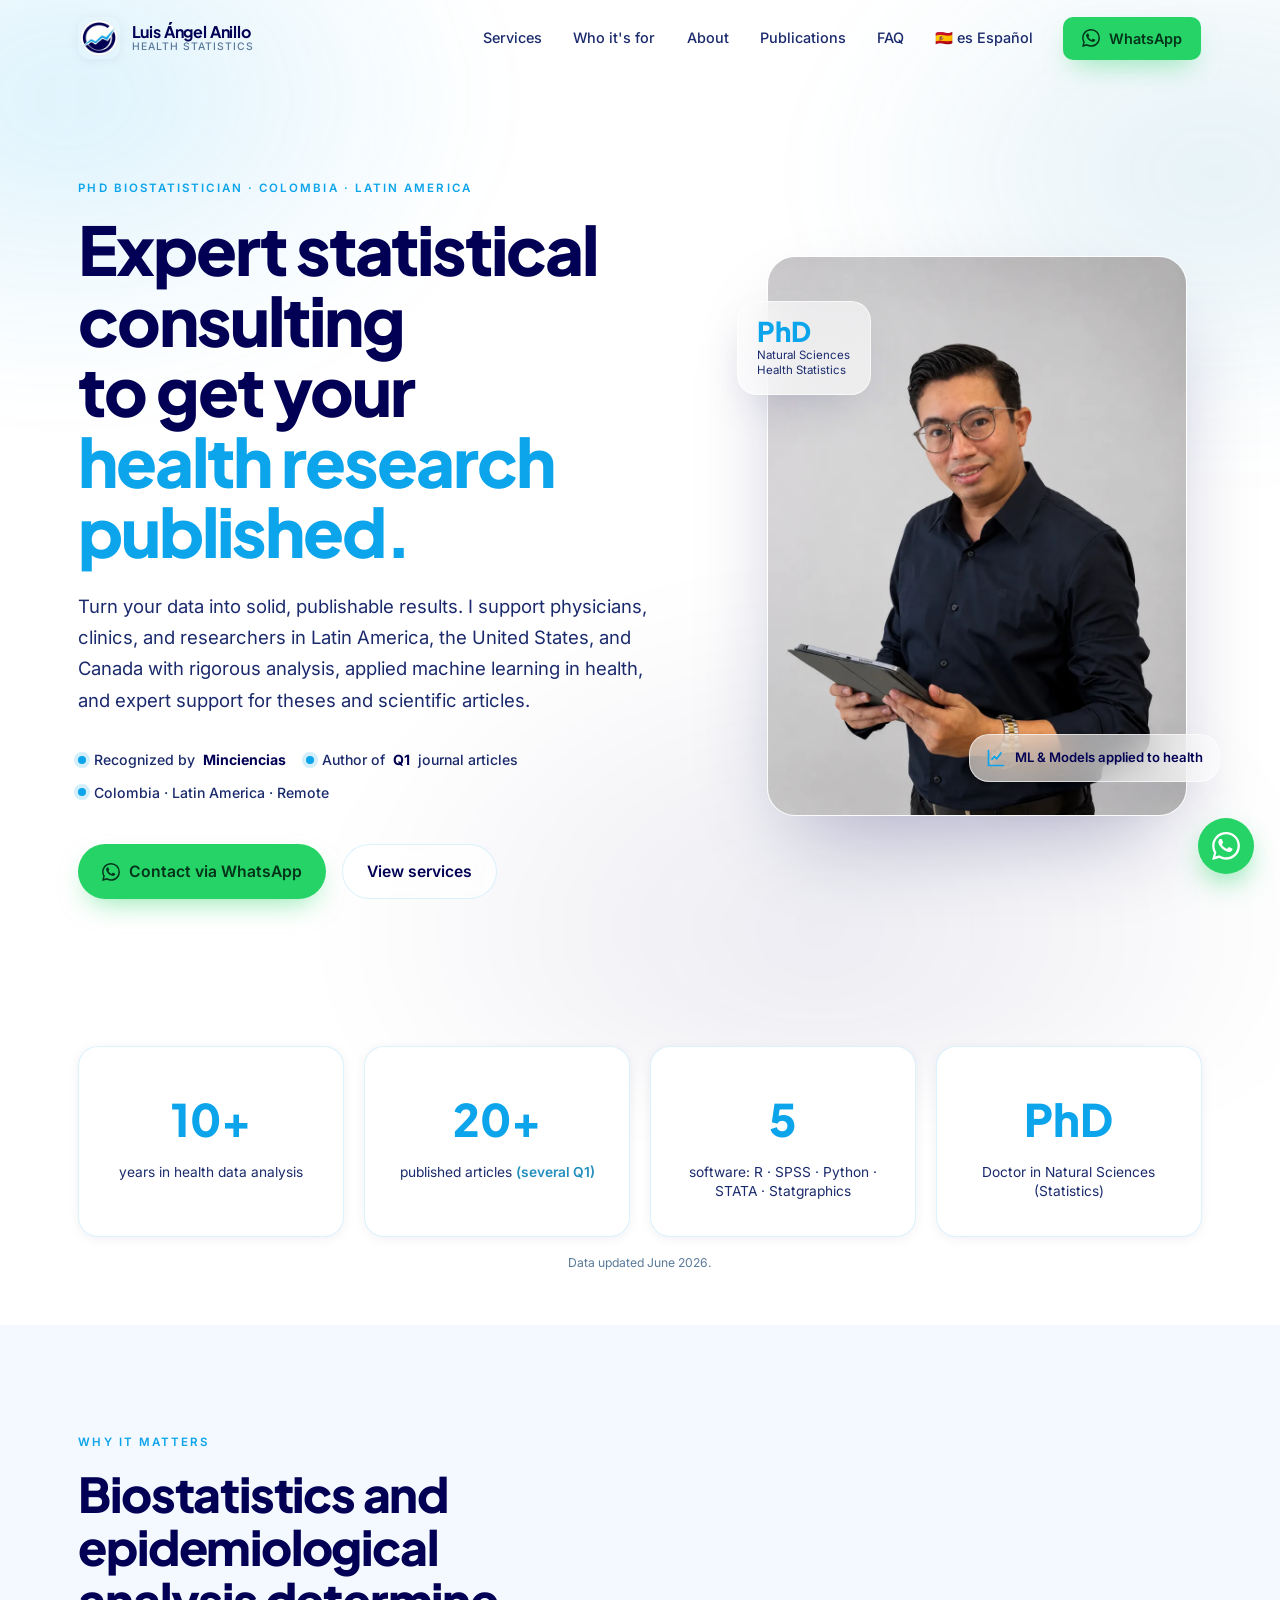
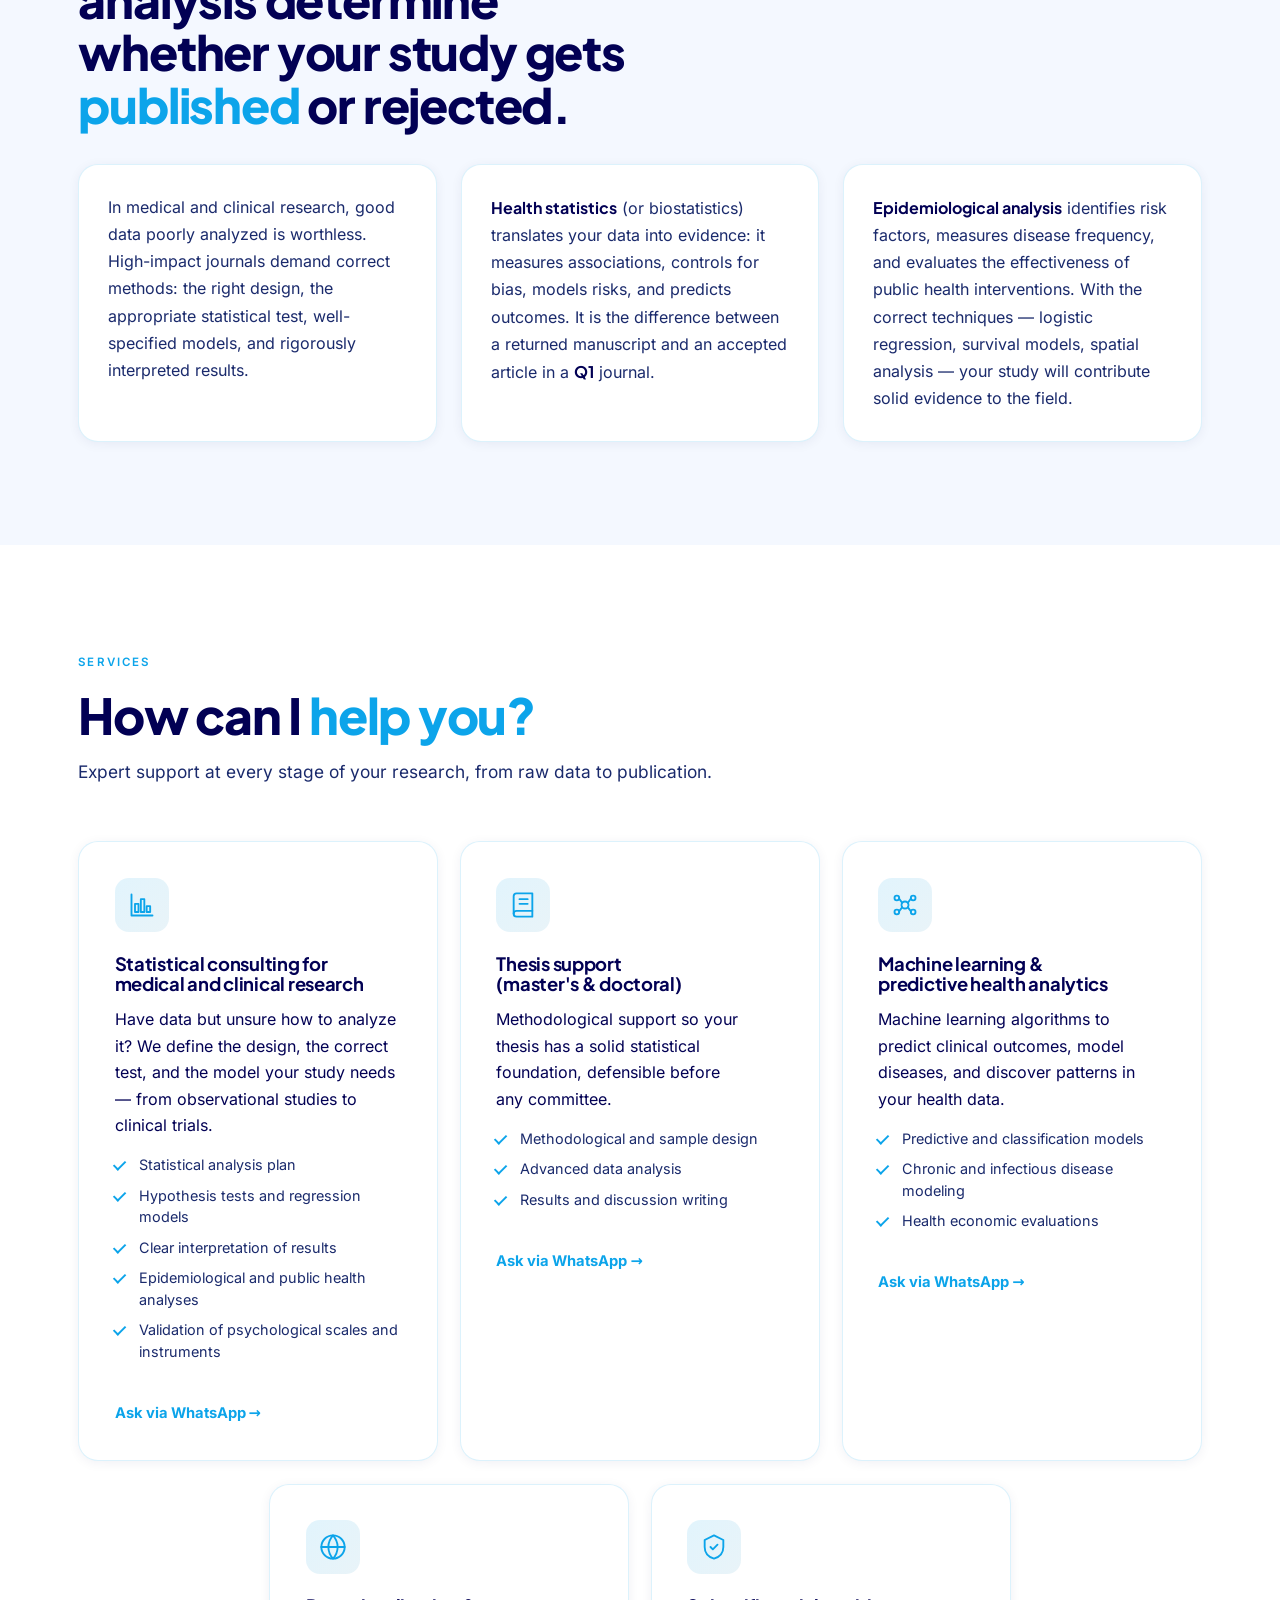
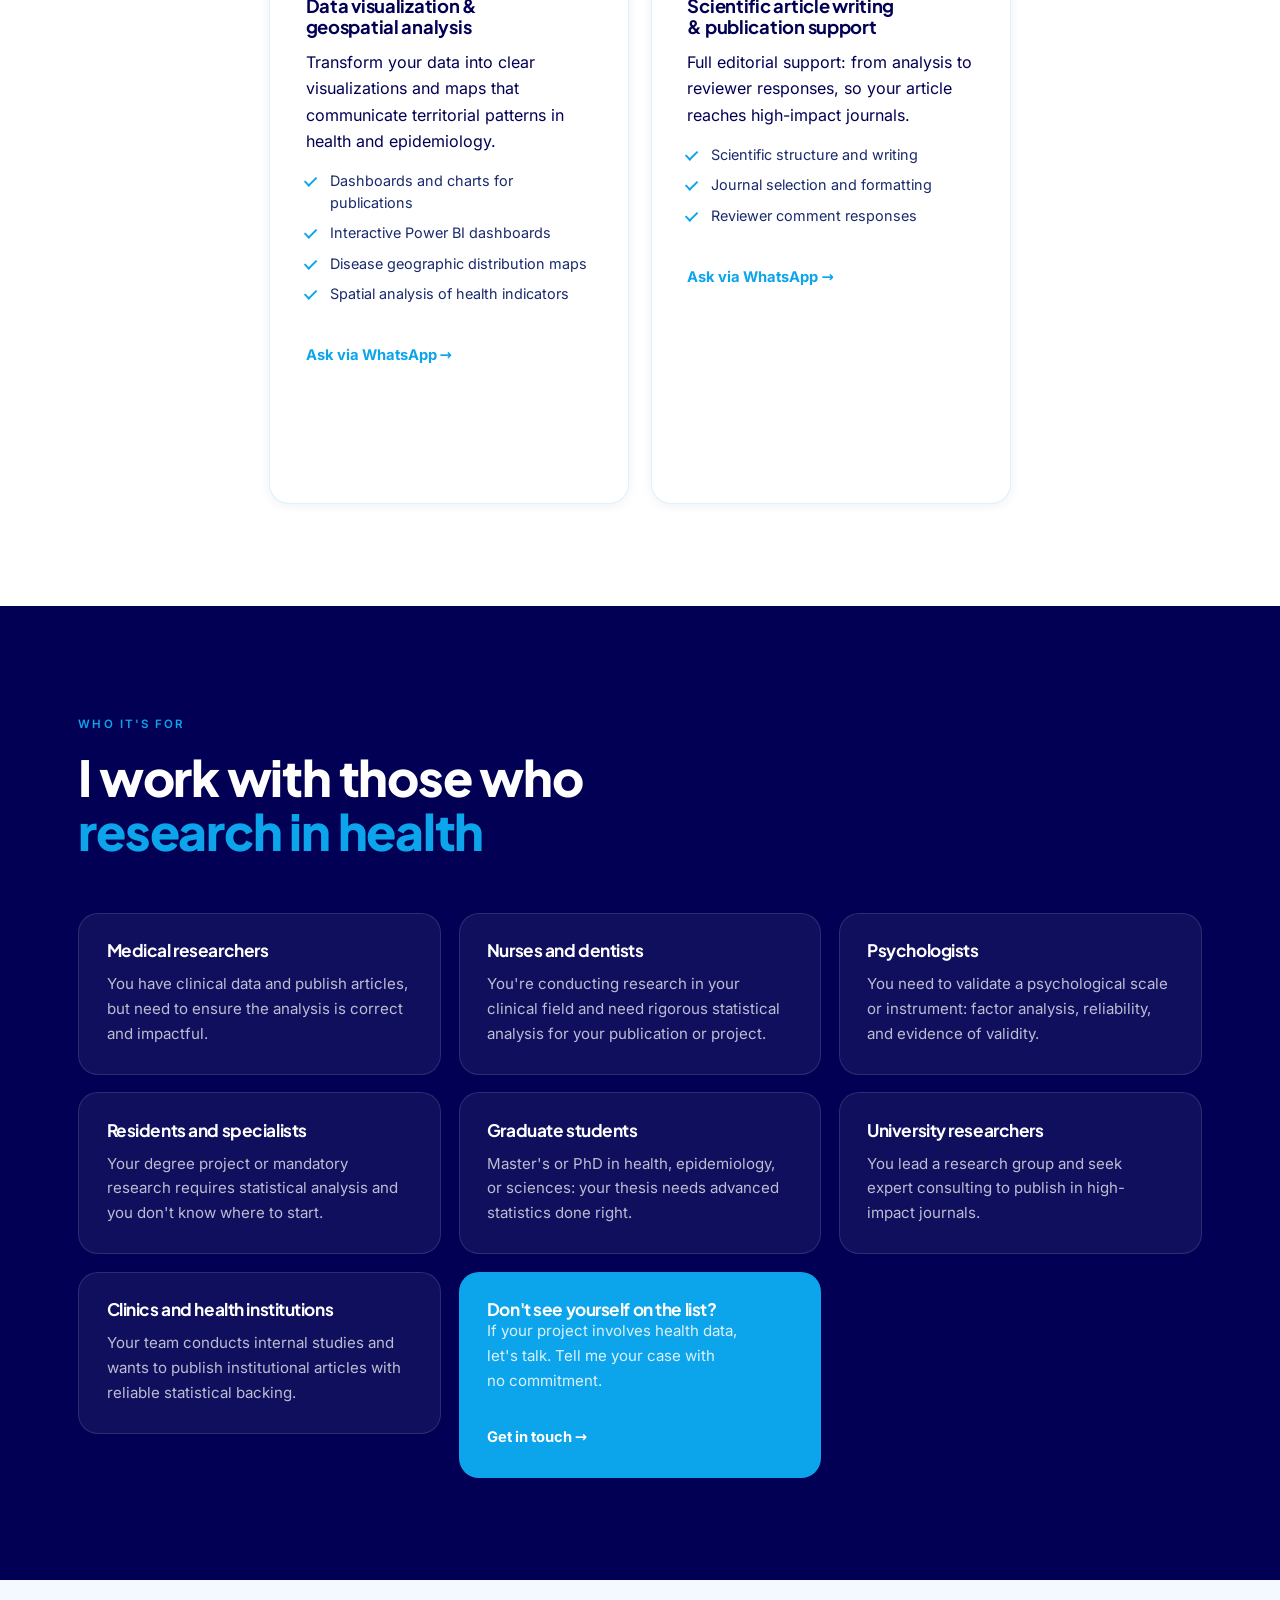
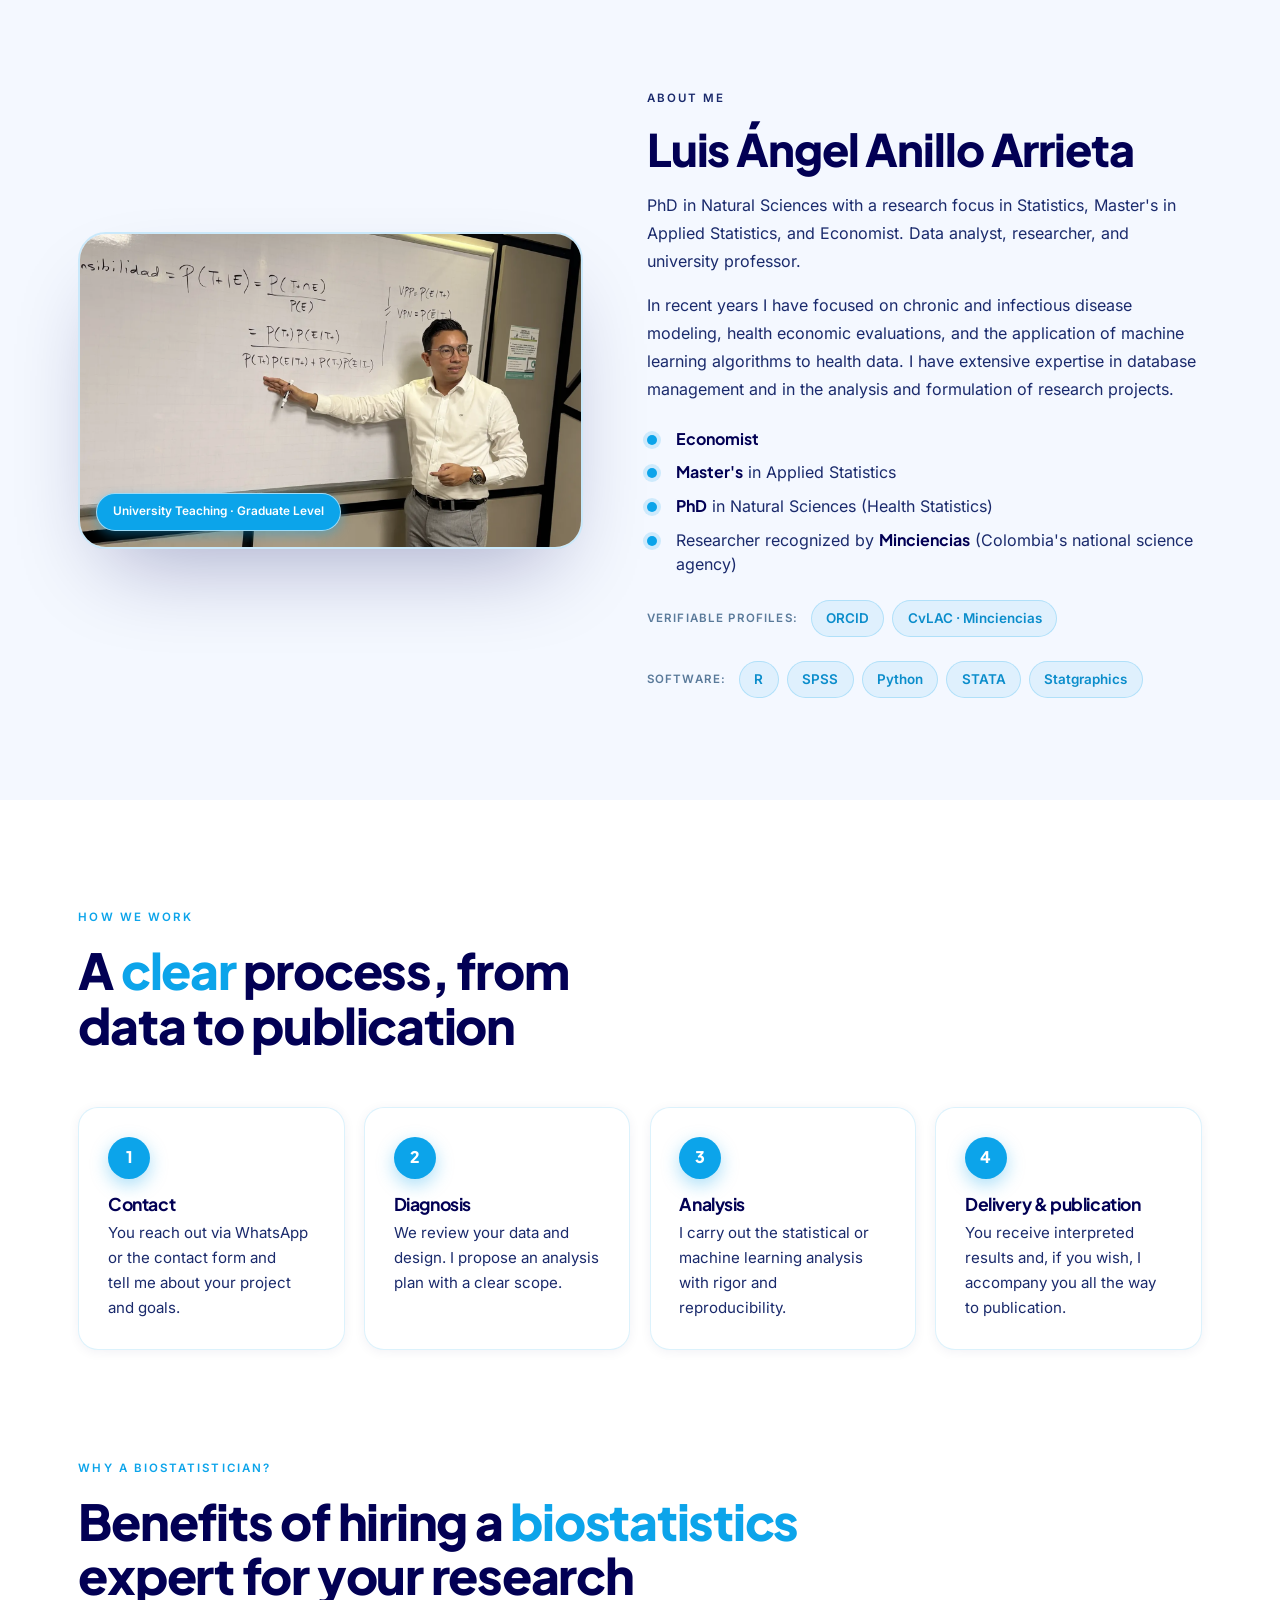
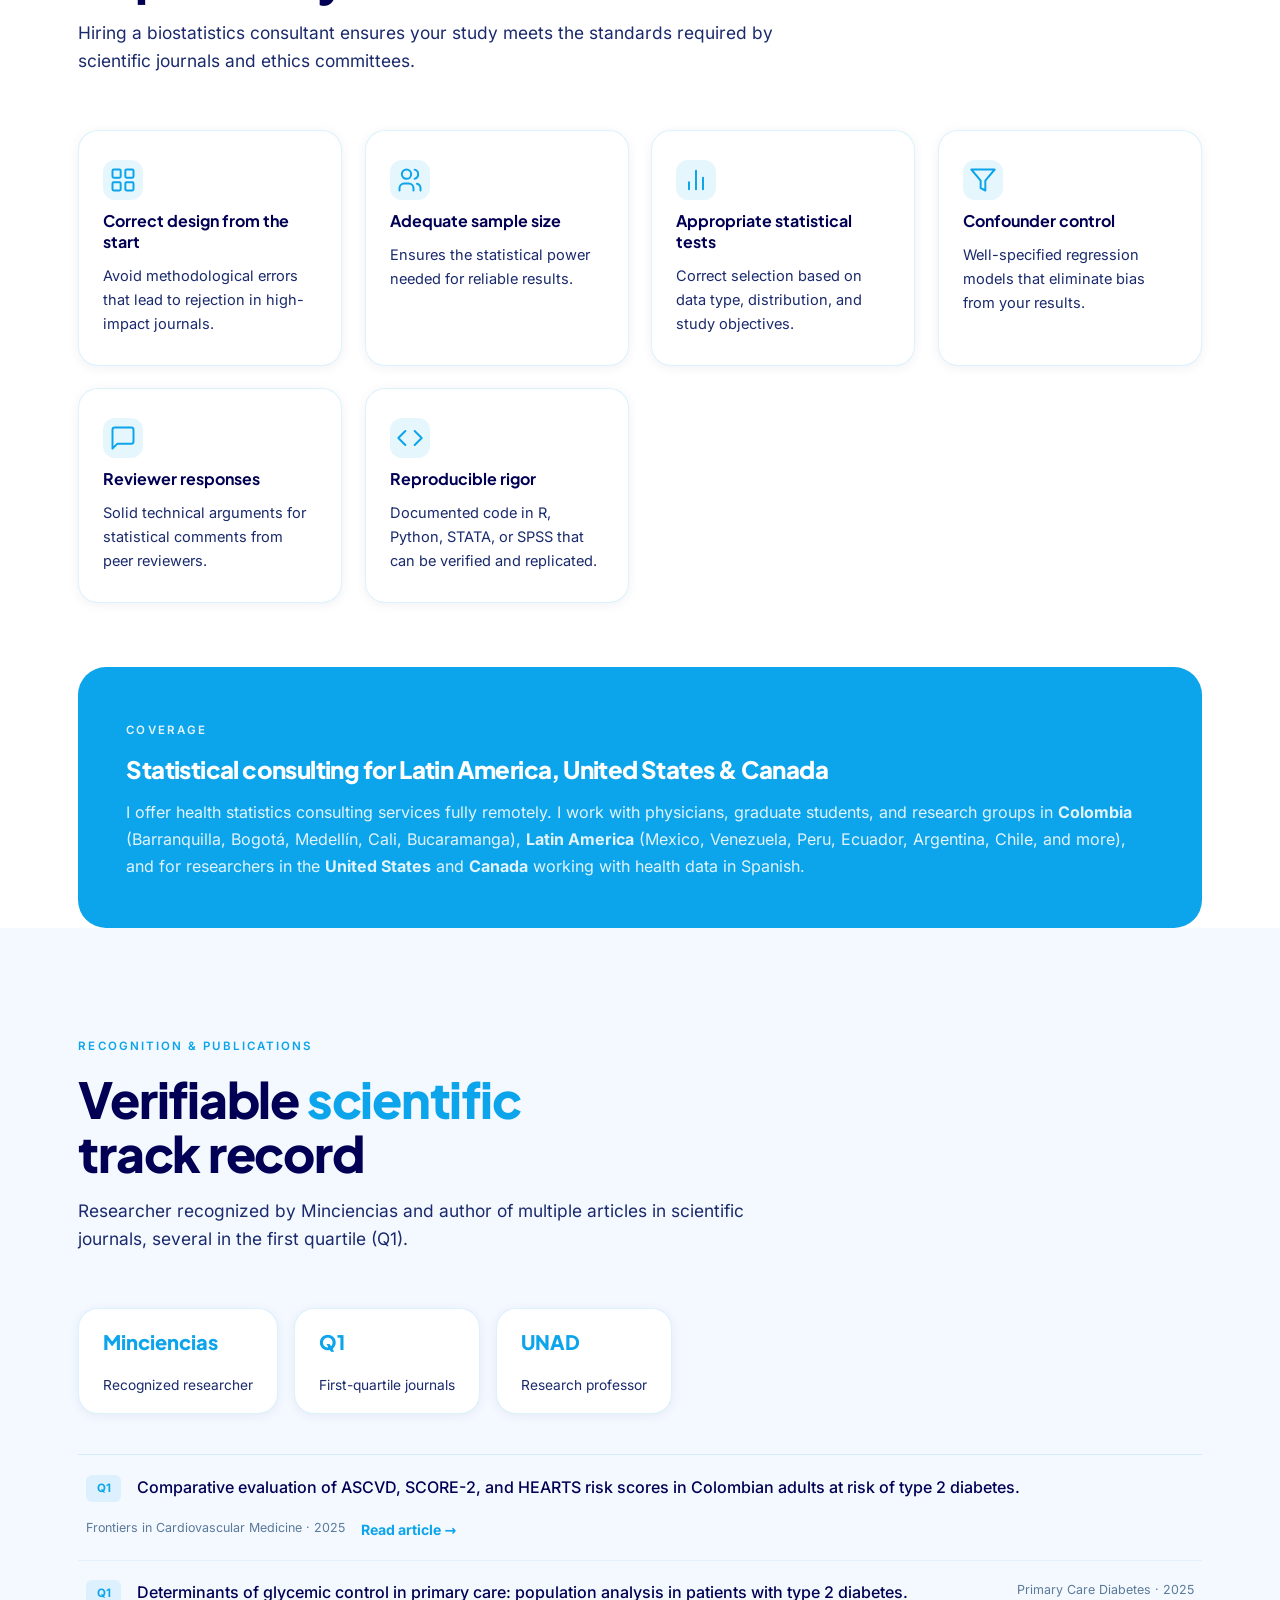
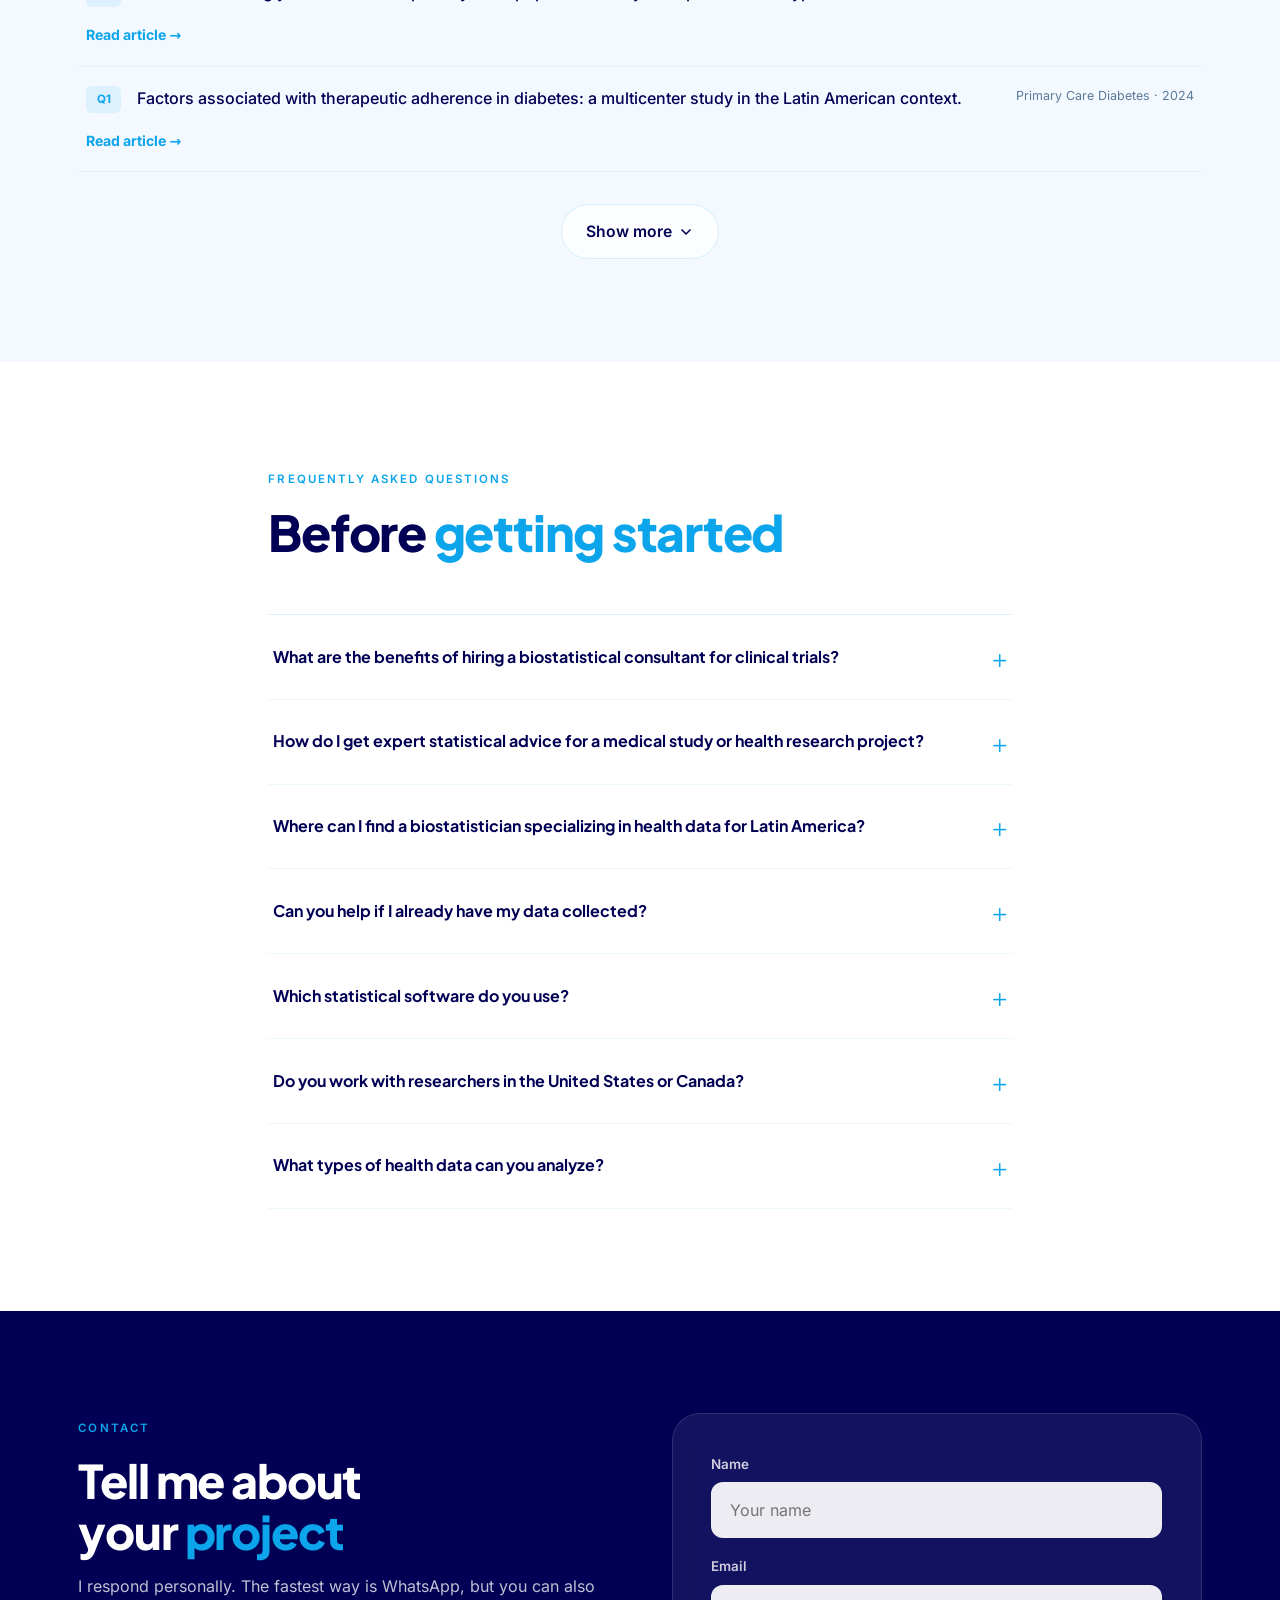
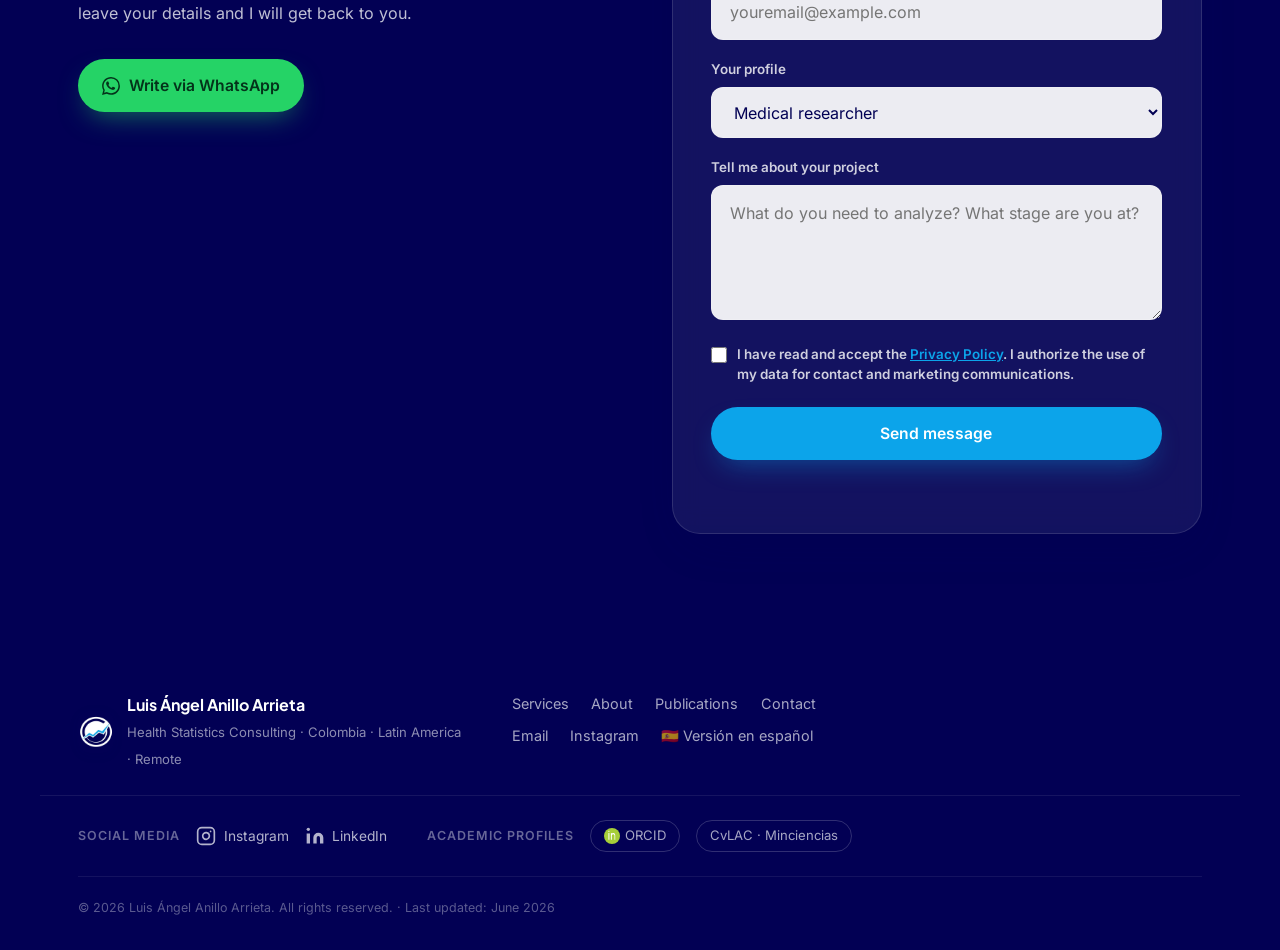
==== en/index.html @ 94d16b38 "perf: self-host fonts and inline critical CSS to cut render-blocking round trips - Self-host Inter +" ====
<!DOCTYPE html>
<html lang="en">
<head>
  <meta charset="utf-8" />
  <meta name="viewport" content="width=device-width, initial-scale=1" />

  <!-- Google tag (gtag.js) — loaded after window 'load' to keep it off the critical path -->
  <script>
    window.dataLayer = window.dataLayer || [];
    function gtag(){dataLayer.push(arguments);}
    gtag('js', new Date());
    gtag('config', 'G-XK62KZH00H');
    window.addEventListener('load', function () {
      var s = document.createElement('script');
      s.async = true;
      s.src = 'https://www.googletagmanager.com/gtag/js?id=G-XK62KZH00H';
      document.head.appendChild(s);
    });
  </script>

  <title>Health Statistics Consulting | Biostatistics · Dr. Luis Ángel Anillo</title>
  <meta name="description" content="Expert biostatistics and health data analysis for researchers in Latin America, USA & Canada. Dr. Luis Ángel Anillo, PhD. Clinical trials, epidemiological studies, machine learning in health, and Q1 journal publication support." />
  <meta name="robots" content="index, follow" />
  <meta name="author" content="Luis Ángel Anillo Arrieta" />
  <link rel="canonical" href="https://www.dranillostats.com/en/" />
  <link rel="alternate" hreflang="es-CO" href="https://www.dranillostats.com/" />
  <link rel="alternate" hreflang="en" href="https://www.dranillostats.com/en/" />
  <link rel="alternate" hreflang="x-default" href="https://www.dranillostats.com/" />

  <!-- Open Graph -->
  <meta property="og:type" content="website" />
  <meta property="og:locale" content="en_US" />
  <meta property="og:url" content="https://www.dranillostats.com/en/" />
  <meta property="og:title" content="Health Statistics Consulting · Biostatistics | Dr. Luis Ángel Anillo" />
  <meta property="og:description" content="Expert biostatistics consulting for medical researchers, clinical trials, and public health projects. Remote services for Latin America, USA & Canada." />
  <meta property="og:image" content="https://www.dranillostats.com/assets/img/foto-hero.jpg" />
  <meta property="og:image:width" content="900" />
  <meta property="og:image:height" content="1200" />
  <meta property="og:image:type" content="image/jpeg" />
  <meta name="twitter:card" content="summary_large_image" />
  <meta name="twitter:title" content="Health Statistics Consulting · Biostatistics | Dr. Luis Ángel Anillo" />
  <meta name="twitter:description" content="Expert biostatistics and health data analysis for researchers in Latin America, USA & Canada." />
  <meta name="twitter:image" content="https://www.dranillostats.com/assets/img/foto-hero.jpg" />

  <meta name="theme-color" content="#0CA4EA" />
  <link rel="icon" href="../assets/img/logo-anillo.png" type="image/png" />

  <!-- Fonts: self-hosted (see styles.css), no external round-trip -->
  <link rel="preload" as="font" type="font/woff2" href="../assets/fonts/inter-var.woff2" crossorigin />
  <link rel="preload" as="font" type="font/woff2" href="../assets/fonts/plus-jakarta-sans-var.woff2" crossorigin />

  <link rel="preload" as="image" href="../assets/img/foto-hero.webp" type="image/webp" fetchpriority="high" />

  <link rel="preload" as="style" href="../styles.css?v=20260820" />
  <style>
@font-face {
  font-family: 'Inter';
  font-style: normal;
  font-weight: 300 800;
  font-display: swap;
  src: url('../assets/fonts/inter-var.woff2') format('woff2');
  unicode-range: U+0000-00FF, U+0131, U+0152-0153, U+02BB-02BC, U+02C6, U+02DA, U+02DC, U+0304, U+0308, U+0329, U+2000-206F, U+20AC, U+2122, U+2191, U+2193, U+2212, U+2215, U+FEFF, U+FFFD;
}
@font-face {
  font-family: 'Plus Jakarta Sans';
  font-style: normal;
  font-weight: 300 800;
  font-display: swap;
  src: url('../assets/fonts/plus-jakarta-sans-var.woff2') format('woff2');
  unicode-range: U+0000-00FF, U+0131, U+0152-0153, U+02BB-02BC, U+02C6, U+02DA, U+02DC, U+0304, U+0308, U+0329, U+2000-206F, U+20AC, U+2122, U+2191, U+2193, U+2212, U+2215, U+FEFF, U+FFFD;
}

:root {
  /* Paleta corporativa */
  --accent:    #0CA4EA;
  --accent-d:  #0B8DCB;
  --accent-2:  #248FBD;
  --bg-dark:   #020054;
  --bg-dark-2: #06007a;

  /* Fondos & superficies */
  --bg:        #F4F8FF;
  --bg-2:      #EAF2FB;
  --paper:     #ffffff;

  /* Tipografía */
  --ink:       #020054;
  --ink-soft:  #1A2A6C;
  --ink-mute:  #5A7A9A;

  /* Colores de apoyo */
  --gold:      #F59E0B;
  --wa:        #25d366;
  --wa-d:      #1ebe57;

  /* Glass / líneas */
  --glass:        rgba(255, 255, 255, 0.60);
  --glass-2:      rgba(255, 255, 255, 0.35);
  --glass-dark:   rgba(2, 0, 84, 0.55);
  --line:         rgba(12, 164, 234, 0.14);
  --line-2:       rgba(12, 164, 234, 0.08);
  --line-dark:    rgba(255, 255, 255, 0.12);

  /* Sombras */
  --shadow-sm: 0 2px 12px rgba(2, 0, 84, 0.06);
  --shadow:    0 18px 50px -18px rgba(2, 0, 84, 0.22);
  --shadow-lg: 0 40px 90px -30px rgba(2, 0, 84, 0.32);
  --shadow-accent: 0 12px 28px -10px rgba(12, 164, 234, 0.45);

  /* Tipografía */
  --sans:   "Plus Jakarta Sans", "Inter", system-ui, -apple-system, sans-serif;
  --body:   "Inter", system-ui, -apple-system, "Segoe UI", Roboto, sans-serif;
  /* --serif y --mono conservados por compatibilidad con JS */
  --serif:  "Plus Jakarta Sans", system-ui, sans-serif;
  --mono:   "Inter", ui-monospace, monospace;

  /* Layout */
  --container: 1200px;
  --gutter:    clamp(1.1rem, 4vw, 2.4rem);
  --radius:    20px;
  --radius-lg: 28px;
  --section-py: clamp(4rem, 8vw, 7rem);

  /* Easing */
  --ease-out:    cubic-bezier(0.16, 1, 0.3, 1);
  --ease-soft:   cubic-bezier(0.25, 0.46, 0.45, 0.94);
  --ease-bounce: cubic-bezier(0.34, 1.56, 0.64, 1);
}

*, *::before, *::after { box-sizing: border-box; margin: 0; }
[hidden] { display: none !important; }
html { -webkit-text-size-adjust: 100%; tab-size: 2; scroll-behavior: smooth; }
body {
  font-family: var(--body);
  font-size: 16px;
  line-height: 1.65;
  color: var(--ink);
  background: var(--paper);
  -webkit-font-smoothing: antialiased;
  text-rendering: optimizeLegibility;
  overflow-x: clip;
  overscroll-behavior-y: none;
}
img, svg, video { display: block; max-width: 100%; }
img { height: auto; }
button { font: inherit; color: inherit; cursor: pointer; border: 0; background: none; }
a { color: inherit; text-decoration: none; }
p  { text-wrap: pretty; }
h1, h2, h3, h4 { font-family: var(--sans); text-wrap: balance; line-height: 1.1; letter-spacing: -0.025em; font-weight: 700; }
ul { list-style: none; padding: 0; }
::selection { background: var(--accent); color: #fff; }

:focus-visible {
  outline: 2px solid var(--accent);
  outline-offset: 3px;
  border-radius: 6px;
}

.container {
  width: 100%;
  max-width: var(--container);
  margin-inline: auto;
  padding-inline: var(--gutter);
}
.skip-link {
  position: fixed; top: -100px; left: 1rem;
  padding: .6rem 1rem; background: var(--ink); color: #fff;
  z-index: 9999; border-radius: 8px; font-weight: 600;
  transition: top .2s var(--ease-out);
}
.skip-link:focus { top: 1rem; }

.kicker {
  font-family: var(--body);
  font-size: .72rem;
  font-weight: 600;
  letter-spacing: .18em;
  text-transform: uppercase;
  color: var(--accent);
  margin-bottom: 1rem;
  display: inline-block;
}

em { font-style: normal; }

h2 em, h1 em { color: var(--accent); font-style: normal; font-weight: 800; }

section { position: relative; }

.bg-mesh {
  position: fixed; inset: -20%;
  z-index: -2;
  background:
    radial-gradient(40% 40% at 18% 22%, rgba(12,164,234,0.14) 0%, transparent 60%),
    radial-gradient(38% 38% at 82% 28%, rgba(36,143,189,0.12) 0%, transparent 60%),
    radial-gradient(46% 46% at 60% 88%, rgba(2,0,84,0.08) 0%, transparent 60%);
  filter: blur(40px);
  animation: meshDrift 28s ease-in-out infinite;
  pointer-events: none;
}
@keyframes meshDrift {
  0%, 100% { transform: scale(1) translate3d(0,0,0) rotate(0deg); }
  50%      { transform: scale(1.18) translate3d(2%, -2%, 0) rotate(8deg); }
}

.btn {
  display: inline-flex; align-items: center; gap: .55rem;
  padding: .85rem 1.5rem;
  border-radius: 999px;
  font-weight: 600;
  font-size: .98rem;
  transition: transform .35s var(--ease-out), box-shadow .35s var(--ease-out), background-color .25s var(--ease-out), color .25s var(--ease-out);
  will-change: transform;
}
.btn-primary {
  background: var(--accent);
  color: #fff;
  box-shadow: var(--shadow-accent);
}
.btn-primary:hover { background: var(--bg-dark); transform: translateY(-2px); box-shadow: 0 18px 36px -10px rgba(12,164,234,.7); }
.btn-ghost {
  background: rgba(255,255,255,0.7);
  color: var(--ink);
  border: 1.5px solid var(--line);
  -webkit-backdrop-filter: blur(8px); backdrop-filter: blur(8px);
}
.btn-ghost:hover { transform: translateY(-2px); border-color: var(--accent); color: var(--accent); background: rgba(12,164,234,0.06); }
.btn-wa { background: var(--wa); color: #04331a; box-shadow: 0 12px 28px -10px rgba(37,211,102,.55); }
.btn-wa:hover { background: var(--wa-d); transform: translateY(-2px); }
.ico-wa { flex: none; }

.nav {
  position: sticky; top: 0; z-index: 100;
  transition: background-color .3s var(--ease-out), box-shadow .3s var(--ease-out), border-color .3s var(--ease-out);
  border-bottom: 1px solid transparent;
}
.nav.scrolled {
  background: rgba(255,255,255,0.88);
  -webkit-backdrop-filter: blur(20px) saturate(160%); backdrop-filter: blur(20px) saturate(160%);
  border-bottom-color: var(--line);
  box-shadow: 0 4px 24px rgba(2,0,84,0.08);
}
.nav-inner {
  display: flex; align-items: center; gap: 1rem;
  min-height: 76px;
}
.brand { display: inline-flex; align-items: center; gap: .7rem; margin-right: auto; }
.brand-mark {
  width: 42px; height: 42px; border-radius: 12px;
  box-shadow: var(--shadow-sm);
  display: block;
  object-fit: contain;
}
.brand-text { display: flex; flex-direction: column; line-height: 1.15; }
.brand-text strong { font-family: var(--sans); font-size: 1rem; font-weight: 700; letter-spacing: -.01em; color: var(--ink); }
.brand-text em { font-family: var(--body); font-style: normal; font-size: .65rem; font-weight: 500; letter-spacing: .1em; text-transform: uppercase; color: var(--ink-mute); }

.nav-links { display: none; gap: .15rem; }
.nav-links a {
  position: relative; padding: .5rem .9rem; border-radius: 8px;
  color: var(--ink-soft); font-size: .9rem; font-weight: 500;
  transition: color .2s var(--ease-out), background .2s var(--ease-out);
}
.nav-links a:hover { color: var(--accent); background: rgba(12,164,234,0.07); }
.nav-cta { display: none; padding: .6rem 1.2rem; font-size: .9rem; border-radius: 10px; font-weight: 600; }

.nav-toggle {
  display: inline-flex; flex-direction: column; gap: 5px; padding: 10px; margin-left: auto;
}
.nav-toggle span { width: 22px; height: 2px; background: var(--ink); border-radius: 2px; transition: transform .3s var(--ease-out), opacity .2s; }
.nav-toggle[aria-expanded="true"] span:nth-child(1) { transform: translateY(7px) rotate(45deg); }
.nav-toggle[aria-expanded="true"] span:nth-child(2) { opacity: 0; }
.nav-toggle[aria-expanded="true"] span:nth-child(3) { transform: translateY(-7px) rotate(-45deg); }

/* mobile menu panel */
.nav-mobile {
  position: fixed; inset: 76px 0 auto 0; z-index: 99;
  background: rgba(255,255,255,0.97);
  -webkit-backdrop-filter: blur(20px); backdrop-filter: blur(20px);
  border-bottom: 1px solid var(--line);
  display: grid; gap: .1rem; padding: 1rem var(--gutter) 1.8rem;
  transform: translateY(-12px); opacity: 0; pointer-events: none;
  transition: transform .3s var(--ease-out), opacity .3s var(--ease-out);
  box-shadow: 0 8px 32px rgba(2,0,84,0.10);
}
.nav-mobile.open { transform: translateY(0); opacity: 1; pointer-events: auto; }
.nav-mobile a { padding: .85rem .5rem; font-size: 1rem; font-weight: 600; color: var(--ink); border-bottom: 1px solid var(--line-2); transition: color .2s; }
.nav-mobile a:hover { color: var(--accent); }
.nav-mobile .btn { margin-top: 1rem; justify-content: center; border-radius: 10px; }

.glass {
  background: rgba(255,255,255,0.72);
  border: 1px solid rgba(255,255,255,0.6);
  border-radius: var(--radius);
  box-shadow: var(--shadow);
}
@supports ((backdrop-filter: blur(20px)) or (-webkit-backdrop-filter: blur(20px))) {
  .glass {
    background: var(--glass);
    -webkit-backdrop-filter: blur(22px) saturate(170%);
    backdrop-filter: blur(22px) saturate(170%);
  }
}

.hero {
  padding: clamp(3rem, 8vw, 6rem) 0 clamp(3.5rem, 8vw, 6rem);
  min-height: 92svh;
  display: flex; align-items: center;
}
.hero-grid { display: grid; gap: clamp(2.5rem, 5vw, 4rem); align-items: center; }
.hero-title {
  font-family: var(--sans);
  font-size: clamp(2.4rem, 6.5vw, 4.2rem);
  font-weight: 800;
  letter-spacing: -.03em;
  line-height: 1.05;
}
.hero-sub { margin-top: 1.5rem; color: var(--ink-soft); font-size: clamp(1rem, 2vw, 1.15rem); max-width: 52ch; line-height: 1.7; font-family: var(--body); }
.hero-badges { display: flex; flex-wrap: wrap; gap: .6rem 1.2rem; margin-top: 2rem; }
.hero-badges li {
  display: inline-flex; align-items: center; gap: .5rem;
  font-size: .88rem; color: var(--ink-soft); font-family: var(--body); font-weight: 500;
}
.hero-badges .dot {
  width: 8px; height: 8px; border-radius: 50%;
  background: var(--accent); box-shadow: 0 0 0 4px rgba(12,164,234,0.18);
}
.hero-badges strong { color: var(--ink); }
.hero-cta { display: flex; flex-wrap: wrap; gap: 1rem; margin-top: 2.5rem; }

.hero-media { position: relative; justify-self: center; width: min(420px, 100%); }
.hero-photo-wrap {
  position: relative; border-radius: var(--radius-lg); overflow: hidden;
  box-shadow: var(--shadow-lg); border: 1px solid rgba(255,255,255,.7);
}
.hero-photo { width: 100%; aspect-ratio: 3/4; object-fit: cover; object-position: center 20%; }
.hero-photo-glow {
  position: absolute; inset: auto -20% -30% -20%; height: 60%;
  background: radial-gradient(60% 80% at 50% 100%, rgba(12,164,234,.45), transparent 70%);
  filter: blur(30px); z-index: -1;
}
.hero-float-card {
  position: absolute; top: 6%; left: 3%;
  display: grid; gap: .15rem; padding: 1rem 1.2rem;
  text-align: left;
}
.hfc-num { font-family: var(--sans); font-size: 1.7rem; font-weight: 800; color: var(--accent); line-height: 1; }
.hfc-label { font-size: .72rem; color: var(--ink-soft); line-height: 1.3; font-family: var(--body); }
.hero-float-chip {
  position: absolute; bottom: 5%; right: 3%; max-width: 70%;
  display: inline-flex; align-items: center; gap: .55rem;
  padding: .75rem 1rem; font-size: .82rem; font-weight: 600; color: var(--ink); font-family: var(--body);
}
.hero-float-chip svg { color: var(--accent); flex: none; }

/* float bob animation */
.hero-float-card, .hero-float-chip { animation: bob 6s ease-in-out infinite; }
.hero-float-chip { animation-delay: -3s; }
@keyframes bob { 0%,100% { transform: translateY(0); } 50% { transform: translateY(-10px); } }

@media (min-width: 960px) {
  .nav-links { display: flex; }
  .nav-cta { display: inline-flex; }
  .nav-toggle { display: none; }
  .hero-grid { grid-template-columns: 1.15fr .85fr; }
  .hero-copy { max-width: 36rem; }
  .hero-float-card { left: -7%; top: 8%; }
  .hero-float-chip { right: -8%; bottom: 6%; }
}

@media (prefers-reduced-motion: reduce) {
  .bg-mesh { animation: none; }
  .hero-float-card, .hero-float-chip { animation: none; }
}
  </style>
  <link rel="stylesheet" href="../styles.css?v=20260820" media="print" onload="this.media='all'" />
  <noscript><link rel="stylesheet" href="../styles.css?v=20260820" /></noscript>

  <!-- Structured data -->
  <script type="application/ld+json">
  {
    "@context": "https://schema.org",
    "@graph": [
      {
        "@type": "ProfessionalService",
        "@id": "https://www.dranillostats.com/#service",
        "name": "Dr. Luis Ángel Anillo Arrieta — Health Statistics Consulting",
        "description": "Expert biostatistics and health data analysis for medical research, clinical trials, epidemiological studies, and public health projects. Remote services for Latin America, USA & Canada.",
        "url": "https://www.dranillostats.com/en/",
        "telephone": "+573004360580",
        "email": "anilloluis1@gmail.com",
        "image": "https://www.dranillostats.com/assets/img/foto-hero.jpg",
        "serviceType": "Biostatistics and Statistical Health Consulting",
        "areaServed": [
          { "@type": "Country", "name": "Colombia" },
          { "@type": "Country", "name": "United States" },
          { "@type": "Country", "name": "Canada" },
          { "@type": "Place", "name": "Latin America" }
        ],
        "sameAs": [
          "https://www.instagram.com/dranillo_stats/",
          "https://www.linkedin.com/in/luis-angel-anillo-arrieta-11b5172a1/"
        ],
        "provider": { "@id": "https://www.dranillostats.com/#person" }
      },
      {
        "@type": "Person",
        "@id": "https://www.dranillostats.com/#person",
        "name": "Luis Ángel Anillo Arrieta",
        "url": "https://www.dranillostats.com/",
        "jobTitle": "PhD in Natural Sciences (Health Statistics) · Research Professor",
        "image": "https://www.dranillostats.com/assets/img/foto-hero.jpg",
        "email": "anilloluis1@gmail.com",
        "telephone": "+573004360580",
        "identifier": {
          "@type": "PropertyValue",
          "propertyID": "ORCID",
          "value": "https://orcid.org/0000-0002-3136-7636"
        },
        "sameAs": [
          "https://www.instagram.com/dranillo_stats/",
          "https://orcid.org/0000-0002-3136-7636",
          "https://scienti.minciencias.gov.co/cvlac/visualizador/generarCurriculoCv.do?cod_rh=0001648158",
          "https://www.linkedin.com/in/luis-angel-anillo-arrieta-11b5172a1/"
        ],
        "knowsAbout": ["Biostatistics", "Health Statistics", "Epidemiological Analysis", "Machine Learning in Health", "Health Economic Evaluation", "Chronic Disease Modeling", "Data Analysis", "Data Visualization", "Geospatial Analysis", "R", "Python", "SPSS", "STATA", "Statgraphics"],
        "knowsLanguage": [
          { "@type": "Language", "name": "Spanish" },
          { "@type": "Language", "name": "English" }
        ],
        "honorificPrefix": "Dr.",
        "description": "Colombian biostatistician with a PhD in Natural Sciences (Health Statistics), Minciencias-recognized researcher, and Research Professor at UNAD. Over 10 years of experience in health data analysis and 20+ publications in Q1 journals including Frontiers in Cardiovascular Medicine, Primary Care Diabetes, and PLOS ONE.",
        "nationality": { "@type": "Country", "name": "Colombia" },
        "memberOf": [
          { "@type": "Organization", "name": "Minciencias", "sameAs": "https://minciencias.gov.co/" },
          { "@type": "CollegeOrUniversity", "name": "UNAD", "sameAs": "https://www.unad.edu.co/" }
        ],
        "hasCredential": [
          { "@type": "EducationalOccupationalCredential", "credentialCategory": "degree", "name": "PhD in Natural Sciences (Health Statistics)" },
          { "@type": "EducationalOccupationalCredential", "credentialCategory": "degree", "name": "Master's in Applied Statistics" },
          { "@type": "EducationalOccupationalCredential", "credentialCategory": "degree", "name": "Economist" }
        ]
      },
      {
        "@type": "WebPage",
        "@id": "https://www.dranillostats.com/en/",
        "url": "https://www.dranillostats.com/en/",
        "name": "Health Statistics Consulting | Dr. Luis Ángel Anillo",
        "inLanguage": "en",
        "isPartOf": { "@type": "WebSite", "url": "https://www.dranillostats.com/" }
      },
      {
        "@type": "FAQPage",
        "@id": "https://www.dranillostats.com/en/#faq",
        "mainEntity": [
          {
            "@type": "Question",
            "name": "What are the benefits of hiring a biostatistical consultant for clinical trials?",
            "acceptedAnswer": { "@type": "Answer", "text": "A biostatistical consultant ensures your clinical trial is correctly designed from the start — preventing methodological errors that lead to journal rejection. Key benefits include: appropriate sample size calculation for statistical power, correct hypothesis tests for your data type, well-specified regression models that control confounders, reproducible analysis in R/Python/STATA, and expert responses to statistical reviewers' comments." }
          },
          {
            "@type": "Question",
            "name": "How do I get expert statistical advice for a medical study or health research project?",
            "acceptedAnswer": { "@type": "Answer", "text": "Contact Dr. Luis Ángel Anillo Arrieta via WhatsApp or email to describe your project. After an initial free diagnostic review, you will receive a clear analysis plan and scope. Services cover study design, statistical analysis, data visualization, epidemiological modeling, and scientific publication support from data to Q1 journal submission." }
          },
          {
            "@type": "Question",
            "name": "Where can I find a biostatistician specializing in health data for Latin America?",
            "acceptedAnswer": { "@type": "Answer", "text": "Dr. Luis Ángel Anillo Arrieta (ORCID: 0000-0002-3136-7636, Minciencias-recognized researcher) offers remote biostatistics consulting to researchers across Colombia, Mexico, Peru, Venezuela, Argentina, Chile, and to Spanish-speaking health researchers in the United States and Canada. Proficient in R, Python, SPSS, STATA, and Statgraphics." }
          },
          {
            "@type": "Question",
            "name": "Can you help if I already have my data collected?",
            "acceptedAnswer": { "@type": "Answer", "text": "Yes. I work both from study design and with already-collected datasets. I review data quality and propose the appropriate analysis plan." }
          },
          {
            "@type": "Question",
            "name": "Which statistical software do you use?",
            "acceptedAnswer": { "@type": "Answer", "text": "Depending on your needs: R, SPSS, Python, STATA, or Statgraphics. I deliver reproducible results and, if you wish, documented code." }
          },
          {
            "@type": "Question",
            "name": "Do you work with researchers outside Latin America?",
            "acceptedAnswer": { "@type": "Answer", "text": "Yes. I work fully remotely with researchers across Latin America — Mexico, Venezuela, Peru, Ecuador, Argentina, Chile, and more — as well as with Spanish-speaking researchers in the United States and Canada. Communication is via WhatsApp or video call and all deliverables are digital." }
          }
        ]
      }
    ]
  }
  </script>
</head>
<body>
  <a class="skip-link" href="#main">Skip to content</a>
  <div class="bg-mesh" aria-hidden="true"></div>

  <!-- NAV -->
  <header class="nav" id="top">
    <div class="container nav-inner">
      <a class="brand" href="#top" aria-label="Home">
        <picture>
          <source srcset="../assets/img/logo-anillo.webp" type="image/webp" />
          <img class="brand-mark" src="../assets/img/logo-anillo.png" alt="Luis Ángel Anillo" width="42" height="42" />
        </picture>
        <span class="brand-text">
          <strong>Luis Ángel Anillo</strong>
          <em>Health Statistics</em>
        </span>
      </a>

      <nav class="nav-links" aria-label="Main navigation">
        <a href="#services">Services</a>
        <a href="#audience">Who it's for</a>
        <a href="#about">About</a>
        <a href="#publications">Publications</a>
        <a href="#faq">FAQ</a>
        <a href="../">🇪🇸 es Español</a>
      </nav>

      <a class="btn btn-wa nav-cta" data-wa href="https://wa.me/573004360580?text=Hello%20Luis%20%C3%81ngel%2C%20I%20saw%20your%20website%20and%20I%20need%20statistical%20consulting." target="_blank" rel="noopener noreferrer">
        <svg class="ico-wa" viewBox="0 0 24 24" aria-hidden="true" width="18" height="18"><path fill="currentColor" d="M.06 24l1.7-6.18A11.86 11.86 0 0 1 .12 11.9C.12 5.34 5.46 0 12.03 0a11.82 11.82 0 0 1 8.41 3.49 11.82 11.82 0 0 1 3.49 8.41c0 6.56-5.34 11.9-11.9 11.9a11.9 11.9 0 0 1-5.68-1.45L.06 24zM6.6 20.13c1.66.99 3.25 1.58 5.42 1.58 5.46 0 9.9-4.44 9.91-9.9a9.82 9.82 0 0 0-2.9-7 9.82 9.82 0 0 0-7-2.9c-5.46 0-9.9 4.44-9.9 9.9 0 2.28.6 3.86 1.65 5.5l-1 3.65 3.82-1zM17.5 14.3c-.07-.12-.27-.2-.57-.35-.3-.15-1.76-.87-2.03-.97-.27-.1-.47-.15-.67.15-.2.3-.77.96-.94 1.16-.17.2-.35.22-.64.07-.3-.15-1.25-.46-2.38-1.47-.88-.78-1.47-1.76-1.65-2.06-.17-.3-.02-.46.13-.6.13-.14.3-.35.45-.52.15-.17.2-.3.3-.5.1-.2.05-.37-.02-.52-.08-.15-.67-1.62-.92-2.22-.24-.58-.49-.5-.67-.51l-.57-.01c-.2 0-.52.07-.8.37-.27.3-1.04 1.02-1.04 2.48 0 1.46 1.07 2.88 1.22 3.08.15.2 2.1 3.2 5.07 4.49.71.3 1.26.49 1.69.63.71.22 1.36.19 1.87.12.57-.09 1.76-.72 2-1.4.25-.7.25-1.29.18-1.41z"/></svg>
        WhatsApp
      </a>

      <button class="nav-toggle" aria-label="Open menu" aria-expanded="false" data-nav-toggle>
        <span></span><span></span><span></span>
      </button>
    </div>
  </header>

  <main id="main">

    <!-- HERO -->
    <section class="hero" id="inicio">
      <div class="container hero-grid">
        <div class="hero-copy">
          <p class="kicker">PhD Biostatistician · Colombia · Latin America</p>
          <h1 class="hero-title">
            Expert statistical consulting to get your <em>health research published.</em>
          </h1>
          <p class="hero-sub">
            Turn your data into solid, publishable results. I support physicians,
            clinics, and researchers in Latin America, the United States, and Canada
            with rigorous analysis, applied machine learning in health, and expert
            support for theses and scientific articles.
          </p>

          <ul class="hero-badges" aria-label="Credentials">
            <li><span class="dot" aria-hidden="true"></span> Recognized by <strong>Minciencias</strong></li>
            <li><span class="dot" aria-hidden="true"></span> Author of <strong>Q1</strong> journal articles</li>
            <li><span class="dot" aria-hidden="true"></span> Colombia · Latin America · Remote</li>
          </ul>

          <div class="hero-cta">
            <a class="btn btn-primary btn-wa" data-magnetic data-wa href="https://wa.me/573004360580?text=Hello%20Luis%20%C3%81ngel%2C%20I%20saw%20your%20website%20and%20I%20need%20statistical%20consulting." target="_blank" rel="noopener noreferrer">
              <svg class="ico-wa" viewBox="0 0 24 24" aria-hidden="true" width="18" height="18"><path fill="currentColor" d="M.06 24l1.7-6.18A11.86 11.86 0 0 1 .12 11.9C.12 5.34 5.46 0 12.03 0a11.82 11.82 0 0 1 8.41 3.49 11.82 11.82 0 0 1 3.49 8.41c0 6.56-5.34 11.9-11.9 11.9a11.9 11.9 0 0 1-5.68-1.45L.06 24zM6.6 20.13c1.66.99 3.25 1.58 5.42 1.58 5.46 0 9.9-4.44 9.91-9.9a9.82 9.82 0 0 0-2.9-7 9.82 9.82 0 0 0-7-2.9c-5.46 0-9.9 4.44-9.9 9.9 0 2.28.6 3.86 1.65 5.5l-1 3.65 3.82-1zM17.5 14.3c-.07-.12-.27-.2-.57-.35-.3-.15-1.76-.87-2.03-.97-.27-.1-.47-.15-.67.15-.2.3-.77.96-.94 1.16-.17.2-.35.22-.64.07-.3-.15-1.25-.46-2.38-1.47-.88-.78-1.47-1.76-1.65-2.06-.17-.3-.02-.46.13-.6.13-.14.3-.35.45-.52.15-.17.2-.3.3-.5.1-.2.05-.37-.02-.52-.08-.15-.67-1.62-.92-2.22-.24-.58-.49-.5-.67-.51l-.57-.01c-.2 0-.52.07-.8.37-.27.3-1.04 1.02-1.04 2.48 0 1.46 1.07 2.88 1.22 3.08.15.2 2.1 3.2 5.07 4.49.71.3 1.26.49 1.69.63.71.22 1.36.19 1.87.12.57-.09 1.76-.72 2-1.4.25-.7.25-1.29.18-1.41z"/></svg>
              Contact via WhatsApp
            </a>
            <a class="btn btn-ghost" href="#services">View services</a>
          </div>
        </div>

        <div class="hero-media">
          <div class="hero-photo-wrap">
            <picture>
              <source srcset="../assets/img/foto-hero.webp" type="image/webp" />
              <img class="hero-photo" src="../assets/img/foto-hero.jpg" alt="Luis Ángel Anillo Arrieta, health statistics consultant" fetchpriority="high" loading="eager" decoding="sync" width="600" height="800" />
            </picture>
            <div class="hero-photo-glow" aria-hidden="true"></div>
          </div>
          <div class="hero-float-card glass" aria-hidden="true">
            <span class="hfc-num">PhD</span>
            <span class="hfc-label">Natural Sciences<br>Health Statistics</span>
          </div>
          <div class="hero-float-chip glass">
            <svg viewBox="0 0 24 24" width="20" height="20" aria-hidden="true"><path fill="none" stroke="currentColor" stroke-width="2" stroke-linecap="round" stroke-linejoin="round" d="M3 3v18h18M7 14l3-4 3 3 5-7"/></svg>
            <span>ML &amp; Models applied to health</span>
          </div>
        </div>
      </div>
    </section>

    <!-- STATS -->
    <section class="stats" aria-label="Key figures">
      <div class="container stats-grid">
        <div class="stat reveal">
          <span class="stat-num"><span data-count-to="10" data-count-suffix="+">10+</span></span>
          <span class="stat-label">years in health data analysis</span>
        </div>
        <div class="stat reveal">
          <span class="stat-num"><span data-count-to="20" data-count-suffix="+">20+</span></span>
          <span class="stat-label">published articles <em>(several Q1)</em></span>
        </div>
        <div class="stat reveal">
          <span class="stat-num"><span data-count-to="5">5</span></span>
          <span class="stat-label">software: R · SPSS · Python · STATA · Statgraphics</span>
        </div>
        <div class="stat reveal">
          <span class="stat-num">PhD</span>
          <span class="stat-label">Doctor in Natural Sciences (Statistics)</span>
        </div>
      </div>
      <p class="stats-note container">Data updated June 2026.</p>
    </section>

    <!-- WHY IT MATTERS -->
    <section class="edu" id="why">
      <div class="container edu-inner">
        <p class="kicker reveal">Why it matters</p>
        <h2 class="reveal">Biostatistics and epidemiological analysis determine whether your study gets <em>published</em> or rejected.</h2>
        <div class="edu-cols">
          <div class="edu-col reveal">
            <p>
              In medical and clinical research, good data poorly analyzed is worthless. High-impact journals
              demand correct methods: the right design, the appropriate statistical test,
              well-specified models, and rigorously interpreted results.
            </p>
          </div>
          <div class="edu-col reveal">
            <p>
              <strong>Health statistics</strong> (or biostatistics) translates your data into evidence:
              it measures associations, controls for bias, models risks, and predicts outcomes. It is the
              difference between a returned manuscript and an accepted article in a <strong>Q1</strong> journal.
            </p>
          </div>
          <div class="edu-col reveal">
            <p>
              <strong>Epidemiological analysis</strong> identifies risk factors, measures disease frequency,
              and evaluates the effectiveness of public health interventions. With the correct
              techniques — logistic regression, survival models, spatial analysis — your study will
              contribute solid evidence to the field.
            </p>
          </div>
        </div>
      </div>
    </section>

    <!-- SERVICES -->
    <section class="services" id="services">
      <div class="container">
        <header class="section-head reveal">
          <p class="kicker">Services</p>
          <h2>How can I <em>help you?</em></h2>
          <p class="section-lead">Expert support at every stage of your research, from raw data to publication.</p>
        </header>

        <div class="cards-grid">
          <article class="card glass reveal" data-tilt>
            <span class="card-icon" aria-hidden="true">
              <svg viewBox="0 0 24 24" fill="none" stroke="currentColor" stroke-width="1.6" stroke-linecap="round" stroke-linejoin="round"><path d="M3 3v18h18"/><rect x="6" y="11" width="3" height="7"/><rect x="11" y="7" width="3" height="11"/><rect x="16" y="13" width="3" height="5"/></svg>
            </span>
            <button class="card-toggle" aria-expanded="false">
              <h3>Statistical consulting for medical and clinical research</h3>
              <span class="card-toggle-icon" aria-hidden="true">+</span>
            </button>
            <div class="card-body">
              <p>Have data but unsure how to analyze it? We define the design, the correct test, and the model your study needs — from observational studies to clinical trials.</p>
              <ul class="card-list">
                <li>Statistical analysis plan</li>
                <li>Hypothesis tests and regression models</li>
                <li>Clear interpretation of results</li>
                <li>Epidemiological and public health analyses</li>
                <li>Validation of psychological scales and instruments</li>
              </ul>
              <a class="card-cta" data-wa href="https://wa.me/573004360580?text=Hello%20Luis%20%C3%81ngel%2C%20I%20need%20statistical%20consulting%20for%20medical%20research." target="_blank" rel="noopener noreferrer">Ask via WhatsApp →</a>
            </div>
          </article>

          <article class="card glass reveal" data-tilt>
            <span class="card-icon" aria-hidden="true">
              <svg viewBox="0 0 24 24" fill="none" stroke="currentColor" stroke-width="1.6" stroke-linecap="round" stroke-linejoin="round"><path d="M4 19.5A2.5 2.5 0 0 1 6.5 17H20"/><path d="M6.5 2H20v20H6.5A2.5 2.5 0 0 1 4 19.5v-15A2.5 2.5 0 0 1 6.5 2z"/><path d="M9 7h7M9 11h7"/></svg>
            </span>
            <button class="card-toggle" aria-expanded="false">
              <h3>Thesis support (master's & doctoral)</h3>
              <span class="card-toggle-icon" aria-hidden="true">+</span>
            </button>
            <div class="card-body">
              <p>Methodological support so your thesis has a solid statistical foundation, defensible before any committee.</p>
              <ul class="card-list">
                <li>Methodological and sample design</li>
                <li>Advanced data analysis</li>
                <li>Results and discussion writing</li>
              </ul>
              <a class="card-cta" data-wa href="https://wa.me/573004360580?text=Hello%20Luis%20%C3%81ngel%2C%20I%20need%20statistical%20support%20for%20my%20thesis." target="_blank" rel="noopener noreferrer">Ask via WhatsApp →</a>
            </div>
          </article>

          <article class="card glass reveal" data-tilt>
            <span class="card-icon" aria-hidden="true">
              <svg viewBox="0 0 24 24" fill="none" stroke="currentColor" stroke-width="1.6" stroke-linecap="round" stroke-linejoin="round"><circle cx="12" cy="12" r="3"/><circle cx="5" cy="6" r="2"/><circle cx="19" cy="6" r="2"/><circle cx="5" cy="18" r="2"/><circle cx="19" cy="18" r="2"/><path d="M7 6.6 9.5 10M16.9 6.6 14.5 10M7 17.4 9.5 14M17 17.4 14.5 14"/></svg>
            </span>
            <button class="card-toggle" aria-expanded="false">
              <h3>Machine learning & predictive health analytics</h3>
              <span class="card-toggle-icon" aria-hidden="true">+</span>
            </button>
            <div class="card-body">
              <p>Machine learning algorithms to predict clinical outcomes, model diseases, and discover patterns in your health data.</p>
              <ul class="card-list">
                <li>Predictive and classification models</li>
                <li>Chronic and infectious disease modeling</li>
                <li>Health economic evaluations</li>
              </ul>
              <a class="card-cta" data-wa href="https://wa.me/573004360580?text=Hello%20Luis%20%C3%81ngel%2C%20I%20am%20interested%20in%20machine%20learning%20applied%20to%20health." target="_blank" rel="noopener noreferrer">Ask via WhatsApp →</a>
            </div>
          </article>

          <article class="card glass reveal" data-tilt>
            <span class="card-icon" aria-hidden="true">
              <svg viewBox="0 0 24 24" fill="none" stroke="currentColor" stroke-width="1.6" stroke-linecap="round" stroke-linejoin="round"><circle cx="12" cy="12" r="10"/><path d="M2 12h20M12 2a15.3 15.3 0 0 1 4 10 15.3 15.3 0 0 1-4 10 15.3 15.3 0 0 1-4-10 15.3 15.3 0 0 1 4-10z"/></svg>
            </span>
            <button class="card-toggle" aria-expanded="false">
              <h3>Data visualization & geospatial analysis</h3>
              <span class="card-toggle-icon" aria-hidden="true">+</span>
            </button>
            <div class="card-body">
              <p>Transform your data into clear visualizations and maps that communicate territorial patterns in health and epidemiology.</p>
              <ul class="card-list">
                <li>Dashboards and charts for publications</li>
                <li>Interactive Power BI dashboards</li>
                <li>Disease geographic distribution maps</li>
                <li>Spatial analysis of health indicators</li>
              </ul>
              <a class="card-cta" data-wa href="https://wa.me/573004360580?text=Hello%20Luis%20%C3%81ngel%2C%20I%20am%20interested%20in%20data%20visualization%20or%20geospatial%20analysis." target="_blank" rel="noopener noreferrer">Ask via WhatsApp →</a>
            </div>
          </article>

          <article class="card glass reveal" data-tilt>
            <span class="card-icon" aria-hidden="true">
              <svg viewBox="0 0 24 24" fill="none" stroke="currentColor" stroke-width="1.6" stroke-linecap="round" stroke-linejoin="round"><path d="M12 2 4 6v6c0 5 3.4 8.6 8 10 4.6-1.4 8-5 8-10V6l-8-4z"/><path d="m9 12 2 2 4-4"/></svg>
            </span>
            <button class="card-toggle" aria-expanded="false">
              <h3>Scientific article writing & publication support</h3>
              <span class="card-toggle-icon" aria-hidden="true">+</span>
            </button>
            <div class="card-body">
              <p>Full editorial support: from analysis to reviewer responses, so your article reaches high-impact journals.</p>
              <ul class="card-list">
                <li>Scientific structure and writing</li>
                <li>Journal selection and formatting</li>
                <li>Reviewer comment responses</li>
              </ul>
              <a class="card-cta" data-wa href="https://wa.me/573004360580?text=Hello%20Luis%20%C3%81ngel%2C%20I%20need%20support%20to%20publish%20a%20scientific%20article." target="_blank" rel="noopener noreferrer">Ask via WhatsApp →</a>
            </div>
          </article>
        </div>

        <div class="card-nav" id="card-nav" aria-label="Services navigation" role="group">
          <button class="card-nav-btn" id="card-prev" aria-label="Previous service">← Previous</button>
          <span class="card-nav-counter" id="card-counter" aria-live="polite">1 / 5</span>
          <button class="card-nav-btn" id="card-next" aria-label="Next service">Next →</button>
        </div>
      </div>
    </section>

    <!-- WHO IT'S FOR -->
    <section class="audience" id="audience">
      <div class="container">
        <header class="section-head reveal">
          <p class="kicker">Who it's for</p>
          <h2>I work with those who <em>research in health</em></h2>
        </header>

        <div class="aud-grid">
          <article class="aud-card reveal">
            <button class="aud-toggle" aria-expanded="false">
              <h3>Medical researchers</h3>
              <span class="aud-icon" aria-hidden="true">+</span>
            </button>
            <div class="aud-body">
              <p>You have clinical data and publish articles, but need to ensure the analysis is correct and impactful.</p>
            </div>
          </article>
          <article class="aud-card reveal">
            <button class="aud-toggle" aria-expanded="false">
              <h3>Nurses and dentists</h3>
              <span class="aud-icon" aria-hidden="true">+</span>
            </button>
            <div class="aud-body">
              <p>You're conducting research in your clinical field and need rigorous statistical analysis for your publication or project.</p>
            </div>
          </article>
          <article class="aud-card reveal">
            <button class="aud-toggle" aria-expanded="false">
              <h3>Psychologists</h3>
              <span class="aud-icon" aria-hidden="true">+</span>
            </button>
            <div class="aud-body">
              <p>You need to validate a psychological scale or instrument: factor analysis, reliability, and evidence of validity.</p>
            </div>
          </article>
          <article class="aud-card reveal">
            <button class="aud-toggle" aria-expanded="false">
              <h3>Residents and specialists</h3>
              <span class="aud-icon" aria-hidden="true">+</span>
            </button>
            <div class="aud-body">
              <p>Your degree project or mandatory research requires statistical analysis and you don't know where to start.</p>
            </div>
          </article>
          <article class="aud-card reveal">
            <button class="aud-toggle" aria-expanded="false">
              <h3>Graduate students</h3>
              <span class="aud-icon" aria-hidden="true">+</span>
            </button>
            <div class="aud-body">
              <p>Master's or PhD in health, epidemiology, or sciences: your thesis needs advanced statistics done right.</p>
            </div>
          </article>
          <article class="aud-card reveal">
            <button class="aud-toggle" aria-expanded="false">
              <h3>University researchers</h3>
              <span class="aud-icon" aria-hidden="true">+</span>
            </button>
            <div class="aud-body">
              <p>You lead a research group and seek expert consulting to publish in high-impact journals.</p>
            </div>
          </article>
          <article class="aud-card reveal">
            <button class="aud-toggle" aria-expanded="false">
              <h3>Clinics and health institutions</h3>
              <span class="aud-icon" aria-hidden="true">+</span>
            </button>
            <div class="aud-body">
              <p>Your team conducts internal studies and wants to publish institutional articles with reliable statistical backing.</p>
            </div>
          </article>
          <article class="aud-card aud-cta reveal">
            <h3>Don't see yourself on the list?</h3>
            <p>If your project involves health data, let's talk. Tell me your case with no commitment.</p>
            <a class="card-cta" data-wa href="https://wa.me/573004360580?text=Hello%20Luis%20%C3%81ngel%2C%20I%20want%20to%20tell%20you%20about%20my%20project." target="_blank" rel="noopener noreferrer">Get in touch →</a>
          </article>
        </div>
      </div>
    </section>

    <!-- ABOUT -->
    <section class="about" id="about">
      <div class="container about-grid">
        <div class="about-media reveal">
          <picture>
            <source srcset="../assets/img/sobre-mi.webp" type="image/webp" />
            <img src="../assets/img/sobre-mi.jpg" alt="Luis Ángel Anillo presenting research at UNAD, alongside the Minciencias logo" loading="lazy" decoding="async" width="1000" height="563" />
          </picture>
          <div class="about-media-tag glass">University Teaching · Graduate Level</div>
        </div>
        <div class="about-copy">
          <p class="kicker reveal">About me</p>
          <h2 class="reveal">Luis Ángel Anillo Arrieta</h2>
          <p class="reveal">
            PhD in Natural Sciences with a research focus in Statistics, Master's in Applied Statistics, and Economist.
            Data analyst, researcher, and university professor.
          </p>
          <p class="reveal">
            In recent years I have focused on chronic and infectious disease modeling, health economic evaluations,
            and the application of machine learning algorithms to health data. I have extensive expertise in
            database management and in the analysis and formulation of research projects.
          </p>

          <ul class="creds reveal">
            <li><strong>Economist</strong></li>
            <li><strong>Master's</strong> in Applied Statistics</li>
            <li><strong>PhD</strong> in Natural Sciences (Health Statistics)</li>
            <li>Researcher recognized by <strong>Minciencias</strong> (Colombia's national science agency)</li>
          </ul>

          <div class="academic-profiles reveal" aria-label="Verifiable academic profiles">
            <span class="soft-label">Verifiable profiles:</span>
            <a class="chip chip-link" href="https://orcid.org/0000-0002-3136-7636" target="_blank" rel="noopener noreferrer me" aria-label="ORCID profile of Luis Ángel Anillo">ORCID</a>
            <a class="chip chip-link" href="https://scienti.minciencias.gov.co/cvlac/visualizador/generarCurriculoCv.do?cod_rh=0001648158" target="_blank" rel="noopener noreferrer" aria-label="CvLAC Minciencias profile of Luis Ángel Anillo">CvLAC · Minciencias</a>
          </div>

          <div class="software reveal" aria-label="Statistical software">
            <span class="soft-label">Software:</span>
            <span class="chip">R</span>
            <span class="chip">SPSS</span>
            <span class="chip">Python</span>
            <span class="chip">STATA</span>
            <span class="chip">Statgraphics</span>
          </div>
        </div>
      </div>
    </section>

    <!-- PROCESS -->
    <section class="process" id="process">
      <div class="container">
        <header class="section-head reveal">
          <p class="kicker">How we work</p>
          <h2>A <em>clear</em> process, from data to publication</h2>
        </header>
        <ol class="steps">
          <li class="step reveal">
            <div class="step-num" aria-hidden="true">1</div>
            <h3>Contact</h3>
            <p>You reach out via WhatsApp or the contact form and tell me about your project and goals.</p>
          </li>
          <li class="step reveal">
            <div class="step-num" aria-hidden="true">2</div>
            <h3>Diagnosis</h3>
            <p>We review your data and design. I propose an analysis plan with a clear scope.</p>
          </li>
          <li class="step reveal">
            <div class="step-num" aria-hidden="true">3</div>
            <h3>Analysis</h3>
            <p>I carry out the statistical or machine learning analysis with rigor and reproducibility.</p>
          </li>
          <li class="step reveal">
            <div class="step-num" aria-hidden="true">4</div>
            <h3>Delivery &amp; publication</h3>
            <p>You receive interpreted results and, if you wish, I accompany you all the way to publication.</p>
          </li>
        </ol>
      </div>
    </section>

    <!-- BENEFITS -->
    <section class="benefits" id="benefits">
      <div class="container">
        <header class="section-head reveal">
          <p class="kicker">Why a biostatistician?</p>
          <h2>Benefits of hiring a <em>biostatistics</em> expert for your research</h2>
          <p class="section-lead">Hiring a biostatistics consultant ensures your study meets the standards required by scientific journals and ethics committees.</p>
        </header>
        <div class="benefits-grid reveal">
          <div class="benefit-card">
            <svg class="benefit-icon" width="26" height="26" xmlns="http://www.w3.org/2000/svg" viewBox="0 0 24 24" fill="none" stroke="currentColor" stroke-width="1.7" stroke-linecap="round" stroke-linejoin="round"><rect x="3" y="3" width="7" height="7" rx="1"/><rect x="14" y="3" width="7" height="7" rx="1"/><rect x="3" y="14" width="7" height="7" rx="1"/><rect x="14" y="14" width="7" height="7" rx="1"/></svg>
            <strong class="benefit-title">Correct design from the start</strong>
            <p>Avoid methodological errors that lead to rejection in high-impact journals.</p>
          </div>
          <div class="benefit-card">
            <svg class="benefit-icon" width="26" height="26" xmlns="http://www.w3.org/2000/svg" viewBox="0 0 24 24" fill="none" stroke="currentColor" stroke-width="1.7" stroke-linecap="round" stroke-linejoin="round"><circle cx="9" cy="7" r="4"/><path d="M3 21v-2a4 4 0 0 1 4-4h4a4 4 0 0 1 4 4v2"/><path d="M16 3.13a4 4 0 0 1 0 7.75"/><path d="M21 21v-2a4 4 0 0 0-3-3.85"/></svg>
            <strong class="benefit-title">Adequate sample size</strong>
            <p>Ensures the statistical power needed for reliable results.</p>
          </div>
          <div class="benefit-card">
            <svg class="benefit-icon" width="26" height="26" xmlns="http://www.w3.org/2000/svg" viewBox="0 0 24 24" fill="none" stroke="currentColor" stroke-width="1.7" stroke-linecap="round" stroke-linejoin="round"><line x1="18" y1="20" x2="18" y2="10"/><line x1="12" y1="20" x2="12" y2="4"/><line x1="6" y1="20" x2="6" y2="14"/></svg>
            <strong class="benefit-title">Appropriate statistical tests</strong>
            <p>Correct selection based on data type, distribution, and study objectives.</p>
          </div>
          <div class="benefit-card">
            <svg class="benefit-icon" width="26" height="26" xmlns="http://www.w3.org/2000/svg" viewBox="0 0 24 24" fill="none" stroke="currentColor" stroke-width="1.7" stroke-linecap="round" stroke-linejoin="round"><polygon points="22 3 2 3 10 12.46 10 19 14 21 14 12.46 22 3"/></svg>
            <strong class="benefit-title">Confounder control</strong>
            <p>Well-specified regression models that eliminate bias from your results.</p>
          </div>
          <div class="benefit-card">
            <svg class="benefit-icon" width="26" height="26" xmlns="http://www.w3.org/2000/svg" viewBox="0 0 24 24" fill="none" stroke="currentColor" stroke-width="1.7" stroke-linecap="round" stroke-linejoin="round"><path d="M21 15a2 2 0 0 1-2 2H7l-4 4V5a2 2 0 0 1 2-2h14a2 2 0 0 1 2 2z"/></svg>
            <strong class="benefit-title">Reviewer responses</strong>
            <p>Solid technical arguments for statistical comments from peer reviewers.</p>
          </div>
          <div class="benefit-card">
            <svg class="benefit-icon" width="26" height="26" xmlns="http://www.w3.org/2000/svg" viewBox="0 0 24 24" fill="none" stroke="currentColor" stroke-width="1.7" stroke-linecap="round" stroke-linejoin="round"><polyline points="16 18 22 12 16 6"/><polyline points="8 6 2 12 8 18"/></svg>
            <strong class="benefit-title">Reproducible rigor</strong>
            <p>Documented code in R, Python, STATA, or SPSS that can be verified and replicated.</p>
          </div>
        </div>

        <div class="geo-coverage reveal">
          <p class="kicker">Coverage</p>
          <h2>Statistical consulting for <em>Latin America, United States &amp; Canada</em></h2>
          <p>
            I offer health statistics consulting services fully remotely.
            I work with physicians, graduate students, and research groups in
            <strong>Colombia</strong> (Barranquilla, Bogotá, Medellín, Cali, Bucaramanga),
            <strong>Latin America</strong> (Mexico, Venezuela, Peru, Ecuador, Argentina, Chile, and more),
            and for researchers in the <strong>United States</strong> and <strong>Canada</strong>
            working with health data in Spanish.
          </p>
        </div>
      </div>
    </section>

    <!-- PUBLICATIONS -->
    <section class="pubs" id="publications">
      <div class="container">
        <header class="section-head reveal">
          <p class="kicker">Recognition &amp; publications</p>
          <h2>Verifiable <em>scientific</em> track record</h2>
          <p class="section-lead">Researcher recognized by Minciencias and author of multiple articles in scientific journals, several in the first quartile (Q1).</p>
        </header>

        <div class="pubs-badges reveal">
          <span class="pub-badge"><strong>Minciencias</strong><br>Recognized researcher</span>
          <span class="pub-badge"><strong>Q1</strong><br>First-quartile journals</span>
          <span class="pub-badge"><strong>UNAD</strong><br>Research professor</span>
        </div>

        <ul class="pubs-list reveal">
          <li><span class="pub-tag">Q1</span> <em>Comparative evaluation of ASCVD, SCORE-2, and HEARTS risk scores in Colombian adults at risk of type 2 diabetes.</em> <span class="pub-journal">Frontiers in Cardiovascular Medicine · 2025</span> <a href="https://www.frontiersin.org/journals/cardiovascular-medicine/articles/10.3389/fcvm.2025.1734611/full" target="_blank" rel="noopener noreferrer">Read article →</a></li>
          <li><span class="pub-tag">Q1</span> <em>Determinants of glycemic control in primary care: population analysis in patients with type 2 diabetes.</em> <span class="pub-journal">Primary Care Diabetes · 2025</span> <a href="https://www.primary-care-diabetes.com/article/S1751-9918(25)00083-X/fulltext" target="_blank" rel="noopener noreferrer">Read article →</a></li>
          <li><span class="pub-tag">Q1</span> <em>Factors associated with therapeutic adherence in diabetes: a multicenter study in the Latin American context.</em> <span class="pub-journal">Primary Care Diabetes · 2024</span> <a href="https://www.primary-care-diabetes.com/article/S1751-9918(24)00114-1/fulltext" target="_blank" rel="noopener noreferrer">Read article →</a></li>
        </ul>

        <ul class="pubs-list pubs-list-extra" id="pubs-extra-list">
          <li><span class="pub-tag">Q1</span> <em>Longitudinal health survey of women from Venezuela in Colombia (ELSA-VENCOL): First report.</em> <span class="pub-journal">PLOS ONE · March 2023</span> <a href="https://doi.org/10.1371/journal.pone.0274157" target="_blank" rel="noopener noreferrer">Read article →</a></li>
          <li><span class="pub-tag">Q1</span> <em>Glycemic status and health-related quality of life (HRQOL) in populations at risk of diabetes in two Latin American cities.</em> <span class="pub-journal">Quality of Life Research · 2023</span> <a href="https://doi.org/10.1007/s11136-023-03398-x" target="_blank" rel="noopener noreferrer">Read article →</a></li>
          <li><span class="pub-tag">Q1</span> <em>Health-related quality of life (HRQoL) in a population at risk of type 2 diabetes: a cross-sectional study in two Latin American cities.</em> <span class="pub-journal">Health and Quality of Life Outcomes · 2021</span> <a href="https://doi.org/10.1186/s12955-021-01894-7" target="_blank" rel="noopener noreferrer">Read article →</a></li>
        </ul>

        <div class="pubs-more-wrap">
          <button class="btn btn-ghost btn-ver-mas" id="btn-ver-mas-pubs" type="button">
            Show more
            <svg class="btn-ver-mas-icon" viewBox="0 0 24 24" width="16" height="16" aria-hidden="true" fill="none" stroke="currentColor" stroke-width="2.5" stroke-linecap="round" stroke-linejoin="round"><polyline points="6 9 12 15 18 9"/></svg>
          </button>
        </div>
      </div>
    </section>

    <!-- FAQ -->
    <section class="faq" id="faq">
      <div class="container faq-inner">
        <header class="section-head reveal">
          <p class="kicker">Frequently asked questions</p>
          <h2>Before <em>getting started</em></h2>
        </header>

        <div class="faq-list">
          <details class="faq-item reveal">
            <summary>What are the benefits of hiring a biostatistical consultant for clinical trials?</summary>
            <div class="faq-body"><p>A biostatistical consultant ensures your clinical trial is correctly designed from the start — preventing methodological errors that lead to journal rejection. Key benefits include: appropriate sample size calculation for statistical power, correct hypothesis tests for your data type, well-specified regression models that control confounders, reproducible analysis in R/Python/STATA, and expert responses to statistical reviewers' comments.</p></div>
          </details>
          <details class="faq-item reveal">
            <summary>How do I get expert statistical advice for a medical study or health research project?</summary>
            <div class="faq-body"><p>Contact Dr. Anillo via WhatsApp or email to describe your project. After an initial free diagnostic review, you'll receive a clear analysis plan and scope. Services cover study design, statistical analysis, data visualization, epidemiological modeling, and scientific publication support from data to Q1 journal submission.</p></div>
          </details>
          <details class="faq-item reveal">
            <summary>Where can I find a biostatistician specializing in health data for Latin America?</summary>
            <div class="faq-body"><p>Dr. Luis Ángel Anillo Arrieta (ORCID: 0000-0002-3136-7636, Minciencias-recognized researcher) offers remote biostatistics consulting to researchers across Colombia, Mexico, Peru, Venezuela, Argentina, Chile, and to Spanish-speaking health researchers in the United States and Canada. Proficient in R, Python, SPSS, STATA, and Statgraphics.</p></div>
          </details>
          <details class="faq-item reveal">
            <summary>Can you help if I already have my data collected?</summary>
            <div class="faq-body"><p>Yes. I work both from study design and with already-collected datasets. I review data quality and propose the most appropriate analysis.</p></div>
          </details>
          <details class="faq-item reveal">
            <summary>Which statistical software do you use?</summary>
            <div class="faq-body"><p>Depending on your needs: R, SPSS, Python, STATA, or Statgraphics. I deliver reproducible results and, if you wish, fully documented code.</p></div>
          </details>
          <details class="faq-item reveal">
            <summary>Do you work with researchers in the United States or Canada?</summary>
            <div class="faq-body"><p>Yes. I work fully remotely with Spanish-speaking health researchers in the United States and Canada. Communication is via WhatsApp or video call and all deliverables are digital.</p></div>
          </details>
          <details class="faq-item reveal">
            <summary>What types of health data can you analyze?</summary>
            <div class="faq-body"><p>I work with data from clinical trials, population health surveys, electronic patient records, administrative databases, public health data, and geospatial disease data. Tell me your specific case and we will define the best statistical approach together.</p></div>
          </details>
        </div>
      </div>
    </section>

    <!-- CONTACT -->
    <section class="contact" id="contact">
      <div class="container contact-grid">
        <div class="contact-copy">
          <p class="kicker reveal">Contact</p>
          <h2 class="reveal">Tell me about your <em>project</em></h2>
          <p class="reveal">I respond personally. The fastest way is WhatsApp, but you can also leave your details and I will get back to you.</p>

          <div class="contact-direct reveal">
            <a class="btn btn-primary btn-wa" data-magnetic data-wa href="https://wa.me/573004360580?text=Hello%20Luis%20%C3%81ngel%2C%20I%20saw%20your%20website%20and%20I%20need%20statistical%20consulting." target="_blank" rel="noopener noreferrer">
              <svg class="ico-wa" viewBox="0 0 24 24" aria-hidden="true" width="18" height="18"><path fill="currentColor" d="M.06 24l1.7-6.18A11.86 11.86 0 0 1 .12 11.9C.12 5.34 5.46 0 12.03 0a11.82 11.82 0 0 1 8.41 3.49 11.82 11.82 0 0 1 3.49 8.41c0 6.56-5.34 11.9-11.9 11.9a11.9 11.9 0 0 1-5.68-1.45L.06 24zM6.6 20.13c1.66.99 3.25 1.58 5.42 1.58 5.46 0 9.9-4.44 9.91-9.9a9.82 9.82 0 0 0-2.9-7 9.82 9.82 0 0 0-7-2.9c-5.46 0-9.9 4.44-9.9 9.9 0 2.28.6 3.86 1.65 5.5l-1 3.65 3.82-1zM17.5 14.3c-.07-.12-.27-.2-.57-.35-.3-.15-1.76-.87-2.03-.97-.27-.1-.47-.15-.67.15-.2.3-.77.96-.94 1.16-.17.2-.35.22-.64.07-.3-.15-1.25-.46-2.38-1.47-.88-.78-1.47-1.76-1.65-2.06-.17-.3-.02-.46.13-.6.13-.14.3-.35.45-.52.15-.17.2-.3.3-.5.1-.2.05-.37-.02-.52-.08-.15-.67-1.62-.92-2.22-.24-.58-.49-.5-.67-.51l-.57-.01c-.2 0-.52.07-.8.37-.27.3-1.04 1.02-1.04 2.48 0 1.46 1.07 2.88 1.22 3.08.15.2 2.1 3.2 5.07 4.49.71.3 1.26.49 1.69.63.71.22 1.36.19 1.87.12.57-.09 1.76-.72 2-1.4.25-.7.25-1.29.18-1.41z"/></svg>
              Write via WhatsApp
            </a>
          </div>
        </div>

        <form class="contact-form glass reveal" data-contact-form>
          <div class="field">
            <label for="cf-name">Name</label>
            <input id="cf-name" name="name" type="text" autocomplete="name" required placeholder="Your name" />
          </div>
          <div class="field">
            <label for="cf-email">Email</label>
            <input id="cf-email" name="email" type="email" autocomplete="email" required placeholder="youremail@example.com" />
          </div>
          <div class="field">
            <label for="cf-role">Your profile</label>
            <select id="cf-role" name="role">
              <option value="Medical researcher">Medical researcher</option>
              <option value="Resident / specialist">Resident / specialist</option>
              <option value="Graduate student">Graduate student</option>
              <option value="University researcher">University researcher</option>
              <option value="Clinic / institution">Clinic / institution</option>
              <option value="Other">Other</option>
            </select>
          </div>
          <div class="field">
            <label for="cf-msg">Tell me about your project</label>
            <textarea id="cf-msg" name="message" rows="4" required placeholder="What do you need to analyze? What stage are you at?"></textarea>
          </div>
          <div class="field" aria-hidden="true" style="display:none">
            <label for="cf-hp">Do not fill</label>
            <input id="cf-hp" name="_hp" type="text" tabindex="-1" autocomplete="off" />
          </div>
          <div class="field field-consent">
            <label class="consent-label">
              <input type="checkbox" id="cf-consent" name="consent" required />
              <span>I have read and accept the <a href="../politica-privacidad/" target="_blank" rel="noopener">Privacy Policy</a>. I authorize the use of my data for contact and marketing communications.</span>
            </label>
          </div>
          <button class="btn btn-primary" type="submit">Send message</button>
          <p class="form-status" data-form-status role="status" aria-live="polite"></p>
        </form>
      </div>
    </section>

  </main>

  <!-- FOOTER -->
  <footer class="footer">
    <div class="container footer-inner">
      <div class="footer-brand">
        <picture>
          <source srcset="../assets/img/logo-anillo.webp" type="image/webp" />
          <img class="brand-mark" src="../assets/img/logo-anillo.png" alt="Logo Luis Ángel Anillo" width="42" height="42" />
        </picture>
        <div>
          <strong>Luis Ángel Anillo Arrieta</strong>
          <span>Health Statistics Consulting · Colombia · Latin America · Remote</span>
        </div>
      </div>
      <nav class="footer-links" aria-label="Footer navigation">
        <a href="#services">Services</a>
        <a href="#about">About</a>
        <a href="#publications">Publications</a>
        <a href="#contact">Contact</a>
        <a data-email href="mailto:anilloluis1@gmail.com">Email</a>
        <a data-instagram href="https://instagram.com/dranillo_stats" target="_blank" rel="noopener noreferrer">Instagram</a>
        <a href="../">🇪🇸 Versión en español</a>
      </nav>
    </div>
    <div class="container footer-social-row">
      <div class="footer-social">
        <span class="footer-social-label">Social media</span>
        <a class="footer-social-link" href="https://www.instagram.com/dranillo_stats/" target="_blank" rel="noopener noreferrer" aria-label="Instagram @dranillo_stats">
          <svg viewBox="0 0 24 24" width="20" height="20" aria-hidden="true" fill="none" stroke="currentColor" stroke-width="2" stroke-linecap="round" stroke-linejoin="round"><rect x="2" y="2" width="20" height="20" rx="5" ry="5"/><path d="M16 11.37A4 4 0 1 1 12.63 8 4 4 0 0 1 16 11.37z"/><line x1="17.5" y1="6.5" x2="17.51" y2="6.5"/></svg>
          Instagram
        </a>
        <a class="footer-social-link" href="https://www.linkedin.com/in/luis-angel-anillo-arrieta-11b5172a1/" target="_blank" rel="noopener noreferrer" aria-label="LinkedIn Luis Ángel Anillo">
          <svg viewBox="0 0 24 24" width="20" height="20" aria-hidden="true" fill="currentColor"><path d="M16 8a6 6 0 0 1 6 6v7h-4v-7a2 2 0 0 0-2-2 2 2 0 0 0-2 2v7h-4v-7a6 6 0 0 1 6-6z"/><rect x="2" y="9" width="4" height="12"/><circle cx="4" cy="4" r="2"/></svg>
          LinkedIn
        </a>
      </div>
      <div class="footer-academic">
        <span class="footer-social-label">Academic profiles</span>
        <a class="footer-academic-link" href="https://orcid.org/0000-0002-3136-7636" target="_blank" rel="noopener noreferrer me" aria-label="ORCID profile of Luis Ángel Anillo">
          <svg viewBox="0 0 256 256" width="16" height="16" aria-hidden="true"><circle cx="128" cy="128" r="128" fill="#A6CE39"/><path fill="#fff" d="M86.3 186.2H70.9V79.1h15.4v107.1zm-7.7-123.4c-5.3 0-9.4-4.1-9.4-9.4 0-5.3 4.1-9.4 9.4-9.4s9.4 4.1 9.4 9.4c.1 5.3-4.1 9.4-9.4 9.4zM183.4 186.2h-15.4v-52.2c0-14.2-.1-32.3-19.7-32.3-19.7 0-22.7 15.4-22.7 31.3v53.2H110V79.1h14.8v14.7h.2c2.1-3.9 5.3-7.2 9.3-9.5 4.3-2.5 9.2-3.8 14.1-3.7 15.1 0 31 9.1 31 35.7v69.9z"/></svg>
          ORCID
        </a>
        <a class="footer-academic-link" href="https://scienti.minciencias.gov.co/cvlac/visualizador/generarCurriculoCv.do?cod_rh=0001648158" target="_blank" rel="noopener noreferrer" aria-label="CvLAC Minciencias profile of Luis Ángel Anillo">
          CvLAC · Minciencias
        </a>
      </div>
    </div>
    <div class="container footer-bottom">
      <p>© <span data-year>2026</span> Luis Ángel Anillo Arrieta. All rights reserved. · <time datetime="2026-06-24">Last updated: June 2026</time></p>
    </div>
  </footer>

  <a class="wa-fab" data-wa href="https://wa.me/573004360580?text=Hello%20Luis%20%C3%81ngel%2C%20I%20saw%20your%20website%20and%20I%20need%20statistical%20consulting." target="_blank" rel="noopener noreferrer" aria-label="Write via WhatsApp">
    <svg viewBox="0 0 24 24" aria-hidden="true" width="28" height="28"><path fill="currentColor" d="M.06 24l1.7-6.18A11.86 11.86 0 0 1 .12 11.9C.12 5.34 5.46 0 12.03 0a11.82 11.82 0 0 1 8.41 3.49 11.82 11.82 0 0 1 3.49 8.41c0 6.56-5.34 11.9-11.9 11.9a11.9 11.9 0 0 1-5.68-1.45L.06 24zM6.6 20.13c1.66.99 3.25 1.58 5.42 1.58 5.46 0 9.9-4.44 9.91-9.9a9.82 9.82 0 0 0-2.9-7 9.82 9.82 0 0 0-7-2.9c-5.46 0-9.9 4.44-9.9 9.9 0 2.28.6 3.86 1.65 5.5l-1 3.65 3.82-1zM17.5 14.3c-.07-.12-.27-.2-.57-.35-.3-.15-1.76-.87-2.03-.97-.27-.1-.47-.15-.67.15-.2.3-.77.96-.94 1.16-.17.2-.35.22-.64.07-.3-.15-1.25-.46-2.38-1.47-.88-.78-1.47-1.76-1.65-2.06-.17-.3-.02-.46.13-.6.13-.14.3-.35.45-.52.15-.17.2-.3.3-.5.1-.2.05-.37-.02-.52-.08-.15-.67-1.62-.92-2.22-.24-.58-.49-.5-.67-.51l-.57-.01c-.2 0-.52.07-.8.37-.27.3-1.04 1.02-1.04 2.48 0 1.46 1.07 2.88 1.22 3.08.15.2 2.1 3.2 5.07 4.49.71.3 1.26.49 1.69.63.71.22 1.36.19 1.87.12.57-.09 1.76-.72 2-1.4.25-.7.25-1.29.18-1.41z"/></svg>
  </a>

  <script>
  (function(){
    var btn = document.getElementById('btn-ver-mas-pubs');
    var extra = document.getElementById('pubs-extra-list');
    if (btn && extra) {
      btn.addEventListener('click', function(){
        var open = extra.classList.toggle('is-open');
        btn.querySelector('.btn-ver-mas-icon').style.transform = open ? 'rotate(180deg)' : '';
        btn.childNodes[0].textContent = open ? 'Show less' : 'Show more';
      });
    }

    var TRS_CARD = 'max-height .4s cubic-bezier(0.16,1,0.3,1), opacity .3s ease, padding-top .4s cubic-bezier(0.16,1,0.3,1)';
    document.querySelectorAll('.card-toggle').forEach(function(btn) {
      var card = btn.closest('.card');
      var body = card.querySelector('.card-body');
      btn.addEventListener('click', function() {
        if (window.innerWidth >= 720) return;
        var isOpen = card.classList.contains('is-open');
        if (isOpen) {
          card.classList.remove('is-open');
          btn.setAttribute('aria-expanded', 'false');
          body.style.transition = TRS_CARD;
          body.style.maxHeight  = '0';
          body.style.opacity    = '0';
          body.style.paddingTop = '0';
        } else {
          card.classList.add('is-open');
          btn.setAttribute('aria-expanded', 'true');
          body.style.transition = 'none';
          body.style.maxHeight  = '0';
          body.style.opacity    = '0';
          body.style.paddingTop = '0';
          void body.offsetHeight;
          body.style.transition = TRS_CARD;
          body.style.maxHeight  = (body.scrollHeight + 32) + 'px';
          body.style.opacity    = '1';
          body.style.paddingTop = '.75rem';
        }
      });
    });

    (function() {
      var cards = Array.prototype.slice.call(document.querySelectorAll('.cards-grid .card'));
      var prevBtn = document.getElementById('card-prev');
      var nextBtn = document.getElementById('card-next');
      var counter = document.getElementById('card-counter');
      if (!prevBtn || !cards.length) return;
      var current = 0;

      function show(i) {
        cards.forEach(function(c) { c.classList.remove('mobile-active'); });
        current = i;
        cards[i].classList.add('mobile-active');
        if (counter) counter.textContent = (i + 1) + ' / ' + cards.length;
        prevBtn.disabled = (i === 0);
        nextBtn.disabled = (i === cards.length - 1);
      }

      function init() {
        if (window.innerWidth < 720) {
          show(current);
        } else {
          cards.forEach(function(c) { c.classList.remove('mobile-active'); });
        }
      }

      prevBtn.addEventListener('click', function() { if (current > 0) show(current - 1); });
      nextBtn.addEventListener('click', function() { if (current < cards.length - 1) show(current + 1); });

      init();
      var resizeTimer;
      window.addEventListener('resize', function() {
        clearTimeout(resizeTimer);
        resizeTimer = setTimeout(init, 150);
      });
    })();

    var TRS = 'max-height .45s cubic-bezier(0.16,1,0.3,1), opacity .3s ease, padding-bottom .45s cubic-bezier(0.16,1,0.3,1)';

    function faqOpen(item, body) {
      item.classList.add('is-open');
      body.style.transition = 'none';
      body.style.maxHeight   = '0';
      body.style.opacity     = '0';
      body.style.paddingBottom = '0';
      void body.offsetHeight;
      body.style.transition    = TRS;
      body.style.maxHeight     = (body.scrollHeight + 32) + 'px';
      body.style.opacity       = '1';
      body.style.paddingBottom = '2rem';
    }

    function faqClose(item, body) {
      item.classList.remove('is-open');
      body.style.transition    = TRS;
      body.style.maxHeight     = '0';
      body.style.opacity       = '0';
      body.style.paddingBottom = '0';
      setTimeout(function() { item.removeAttribute('open'); }, 450);
    }

    document.querySelectorAll('.faq-item').forEach(function(item) {
      var body = item.querySelector('.faq-body');
      if (item.open) {
        item.classList.add('is-open');
        body.style.maxHeight     = body.scrollHeight + 'px';
        body.style.opacity       = '1';
        body.style.paddingBottom = '1.25rem';
      }
      item.querySelector('summary').addEventListener('click', function(e) {
        if (item.open) {
          e.preventDefault();
          faqClose(item, body);
        }
      });
      item.addEventListener('toggle', function() {
        if (item.open) faqOpen(item, body);
      });
    });
  })();
  </script>

  <script defer src="../lib/gsap.min.js"></script>
  <script defer src="../lib/ScrollTrigger.min.js"></script>
  <script defer src="../lib/manifest.js?v=20260624"></script>
  <script defer src="../main.js?v=20260624"></script>
</body>
</html>
---- styles.css ----
/* =============================================================
   Luis Ángel Anillo · Estadística en Salud
   Rediseño 2026 — Plus Jakarta Sans · Paleta corporativa
   ============================================================= */

/* =============================================================
   0. Fuentes (self-hosted, variable, solo subset latin)
   ============================================================= */
@font-face {
  font-family: 'Inter';
  font-style: normal;
  font-weight: 300 800;
  font-display: swap;
  src: url('assets/fonts/inter-var.woff2') format('woff2');
  unicode-range: U+0000-00FF, U+0131, U+0152-0153, U+02BB-02BC, U+02C6, U+02DA, U+02DC, U+0304, U+0308, U+0329, U+2000-206F, U+20AC, U+2122, U+2191, U+2193, U+2212, U+2215, U+FEFF, U+FFFD;
}
@font-face {
  font-family: 'Plus Jakarta Sans';
  font-style: normal;
  font-weight: 300 800;
  font-display: swap;
  src: url('assets/fonts/plus-jakarta-sans-var.woff2') format('woff2');
  unicode-range: U+0000-00FF, U+0131, U+0152-0153, U+02BB-02BC, U+02C6, U+02DA, U+02DC, U+0304, U+0308, U+0329, U+2000-206F, U+20AC, U+2122, U+2191, U+2193, U+2212, U+2215, U+FEFF, U+FFFD;
}

/* =============================================================
   1. Tokens
   ============================================================= */
:root {
  /* Paleta corporativa */
  --accent:    #0CA4EA;
  --accent-d:  #0B8DCB;
  --accent-2:  #248FBD;
  --bg-dark:   #020054;
  --bg-dark-2: #06007a;

  /* Fondos & superficies */
  --bg:        #F4F8FF;
  --bg-2:      #EAF2FB;
  --paper:     #ffffff;

  /* Tipografía */
  --ink:       #020054;
  --ink-soft:  #1A2A6C;
  --ink-mute:  #5A7A9A;

  /* Colores de apoyo */
  --gold:      #F59E0B;
  --wa:        #25d366;
  --wa-d:      #1ebe57;

  /* Glass / líneas */
  --glass:        rgba(255, 255, 255, 0.60);
  --glass-2:      rgba(255, 255, 255, 0.35);
  --glass-dark:   rgba(2, 0, 84, 0.55);
  --line:         rgba(12, 164, 234, 0.14);
  --line-2:       rgba(12, 164, 234, 0.08);
  --line-dark:    rgba(255, 255, 255, 0.12);

  /* Sombras */
  --shadow-sm: 0 2px 12px rgba(2, 0, 84, 0.06);
  --shadow:    0 18px 50px -18px rgba(2, 0, 84, 0.22);
  --shadow-lg: 0 40px 90px -30px rgba(2, 0, 84, 0.32);
  --shadow-accent: 0 12px 28px -10px rgba(12, 164, 234, 0.45);

  /* Tipografía */
  --sans:   "Plus Jakarta Sans", "Inter", system-ui, -apple-system, sans-serif;
  --body:   "Inter", system-ui, -apple-system, "Segoe UI", Roboto, sans-serif;
  /* --serif y --mono conservados por compatibilidad con JS */
  --serif:  "Plus Jakarta Sans", system-ui, sans-serif;
  --mono:   "Inter", ui-monospace, monospace;

  /* Layout */
  --container: 1200px;
  --gutter:    clamp(1.1rem, 4vw, 2.4rem);
  --radius:    20px;
  --radius-lg: 28px;
  --section-py: clamp(4rem, 8vw, 7rem);

  /* Easing */
  --ease-out:    cubic-bezier(0.16, 1, 0.3, 1);
  --ease-soft:   cubic-bezier(0.25, 0.46, 0.45, 0.94);
  --ease-bounce: cubic-bezier(0.34, 1.56, 0.64, 1);
}

/* =============================================================
   2. Reset & base
   ============================================================= */
*, *::before, *::after { box-sizing: border-box; margin: 0; }
[hidden] { display: none !important; }
html { -webkit-text-size-adjust: 100%; tab-size: 2; scroll-behavior: smooth; }
body {
  font-family: var(--body);
  font-size: 16px;
  line-height: 1.65;
  color: var(--ink);
  background: var(--paper);
  -webkit-font-smoothing: antialiased;
  text-rendering: optimizeLegibility;
  overflow-x: clip;
  overscroll-behavior-y: none;
}
img, svg, video { display: block; max-width: 100%; }
img { height: auto; }
button { font: inherit; color: inherit; cursor: pointer; border: 0; background: none; }
a { color: inherit; text-decoration: none; }
p  { text-wrap: pretty; }
h1, h2, h3, h4 { font-family: var(--sans); text-wrap: balance; line-height: 1.1; letter-spacing: -0.025em; font-weight: 700; }
ul { list-style: none; padding: 0; }
::selection { background: var(--accent); color: #fff; }

:focus-visible {
  outline: 2px solid var(--accent);
  outline-offset: 3px;
  border-radius: 6px;
}

/* =============================================================
   3. Utilities
   ============================================================= */
.container {
  width: 100%;
  max-width: var(--container);
  margin-inline: auto;
  padding-inline: var(--gutter);
}
.skip-link {
  position: fixed; top: -100px; left: 1rem;
  padding: .6rem 1rem; background: var(--ink); color: #fff;
  z-index: 9999; border-radius: 8px; font-weight: 600;
  transition: top .2s var(--ease-out);
}
.skip-link:focus { top: 1rem; }

.kicker {
  font-family: var(--body);
  font-size: .72rem;
  font-weight: 600;
  letter-spacing: .18em;
  text-transform: uppercase;
  color: var(--accent);
  margin-bottom: 1rem;
  display: inline-block;
}

/* section heading block */
.section-head { max-width: 720px; margin-bottom: clamp(2.2rem, 5vw, 3.4rem); }
.section-head h2 { font-family: var(--sans); font-size: clamp(2rem, 5vw, 3.1rem); font-weight: 800; }
.section-lead { color: var(--ink-soft); margin-top: 1rem; font-size: 1.08rem; }
em { font-style: normal; }

/* benefits grid */
.benefits-grid {
  display: grid;
  grid-template-columns: repeat(auto-fit, minmax(240px, 1fr));
  gap: 1.4rem;
}
.benefit-card {
  background: var(--paper);
  border: 1px solid var(--line);
  border-radius: var(--radius);
  padding: 1.8rem 1.5rem;
  display: flex;
  flex-direction: column;
  gap: .7rem;
  box-shadow: var(--shadow-sm);
  transition: transform .3s var(--ease-out), box-shadow .3s, border-color .3s;
}
.benefit-card:hover { transform: translateY(-4px); box-shadow: var(--shadow); border-color: rgba(12,164,234,.3); }
.benefit-icon {
  width: 28px; height: 28px;
  padding: 6px;
  box-sizing: content-box;
  border-radius: 12px;
  background: rgba(12,164,234,.10);
  color: var(--accent);
  flex-shrink: 0;
}
.benefit-title {
  font-family: var(--sans);
  font-size: 1rem;
  font-weight: 700;
  color: var(--ink);
  line-height: 1.3;
}
.benefit-card p {
  margin: 0;
  font-family: var(--body);
  font-size: .91rem;
  color: var(--ink-soft);
  line-height: 1.65;
}
h2 em, h1 em { color: var(--accent); font-style: normal; font-weight: 800; }

.geo-coverage {
  margin-top: clamp(2.5rem, 5vw, 4rem);
  background: var(--accent);
  border-radius: var(--radius-lg);
  padding: clamp(2rem, 4vw, 3rem);
  color: #fff;
}
.geo-coverage h2 { color: #fff; margin-bottom: 1rem; font-family: var(--sans); font-weight: 800; }
.geo-coverage p { color: rgba(255,255,255,.88); font-family: var(--body); line-height: 1.7; }
.geo-coverage em { color: #fff; font-weight: 800; }

section { position: relative; }

/* =============================================================
   4. Animated mesh background
   ============================================================= */
.bg-mesh {
  position: fixed; inset: -20%;
  z-index: -2;
  background:
    radial-gradient(40% 40% at 18% 22%, rgba(12,164,234,0.14) 0%, transparent 60%),
    radial-gradient(38% 38% at 82% 28%, rgba(36,143,189,0.12) 0%, transparent 60%),
    radial-gradient(46% 46% at 60% 88%, rgba(2,0,84,0.08) 0%, transparent 60%);
  filter: blur(40px);
  animation: meshDrift 28s ease-in-out infinite;
  pointer-events: none;
}
@keyframes meshDrift {
  0%, 100% { transform: scale(1) translate3d(0,0,0) rotate(0deg); }
  50%      { transform: scale(1.18) translate3d(2%, -2%, 0) rotate(8deg); }
}

/* =============================================================
   5. Buttons
   ============================================================= */
.btn {
  display: inline-flex; align-items: center; gap: .55rem;
  padding: .85rem 1.5rem;
  border-radius: 999px;
  font-weight: 600;
  font-size: .98rem;
  transition: transform .35s var(--ease-out), box-shadow .35s var(--ease-out), background-color .25s var(--ease-out), color .25s var(--ease-out);
  will-change: transform;
}
.btn-primary {
  background: var(--accent);
  color: #fff;
  box-shadow: var(--shadow-accent);
}
.btn-primary:hover { background: var(--bg-dark); transform: translateY(-2px); box-shadow: 0 18px 36px -10px rgba(12,164,234,.7); }
.btn-ghost {
  background: rgba(255,255,255,0.7);
  color: var(--ink);
  border: 1.5px solid var(--line);
  -webkit-backdrop-filter: blur(8px); backdrop-filter: blur(8px);
}
.btn-ghost:hover { transform: translateY(-2px); border-color: var(--accent); color: var(--accent); background: rgba(12,164,234,0.06); }
.btn-wa { background: var(--wa); color: #04331a; box-shadow: 0 12px 28px -10px rgba(37,211,102,.55); }
.btn-wa:hover { background: var(--wa-d); transform: translateY(-2px); }
.ico-wa { flex: none; }

/* =============================================================
   6. Nav
   ============================================================= */
.nav {
  position: sticky; top: 0; z-index: 100;
  transition: background-color .3s var(--ease-out), box-shadow .3s var(--ease-out), border-color .3s var(--ease-out);
  border-bottom: 1px solid transparent;
}
.nav.scrolled {
  background: rgba(255,255,255,0.88);
  -webkit-backdrop-filter: blur(20px) saturate(160%); backdrop-filter: blur(20px) saturate(160%);
  border-bottom-color: var(--line);
  box-shadow: 0 4px 24px rgba(2,0,84,0.08);
}
.nav-inner {
  display: flex; align-items: center; gap: 1rem;
  min-height: 76px;
}
.brand { display: inline-flex; align-items: center; gap: .7rem; margin-right: auto; }
.brand-mark {
  width: 42px; height: 42px; border-radius: 12px;
  box-shadow: var(--shadow-sm);
  display: block;
  object-fit: contain;
}
.brand-text { display: flex; flex-direction: column; line-height: 1.15; }
.brand-text strong { font-family: var(--sans); font-size: 1rem; font-weight: 700; letter-spacing: -.01em; color: var(--ink); }
.brand-text em { font-family: var(--body); font-style: normal; font-size: .65rem; font-weight: 500; letter-spacing: .1em; text-transform: uppercase; color: var(--ink-mute); }

.nav-links { display: none; gap: .15rem; }
.nav-links a {
  position: relative; padding: .5rem .9rem; border-radius: 8px;
  color: var(--ink-soft); font-size: .9rem; font-weight: 500;
  transition: color .2s var(--ease-out), background .2s var(--ease-out);
}
.nav-links a:hover { color: var(--accent); background: rgba(12,164,234,0.07); }
.nav-cta { display: none; padding: .6rem 1.2rem; font-size: .9rem; border-radius: 10px; font-weight: 600; }

.nav-toggle {
  display: inline-flex; flex-direction: column; gap: 5px; padding: 10px; margin-left: auto;
}
.nav-toggle span { width: 22px; height: 2px; background: var(--ink); border-radius: 2px; transition: transform .3s var(--ease-out), opacity .2s; }
.nav-toggle[aria-expanded="true"] span:nth-child(1) { transform: translateY(7px) rotate(45deg); }
.nav-toggle[aria-expanded="true"] span:nth-child(2) { opacity: 0; }
.nav-toggle[aria-expanded="true"] span:nth-child(3) { transform: translateY(-7px) rotate(-45deg); }

/* mobile menu panel */
.nav-mobile {
  position: fixed; inset: 76px 0 auto 0; z-index: 99;
  background: rgba(255,255,255,0.97);
  -webkit-backdrop-filter: blur(20px); backdrop-filter: blur(20px);
  border-bottom: 1px solid var(--line);
  display: grid; gap: .1rem; padding: 1rem var(--gutter) 1.8rem;
  transform: translateY(-12px); opacity: 0; pointer-events: none;
  transition: transform .3s var(--ease-out), opacity .3s var(--ease-out);
  box-shadow: 0 8px 32px rgba(2,0,84,0.10);
}
.nav-mobile.open { transform: translateY(0); opacity: 1; pointer-events: auto; }
.nav-mobile a { padding: .85rem .5rem; font-size: 1rem; font-weight: 600; color: var(--ink); border-bottom: 1px solid var(--line-2); transition: color .2s; }
.nav-mobile a:hover { color: var(--accent); }
.nav-mobile .btn { margin-top: 1rem; justify-content: center; border-radius: 10px; }

/* =============================================================
   7. Glass card base
   ============================================================= */
.glass {
  background: rgba(255,255,255,0.72);
  border: 1px solid rgba(255,255,255,0.6);
  border-radius: var(--radius);
  box-shadow: var(--shadow);
}
@supports ((backdrop-filter: blur(20px)) or (-webkit-backdrop-filter: blur(20px))) {
  .glass {
    background: var(--glass);
    -webkit-backdrop-filter: blur(22px) saturate(170%);
    backdrop-filter: blur(22px) saturate(170%);
  }
}

/* =============================================================
   8. Hero
   ============================================================= */
.hero {
  padding: clamp(3rem, 8vw, 6rem) 0 clamp(3.5rem, 8vw, 6rem);
  min-height: 92svh;
  display: flex; align-items: center;
}
.hero-grid { display: grid; gap: clamp(2.5rem, 5vw, 4rem); align-items: center; }
.hero-title {
  font-family: var(--sans);
  font-size: clamp(2.4rem, 6.5vw, 4.2rem);
  font-weight: 800;
  letter-spacing: -.03em;
  line-height: 1.05;
}
.hero-sub { margin-top: 1.5rem; color: var(--ink-soft); font-size: clamp(1rem, 2vw, 1.15rem); max-width: 52ch; line-height: 1.7; font-family: var(--body); }
.hero-badges { display: flex; flex-wrap: wrap; gap: .6rem 1.2rem; margin-top: 2rem; }
.hero-badges li {
  display: inline-flex; align-items: center; gap: .5rem;
  font-size: .88rem; color: var(--ink-soft); font-family: var(--body); font-weight: 500;
}
.hero-badges .dot {
  width: 8px; height: 8px; border-radius: 50%;
  background: var(--accent); box-shadow: 0 0 0 4px rgba(12,164,234,0.18);
}
.hero-badges strong { color: var(--ink); }
.hero-cta { display: flex; flex-wrap: wrap; gap: 1rem; margin-top: 2.5rem; }

.hero-media { position: relative; justify-self: center; width: min(420px, 100%); }
.hero-photo-wrap {
  position: relative; border-radius: var(--radius-lg); overflow: hidden;
  box-shadow: var(--shadow-lg); border: 1px solid rgba(255,255,255,.7);
}
.hero-photo { width: 100%; aspect-ratio: 3/4; object-fit: cover; object-position: center 20%; }
.hero-photo-glow {
  position: absolute; inset: auto -20% -30% -20%; height: 60%;
  background: radial-gradient(60% 80% at 50% 100%, rgba(12,164,234,.45), transparent 70%);
  filter: blur(30px); z-index: -1;
}
.hero-float-card {
  position: absolute; top: 6%; left: 3%;
  display: grid; gap: .15rem; padding: 1rem 1.2rem;
  text-align: left;
}
.hfc-num { font-family: var(--sans); font-size: 1.7rem; font-weight: 800; color: var(--accent); line-height: 1; }
.hfc-label { font-size: .72rem; color: var(--ink-soft); line-height: 1.3; font-family: var(--body); }
.hero-float-chip {
  position: absolute; bottom: 5%; right: 3%; max-width: 70%;
  display: inline-flex; align-items: center; gap: .55rem;
  padding: .75rem 1rem; font-size: .82rem; font-weight: 600; color: var(--ink); font-family: var(--body);
}
.hero-float-chip svg { color: var(--accent); flex: none; }

/* float bob animation */
.hero-float-card, .hero-float-chip { animation: bob 6s ease-in-out infinite; }
.hero-float-chip { animation-delay: -3s; }
@keyframes bob { 0%,100% { transform: translateY(0); } 50% { transform: translateY(-10px); } }

/* =============================================================
   9. Stats
   ============================================================= */
.stats { padding: clamp(2rem, 4vw, 3.5rem) 0; }
.stats-grid {
  display: grid; grid-template-columns: repeat(2, 1fr);
  gap: 1.25rem;
}
.stat {
  background: var(--paper); padding: clamp(1.5rem, 3vw, 2.2rem) 1.4rem; text-align: center;
  border-radius: var(--radius); border: 1px solid var(--line);
  box-shadow: var(--shadow-sm);
  transition: transform .3s var(--ease-out), box-shadow .3s var(--ease-out);
}
.stat:hover { transform: translateY(-3px); box-shadow: var(--shadow); }
.stat-num { display: block; font-family: var(--sans); font-size: clamp(1.9rem, 4vw, 2.8rem); font-weight: 800; color: var(--accent); }
.stat-label { display: block; margin-top: .4rem; font-size: .86rem; color: var(--ink-soft); line-height: 1.4; font-family: var(--body); }
.stat-label em { color: var(--accent-2); font-style: normal; font-weight: 600; }
.stats-note { font-size: .76rem; color: var(--ink-mute); margin-top: 1rem; text-align: center; font-family: var(--body); }

/* =============================================================
   10. Educación
   ============================================================= */
.edu { padding: var(--section-py) 0; background: var(--bg); }
.edu-inner h2 { font-family: var(--sans); font-size: clamp(1.9rem, 4.6vw, 3rem); font-weight: 800; max-width: 18ch; }
.edu-cols { display: grid; gap: 1.5rem; margin-top: 2rem; }
.edu-col {
  background: var(--paper); padding: 1.8rem;
  border-radius: var(--radius); border: 1px solid var(--line); box-shadow: var(--shadow-sm);
}
.edu-cols p { color: var(--ink-soft); font-size: 1rem; font-family: var(--body); line-height: 1.7; }
.edu-cols strong { color: var(--ink); font-family: var(--sans); font-weight: 700; }

/* =============================================================
   11. Servicios
   ============================================================= */
.services { padding: var(--section-py) 0; }
.cards-grid { display: grid; gap: 1.4rem; align-items: stretch; }
.card {
  padding: clamp(1.6rem, 3vw, 2.2rem);
  display: flex; flex-direction: column;
  background: var(--paper); border: 1px solid var(--line); border-radius: var(--radius);
  box-shadow: var(--shadow-sm);
  transition: transform .4s var(--ease-out), box-shadow .4s var(--ease-out), border-color .3s;
}
.card:hover { transform: translateY(-5px); box-shadow: var(--shadow); border-color: rgba(12,164,234,.3); }
.card-icon {
  display: grid; place-items: center; width: 54px; height: 54px;
  border-radius: 14px; margin-bottom: 1.4rem;
  background: linear-gradient(135deg, rgba(12,164,234,.12), rgba(36,143,189,.10));
  color: var(--accent);
}
.card-icon svg { width: 28px; height: 28px; }
.card h3 { font-family: var(--sans); font-size: 1.15rem; font-weight: 700; margin-bottom: .6rem; letter-spacing: -.015em; color: var(--ink); }
.card > p { color: var(--ink-soft); font-size: .96rem; font-family: var(--body); line-height: 1.65; }
.card-list { margin: 1rem 0 1.4rem; display: grid; gap: .55rem; }
.card-list li { position: relative; padding-left: 1.5rem; font-size: .9rem; color: var(--ink-soft); font-family: var(--body); line-height: 1.5; }
.card-list li::before {
  content: ""; position: absolute; left: 0; top: .55em;
  width: 12px; height: 7px; border-left: 2px solid var(--accent); border-bottom: 2px solid var(--accent);
  transform: rotate(-45deg) translateY(-2px);
}
.card-cta { margin-top: auto; padding-top: 1rem; color: var(--accent); font-weight: 700; font-size: .92rem; align-self: flex-start; transition: color .2s, gap .2s; display: inline-flex; align-items: center; gap: .35rem; }
.card-cta:hover { color: var(--bg-dark); }
.card-toggle {
  background: none; border: none; padding: 0; margin: 0;
  font-family: inherit; font-size: inherit; font-weight: inherit;
  color: inherit; text-align: left; cursor: pointer;
  display: flex; justify-content: space-between; align-items: flex-start;
  width: 100%; gap: .5rem;
}
.card-toggle h3 { margin-bottom: 0; }
.card-toggle-icon {
  font-size: 1.4rem; font-weight: 300; color: var(--accent);
  transition: transform .35s var(--ease-out); flex-shrink: 0; line-height: 1.2;
}
.card.is-open .card-toggle-icon { transform: rotate(45deg); }
.card-body { padding-top: .75rem; }

/* Mobile prev/next card nav */
.card-nav {
  display: none;
  justify-content: space-between;
  align-items: center;
  margin-top: 1.1rem;
  gap: .75rem;
}
.card-nav-btn {
  background: var(--paper);
  border: 1.5px solid var(--line);
  border-radius: 10px;
  padding: .55rem 1.1rem;
  font-family: var(--body);
  font-size: .92rem;
  font-weight: 600;
  color: var(--accent);
  cursor: pointer;
  transition: background .2s, color .2s, border-color .2s;
  white-space: nowrap;
}
.card-nav-btn:hover:not(:disabled) { background: var(--accent); color: #fff; border-color: var(--accent); }
.card-nav-btn:disabled { opacity: .32; cursor: default; }
.card-nav-counter { font-size: .88rem; color: var(--ink-soft); font-weight: 500; font-family: var(--body); }

/* =============================================================
   12. Para quién
   ============================================================= */
.audience {
  padding: var(--section-py) 0;
  background: var(--bg-dark);
}
.audience .section-head h2 { color: #fff; }
.audience .section-head .kicker { color: var(--accent); }
.aud-grid { display: grid; gap: 1.1rem; align-items: start; }
.aud-card {
  padding: 1.7rem; border-radius: var(--radius);
  background: rgba(255,255,255,0.06); border: 1px solid rgba(255,255,255,0.12);
  transition: transform .35s var(--ease-out), background .3s, border-color .3s;
  -webkit-backdrop-filter: blur(10px); backdrop-filter: blur(10px);
}
.aud-card:hover { transform: translateY(-4px); background: rgba(255,255,255,0.10); border-color: rgba(12,164,234,.45); }
.aud-card h3 { font-family: var(--sans); font-size: 1.08rem; font-weight: 700; margin-bottom: 0; color: #fff; }
.aud-card p { color: rgba(255,255,255,0.72); font-size: .94rem; font-family: var(--body); }
.aud-toggle {
  background: none; border: none; padding: 0; margin: 0;
  font-family: inherit; font-size: inherit; font-weight: inherit;
  color: inherit; text-align: left; cursor: pointer;
  display: flex; justify-content: space-between; align-items: center;
  width: 100%; gap: .75rem;
}
.aud-icon {
  font-size: 1.5rem; font-weight: 300; color: var(--accent);
  transition: transform .35s var(--ease-out); flex-shrink: 0; line-height: 1;
}
.aud-card.is-open .aud-icon { transform: rotate(45deg); }
.aud-body {
  max-height: 0; overflow: hidden; opacity: 0; padding-top: 0;
  transition: max-height .35s var(--ease-out), opacity .25s ease, padding-top .25s ease;
}
.aud-card.is-open .aud-body { max-height: 12rem; opacity: 1; padding-top: .75rem; }
.aud-cta {
  background: var(--accent); border-color: transparent; color: #fff;
}
.aud-cta:hover { background: var(--accent-d); }
.aud-cta h3 { color: #fff; }
.aud-cta p { color: rgba(255,255,255,.85); }
.aud-cta .card-cta { color: #fff; margin-top: 1rem; display: inline-block; }

/* =============================================================
   13. Sobre mí
   ============================================================= */
.about { padding: var(--section-py) 0; background: var(--bg); }
.about-grid { display: grid; gap: clamp(2.5rem, 5vw, 4rem); align-items: center; }
.about-media { position: relative; border-radius: var(--radius-lg); overflow: hidden; box-shadow: var(--shadow-lg); border: 2px solid rgba(12,164,234,.18); }
.about-media img { width: 100%; aspect-ratio: 16/10; object-fit: cover; }
.about-media-tag {
  position: absolute; left: 1rem; bottom: 1rem;
  padding: .5rem 1rem; font-size: .74rem; font-weight: 600; color: #fff;
  border-radius: 999px; background: var(--accent);
  box-shadow: 0 4px 12px rgba(12,164,234,.4);
}
.about-copy h2 { font-family: var(--sans); font-size: clamp(1.9rem, 4.6vw, 2.8rem); font-weight: 800; margin-bottom: 1.1rem; color: var(--ink); }
.about-copy p { color: var(--ink-soft); margin-bottom: 1rem; font-family: var(--body); line-height: 1.75; }
.creds { display: grid; gap: .6rem; margin: 1.5rem 0; }
.creds li { position: relative; padding-left: 1.8rem; color: var(--ink-soft); font-family: var(--body); line-height: 1.5; }
.creds li::before {
  content: ""; position: absolute; left: 0; top: .5em;
  width: 10px; height: 10px; border-radius: 50%;
  background: var(--accent); box-shadow: 0 0 0 4px rgba(12,164,234,.16);
}
.creds strong { color: var(--ink); font-family: var(--sans); font-weight: 700; }
.software { display: flex; flex-wrap: wrap; align-items: center; gap: .5rem; margin-top: 1.5rem; }
.soft-label { font-family: var(--body); font-size: .72rem; font-weight: 600; letter-spacing: .1em; text-transform: uppercase; color: var(--ink-mute); margin-right: .3rem; }
.chip {
  padding: .4rem .9rem; border-radius: 999px;
  background: rgba(12,164,234,.09); border: 1px solid rgba(12,164,234,.22);
  font-family: var(--body); font-size: .84rem; font-weight: 600; color: var(--accent-d);
  transition: background .2s, border-color .2s;
}
.chip:hover { background: rgba(12,164,234,.18); border-color: rgba(12,164,234,.5); }
.academic-profiles { display: flex; flex-wrap: wrap; align-items: center; gap: .5rem; margin-top: 1rem; }
.chip-link { text-decoration: none; }
.chip-link:hover { background: rgba(12,164,234,.18); border-color: rgba(12,164,234,.5); }

/* =============================================================
   14. Proceso
   ============================================================= */
.process { padding: var(--section-py) 0; }
.steps { display: grid; gap: 1.2rem; counter-reset: step; list-style: none; padding: 0; }
.step {
  position: relative; padding: 1.8rem;
  border-radius: var(--radius); background: var(--paper);
  border: 1px solid var(--line); box-shadow: var(--shadow-sm);
  transition: transform .35s var(--ease-out), box-shadow .35s var(--ease-out), border-color .3s;
  counter-increment: step;
}
.step-num {
  display: inline-flex; align-items: center; justify-content: center;
  width: 42px; height: 42px; border-radius: 50%;
  background: var(--accent); color: #fff;
  font-family: var(--sans); font-size: 1rem; font-weight: 800;
  margin-bottom: 1rem;
  box-shadow: 0 6px 18px rgba(12,164,234,.35);
}
.step:hover { transform: translateY(-4px); box-shadow: var(--shadow); border-color: rgba(12,164,234,.3); }
.step h3 { font-family: var(--sans); font-size: 1.1rem; font-weight: 700; margin-bottom: .45rem; color: var(--ink); }
.step p { color: var(--ink-soft); font-size: .94rem; font-family: var(--body); line-height: 1.65; }

/* =============================================================
   15. Publicaciones
   ============================================================= */
.pubs { padding: var(--section-py) 0; background: var(--bg); }
.pubs-badges { display: flex; flex-wrap: wrap; gap: 1rem; margin-bottom: 2.5rem; }
.pub-badge {
  padding: 1.1rem 1.5rem; border-radius: var(--radius);
  background: var(--paper); border: 1px solid var(--line); box-shadow: var(--shadow-sm);
  font-size: .86rem; color: var(--ink-soft); line-height: 1.45; font-family: var(--body);
  transition: transform .3s var(--ease-out), box-shadow .3s;
}
.pub-badge:hover { transform: translateY(-2px); box-shadow: var(--shadow); }
.pub-badge strong { font-family: var(--sans); font-size: 1.25rem; font-weight: 800; color: var(--accent); display: block; }
.pubs-list { display: grid; gap: 0; border-top: 1px solid var(--line); }
.pubs-list li {
  display: flex; align-items: flex-start; gap: 1rem; flex-wrap: wrap;
  padding: 1.2rem .5rem; border-bottom: 1px solid var(--line-2);
  color: var(--ink-soft); transition: background .2s;
}
.pubs-list li:hover { background: rgba(12,164,234,.04); }
.pub-tag {
  font-family: var(--body); font-size: .72rem; font-weight: 700;
  padding: .25rem .65rem; border-radius: 6px; flex: none;
  background: rgba(12,164,234,.10); color: var(--accent); white-space: nowrap;
}
.pubs-list li em { flex: 1 1 auto; min-width: 200px; color: var(--ink); font-style: normal; font-family: var(--body); font-weight: 500; line-height: 1.5; }
.pub-journal { font-size: .78rem; color: var(--ink-mute); white-space: nowrap; flex: none; font-family: var(--body); }
.pubs-list a { color: var(--accent); font-weight: 700; font-size: .88rem; white-space: nowrap; transition: color .2s; }
.pubs-list a:hover { color: var(--bg-dark); }
.pubs-list-extra {
  border-top: none;
  max-height: 0;
  overflow: hidden;
  opacity: 0;
  transition: max-height .55s var(--ease-out), opacity .35s ease;
}
.pubs-list-extra.is-open { max-height: 600px; opacity: 1; }
.pubs-list-extra li { opacity: 0; transform: translateY(10px); transition: opacity .3s ease, transform .3s ease; }
.pubs-list-extra.is-open li                  { opacity: 1; transform: translateY(0); }
.pubs-list-extra.is-open li:nth-child(2)     { transition-delay: .09s; }
.pubs-list-extra.is-open li:nth-child(3)     { transition-delay: .18s; }
.pubs-more-wrap { text-align: center; margin-top: 2rem; }
.btn-ver-mas { display: inline-flex; align-items: center; gap: .4rem; }
.btn-ver-mas-icon { transition: transform .3s ease; flex: none; }

/* =============================================================
   16. FAQ
   ============================================================= */
.faq { padding: var(--section-py) 0; }
.faq-inner { max-width: 820px; }
.faq-list { display: grid; gap: 0; border-top: 1px solid var(--line); }
.faq-item {
  border: none; border-bottom: 1px solid var(--line-2);
  background: transparent; overflow: hidden;
  transition: background .2s;
}
.faq-item.is-open { background: rgba(12,164,234,.03); }
.faq-item summary {
  list-style: none; cursor: pointer;
  padding: 1.3rem .3rem; font-family: var(--sans); font-weight: 700; font-size: 1rem;
  display: flex; align-items: center; gap: 1rem; color: var(--ink);
  transition: color .2s;
}
.faq-item summary::-webkit-details-marker { display: none; }
.faq-item summary::after {
  content: "+"; margin-left: auto; font-size: 1.6rem; font-weight: 300; color: var(--accent);
  transition: transform .35s var(--ease-out); flex-shrink: 0;
}
.faq-item.is-open summary { color: var(--accent); }
.faq-item.is-open summary::after { transform: rotate(45deg); }
.faq-body {
  padding: 0 .3rem;
  padding-bottom: 0;
  max-height: 0;
  overflow: hidden;
  opacity: 0;
}
.faq-body p { color: var(--ink-soft); font-family: var(--body); line-height: 1.75; padding-bottom: 1.2rem; }

/* =============================================================
   17. Contacto
   ============================================================= */
.contact { padding: var(--section-py) 0; background: var(--bg-dark); }
.contact-grid { display: grid; gap: clamp(2.5rem, 5vw, 4rem); align-items: start; }
.contact-copy h2 { font-family: var(--sans); font-size: clamp(1.9rem, 4.6vw, 2.9rem); font-weight: 800; margin-bottom: 1rem; color: #fff; }
.contact-copy > p { color: rgba(255,255,255,.75); font-family: var(--body); line-height: 1.7; }
.contact-copy .kicker { color: var(--accent); }
.contact-direct { display: grid; gap: 1rem; margin-top: 2rem; justify-items: start; }
.contact-link { display: inline-flex; align-items: center; gap: .45rem; font-weight: 600; color: rgba(255,255,255,.85); border-bottom: 1px solid rgba(255,255,255,.2); padding-bottom: 2px; transition: color .2s, border-color .2s; font-family: var(--body); }
.contact-link:hover { color: var(--accent); border-color: var(--accent); }

.contact-form {
  padding: clamp(1.8rem, 3vw, 2.5rem);
  display: grid; gap: 1.1rem;
  background: rgba(255,255,255,0.07);
  border: 1px solid rgba(255,255,255,0.12);
  border-radius: var(--radius-lg);
  -webkit-backdrop-filter: blur(12px); backdrop-filter: blur(12px);
}
.field { display: grid; gap: .45rem; }
.field label { font-family: var(--body); font-size: .84rem; font-weight: 600; color: rgba(255,255,255,.80); }
.field input, .field select, .field textarea {
  font: inherit; font-family: var(--body); color: var(--ink);
  padding: .85rem 1.1rem; border-radius: 12px;
  border: 1px solid rgba(255,255,255,.15); background: rgba(255,255,255,.92);
  transition: border-color .2s var(--ease-out), box-shadow .2s var(--ease-out);
}
.field textarea { resize: vertical; min-height: 115px; }
.field input:focus, .field select:focus, .field textarea:focus {
  outline: none; border-color: var(--accent); box-shadow: 0 0 0 4px rgba(12,164,234,.20);
}
.contact-form .btn { justify-content: center; margin-top: .3rem; }
.form-status { font-size: .88rem; min-height: 1.2em; font-family: var(--body); }
.form-status.ok { color: var(--wa); }
.form-status.err { color: #ff6b6b; }

/* Sección internacional */
.international { padding: var(--section-py) 0; }
.international .faq-list { border-top: 1px solid var(--line); }
.international .faq-body p { font-family: var(--body); }

/* =============================================================
   18. Footer
   ============================================================= */
.footer { background: var(--bg-dark); }
.footer-inner { display: grid; gap: 2rem; padding-top: clamp(2.5rem, 5vw, 3.5rem); padding-bottom: 1.5rem; }
.footer-brand { display: flex; align-items: center; gap: .8rem; }
.footer-brand strong { display: block; font-family: var(--sans); font-size: 1rem; font-weight: 700; color: #fff; }
.footer-brand span { font-family: var(--body); font-size: .82rem; color: rgba(255,255,255,.55); }
.footer-links { display: flex; flex-wrap: wrap; gap: .5rem 1.4rem; }
.footer-links a { font-family: var(--body); color: rgba(255,255,255,.65); font-size: .9rem; transition: color .2s; }
.footer-links a:hover { color: var(--accent); }
.footer-social-row { display: flex; flex-wrap: wrap; gap: 1.2rem 2.5rem; padding-block: 1.5rem; border-top: 1px solid rgba(255,255,255,.08); }
.footer-social, .footer-academic { display: flex; align-items: center; flex-wrap: wrap; gap: .5rem 1rem; }
.footer-social-label { font-family: var(--body); font-size: .78rem; color: rgba(255,255,255,.4); white-space: nowrap; font-weight: 600; letter-spacing: .08em; text-transform: uppercase; }
.footer-social-link { display: inline-flex; align-items: center; gap: .45rem; color: rgba(255,255,255,.70); font-family: var(--body); font-size: .86rem; text-decoration: none; transition: color .2s; }
.footer-social-link:hover { color: var(--accent); }
.footer-academic-link { display: inline-flex; align-items: center; gap: .35rem; color: rgba(255,255,255,.65); font-family: var(--body); font-size: .82rem; text-decoration: none; border: 1px solid rgba(255,255,255,.18); border-radius: 20px; padding: .25rem .8rem; transition: color .2s, border-color .2s; }
.footer-academic-link:hover { color: var(--accent); border-color: var(--accent); }
.footer-bottom { padding-bottom: 2rem; }
.footer-bottom p { font-family: var(--body); font-size: .78rem; color: rgba(255,255,255,.35); border-top: 1px solid rgba(255,255,255,.07); padding-top: 1.3rem; }

/* =============================================================
   Consent checkbox (formulario de contacto)
   ============================================================= */
.field-consent { margin-top: .4rem; }
.consent-label { display: flex; align-items: flex-start; gap: .6rem; font-family: var(--body); font-size: .86rem; color: rgba(255,255,255,.70); cursor: pointer; line-height: 1.5; }
.consent-label input[type="checkbox"] { margin-top: .2rem; flex-shrink: 0; accent-color: var(--accent); width: 1rem; height: 1rem; cursor: pointer; }
.consent-label a { color: var(--accent); text-decoration: underline; }
.consent-label a:hover { opacity: .8; }

/* =============================================================
   19. Floating WhatsApp
   ============================================================= */
.wa-fab {
  position: fixed; right: clamp(1rem, 3vw, 1.6rem); bottom: clamp(1rem, 3vw, 1.6rem);
  z-index: 90; width: 56px; height: 56px; border-radius: 50%;
  display: grid; place-items: center; color: #fff; background: var(--wa);
  box-shadow: 0 12px 30px -8px rgba(37,211,102,.7);
  transition: transform .3s var(--ease-bounce);
}
.wa-fab:hover { transform: scale(1.08); }
.wa-fab::before {
  content: ""; position: absolute; inset: 0; border-radius: 50%;
  box-shadow: 0 0 0 0 rgba(37,211,102,.5); animation: pulse 2.6s ease-out infinite;
}
@keyframes pulse { 0% { box-shadow: 0 0 0 0 rgba(37,211,102,.5); } 70%,100% { box-shadow: 0 0 0 16px rgba(37,211,102,0); } }

/* =============================================================
   20. Reveal animation (progressive — visible without JS)
   ============================================================= */
.reveal { opacity: 0; transform: translateY(22px); transition: opacity .7s var(--ease-out), transform .7s var(--ease-out); }
.reveal.in { opacity: 1; transform: none; }
.no-js .reveal, html:not(.is-ready) .reveal { opacity: 1; transform: none; }

/* =============================================================
   21. Responsive
   ============================================================= */
@media (min-width: 540px) {
  .stats-grid { grid-template-columns: repeat(2, 1fr); }
}
@media (max-width: 719px) {
  .cards-grid { display: block; }
  .cards-grid .card { display: none; width: 100%; }
  .cards-grid .card.mobile-active { display: flex; flex-direction: column; }
  .card-toggle-icon { display: none; }
  .card-toggle { cursor: default; pointer-events: none; }
  .card-body { max-height: none !important; overflow: visible !important; opacity: 1 !important; padding-top: .75rem !important; }
  .card-nav { display: flex; }
  .geo-coverage { border-radius: var(--radius); }
}
@media (min-width: 720px) {
  .cards-grid { grid-template-columns: repeat(2, 1fr); }
  .card { min-height: 620px; }
  .card-toggle { cursor: default; pointer-events: none; }
  .card-toggle-icon { display: none; }
  .aud-grid { grid-template-columns: repeat(2, 1fr); }
  .aud-body { max-height: none !important; overflow: visible !important; opacity: 1 !important; padding-top: .75rem !important; }
  .aud-icon { display: none; }
  .aud-toggle { cursor: default; pointer-events: none; }
  .steps { grid-template-columns: repeat(2, 1fr); }
  .edu-cols { grid-template-columns: repeat(3, 1fr); gap: 1.5rem; }
  .footer-inner { grid-template-columns: 1fr auto; align-items: start; }
}
@media (min-width: 960px) {
  .nav-links { display: flex; }
  .nav-cta { display: inline-flex; }
  .nav-toggle { display: none; }
  .hero-grid { grid-template-columns: 1.15fr .85fr; }
  .hero-copy { max-width: 36rem; }
  .hero-float-card { left: -7%; top: 8%; }
  .hero-float-chip { right: -8%; bottom: 6%; }
  .stats-grid { grid-template-columns: repeat(4, 1fr); }
  .cards-grid { grid-template-columns: repeat(6, 1fr); }
  .cards-grid .card { grid-column: span 2; }
  .cards-grid .card:nth-child(4) { grid-column: 2 / span 2; }
  .cards-grid .card:nth-child(5) { grid-column: 4 / span 2; }
  .aud-grid { grid-template-columns: repeat(3, 1fr); }
  .steps { grid-template-columns: repeat(4, 1fr); }
  .about-grid { grid-template-columns: 1fr 1.1fr; }
  .about-grid.flip .about-media { order: 2; }
  .contact-grid { grid-template-columns: 1fr 1fr; }
  .footer-inner { grid-template-columns: 1.2fr 1fr 1fr; gap: 3rem; align-items: start; }
}
@media (min-width: 1280px) {
  .cards-grid { grid-template-columns: repeat(6, 1fr); }
  .cards-grid .card { grid-column: span 2; }
  .cards-grid .card:nth-child(4) { grid-column: 2 / span 2; }
  .cards-grid .card:nth-child(5) { grid-column: 4 / span 2; }
}

/* =============================================================
   22. Reduced motion (only intrusive effects)
   ============================================================= */
@media (prefers-reduced-motion: reduce) {
  html { scroll-behavior: auto; }
  .bg-mesh { animation: none; }
  .hero-float-card, .hero-float-chip { animation: none; }
  .wa-fab::before { animation: none; }
  .reveal { transition: opacity .3s ease; transform: none; }
}
---- styles.css ----
/* =============================================================
   Luis Ángel Anillo · Estadística en Salud
   Rediseño 2026 — Plus Jakarta Sans · Paleta corporativa
   ============================================================= */

/* =============================================================
   0. Fuentes (self-hosted, variable, solo subset latin)
   ============================================================= */
@font-face {
  font-family: 'Inter';
  font-style: normal;
  font-weight: 300 800;
  font-display: swap;
  src: url('assets/fonts/inter-var.woff2') format('woff2');
  unicode-range: U+0000-00FF, U+0131, U+0152-0153, U+02BB-02BC, U+02C6, U+02DA, U+02DC, U+0304, U+0308, U+0329, U+2000-206F, U+20AC, U+2122, U+2191, U+2193, U+2212, U+2215, U+FEFF, U+FFFD;
}
@font-face {
  font-family: 'Plus Jakarta Sans';
  font-style: normal;
  font-weight: 300 800;
  font-display: swap;
  src: url('assets/fonts/plus-jakarta-sans-var.woff2') format('woff2');
  unicode-range: U+0000-00FF, U+0131, U+0152-0153, U+02BB-02BC, U+02C6, U+02DA, U+02DC, U+0304, U+0308, U+0329, U+2000-206F, U+20AC, U+2122, U+2191, U+2193, U+2212, U+2215, U+FEFF, U+FFFD;
}

/* =============================================================
   1. Tokens
   ============================================================= */
:root {
  /* Paleta corporativa */
  --accent:    #0CA4EA;
  --accent-d:  #0B8DCB;
  --accent-2:  #248FBD;
  --bg-dark:   #020054;
  --bg-dark-2: #06007a;

  /* Fondos & superficies */
  --bg:        #F4F8FF;
  --bg-2:      #EAF2FB;
  --paper:     #ffffff;

  /* Tipografía */
  --ink:       #020054;
  --ink-soft:  #1A2A6C;
  --ink-mute:  #5A7A9A;

  /* Colores de apoyo */
  --gold:      #F59E0B;
  --wa:        #25d366;
  --wa-d:      #1ebe57;

  /* Glass / líneas */
  --glass:        rgba(255, 255, 255, 0.60);
  --glass-2:      rgba(255, 255, 255, 0.35);
  --glass-dark:   rgba(2, 0, 84, 0.55);
  --line:         rgba(12, 164, 234, 0.14);
  --line-2:       rgba(12, 164, 234, 0.08);
  --line-dark:    rgba(255, 255, 255, 0.12);

  /* Sombras */
  --shadow-sm: 0 2px 12px rgba(2, 0, 84, 0.06);
  --shadow:    0 18px 50px -18px rgba(2, 0, 84, 0.22);
  --shadow-lg: 0 40px 90px -30px rgba(2, 0, 84, 0.32);
  --shadow-accent: 0 12px 28px -10px rgba(12, 164, 234, 0.45);

  /* Tipografía */
  --sans:   "Plus Jakarta Sans", "Inter", system-ui, -apple-system, sans-serif;
  --body:   "Inter", system-ui, -apple-system, "Segoe UI", Roboto, sans-serif;
  /* --serif y --mono conservados por compatibilidad con JS */
  --serif:  "Plus Jakarta Sans", system-ui, sans-serif;
  --mono:   "Inter", ui-monospace, monospace;

  /* Layout */
  --container: 1200px;
  --gutter:    clamp(1.1rem, 4vw, 2.4rem);
  --radius:    20px;
  --radius-lg: 28px;
  --section-py: clamp(4rem, 8vw, 7rem);

  /* Easing */
  --ease-out:    cubic-bezier(0.16, 1, 0.3, 1);
  --ease-soft:   cubic-bezier(0.25, 0.46, 0.45, 0.94);
  --ease-bounce: cubic-bezier(0.34, 1.56, 0.64, 1);
}

/* =============================================================
   2. Reset & base
   ============================================================= */
*, *::before, *::after { box-sizing: border-box; margin: 0; }
[hidden] { display: none !important; }
html { -webkit-text-size-adjust: 100%; tab-size: 2; scroll-behavior: smooth; }
body {
  font-family: var(--body);
  font-size: 16px;
  line-height: 1.65;
  color: var(--ink);
  background: var(--paper);
  -webkit-font-smoothing: antialiased;
  text-rendering: optimizeLegibility;
  overflow-x: clip;
  overscroll-behavior-y: none;
}
img, svg, video { display: block; max-width: 100%; }
img { height: auto; }
button { font: inherit; color: inherit; cursor: pointer; border: 0; background: none; }
a { color: inherit; text-decoration: none; }
p  { text-wrap: pretty; }
h1, h2, h3, h4 { font-family: var(--sans); text-wrap: balance; line-height: 1.1; letter-spacing: -0.025em; font-weight: 700; }
ul { list-style: none; padding: 0; }
::selection { background: var(--accent); color: #fff; }

:focus-visible {
  outline: 2px solid var(--accent);
  outline-offset: 3px;
  border-radius: 6px;
}

/* =============================================================
   3. Utilities
   ============================================================= */
.container {
  width: 100%;
  max-width: var(--container);
  margin-inline: auto;
  padding-inline: var(--gutter);
}
.skip-link {
  position: fixed; top: -100px; left: 1rem;
  padding: .6rem 1rem; background: var(--ink); color: #fff;
  z-index: 9999; border-radius: 8px; font-weight: 600;
  transition: top .2s var(--ease-out);
}
.skip-link:focus { top: 1rem; }

.kicker {
  font-family: var(--body);
  font-size: .72rem;
  font-weight: 600;
  letter-spacing: .18em;
  text-transform: uppercase;
  color: var(--accent);
  margin-bottom: 1rem;
  display: inline-block;
}

/* section heading block */
.section-head { max-width: 720px; margin-bottom: clamp(2.2rem, 5vw, 3.4rem); }
.section-head h2 { font-family: var(--sans); font-size: clamp(2rem, 5vw, 3.1rem); font-weight: 800; }
.section-lead { color: var(--ink-soft); margin-top: 1rem; font-size: 1.08rem; }
em { font-style: normal; }

/* benefits grid */
.benefits-grid {
  display: grid;
  grid-template-columns: repeat(auto-fit, minmax(240px, 1fr));
  gap: 1.4rem;
}
.benefit-card {
  background: var(--paper);
  border: 1px solid var(--line);
  border-radius: var(--radius);
  padding: 1.8rem 1.5rem;
  display: flex;
  flex-direction: column;
  gap: .7rem;
  box-shadow: var(--shadow-sm);
  transition: transform .3s var(--ease-out), box-shadow .3s, border-color .3s;
}
.benefit-card:hover { transform: translateY(-4px); box-shadow: var(--shadow); border-color: rgba(12,164,234,.3); }
.benefit-icon {
  width: 28px; height: 28px;
  padding: 6px;
  box-sizing: content-box;
  border-radius: 12px;
  background: rgba(12,164,234,.10);
  color: var(--accent);
  flex-shrink: 0;
}
.benefit-title {
  font-family: var(--sans);
  font-size: 1rem;
  font-weight: 700;
  color: var(--ink);
  line-height: 1.3;
}
.benefit-card p {
  margin: 0;
  font-family: var(--body);
  font-size: .91rem;
  color: var(--ink-soft);
  line-height: 1.65;
}
h2 em, h1 em { color: var(--accent); font-style: normal; font-weight: 800; }

.geo-coverage {
  margin-top: clamp(2.5rem, 5vw, 4rem);
  background: var(--accent);
  border-radius: var(--radius-lg);
  padding: clamp(2rem, 4vw, 3rem);
  color: #fff;
}
.geo-coverage h2 { color: #fff; margin-bottom: 1rem; font-family: var(--sans); font-weight: 800; }
.geo-coverage p { color: rgba(255,255,255,.88); font-family: var(--body); line-height: 1.7; }
.geo-coverage em { color: #fff; font-weight: 800; }

section { position: relative; }

/* =============================================================
   4. Animated mesh background
   ============================================================= */
.bg-mesh {
  position: fixed; inset: -20%;
  z-index: -2;
  background:
    radial-gradient(40% 40% at 18% 22%, rgba(12,164,234,0.14) 0%, transparent 60%),
    radial-gradient(38% 38% at 82% 28%, rgba(36,143,189,0.12) 0%, transparent 60%),
    radial-gradient(46% 46% at 60% 88%, rgba(2,0,84,0.08) 0%, transparent 60%);
  filter: blur(40px);
  animation: meshDrift 28s ease-in-out infinite;
  pointer-events: none;
}
@keyframes meshDrift {
  0%, 100% { transform: scale(1) translate3d(0,0,0) rotate(0deg); }
  50%      { transform: scale(1.18) translate3d(2%, -2%, 0) rotate(8deg); }
}

/* =============================================================
   5. Buttons
   ============================================================= */
.btn {
  display: inline-flex; align-items: center; gap: .55rem;
  padding: .85rem 1.5rem;
  border-radius: 999px;
  font-weight: 600;
  font-size: .98rem;
  transition: transform .35s var(--ease-out), box-shadow .35s var(--ease-out), background-color .25s var(--ease-out), color .25s var(--ease-out);
  will-change: transform;
}
.btn-primary {
  background: var(--accent);
  color: #fff;
  box-shadow: var(--shadow-accent);
}
.btn-primary:hover { background: var(--bg-dark); transform: translateY(-2px); box-shadow: 0 18px 36px -10px rgba(12,164,234,.7); }
.btn-ghost {
  background: rgba(255,255,255,0.7);
  color: var(--ink);
  border: 1.5px solid var(--line);
  -webkit-backdrop-filter: blur(8px); backdrop-filter: blur(8px);
}
.btn-ghost:hover { transform: translateY(-2px); border-color: var(--accent); color: var(--accent); background: rgba(12,164,234,0.06); }
.btn-wa { background: var(--wa); color: #04331a; box-shadow: 0 12px 28px -10px rgba(37,211,102,.55); }
.btn-wa:hover { background: var(--wa-d); transform: translateY(-2px); }
.ico-wa { flex: none; }

/* =============================================================
   6. Nav
   ============================================================= */
.nav {
  position: sticky; top: 0; z-index: 100;
  transition: background-color .3s var(--ease-out), box-shadow .3s var(--ease-out), border-color .3s var(--ease-out);
  border-bottom: 1px solid transparent;
}
.nav.scrolled {
  background: rgba(255,255,255,0.88);
  -webkit-backdrop-filter: blur(20px) saturate(160%); backdrop-filter: blur(20px) saturate(160%);
  border-bottom-color: var(--line);
  box-shadow: 0 4px 24px rgba(2,0,84,0.08);
}
.nav-inner {
  display: flex; align-items: center; gap: 1rem;
  min-height: 76px;
}
.brand { display: inline-flex; align-items: center; gap: .7rem; margin-right: auto; }
.brand-mark {
  width: 42px; height: 42px; border-radius: 12px;
  box-shadow: var(--shadow-sm);
  display: block;
  object-fit: contain;
}
.brand-text { display: flex; flex-direction: column; line-height: 1.15; }
.brand-text strong { font-family: var(--sans); font-size: 1rem; font-weight: 700; letter-spacing: -.01em; color: var(--ink); }
.brand-text em { font-family: var(--body); font-style: normal; font-size: .65rem; font-weight: 500; letter-spacing: .1em; text-transform: uppercase; color: var(--ink-mute); }

.nav-links { display: none; gap: .15rem; }
.nav-links a {
  position: relative; padding: .5rem .9rem; border-radius: 8px;
  color: var(--ink-soft); font-size: .9rem; font-weight: 500;
  transition: color .2s var(--ease-out), background .2s var(--ease-out);
}
.nav-links a:hover { color: var(--accent); background: rgba(12,164,234,0.07); }
.nav-cta { display: none; padding: .6rem 1.2rem; font-size: .9rem; border-radius: 10px; font-weight: 600; }

.nav-toggle {
  display: inline-flex; flex-direction: column; gap: 5px; padding: 10px; margin-left: auto;
}
.nav-toggle span { width: 22px; height: 2px; background: var(--ink); border-radius: 2px; transition: transform .3s var(--ease-out), opacity .2s; }
.nav-toggle[aria-expanded="true"] span:nth-child(1) { transform: translateY(7px) rotate(45deg); }
.nav-toggle[aria-expanded="true"] span:nth-child(2) { opacity: 0; }
.nav-toggle[aria-expanded="true"] span:nth-child(3) { transform: translateY(-7px) rotate(-45deg); }

/* mobile menu panel */
.nav-mobile {
  position: fixed; inset: 76px 0 auto 0; z-index: 99;
  background: rgba(255,255,255,0.97);
  -webkit-backdrop-filter: blur(20px); backdrop-filter: blur(20px);
  border-bottom: 1px solid var(--line);
  display: grid; gap: .1rem; padding: 1rem var(--gutter) 1.8rem;
  transform: translateY(-12px); opacity: 0; pointer-events: none;
  transition: transform .3s var(--ease-out), opacity .3s var(--ease-out);
  box-shadow: 0 8px 32px rgba(2,0,84,0.10);
}
.nav-mobile.open { transform: translateY(0); opacity: 1; pointer-events: auto; }
.nav-mobile a { padding: .85rem .5rem; font-size: 1rem; font-weight: 600; color: var(--ink); border-bottom: 1px solid var(--line-2); transition: color .2s; }
.nav-mobile a:hover { color: var(--accent); }
.nav-mobile .btn { margin-top: 1rem; justify-content: center; border-radius: 10px; }

/* =============================================================
   7. Glass card base
   ============================================================= */
.glass {
  background: rgba(255,255,255,0.72);
  border: 1px solid rgba(255,255,255,0.6);
  border-radius: var(--radius);
  box-shadow: var(--shadow);
}
@supports ((backdrop-filter: blur(20px)) or (-webkit-backdrop-filter: blur(20px))) {
  .glass {
    background: var(--glass);
    -webkit-backdrop-filter: blur(22px) saturate(170%);
    backdrop-filter: blur(22px) saturate(170%);
  }
}

/* =============================================================
   8. Hero
   ============================================================= */
.hero {
  padding: clamp(3rem, 8vw, 6rem) 0 clamp(3.5rem, 8vw, 6rem);
  min-height: 92svh;
  display: flex; align-items: center;
}
.hero-grid { display: grid; gap: clamp(2.5rem, 5vw, 4rem); align-items: center; }
.hero-title {
  font-family: var(--sans);
  font-size: clamp(2.4rem, 6.5vw, 4.2rem);
  font-weight: 800;
  letter-spacing: -.03em;
  line-height: 1.05;
}
.hero-sub { margin-top: 1.5rem; color: var(--ink-soft); font-size: clamp(1rem, 2vw, 1.15rem); max-width: 52ch; line-height: 1.7; font-family: var(--body); }
.hero-badges { display: flex; flex-wrap: wrap; gap: .6rem 1.2rem; margin-top: 2rem; }
.hero-badges li {
  display: inline-flex; align-items: center; gap: .5rem;
  font-size: .88rem; color: var(--ink-soft); font-family: var(--body); font-weight: 500;
}
.hero-badges .dot {
  width: 8px; height: 8px; border-radius: 50%;
  background: var(--accent); box-shadow: 0 0 0 4px rgba(12,164,234,0.18);
}
.hero-badges strong { color: var(--ink); }
.hero-cta { display: flex; flex-wrap: wrap; gap: 1rem; margin-top: 2.5rem; }

.hero-media { position: relative; justify-self: center; width: min(420px, 100%); }
.hero-photo-wrap {
  position: relative; border-radius: var(--radius-lg); overflow: hidden;
  box-shadow: var(--shadow-lg); border: 1px solid rgba(255,255,255,.7);
}
.hero-photo { width: 100%; aspect-ratio: 3/4; object-fit: cover; object-position: center 20%; }
.hero-photo-glow {
  position: absolute; inset: auto -20% -30% -20%; height: 60%;
  background: radial-gradient(60% 80% at 50% 100%, rgba(12,164,234,.45), transparent 70%);
  filter: blur(30px); z-index: -1;
}
.hero-float-card {
  position: absolute; top: 6%; left: 3%;
  display: grid; gap: .15rem; padding: 1rem 1.2rem;
  text-align: left;
}
.hfc-num { font-family: var(--sans); font-size: 1.7rem; font-weight: 800; color: var(--accent); line-height: 1; }
.hfc-label { font-size: .72rem; color: var(--ink-soft); line-height: 1.3; font-family: var(--body); }
.hero-float-chip {
  position: absolute; bottom: 5%; right: 3%; max-width: 70%;
  display: inline-flex; align-items: center; gap: .55rem;
  padding: .75rem 1rem; font-size: .82rem; font-weight: 600; color: var(--ink); font-family: var(--body);
}
.hero-float-chip svg { color: var(--accent); flex: none; }

/* float bob animation */
.hero-float-card, .hero-float-chip { animation: bob 6s ease-in-out infinite; }
.hero-float-chip { animation-delay: -3s; }
@keyframes bob { 0%,100% { transform: translateY(0); } 50% { transform: translateY(-10px); } }

/* =============================================================
   9. Stats
   ============================================================= */
.stats { padding: clamp(2rem, 4vw, 3.5rem) 0; }
.stats-grid {
  display: grid; grid-template-columns: repeat(2, 1fr);
  gap: 1.25rem;
}
.stat {
  background: var(--paper); padding: clamp(1.5rem, 3vw, 2.2rem) 1.4rem; text-align: center;
  border-radius: var(--radius); border: 1px solid var(--line);
  box-shadow: var(--shadow-sm);
  transition: transform .3s var(--ease-out), box-shadow .3s var(--ease-out);
}
.stat:hover { transform: translateY(-3px); box-shadow: var(--shadow); }
.stat-num { display: block; font-family: var(--sans); font-size: clamp(1.9rem, 4vw, 2.8rem); font-weight: 800; color: var(--accent); }
.stat-label { display: block; margin-top: .4rem; font-size: .86rem; color: var(--ink-soft); line-height: 1.4; font-family: var(--body); }
.stat-label em { color: var(--accent-2); font-style: normal; font-weight: 600; }
.stats-note { font-size: .76rem; color: var(--ink-mute); margin-top: 1rem; text-align: center; font-family: var(--body); }

/* =============================================================
   10. Educación
   ============================================================= */
.edu { padding: var(--section-py) 0; background: var(--bg); }
.edu-inner h2 { font-family: var(--sans); font-size: clamp(1.9rem, 4.6vw, 3rem); font-weight: 800; max-width: 18ch; }
.edu-cols { display: grid; gap: 1.5rem; margin-top: 2rem; }
.edu-col {
  background: var(--paper); padding: 1.8rem;
  border-radius: var(--radius); border: 1px solid var(--line); box-shadow: var(--shadow-sm);
}
.edu-cols p { color: var(--ink-soft); font-size: 1rem; font-family: var(--body); line-height: 1.7; }
.edu-cols strong { color: var(--ink); font-family: var(--sans); font-weight: 700; }

/* =============================================================
   11. Servicios
   ============================================================= */
.services { padding: var(--section-py) 0; }
.cards-grid { display: grid; gap: 1.4rem; align-items: stretch; }
.card {
  padding: clamp(1.6rem, 3vw, 2.2rem);
  display: flex; flex-direction: column;
  background: var(--paper); border: 1px solid var(--line); border-radius: var(--radius);
  box-shadow: var(--shadow-sm);
  transition: transform .4s var(--ease-out), box-shadow .4s var(--ease-out), border-color .3s;
}
.card:hover { transform: translateY(-5px); box-shadow: var(--shadow); border-color: rgba(12,164,234,.3); }
.card-icon {
  display: grid; place-items: center; width: 54px; height: 54px;
  border-radius: 14px; margin-bottom: 1.4rem;
  background: linear-gradient(135deg, rgba(12,164,234,.12), rgba(36,143,189,.10));
  color: var(--accent);
}
.card-icon svg { width: 28px; height: 28px; }
.card h3 { font-family: var(--sans); font-size: 1.15rem; font-weight: 700; margin-bottom: .6rem; letter-spacing: -.015em; color: var(--ink); }
.card > p { color: var(--ink-soft); font-size: .96rem; font-family: var(--body); line-height: 1.65; }
.card-list { margin: 1rem 0 1.4rem; display: grid; gap: .55rem; }
.card-list li { position: relative; padding-left: 1.5rem; font-size: .9rem; color: var(--ink-soft); font-family: var(--body); line-height: 1.5; }
.card-list li::before {
  content: ""; position: absolute; left: 0; top: .55em;
  width: 12px; height: 7px; border-left: 2px solid var(--accent); border-bottom: 2px solid var(--accent);
  transform: rotate(-45deg) translateY(-2px);
}
.card-cta { margin-top: auto; padding-top: 1rem; color: var(--accent); font-weight: 700; font-size: .92rem; align-self: flex-start; transition: color .2s, gap .2s; display: inline-flex; align-items: center; gap: .35rem; }
.card-cta:hover { color: var(--bg-dark); }
.card-toggle {
  background: none; border: none; padding: 0; margin: 0;
  font-family: inherit; font-size: inherit; font-weight: inherit;
  color: inherit; text-align: left; cursor: pointer;
  display: flex; justify-content: space-between; align-items: flex-start;
  width: 100%; gap: .5rem;
}
.card-toggle h3 { margin-bottom: 0; }
.card-toggle-icon {
  font-size: 1.4rem; font-weight: 300; color: var(--accent);
  transition: transform .35s var(--ease-out); flex-shrink: 0; line-height: 1.2;
}
.card.is-open .card-toggle-icon { transform: rotate(45deg); }
.card-body { padding-top: .75rem; }

/* Mobile prev/next card nav */
.card-nav {
  display: none;
  justify-content: space-between;
  align-items: center;
  margin-top: 1.1rem;
  gap: .75rem;
}
.card-nav-btn {
  background: var(--paper);
  border: 1.5px solid var(--line);
  border-radius: 10px;
  padding: .55rem 1.1rem;
  font-family: var(--body);
  font-size: .92rem;
  font-weight: 600;
  color: var(--accent);
  cursor: pointer;
  transition: background .2s, color .2s, border-color .2s;
  white-space: nowrap;
}
.card-nav-btn:hover:not(:disabled) { background: var(--accent); color: #fff; border-color: var(--accent); }
.card-nav-btn:disabled { opacity: .32; cursor: default; }
.card-nav-counter { font-size: .88rem; color: var(--ink-soft); font-weight: 500; font-family: var(--body); }

/* =============================================================
   12. Para quién
   ============================================================= */
.audience {
  padding: var(--section-py) 0;
  background: var(--bg-dark);
}
.audience .section-head h2 { color: #fff; }
.audience .section-head .kicker { color: var(--accent); }
.aud-grid { display: grid; gap: 1.1rem; align-items: start; }
.aud-card {
  padding: 1.7rem; border-radius: var(--radius);
  background: rgba(255,255,255,0.06); border: 1px solid rgba(255,255,255,0.12);
  transition: transform .35s var(--ease-out), background .3s, border-color .3s;
  -webkit-backdrop-filter: blur(10px); backdrop-filter: blur(10px);
}
.aud-card:hover { transform: translateY(-4px); background: rgba(255,255,255,0.10); border-color: rgba(12,164,234,.45); }
.aud-card h3 { font-family: var(--sans); font-size: 1.08rem; font-weight: 700; margin-bottom: 0; color: #fff; }
.aud-card p { color: rgba(255,255,255,0.72); font-size: .94rem; font-family: var(--body); }
.aud-toggle {
  background: none; border: none; padding: 0; margin: 0;
  font-family: inherit; font-size: inherit; font-weight: inherit;
  color: inherit; text-align: left; cursor: pointer;
  display: flex; justify-content: space-between; align-items: center;
  width: 100%; gap: .75rem;
}
.aud-icon {
  font-size: 1.5rem; font-weight: 300; color: var(--accent);
  transition: transform .35s var(--ease-out); flex-shrink: 0; line-height: 1;
}
.aud-card.is-open .aud-icon { transform: rotate(45deg); }
.aud-body {
  max-height: 0; overflow: hidden; opacity: 0; padding-top: 0;
  transition: max-height .35s var(--ease-out), opacity .25s ease, padding-top .25s ease;
}
.aud-card.is-open .aud-body { max-height: 12rem; opacity: 1; padding-top: .75rem; }
.aud-cta {
  background: var(--accent); border-color: transparent; color: #fff;
}
.aud-cta:hover { background: var(--accent-d); }
.aud-cta h3 { color: #fff; }
.aud-cta p { color: rgba(255,255,255,.85); }
.aud-cta .card-cta { color: #fff; margin-top: 1rem; display: inline-block; }

/* =============================================================
   13. Sobre mí
   ============================================================= */
.about { padding: var(--section-py) 0; background: var(--bg); }
.about-grid { display: grid; gap: clamp(2.5rem, 5vw, 4rem); align-items: center; }
.about-media { position: relative; border-radius: var(--radius-lg); overflow: hidden; box-shadow: var(--shadow-lg); border: 2px solid rgba(12,164,234,.18); }
.about-media img { width: 100%; aspect-ratio: 16/10; object-fit: cover; }
.about-media-tag {
  position: absolute; left: 1rem; bottom: 1rem;
  padding: .5rem 1rem; font-size: .74rem; font-weight: 600; color: #fff;
  border-radius: 999px; background: var(--accent);
  box-shadow: 0 4px 12px rgba(12,164,234,.4);
}
.about-copy h2 { font-family: var(--sans); font-size: clamp(1.9rem, 4.6vw, 2.8rem); font-weight: 800; margin-bottom: 1.1rem; color: var(--ink); }
.about-copy p { color: var(--ink-soft); margin-bottom: 1rem; font-family: var(--body); line-height: 1.75; }
.creds { display: grid; gap: .6rem; margin: 1.5rem 0; }
.creds li { position: relative; padding-left: 1.8rem; color: var(--ink-soft); font-family: var(--body); line-height: 1.5; }
.creds li::before {
  content: ""; position: absolute; left: 0; top: .5em;
  width: 10px; height: 10px; border-radius: 50%;
  background: var(--accent); box-shadow: 0 0 0 4px rgba(12,164,234,.16);
}
.creds strong { color: var(--ink); font-family: var(--sans); font-weight: 700; }
.software { display: flex; flex-wrap: wrap; align-items: center; gap: .5rem; margin-top: 1.5rem; }
.soft-label { font-family: var(--body); font-size: .72rem; font-weight: 600; letter-spacing: .1em; text-transform: uppercase; color: var(--ink-mute); margin-right: .3rem; }
.chip {
  padding: .4rem .9rem; border-radius: 999px;
  background: rgba(12,164,234,.09); border: 1px solid rgba(12,164,234,.22);
  font-family: var(--body); font-size: .84rem; font-weight: 600; color: var(--accent-d);
  transition: background .2s, border-color .2s;
}
.chip:hover { background: rgba(12,164,234,.18); border-color: rgba(12,164,234,.5); }
.academic-profiles { display: flex; flex-wrap: wrap; align-items: center; gap: .5rem; margin-top: 1rem; }
.chip-link { text-decoration: none; }
.chip-link:hover { background: rgba(12,164,234,.18); border-color: rgba(12,164,234,.5); }

/* =============================================================
   14. Proceso
   ============================================================= */
.process { padding: var(--section-py) 0; }
.steps { display: grid; gap: 1.2rem; counter-reset: step; list-style: none; padding: 0; }
.step {
  position: relative; padding: 1.8rem;
  border-radius: var(--radius); background: var(--paper);
  border: 1px solid var(--line); box-shadow: var(--shadow-sm);
  transition: transform .35s var(--ease-out), box-shadow .35s var(--ease-out), border-color .3s;
  counter-increment: step;
}
.step-num {
  display: inline-flex; align-items: center; justify-content: center;
  width: 42px; height: 42px; border-radius: 50%;
  background: var(--accent); color: #fff;
  font-family: var(--sans); font-size: 1rem; font-weight: 800;
  margin-bottom: 1rem;
  box-shadow: 0 6px 18px rgba(12,164,234,.35);
}
.step:hover { transform: translateY(-4px); box-shadow: var(--shadow); border-color: rgba(12,164,234,.3); }
.step h3 { font-family: var(--sans); font-size: 1.1rem; font-weight: 700; margin-bottom: .45rem; color: var(--ink); }
.step p { color: var(--ink-soft); font-size: .94rem; font-family: var(--body); line-height: 1.65; }

/* =============================================================
   15. Publicaciones
   ============================================================= */
.pubs { padding: var(--section-py) 0; background: var(--bg); }
.pubs-badges { display: flex; flex-wrap: wrap; gap: 1rem; margin-bottom: 2.5rem; }
.pub-badge {
  padding: 1.1rem 1.5rem; border-radius: var(--radius);
  background: var(--paper); border: 1px solid var(--line); box-shadow: var(--shadow-sm);
  font-size: .86rem; color: var(--ink-soft); line-height: 1.45; font-family: var(--body);
  transition: transform .3s var(--ease-out), box-shadow .3s;
}
.pub-badge:hover { transform: translateY(-2px); box-shadow: var(--shadow); }
.pub-badge strong { font-family: var(--sans); font-size: 1.25rem; font-weight: 800; color: var(--accent); display: block; }
.pubs-list { display: grid; gap: 0; border-top: 1px solid var(--line); }
.pubs-list li {
  display: flex; align-items: flex-start; gap: 1rem; flex-wrap: wrap;
  padding: 1.2rem .5rem; border-bottom: 1px solid var(--line-2);
  color: var(--ink-soft); transition: background .2s;
}
.pubs-list li:hover { background: rgba(12,164,234,.04); }
.pub-tag {
  font-family: var(--body); font-size: .72rem; font-weight: 700;
  padding: .25rem .65rem; border-radius: 6px; flex: none;
  background: rgba(12,164,234,.10); color: var(--accent); white-space: nowrap;
}
.pubs-list li em { flex: 1 1 auto; min-width: 200px; color: var(--ink); font-style: normal; font-family: var(--body); font-weight: 500; line-height: 1.5; }
.pub-journal { font-size: .78rem; color: var(--ink-mute); white-space: nowrap; flex: none; font-family: var(--body); }
.pubs-list a { color: var(--accent); font-weight: 700; font-size: .88rem; white-space: nowrap; transition: color .2s; }
.pubs-list a:hover { color: var(--bg-dark); }
.pubs-list-extra {
  border-top: none;
  max-height: 0;
  overflow: hidden;
  opacity: 0;
  transition: max-height .55s var(--ease-out), opacity .35s ease;
}
.pubs-list-extra.is-open { max-height: 600px; opacity: 1; }
.pubs-list-extra li { opacity: 0; transform: translateY(10px); transition: opacity .3s ease, transform .3s ease; }
.pubs-list-extra.is-open li                  { opacity: 1; transform: translateY(0); }
.pubs-list-extra.is-open li:nth-child(2)     { transition-delay: .09s; }
.pubs-list-extra.is-open li:nth-child(3)     { transition-delay: .18s; }
.pubs-more-wrap { text-align: center; margin-top: 2rem; }
.btn-ver-mas { display: inline-flex; align-items: center; gap: .4rem; }
.btn-ver-mas-icon { transition: transform .3s ease; flex: none; }

/* =============================================================
   16. FAQ
   ============================================================= */
.faq { padding: var(--section-py) 0; }
.faq-inner { max-width: 820px; }
.faq-list { display: grid; gap: 0; border-top: 1px solid var(--line); }
.faq-item {
  border: none; border-bottom: 1px solid var(--line-2);
  background: transparent; overflow: hidden;
  transition: background .2s;
}
.faq-item.is-open { background: rgba(12,164,234,.03); }
.faq-item summary {
  list-style: none; cursor: pointer;
  padding: 1.3rem .3rem; font-family: var(--sans); font-weight: 700; font-size: 1rem;
  display: flex; align-items: center; gap: 1rem; color: var(--ink);
  transition: color .2s;
}
.faq-item summary::-webkit-details-marker { display: none; }
.faq-item summary::after {
  content: "+"; margin-left: auto; font-size: 1.6rem; font-weight: 300; color: var(--accent);
  transition: transform .35s var(--ease-out); flex-shrink: 0;
}
.faq-item.is-open summary { color: var(--accent); }
.faq-item.is-open summary::after { transform: rotate(45deg); }
.faq-body {
  padding: 0 .3rem;
  padding-bottom: 0;
  max-height: 0;
  overflow: hidden;
  opacity: 0;
}
.faq-body p { color: var(--ink-soft); font-family: var(--body); line-height: 1.75; padding-bottom: 1.2rem; }

/* =============================================================
   17. Contacto
   ============================================================= */
.contact { padding: var(--section-py) 0; background: var(--bg-dark); }
.contact-grid { display: grid; gap: clamp(2.5rem, 5vw, 4rem); align-items: start; }
.contact-copy h2 { font-family: var(--sans); font-size: clamp(1.9rem, 4.6vw, 2.9rem); font-weight: 800; margin-bottom: 1rem; color: #fff; }
.contact-copy > p { color: rgba(255,255,255,.75); font-family: var(--body); line-height: 1.7; }
.contact-copy .kicker { color: var(--accent); }
.contact-direct { display: grid; gap: 1rem; margin-top: 2rem; justify-items: start; }
.contact-link { display: inline-flex; align-items: center; gap: .45rem; font-weight: 600; color: rgba(255,255,255,.85); border-bottom: 1px solid rgba(255,255,255,.2); padding-bottom: 2px; transition: color .2s, border-color .2s; font-family: var(--body); }
.contact-link:hover { color: var(--accent); border-color: var(--accent); }

.contact-form {
  padding: clamp(1.8rem, 3vw, 2.5rem);
  display: grid; gap: 1.1rem;
  background: rgba(255,255,255,0.07);
  border: 1px solid rgba(255,255,255,0.12);
  border-radius: var(--radius-lg);
  -webkit-backdrop-filter: blur(12px); backdrop-filter: blur(12px);
}
.field { display: grid; gap: .45rem; }
.field label { font-family: var(--body); font-size: .84rem; font-weight: 600; color: rgba(255,255,255,.80); }
.field input, .field select, .field textarea {
  font: inherit; font-family: var(--body); color: var(--ink);
  padding: .85rem 1.1rem; border-radius: 12px;
  border: 1px solid rgba(255,255,255,.15); background: rgba(255,255,255,.92);
  transition: border-color .2s var(--ease-out), box-shadow .2s var(--ease-out);
}
.field textarea { resize: vertical; min-height: 115px; }
.field input:focus, .field select:focus, .field textarea:focus {
  outline: none; border-color: var(--accent); box-shadow: 0 0 0 4px rgba(12,164,234,.20);
}
.contact-form .btn { justify-content: center; margin-top: .3rem; }
.form-status { font-size: .88rem; min-height: 1.2em; font-family: var(--body); }
.form-status.ok { color: var(--wa); }
.form-status.err { color: #ff6b6b; }

/* Sección internacional */
.international { padding: var(--section-py) 0; }
.international .faq-list { border-top: 1px solid var(--line); }
.international .faq-body p { font-family: var(--body); }

/* =============================================================
   18. Footer
   ============================================================= */
.footer { background: var(--bg-dark); }
.footer-inner { display: grid; gap: 2rem; padding-top: clamp(2.5rem, 5vw, 3.5rem); padding-bottom: 1.5rem; }
.footer-brand { display: flex; align-items: center; gap: .8rem; }
.footer-brand strong { display: block; font-family: var(--sans); font-size: 1rem; font-weight: 700; color: #fff; }
.footer-brand span { font-family: var(--body); font-size: .82rem; color: rgba(255,255,255,.55); }
.footer-links { display: flex; flex-wrap: wrap; gap: .5rem 1.4rem; }
.footer-links a { font-family: var(--body); color: rgba(255,255,255,.65); font-size: .9rem; transition: color .2s; }
.footer-links a:hover { color: var(--accent); }
.footer-social-row { display: flex; flex-wrap: wrap; gap: 1.2rem 2.5rem; padding-block: 1.5rem; border-top: 1px solid rgba(255,255,255,.08); }
.footer-social, .footer-academic { display: flex; align-items: center; flex-wrap: wrap; gap: .5rem 1rem; }
.footer-social-label { font-family: var(--body); font-size: .78rem; color: rgba(255,255,255,.4); white-space: nowrap; font-weight: 600; letter-spacing: .08em; text-transform: uppercase; }
.footer-social-link { display: inline-flex; align-items: center; gap: .45rem; color: rgba(255,255,255,.70); font-family: var(--body); font-size: .86rem; text-decoration: none; transition: color .2s; }
.footer-social-link:hover { color: var(--accent); }
.footer-academic-link { display: inline-flex; align-items: center; gap: .35rem; color: rgba(255,255,255,.65); font-family: var(--body); font-size: .82rem; text-decoration: none; border: 1px solid rgba(255,255,255,.18); border-radius: 20px; padding: .25rem .8rem; transition: color .2s, border-color .2s; }
.footer-academic-link:hover { color: var(--accent); border-color: var(--accent); }
.footer-bottom { padding-bottom: 2rem; }
.footer-bottom p { font-family: var(--body); font-size: .78rem; color: rgba(255,255,255,.35); border-top: 1px solid rgba(255,255,255,.07); padding-top: 1.3rem; }

/* =============================================================
   Consent checkbox (formulario de contacto)
   ============================================================= */
.field-consent { margin-top: .4rem; }
.consent-label { display: flex; align-items: flex-start; gap: .6rem; font-family: var(--body); font-size: .86rem; color: rgba(255,255,255,.70); cursor: pointer; line-height: 1.5; }
.consent-label input[type="checkbox"] { margin-top: .2rem; flex-shrink: 0; accent-color: var(--accent); width: 1rem; height: 1rem; cursor: pointer; }
.consent-label a { color: var(--accent); text-decoration: underline; }
.consent-label a:hover { opacity: .8; }

/* =============================================================
   19. Floating WhatsApp
   ============================================================= */
.wa-fab {
  position: fixed; right: clamp(1rem, 3vw, 1.6rem); bottom: clamp(1rem, 3vw, 1.6rem);
  z-index: 90; width: 56px; height: 56px; border-radius: 50%;
  display: grid; place-items: center; color: #fff; background: var(--wa);
  box-shadow: 0 12px 30px -8px rgba(37,211,102,.7);
  transition: transform .3s var(--ease-bounce);
}
.wa-fab:hover { transform: scale(1.08); }
.wa-fab::before {
  content: ""; position: absolute; inset: 0; border-radius: 50%;
  box-shadow: 0 0 0 0 rgba(37,211,102,.5); animation: pulse 2.6s ease-out infinite;
}
@keyframes pulse { 0% { box-shadow: 0 0 0 0 rgba(37,211,102,.5); } 70%,100% { box-shadow: 0 0 0 16px rgba(37,211,102,0); } }

/* =============================================================
   20. Reveal animation (progressive — visible without JS)
   ============================================================= */
.reveal { opacity: 0; transform: translateY(22px); transition: opacity .7s var(--ease-out), transform .7s var(--ease-out); }
.reveal.in { opacity: 1; transform: none; }
.no-js .reveal, html:not(.is-ready) .reveal { opacity: 1; transform: none; }

/* =============================================================
   21. Responsive
   ============================================================= */
@media (min-width: 540px) {
  .stats-grid { grid-template-columns: repeat(2, 1fr); }
}
@media (max-width: 719px) {
  .cards-grid { display: block; }
  .cards-grid .card { display: none; width: 100%; }
  .cards-grid .card.mobile-active { display: flex; flex-direction: column; }
  .card-toggle-icon { display: none; }
  .card-toggle { cursor: default; pointer-events: none; }
  .card-body { max-height: none !important; overflow: visible !important; opacity: 1 !important; padding-top: .75rem !important; }
  .card-nav { display: flex; }
  .geo-coverage { border-radius: var(--radius); }
}
@media (min-width: 720px) {
  .cards-grid { grid-template-columns: repeat(2, 1fr); }
  .card { min-height: 620px; }
  .card-toggle { cursor: default; pointer-events: none; }
  .card-toggle-icon { display: none; }
  .aud-grid { grid-template-columns: repeat(2, 1fr); }
  .aud-body { max-height: none !important; overflow: visible !important; opacity: 1 !important; padding-top: .75rem !important; }
  .aud-icon { display: none; }
  .aud-toggle { cursor: default; pointer-events: none; }
  .steps { grid-template-columns: repeat(2, 1fr); }
  .edu-cols { grid-template-columns: repeat(3, 1fr); gap: 1.5rem; }
  .footer-inner { grid-template-columns: 1fr auto; align-items: start; }
}
@media (min-width: 960px) {
  .nav-links { display: flex; }
  .nav-cta { display: inline-flex; }
  .nav-toggle { display: none; }
  .hero-grid { grid-template-columns: 1.15fr .85fr; }
  .hero-copy { max-width: 36rem; }
  .hero-float-card { left: -7%; top: 8%; }
  .hero-float-chip { right: -8%; bottom: 6%; }
  .stats-grid { grid-template-columns: repeat(4, 1fr); }
  .cards-grid { grid-template-columns: repeat(6, 1fr); }
  .cards-grid .card { grid-column: span 2; }
  .cards-grid .card:nth-child(4) { grid-column: 2 / span 2; }
  .cards-grid .card:nth-child(5) { grid-column: 4 / span 2; }
  .aud-grid { grid-template-columns: repeat(3, 1fr); }
  .steps { grid-template-columns: repeat(4, 1fr); }
  .about-grid { grid-template-columns: 1fr 1.1fr; }
  .about-grid.flip .about-media { order: 2; }
  .contact-grid { grid-template-columns: 1fr 1fr; }
  .footer-inner { grid-template-columns: 1.2fr 1fr 1fr; gap: 3rem; align-items: start; }
}
@media (min-width: 1280px) {
  .cards-grid { grid-template-columns: repeat(6, 1fr); }
  .cards-grid .card { grid-column: span 2; }
  .cards-grid .card:nth-child(4) { grid-column: 2 / span 2; }
  .cards-grid .card:nth-child(5) { grid-column: 4 / span 2; }
}

/* =============================================================
   22. Reduced motion (only intrusive effects)
   ============================================================= */
@media (prefers-reduced-motion: reduce) {
  html { scroll-behavior: auto; }
  .bg-mesh { animation: none; }
  .hero-float-card, .hero-float-chip { animation: none; }
  .wa-fab::before { animation: none; }
  .reveal { transition: opacity .3s ease; transform: none; }
}
---- styles.css ----
/* =============================================================
   Luis Ángel Anillo · Estadística en Salud
   Rediseño 2026 — Plus Jakarta Sans · Paleta corporativa
   ============================================================= */

/* =============================================================
   0. Fuentes (self-hosted, variable, solo subset latin)
   ============================================================= */
@font-face {
  font-family: 'Inter';
  font-style: normal;
  font-weight: 300 800;
  font-display: swap;
  src: url('assets/fonts/inter-var.woff2') format('woff2');
  unicode-range: U+0000-00FF, U+0131, U+0152-0153, U+02BB-02BC, U+02C6, U+02DA, U+02DC, U+0304, U+0308, U+0329, U+2000-206F, U+20AC, U+2122, U+2191, U+2193, U+2212, U+2215, U+FEFF, U+FFFD;
}
@font-face {
  font-family: 'Plus Jakarta Sans';
  font-style: normal;
  font-weight: 300 800;
  font-display: swap;
  src: url('assets/fonts/plus-jakarta-sans-var.woff2') format('woff2');
  unicode-range: U+0000-00FF, U+0131, U+0152-0153, U+02BB-02BC, U+02C6, U+02DA, U+02DC, U+0304, U+0308, U+0329, U+2000-206F, U+20AC, U+2122, U+2191, U+2193, U+2212, U+2215, U+FEFF, U+FFFD;
}

/* =============================================================
   1. Tokens
   ============================================================= */
:root {
  /* Paleta corporativa */
  --accent:    #0CA4EA;
  --accent-d:  #0B8DCB;
  --accent-2:  #248FBD;
  --bg-dark:   #020054;
  --bg-dark-2: #06007a;

  /* Fondos & superficies */
  --bg:        #F4F8FF;
  --bg-2:      #EAF2FB;
  --paper:     #ffffff;

  /* Tipografía */
  --ink:       #020054;
  --ink-soft:  #1A2A6C;
  --ink-mute:  #5A7A9A;

  /* Colores de apoyo */
  --gold:      #F59E0B;
  --wa:        #25d366;
  --wa-d:      #1ebe57;

  /* Glass / líneas */
  --glass:        rgba(255, 255, 255, 0.60);
  --glass-2:      rgba(255, 255, 255, 0.35);
  --glass-dark:   rgba(2, 0, 84, 0.55);
  --line:         rgba(12, 164, 234, 0.14);
  --line-2:       rgba(12, 164, 234, 0.08);
  --line-dark:    rgba(255, 255, 255, 0.12);

  /* Sombras */
  --shadow-sm: 0 2px 12px rgba(2, 0, 84, 0.06);
  --shadow:    0 18px 50px -18px rgba(2, 0, 84, 0.22);
  --shadow-lg: 0 40px 90px -30px rgba(2, 0, 84, 0.32);
  --shadow-accent: 0 12px 28px -10px rgba(12, 164, 234, 0.45);

  /* Tipografía */
  --sans:   "Plus Jakarta Sans", "Inter", system-ui, -apple-system, sans-serif;
  --body:   "Inter", system-ui, -apple-system, "Segoe UI", Roboto, sans-serif;
  /* --serif y --mono conservados por compatibilidad con JS */
  --serif:  "Plus Jakarta Sans", system-ui, sans-serif;
  --mono:   "Inter", ui-monospace, monospace;

  /* Layout */
  --container: 1200px;
  --gutter:    clamp(1.1rem, 4vw, 2.4rem);
  --radius:    20px;
  --radius-lg: 28px;
  --section-py: clamp(4rem, 8vw, 7rem);

  /* Easing */
  --ease-out:    cubic-bezier(0.16, 1, 0.3, 1);
  --ease-soft:   cubic-bezier(0.25, 0.46, 0.45, 0.94);
  --ease-bounce: cubic-bezier(0.34, 1.56, 0.64, 1);
}

/* =============================================================
   2. Reset & base
   ============================================================= */
*, *::before, *::after { box-sizing: border-box; margin: 0; }
[hidden] { display: none !important; }
html { -webkit-text-size-adjust: 100%; tab-size: 2; scroll-behavior: smooth; }
body {
  font-family: var(--body);
  font-size: 16px;
  line-height: 1.65;
  color: var(--ink);
  background: var(--paper);
  -webkit-font-smoothing: antialiased;
  text-rendering: optimizeLegibility;
  overflow-x: clip;
  overscroll-behavior-y: none;
}
img, svg, video { display: block; max-width: 100%; }
img { height: auto; }
button { font: inherit; color: inherit; cursor: pointer; border: 0; background: none; }
a { color: inherit; text-decoration: none; }
p  { text-wrap: pretty; }
h1, h2, h3, h4 { font-family: var(--sans); text-wrap: balance; line-height: 1.1; letter-spacing: -0.025em; font-weight: 700; }
ul { list-style: none; padding: 0; }
::selection { background: var(--accent); color: #fff; }

:focus-visible {
  outline: 2px solid var(--accent);
  outline-offset: 3px;
  border-radius: 6px;
}

/* =============================================================
   3. Utilities
   ============================================================= */
.container {
  width: 100%;
  max-width: var(--container);
  margin-inline: auto;
  padding-inline: var(--gutter);
}
.skip-link {
  position: fixed; top: -100px; left: 1rem;
  padding: .6rem 1rem; background: var(--ink); color: #fff;
  z-index: 9999; border-radius: 8px; font-weight: 600;
  transition: top .2s var(--ease-out);
}
.skip-link:focus { top: 1rem; }

.kicker {
  font-family: var(--body);
  font-size: .72rem;
  font-weight: 600;
  letter-spacing: .18em;
  text-transform: uppercase;
  color: var(--accent);
  margin-bottom: 1rem;
  display: inline-block;
}

/* section heading block */
.section-head { max-width: 720px; margin-bottom: clamp(2.2rem, 5vw, 3.4rem); }
.section-head h2 { font-family: var(--sans); font-size: clamp(2rem, 5vw, 3.1rem); font-weight: 800; }
.section-lead { color: var(--ink-soft); margin-top: 1rem; font-size: 1.08rem; }
em { font-style: normal; }

/* benefits grid */
.benefits-grid {
  display: grid;
  grid-template-columns: repeat(auto-fit, minmax(240px, 1fr));
  gap: 1.4rem;
}
.benefit-card {
  background: var(--paper);
  border: 1px solid var(--line);
  border-radius: var(--radius);
  padding: 1.8rem 1.5rem;
  display: flex;
  flex-direction: column;
  gap: .7rem;
  box-shadow: var(--shadow-sm);
  transition: transform .3s var(--ease-out), box-shadow .3s, border-color .3s;
}
.benefit-card:hover { transform: translateY(-4px); box-shadow: var(--shadow); border-color: rgba(12,164,234,.3); }
.benefit-icon {
  width: 28px; height: 28px;
  padding: 6px;
  box-sizing: content-box;
  border-radius: 12px;
  background: rgba(12,164,234,.10);
  color: var(--accent);
  flex-shrink: 0;
}
.benefit-title {
  font-family: var(--sans);
  font-size: 1rem;
  font-weight: 700;
  color: var(--ink);
  line-height: 1.3;
}
.benefit-card p {
  margin: 0;
  font-family: var(--body);
  font-size: .91rem;
  color: var(--ink-soft);
  line-height: 1.65;
}
h2 em, h1 em { color: var(--accent); font-style: normal; font-weight: 800; }

.geo-coverage {
  margin-top: clamp(2.5rem, 5vw, 4rem);
  background: var(--accent);
  border-radius: var(--radius-lg);
  padding: clamp(2rem, 4vw, 3rem);
  color: #fff;
}
.geo-coverage h2 { color: #fff; margin-bottom: 1rem; font-family: var(--sans); font-weight: 800; }
.geo-coverage p { color: rgba(255,255,255,.88); font-family: var(--body); line-height: 1.7; }
.geo-coverage em { color: #fff; font-weight: 800; }

section { position: relative; }

/* =============================================================
   4. Animated mesh background
   ============================================================= */
.bg-mesh {
  position: fixed; inset: -20%;
  z-index: -2;
  background:
    radial-gradient(40% 40% at 18% 22%, rgba(12,164,234,0.14) 0%, transparent 60%),
    radial-gradient(38% 38% at 82% 28%, rgba(36,143,189,0.12) 0%, transparent 60%),
    radial-gradient(46% 46% at 60% 88%, rgba(2,0,84,0.08) 0%, transparent 60%);
  filter: blur(40px);
  animation: meshDrift 28s ease-in-out infinite;
  pointer-events: none;
}
@keyframes meshDrift {
  0%, 100% { transform: scale(1) translate3d(0,0,0) rotate(0deg); }
  50%      { transform: scale(1.18) translate3d(2%, -2%, 0) rotate(8deg); }
}

/* =============================================================
   5. Buttons
   ============================================================= */
.btn {
  display: inline-flex; align-items: center; gap: .55rem;
  padding: .85rem 1.5rem;
  border-radius: 999px;
  font-weight: 600;
  font-size: .98rem;
  transition: transform .35s var(--ease-out), box-shadow .35s var(--ease-out), background-color .25s var(--ease-out), color .25s var(--ease-out);
  will-change: transform;
}
.btn-primary {
  background: var(--accent);
  color: #fff;
  box-shadow: var(--shadow-accent);
}
.btn-primary:hover { background: var(--bg-dark); transform: translateY(-2px); box-shadow: 0 18px 36px -10px rgba(12,164,234,.7); }
.btn-ghost {
  background: rgba(255,255,255,0.7);
  color: var(--ink);
  border: 1.5px solid var(--line);
  -webkit-backdrop-filter: blur(8px); backdrop-filter: blur(8px);
}
.btn-ghost:hover { transform: translateY(-2px); border-color: var(--accent); color: var(--accent); background: rgba(12,164,234,0.06); }
.btn-wa { background: var(--wa); color: #04331a; box-shadow: 0 12px 28px -10px rgba(37,211,102,.55); }
.btn-wa:hover { background: var(--wa-d); transform: translateY(-2px); }
.ico-wa { flex: none; }

/* =============================================================
   6. Nav
   ============================================================= */
.nav {
  position: sticky; top: 0; z-index: 100;
  transition: background-color .3s var(--ease-out), box-shadow .3s var(--ease-out), border-color .3s var(--ease-out);
  border-bottom: 1px solid transparent;
}
.nav.scrolled {
  background: rgba(255,255,255,0.88);
  -webkit-backdrop-filter: blur(20px) saturate(160%); backdrop-filter: blur(20px) saturate(160%);
  border-bottom-color: var(--line);
  box-shadow: 0 4px 24px rgba(2,0,84,0.08);
}
.nav-inner {
  display: flex; align-items: center; gap: 1rem;
  min-height: 76px;
}
.brand { display: inline-flex; align-items: center; gap: .7rem; margin-right: auto; }
.brand-mark {
  width: 42px; height: 42px; border-radius: 12px;
  box-shadow: var(--shadow-sm);
  display: block;
  object-fit: contain;
}
.brand-text { display: flex; flex-direction: column; line-height: 1.15; }
.brand-text strong { font-family: var(--sans); font-size: 1rem; font-weight: 700; letter-spacing: -.01em; color: var(--ink); }
.brand-text em { font-family: var(--body); font-style: normal; font-size: .65rem; font-weight: 500; letter-spacing: .1em; text-transform: uppercase; color: var(--ink-mute); }

.nav-links { display: none; gap: .15rem; }
.nav-links a {
  position: relative; padding: .5rem .9rem; border-radius: 8px;
  color: var(--ink-soft); font-size: .9rem; font-weight: 500;
  transition: color .2s var(--ease-out), background .2s var(--ease-out);
}
.nav-links a:hover { color: var(--accent); background: rgba(12,164,234,0.07); }
.nav-cta { display: none; padding: .6rem 1.2rem; font-size: .9rem; border-radius: 10px; font-weight: 600; }

.nav-toggle {
  display: inline-flex; flex-direction: column; gap: 5px; padding: 10px; margin-left: auto;
}
.nav-toggle span { width: 22px; height: 2px; background: var(--ink); border-radius: 2px; transition: transform .3s var(--ease-out), opacity .2s; }
.nav-toggle[aria-expanded="true"] span:nth-child(1) { transform: translateY(7px) rotate(45deg); }
.nav-toggle[aria-expanded="true"] span:nth-child(2) { opacity: 0; }
.nav-toggle[aria-expanded="true"] span:nth-child(3) { transform: translateY(-7px) rotate(-45deg); }

/* mobile menu panel */
.nav-mobile {
  position: fixed; inset: 76px 0 auto 0; z-index: 99;
  background: rgba(255,255,255,0.97);
  -webkit-backdrop-filter: blur(20px); backdrop-filter: blur(20px);
  border-bottom: 1px solid var(--line);
  display: grid; gap: .1rem; padding: 1rem var(--gutter) 1.8rem;
  transform: translateY(-12px); opacity: 0; pointer-events: none;
  transition: transform .3s var(--ease-out), opacity .3s var(--ease-out);
  box-shadow: 0 8px 32px rgba(2,0,84,0.10);
}
.nav-mobile.open { transform: translateY(0); opacity: 1; pointer-events: auto; }
.nav-mobile a { padding: .85rem .5rem; font-size: 1rem; font-weight: 600; color: var(--ink); border-bottom: 1px solid var(--line-2); transition: color .2s; }
.nav-mobile a:hover { color: var(--accent); }
.nav-mobile .btn { margin-top: 1rem; justify-content: center; border-radius: 10px; }

/* =============================================================
   7. Glass card base
   ============================================================= */
.glass {
  background: rgba(255,255,255,0.72);
  border: 1px solid rgba(255,255,255,0.6);
  border-radius: var(--radius);
  box-shadow: var(--shadow);
}
@supports ((backdrop-filter: blur(20px)) or (-webkit-backdrop-filter: blur(20px))) {
  .glass {
    background: var(--glass);
    -webkit-backdrop-filter: blur(22px) saturate(170%);
    backdrop-filter: blur(22px) saturate(170%);
  }
}

/* =============================================================
   8. Hero
   ============================================================= */
.hero {
  padding: clamp(3rem, 8vw, 6rem) 0 clamp(3.5rem, 8vw, 6rem);
  min-height: 92svh;
  display: flex; align-items: center;
}
.hero-grid { display: grid; gap: clamp(2.5rem, 5vw, 4rem); align-items: center; }
.hero-title {
  font-family: var(--sans);
  font-size: clamp(2.4rem, 6.5vw, 4.2rem);
  font-weight: 800;
  letter-spacing: -.03em;
  line-height: 1.05;
}
.hero-sub { margin-top: 1.5rem; color: var(--ink-soft); font-size: clamp(1rem, 2vw, 1.15rem); max-width: 52ch; line-height: 1.7; font-family: var(--body); }
.hero-badges { display: flex; flex-wrap: wrap; gap: .6rem 1.2rem; margin-top: 2rem; }
.hero-badges li {
  display: inline-flex; align-items: center; gap: .5rem;
  font-size: .88rem; color: var(--ink-soft); font-family: var(--body); font-weight: 500;
}
.hero-badges .dot {
  width: 8px; height: 8px; border-radius: 50%;
  background: var(--accent); box-shadow: 0 0 0 4px rgba(12,164,234,0.18);
}
.hero-badges strong { color: var(--ink); }
.hero-cta { display: flex; flex-wrap: wrap; gap: 1rem; margin-top: 2.5rem; }

.hero-media { position: relative; justify-self: center; width: min(420px, 100%); }
.hero-photo-wrap {
  position: relative; border-radius: var(--radius-lg); overflow: hidden;
  box-shadow: var(--shadow-lg); border: 1px solid rgba(255,255,255,.7);
}
.hero-photo { width: 100%; aspect-ratio: 3/4; object-fit: cover; object-position: center 20%; }
.hero-photo-glow {
  position: absolute; inset: auto -20% -30% -20%; height: 60%;
  background: radial-gradient(60% 80% at 50% 100%, rgba(12,164,234,.45), transparent 70%);
  filter: blur(30px); z-index: -1;
}
.hero-float-card {
  position: absolute; top: 6%; left: 3%;
  display: grid; gap: .15rem; padding: 1rem 1.2rem;
  text-align: left;
}
.hfc-num { font-family: var(--sans); font-size: 1.7rem; font-weight: 800; color: var(--accent); line-height: 1; }
.hfc-label { font-size: .72rem; color: var(--ink-soft); line-height: 1.3; font-family: var(--body); }
.hero-float-chip {
  position: absolute; bottom: 5%; right: 3%; max-width: 70%;
  display: inline-flex; align-items: center; gap: .55rem;
  padding: .75rem 1rem; font-size: .82rem; font-weight: 600; color: var(--ink); font-family: var(--body);
}
.hero-float-chip svg { color: var(--accent); flex: none; }

/* float bob animation */
.hero-float-card, .hero-float-chip { animation: bob 6s ease-in-out infinite; }
.hero-float-chip { animation-delay: -3s; }
@keyframes bob { 0%,100% { transform: translateY(0); } 50% { transform: translateY(-10px); } }

/* =============================================================
   9. Stats
   ============================================================= */
.stats { padding: clamp(2rem, 4vw, 3.5rem) 0; }
.stats-grid {
  display: grid; grid-template-columns: repeat(2, 1fr);
  gap: 1.25rem;
}
.stat {
  background: var(--paper); padding: clamp(1.5rem, 3vw, 2.2rem) 1.4rem; text-align: center;
  border-radius: var(--radius); border: 1px solid var(--line);
  box-shadow: var(--shadow-sm);
  transition: transform .3s var(--ease-out), box-shadow .3s var(--ease-out);
}
.stat:hover { transform: translateY(-3px); box-shadow: var(--shadow); }
.stat-num { display: block; font-family: var(--sans); font-size: clamp(1.9rem, 4vw, 2.8rem); font-weight: 800; color: var(--accent); }
.stat-label { display: block; margin-top: .4rem; font-size: .86rem; color: var(--ink-soft); line-height: 1.4; font-family: var(--body); }
.stat-label em { color: var(--accent-2); font-style: normal; font-weight: 600; }
.stats-note { font-size: .76rem; color: var(--ink-mute); margin-top: 1rem; text-align: center; font-family: var(--body); }

/* =============================================================
   10. Educación
   ============================================================= */
.edu { padding: var(--section-py) 0; background: var(--bg); }
.edu-inner h2 { font-family: var(--sans); font-size: clamp(1.9rem, 4.6vw, 3rem); font-weight: 800; max-width: 18ch; }
.edu-cols { display: grid; gap: 1.5rem; margin-top: 2rem; }
.edu-col {
  background: var(--paper); padding: 1.8rem;
  border-radius: var(--radius); border: 1px solid var(--line); box-shadow: var(--shadow-sm);
}
.edu-cols p { color: var(--ink-soft); font-size: 1rem; font-family: var(--body); line-height: 1.7; }
.edu-cols strong { color: var(--ink); font-family: var(--sans); font-weight: 700; }

/* =============================================================
   11. Servicios
   ============================================================= */
.services { padding: var(--section-py) 0; }
.cards-grid { display: grid; gap: 1.4rem; align-items: stretch; }
.card {
  padding: clamp(1.6rem, 3vw, 2.2rem);
  display: flex; flex-direction: column;
  background: var(--paper); border: 1px solid var(--line); border-radius: var(--radius);
  box-shadow: var(--shadow-sm);
  transition: transform .4s var(--ease-out), box-shadow .4s var(--ease-out), border-color .3s;
}
.card:hover { transform: translateY(-5px); box-shadow: var(--shadow); border-color: rgba(12,164,234,.3); }
.card-icon {
  display: grid; place-items: center; width: 54px; height: 54px;
  border-radius: 14px; margin-bottom: 1.4rem;
  background: linear-gradient(135deg, rgba(12,164,234,.12), rgba(36,143,189,.10));
  color: var(--accent);
}
.card-icon svg { width: 28px; height: 28px; }
.card h3 { font-family: var(--sans); font-size: 1.15rem; font-weight: 700; margin-bottom: .6rem; letter-spacing: -.015em; color: var(--ink); }
.card > p { color: var(--ink-soft); font-size: .96rem; font-family: var(--body); line-height: 1.65; }
.card-list { margin: 1rem 0 1.4rem; display: grid; gap: .55rem; }
.card-list li { position: relative; padding-left: 1.5rem; font-size: .9rem; color: var(--ink-soft); font-family: var(--body); line-height: 1.5; }
.card-list li::before {
  content: ""; position: absolute; left: 0; top: .55em;
  width: 12px; height: 7px; border-left: 2px solid var(--accent); border-bottom: 2px solid var(--accent);
  transform: rotate(-45deg) translateY(-2px);
}
.card-cta { margin-top: auto; padding-top: 1rem; color: var(--accent); font-weight: 700; font-size: .92rem; align-self: flex-start; transition: color .2s, gap .2s; display: inline-flex; align-items: center; gap: .35rem; }
.card-cta:hover { color: var(--bg-dark); }
.card-toggle {
  background: none; border: none; padding: 0; margin: 0;
  font-family: inherit; font-size: inherit; font-weight: inherit;
  color: inherit; text-align: left; cursor: pointer;
  display: flex; justify-content: space-between; align-items: flex-start;
  width: 100%; gap: .5rem;
}
.card-toggle h3 { margin-bottom: 0; }
.card-toggle-icon {
  font-size: 1.4rem; font-weight: 300; color: var(--accent);
  transition: transform .35s var(--ease-out); flex-shrink: 0; line-height: 1.2;
}
.card.is-open .card-toggle-icon { transform: rotate(45deg); }
.card-body { padding-top: .75rem; }

/* Mobile prev/next card nav */
.card-nav {
  display: none;
  justify-content: space-between;
  align-items: center;
  margin-top: 1.1rem;
  gap: .75rem;
}
.card-nav-btn {
  background: var(--paper);
  border: 1.5px solid var(--line);
  border-radius: 10px;
  padding: .55rem 1.1rem;
  font-family: var(--body);
  font-size: .92rem;
  font-weight: 600;
  color: var(--accent);
  cursor: pointer;
  transition: background .2s, color .2s, border-color .2s;
  white-space: nowrap;
}
.card-nav-btn:hover:not(:disabled) { background: var(--accent); color: #fff; border-color: var(--accent); }
.card-nav-btn:disabled { opacity: .32; cursor: default; }
.card-nav-counter { font-size: .88rem; color: var(--ink-soft); font-weight: 500; font-family: var(--body); }

/* =============================================================
   12. Para quién
   ============================================================= */
.audience {
  padding: var(--section-py) 0;
  background: var(--bg-dark);
}
.audience .section-head h2 { color: #fff; }
.audience .section-head .kicker { color: var(--accent); }
.aud-grid { display: grid; gap: 1.1rem; align-items: start; }
.aud-card {
  padding: 1.7rem; border-radius: var(--radius);
  background: rgba(255,255,255,0.06); border: 1px solid rgba(255,255,255,0.12);
  transition: transform .35s var(--ease-out), background .3s, border-color .3s;
  -webkit-backdrop-filter: blur(10px); backdrop-filter: blur(10px);
}
.aud-card:hover { transform: translateY(-4px); background: rgba(255,255,255,0.10); border-color: rgba(12,164,234,.45); }
.aud-card h3 { font-family: var(--sans); font-size: 1.08rem; font-weight: 700; margin-bottom: 0; color: #fff; }
.aud-card p { color: rgba(255,255,255,0.72); font-size: .94rem; font-family: var(--body); }
.aud-toggle {
  background: none; border: none; padding: 0; margin: 0;
  font-family: inherit; font-size: inherit; font-weight: inherit;
  color: inherit; text-align: left; cursor: pointer;
  display: flex; justify-content: space-between; align-items: center;
  width: 100%; gap: .75rem;
}
.aud-icon {
  font-size: 1.5rem; font-weight: 300; color: var(--accent);
  transition: transform .35s var(--ease-out); flex-shrink: 0; line-height: 1;
}
.aud-card.is-open .aud-icon { transform: rotate(45deg); }
.aud-body {
  max-height: 0; overflow: hidden; opacity: 0; padding-top: 0;
  transition: max-height .35s var(--ease-out), opacity .25s ease, padding-top .25s ease;
}
.aud-card.is-open .aud-body { max-height: 12rem; opacity: 1; padding-top: .75rem; }
.aud-cta {
  background: var(--accent); border-color: transparent; color: #fff;
}
.aud-cta:hover { background: var(--accent-d); }
.aud-cta h3 { color: #fff; }
.aud-cta p { color: rgba(255,255,255,.85); }
.aud-cta .card-cta { color: #fff; margin-top: 1rem; display: inline-block; }

/* =============================================================
   13. Sobre mí
   ============================================================= */
.about { padding: var(--section-py) 0; background: var(--bg); }
.about-grid { display: grid; gap: clamp(2.5rem, 5vw, 4rem); align-items: center; }
.about-media { position: relative; border-radius: var(--radius-lg); overflow: hidden; box-shadow: var(--shadow-lg); border: 2px solid rgba(12,164,234,.18); }
.about-media img { width: 100%; aspect-ratio: 16/10; object-fit: cover; }
.about-media-tag {
  position: absolute; left: 1rem; bottom: 1rem;
  padding: .5rem 1rem; font-size: .74rem; font-weight: 600; color: #fff;
  border-radius: 999px; background: var(--accent);
  box-shadow: 0 4px 12px rgba(12,164,234,.4);
}
.about-copy h2 { font-family: var(--sans); font-size: clamp(1.9rem, 4.6vw, 2.8rem); font-weight: 800; margin-bottom: 1.1rem; color: var(--ink); }
.about-copy p { color: var(--ink-soft); margin-bottom: 1rem; font-family: var(--body); line-height: 1.75; }
.creds { display: grid; gap: .6rem; margin: 1.5rem 0; }
.creds li { position: relative; padding-left: 1.8rem; color: var(--ink-soft); font-family: var(--body); line-height: 1.5; }
.creds li::before {
  content: ""; position: absolute; left: 0; top: .5em;
  width: 10px; height: 10px; border-radius: 50%;
  background: var(--accent); box-shadow: 0 0 0 4px rgba(12,164,234,.16);
}
.creds strong { color: var(--ink); font-family: var(--sans); font-weight: 700; }
.software { display: flex; flex-wrap: wrap; align-items: center; gap: .5rem; margin-top: 1.5rem; }
.soft-label { font-family: var(--body); font-size: .72rem; font-weight: 600; letter-spacing: .1em; text-transform: uppercase; color: var(--ink-mute); margin-right: .3rem; }
.chip {
  padding: .4rem .9rem; border-radius: 999px;
  background: rgba(12,164,234,.09); border: 1px solid rgba(12,164,234,.22);
  font-family: var(--body); font-size: .84rem; font-weight: 600; color: var(--accent-d);
  transition: background .2s, border-color .2s;
}
.chip:hover { background: rgba(12,164,234,.18); border-color: rgba(12,164,234,.5); }
.academic-profiles { display: flex; flex-wrap: wrap; align-items: center; gap: .5rem; margin-top: 1rem; }
.chip-link { text-decoration: none; }
.chip-link:hover { background: rgba(12,164,234,.18); border-color: rgba(12,164,234,.5); }

/* =============================================================
   14. Proceso
   ============================================================= */
.process { padding: var(--section-py) 0; }
.steps { display: grid; gap: 1.2rem; counter-reset: step; list-style: none; padding: 0; }
.step {
  position: relative; padding: 1.8rem;
  border-radius: var(--radius); background: var(--paper);
  border: 1px solid var(--line); box-shadow: var(--shadow-sm);
  transition: transform .35s var(--ease-out), box-shadow .35s var(--ease-out), border-color .3s;
  counter-increment: step;
}
.step-num {
  display: inline-flex; align-items: center; justify-content: center;
  width: 42px; height: 42px; border-radius: 50%;
  background: var(--accent); color: #fff;
  font-family: var(--sans); font-size: 1rem; font-weight: 800;
  margin-bottom: 1rem;
  box-shadow: 0 6px 18px rgba(12,164,234,.35);
}
.step:hover { transform: translateY(-4px); box-shadow: var(--shadow); border-color: rgba(12,164,234,.3); }
.step h3 { font-family: var(--sans); font-size: 1.1rem; font-weight: 700; margin-bottom: .45rem; color: var(--ink); }
.step p { color: var(--ink-soft); font-size: .94rem; font-family: var(--body); line-height: 1.65; }

/* =============================================================
   15. Publicaciones
   ============================================================= */
.pubs { padding: var(--section-py) 0; background: var(--bg); }
.pubs-badges { display: flex; flex-wrap: wrap; gap: 1rem; margin-bottom: 2.5rem; }
.pub-badge {
  padding: 1.1rem 1.5rem; border-radius: var(--radius);
  background: var(--paper); border: 1px solid var(--line); box-shadow: var(--shadow-sm);
  font-size: .86rem; color: var(--ink-soft); line-height: 1.45; font-family: var(--body);
  transition: transform .3s var(--ease-out), box-shadow .3s;
}
.pub-badge:hover { transform: translateY(-2px); box-shadow: var(--shadow); }
.pub-badge strong { font-family: var(--sans); font-size: 1.25rem; font-weight: 800; color: var(--accent); display: block; }
.pubs-list { display: grid; gap: 0; border-top: 1px solid var(--line); }
.pubs-list li {
  display: flex; align-items: flex-start; gap: 1rem; flex-wrap: wrap;
  padding: 1.2rem .5rem; border-bottom: 1px solid var(--line-2);
  color: var(--ink-soft); transition: background .2s;
}
.pubs-list li:hover { background: rgba(12,164,234,.04); }
.pub-tag {
  font-family: var(--body); font-size: .72rem; font-weight: 700;
  padding: .25rem .65rem; border-radius: 6px; flex: none;
  background: rgba(12,164,234,.10); color: var(--accent); white-space: nowrap;
}
.pubs-list li em { flex: 1 1 auto; min-width: 200px; color: var(--ink); font-style: normal; font-family: var(--body); font-weight: 500; line-height: 1.5; }
.pub-journal { font-size: .78rem; color: var(--ink-mute); white-space: nowrap; flex: none; font-family: var(--body); }
.pubs-list a { color: var(--accent); font-weight: 700; font-size: .88rem; white-space: nowrap; transition: color .2s; }
.pubs-list a:hover { color: var(--bg-dark); }
.pubs-list-extra {
  border-top: none;
  max-height: 0;
  overflow: hidden;
  opacity: 0;
  transition: max-height .55s var(--ease-out), opacity .35s ease;
}
.pubs-list-extra.is-open { max-height: 600px; opacity: 1; }
.pubs-list-extra li { opacity: 0; transform: translateY(10px); transition: opacity .3s ease, transform .3s ease; }
.pubs-list-extra.is-open li                  { opacity: 1; transform: translateY(0); }
.pubs-list-extra.is-open li:nth-child(2)     { transition-delay: .09s; }
.pubs-list-extra.is-open li:nth-child(3)     { transition-delay: .18s; }
.pubs-more-wrap { text-align: center; margin-top: 2rem; }
.btn-ver-mas { display: inline-flex; align-items: center; gap: .4rem; }
.btn-ver-mas-icon { transition: transform .3s ease; flex: none; }

/* =============================================================
   16. FAQ
   ============================================================= */
.faq { padding: var(--section-py) 0; }
.faq-inner { max-width: 820px; }
.faq-list { display: grid; gap: 0; border-top: 1px solid var(--line); }
.faq-item {
  border: none; border-bottom: 1px solid var(--line-2);
  background: transparent; overflow: hidden;
  transition: background .2s;
}
.faq-item.is-open { background: rgba(12,164,234,.03); }
.faq-item summary {
  list-style: none; cursor: pointer;
  padding: 1.3rem .3rem; font-family: var(--sans); font-weight: 700; font-size: 1rem;
  display: flex; align-items: center; gap: 1rem; color: var(--ink);
  transition: color .2s;
}
.faq-item summary::-webkit-details-marker { display: none; }
.faq-item summary::after {
  content: "+"; margin-left: auto; font-size: 1.6rem; font-weight: 300; color: var(--accent);
  transition: transform .35s var(--ease-out); flex-shrink: 0;
}
.faq-item.is-open summary { color: var(--accent); }
.faq-item.is-open summary::after { transform: rotate(45deg); }
.faq-body {
  padding: 0 .3rem;
  padding-bottom: 0;
  max-height: 0;
  overflow: hidden;
  opacity: 0;
}
.faq-body p { color: var(--ink-soft); font-family: var(--body); line-height: 1.75; padding-bottom: 1.2rem; }

/* =============================================================
   17. Contacto
   ============================================================= */
.contact { padding: var(--section-py) 0; background: var(--bg-dark); }
.contact-grid { display: grid; gap: clamp(2.5rem, 5vw, 4rem); align-items: start; }
.contact-copy h2 { font-family: var(--sans); font-size: clamp(1.9rem, 4.6vw, 2.9rem); font-weight: 800; margin-bottom: 1rem; color: #fff; }
.contact-copy > p { color: rgba(255,255,255,.75); font-family: var(--body); line-height: 1.7; }
.contact-copy .kicker { color: var(--accent); }
.contact-direct { display: grid; gap: 1rem; margin-top: 2rem; justify-items: start; }
.contact-link { display: inline-flex; align-items: center; gap: .45rem; font-weight: 600; color: rgba(255,255,255,.85); border-bottom: 1px solid rgba(255,255,255,.2); padding-bottom: 2px; transition: color .2s, border-color .2s; font-family: var(--body); }
.contact-link:hover { color: var(--accent); border-color: var(--accent); }

.contact-form {
  padding: clamp(1.8rem, 3vw, 2.5rem);
  display: grid; gap: 1.1rem;
  background: rgba(255,255,255,0.07);
  border: 1px solid rgba(255,255,255,0.12);
  border-radius: var(--radius-lg);
  -webkit-backdrop-filter: blur(12px); backdrop-filter: blur(12px);
}
.field { display: grid; gap: .45rem; }
.field label { font-family: var(--body); font-size: .84rem; font-weight: 600; color: rgba(255,255,255,.80); }
.field input, .field select, .field textarea {
  font: inherit; font-family: var(--body); color: var(--ink);
  padding: .85rem 1.1rem; border-radius: 12px;
  border: 1px solid rgba(255,255,255,.15); background: rgba(255,255,255,.92);
  transition: border-color .2s var(--ease-out), box-shadow .2s var(--ease-out);
}
.field textarea { resize: vertical; min-height: 115px; }
.field input:focus, .field select:focus, .field textarea:focus {
  outline: none; border-color: var(--accent); box-shadow: 0 0 0 4px rgba(12,164,234,.20);
}
.contact-form .btn { justify-content: center; margin-top: .3rem; }
.form-status { font-size: .88rem; min-height: 1.2em; font-family: var(--body); }
.form-status.ok { color: var(--wa); }
.form-status.err { color: #ff6b6b; }

/* Sección internacional */
.international { padding: var(--section-py) 0; }
.international .faq-list { border-top: 1px solid var(--line); }
.international .faq-body p { font-family: var(--body); }

/* =============================================================
   18. Footer
   ============================================================= */
.footer { background: var(--bg-dark); }
.footer-inner { display: grid; gap: 2rem; padding-top: clamp(2.5rem, 5vw, 3.5rem); padding-bottom: 1.5rem; }
.footer-brand { display: flex; align-items: center; gap: .8rem; }
.footer-brand strong { display: block; font-family: var(--sans); font-size: 1rem; font-weight: 700; color: #fff; }
.footer-brand span { font-family: var(--body); font-size: .82rem; color: rgba(255,255,255,.55); }
.footer-links { display: flex; flex-wrap: wrap; gap: .5rem 1.4rem; }
.footer-links a { font-family: var(--body); color: rgba(255,255,255,.65); font-size: .9rem; transition: color .2s; }
.footer-links a:hover { color: var(--accent); }
.footer-social-row { display: flex; flex-wrap: wrap; gap: 1.2rem 2.5rem; padding-block: 1.5rem; border-top: 1px solid rgba(255,255,255,.08); }
.footer-social, .footer-academic { display: flex; align-items: center; flex-wrap: wrap; gap: .5rem 1rem; }
.footer-social-label { font-family: var(--body); font-size: .78rem; color: rgba(255,255,255,.4); white-space: nowrap; font-weight: 600; letter-spacing: .08em; text-transform: uppercase; }
.footer-social-link { display: inline-flex; align-items: center; gap: .45rem; color: rgba(255,255,255,.70); font-family: var(--body); font-size: .86rem; text-decoration: none; transition: color .2s; }
.footer-social-link:hover { color: var(--accent); }
.footer-academic-link { display: inline-flex; align-items: center; gap: .35rem; color: rgba(255,255,255,.65); font-family: var(--body); font-size: .82rem; text-decoration: none; border: 1px solid rgba(255,255,255,.18); border-radius: 20px; padding: .25rem .8rem; transition: color .2s, border-color .2s; }
.footer-academic-link:hover { color: var(--accent); border-color: var(--accent); }
.footer-bottom { padding-bottom: 2rem; }
.footer-bottom p { font-family: var(--body); font-size: .78rem; color: rgba(255,255,255,.35); border-top: 1px solid rgba(255,255,255,.07); padding-top: 1.3rem; }

/* =============================================================
   Consent checkbox (formulario de contacto)
   ============================================================= */
.field-consent { margin-top: .4rem; }
.consent-label { display: flex; align-items: flex-start; gap: .6rem; font-family: var(--body); font-size: .86rem; color: rgba(255,255,255,.70); cursor: pointer; line-height: 1.5; }
.consent-label input[type="checkbox"] { margin-top: .2rem; flex-shrink: 0; accent-color: var(--accent); width: 1rem; height: 1rem; cursor: pointer; }
.consent-label a { color: var(--accent); text-decoration: underline; }
.consent-label a:hover { opacity: .8; }

/* =============================================================
   19. Floating WhatsApp
   ============================================================= */
.wa-fab {
  position: fixed; right: clamp(1rem, 3vw, 1.6rem); bottom: clamp(1rem, 3vw, 1.6rem);
  z-index: 90; width: 56px; height: 56px; border-radius: 50%;
  display: grid; place-items: center; color: #fff; background: var(--wa);
  box-shadow: 0 12px 30px -8px rgba(37,211,102,.7);
  transition: transform .3s var(--ease-bounce);
}
.wa-fab:hover { transform: scale(1.08); }
.wa-fab::before {
  content: ""; position: absolute; inset: 0; border-radius: 50%;
  box-shadow: 0 0 0 0 rgba(37,211,102,.5); animation: pulse 2.6s ease-out infinite;
}
@keyframes pulse { 0% { box-shadow: 0 0 0 0 rgba(37,211,102,.5); } 70%,100% { box-shadow: 0 0 0 16px rgba(37,211,102,0); } }

/* =============================================================
   20. Reveal animation (progressive — visible without JS)
   ============================================================= */
.reveal { opacity: 0; transform: translateY(22px); transition: opacity .7s var(--ease-out), transform .7s var(--ease-out); }
.reveal.in { opacity: 1; transform: none; }
.no-js .reveal, html:not(.is-ready) .reveal { opacity: 1; transform: none; }

/* =============================================================
   21. Responsive
   ============================================================= */
@media (min-width: 540px) {
  .stats-grid { grid-template-columns: repeat(2, 1fr); }
}
@media (max-width: 719px) {
  .cards-grid { display: block; }
  .cards-grid .card { display: none; width: 100%; }
  .cards-grid .card.mobile-active { display: flex; flex-direction: column; }
  .card-toggle-icon { display: none; }
  .card-toggle { cursor: default; pointer-events: none; }
  .card-body { max-height: none !important; overflow: visible !important; opacity: 1 !important; padding-top: .75rem !important; }
  .card-nav { display: flex; }
  .geo-coverage { border-radius: var(--radius); }
}
@media (min-width: 720px) {
  .cards-grid { grid-template-columns: repeat(2, 1fr); }
  .card { min-height: 620px; }
  .card-toggle { cursor: default; pointer-events: none; }
  .card-toggle-icon { display: none; }
  .aud-grid { grid-template-columns: repeat(2, 1fr); }
  .aud-body { max-height: none !important; overflow: visible !important; opacity: 1 !important; padding-top: .75rem !important; }
  .aud-icon { display: none; }
  .aud-toggle { cursor: default; pointer-events: none; }
  .steps { grid-template-columns: repeat(2, 1fr); }
  .edu-cols { grid-template-columns: repeat(3, 1fr); gap: 1.5rem; }
  .footer-inner { grid-template-columns: 1fr auto; align-items: start; }
}
@media (min-width: 960px) {
  .nav-links { display: flex; }
  .nav-cta { display: inline-flex; }
  .nav-toggle { display: none; }
  .hero-grid { grid-template-columns: 1.15fr .85fr; }
  .hero-copy { max-width: 36rem; }
  .hero-float-card { left: -7%; top: 8%; }
  .hero-float-chip { right: -8%; bottom: 6%; }
  .stats-grid { grid-template-columns: repeat(4, 1fr); }
  .cards-grid { grid-template-columns: repeat(6, 1fr); }
  .cards-grid .card { grid-column: span 2; }
  .cards-grid .card:nth-child(4) { grid-column: 2 / span 2; }
  .cards-grid .card:nth-child(5) { grid-column: 4 / span 2; }
  .aud-grid { grid-template-columns: repeat(3, 1fr); }
  .steps { grid-template-columns: repeat(4, 1fr); }
  .about-grid { grid-template-columns: 1fr 1.1fr; }
  .about-grid.flip .about-media { order: 2; }
  .contact-grid { grid-template-columns: 1fr 1fr; }
  .footer-inner { grid-template-columns: 1.2fr 1fr 1fr; gap: 3rem; align-items: start; }
}
@media (min-width: 1280px) {
  .cards-grid { grid-template-columns: repeat(6, 1fr); }
  .cards-grid .card { grid-column: span 2; }
  .cards-grid .card:nth-child(4) { grid-column: 2 / span 2; }
  .cards-grid .card:nth-child(5) { grid-column: 4 / span 2; }
}

/* =============================================================
   22. Reduced motion (only intrusive effects)
   ============================================================= */
@media (prefers-reduced-motion: reduce) {
  html { scroll-behavior: auto; }
  .bg-mesh { animation: none; }
  .hero-float-card, .hero-float-chip { animation: none; }
  .wa-fab::before { animation: none; }
  .reveal { transition: opacity .3s ease; transform: none; }
}
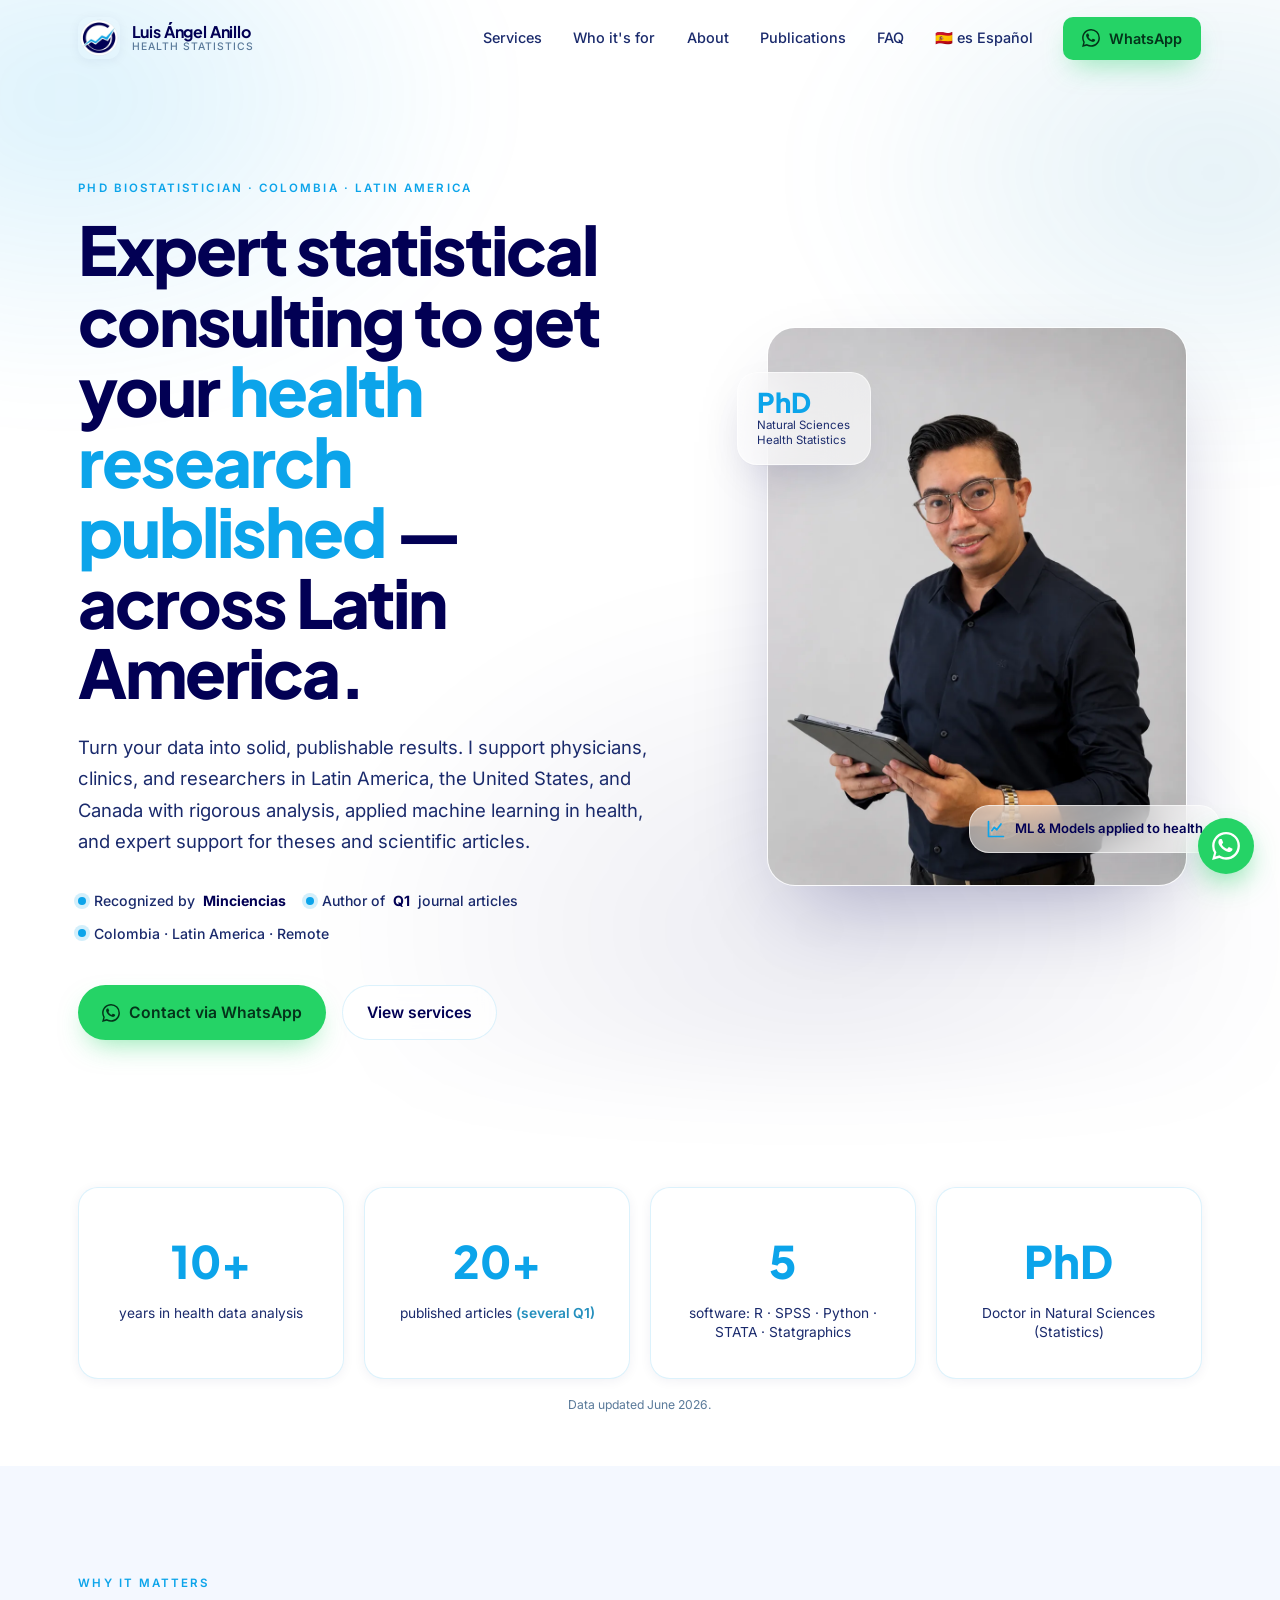
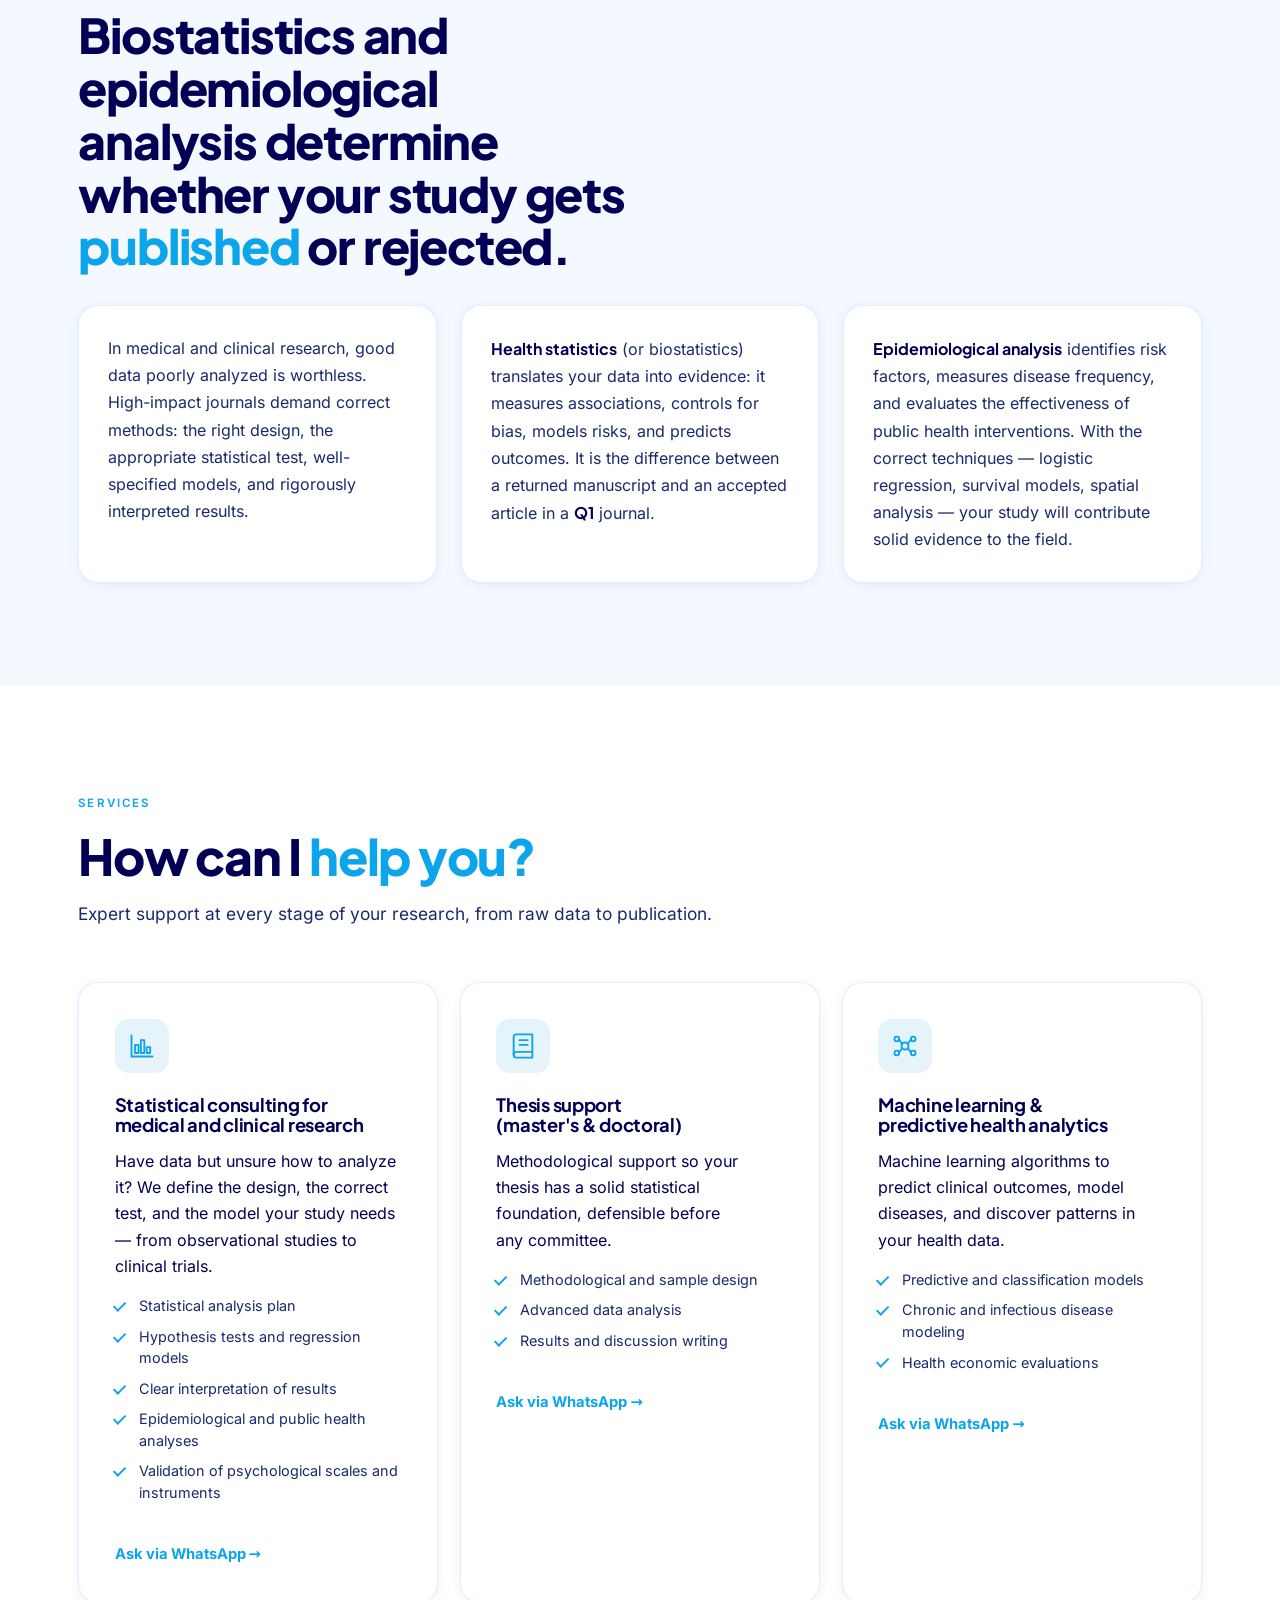
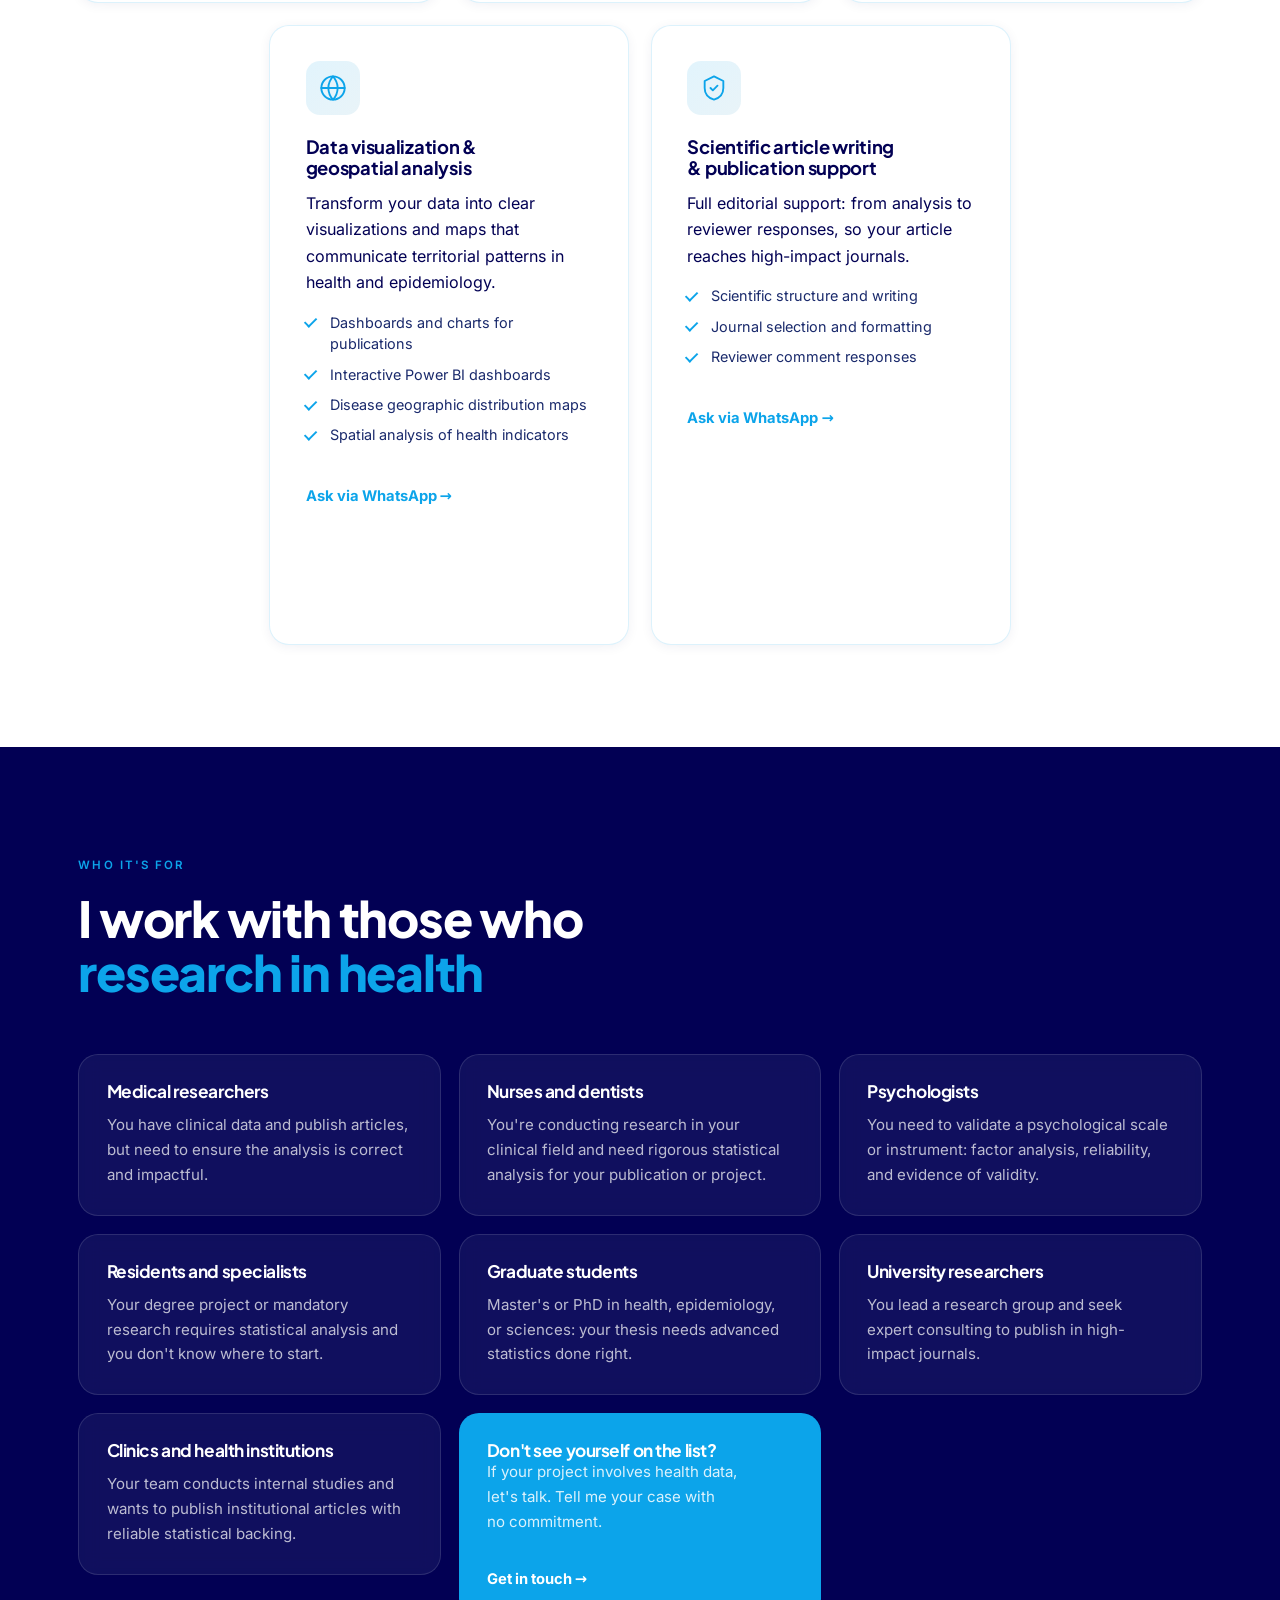
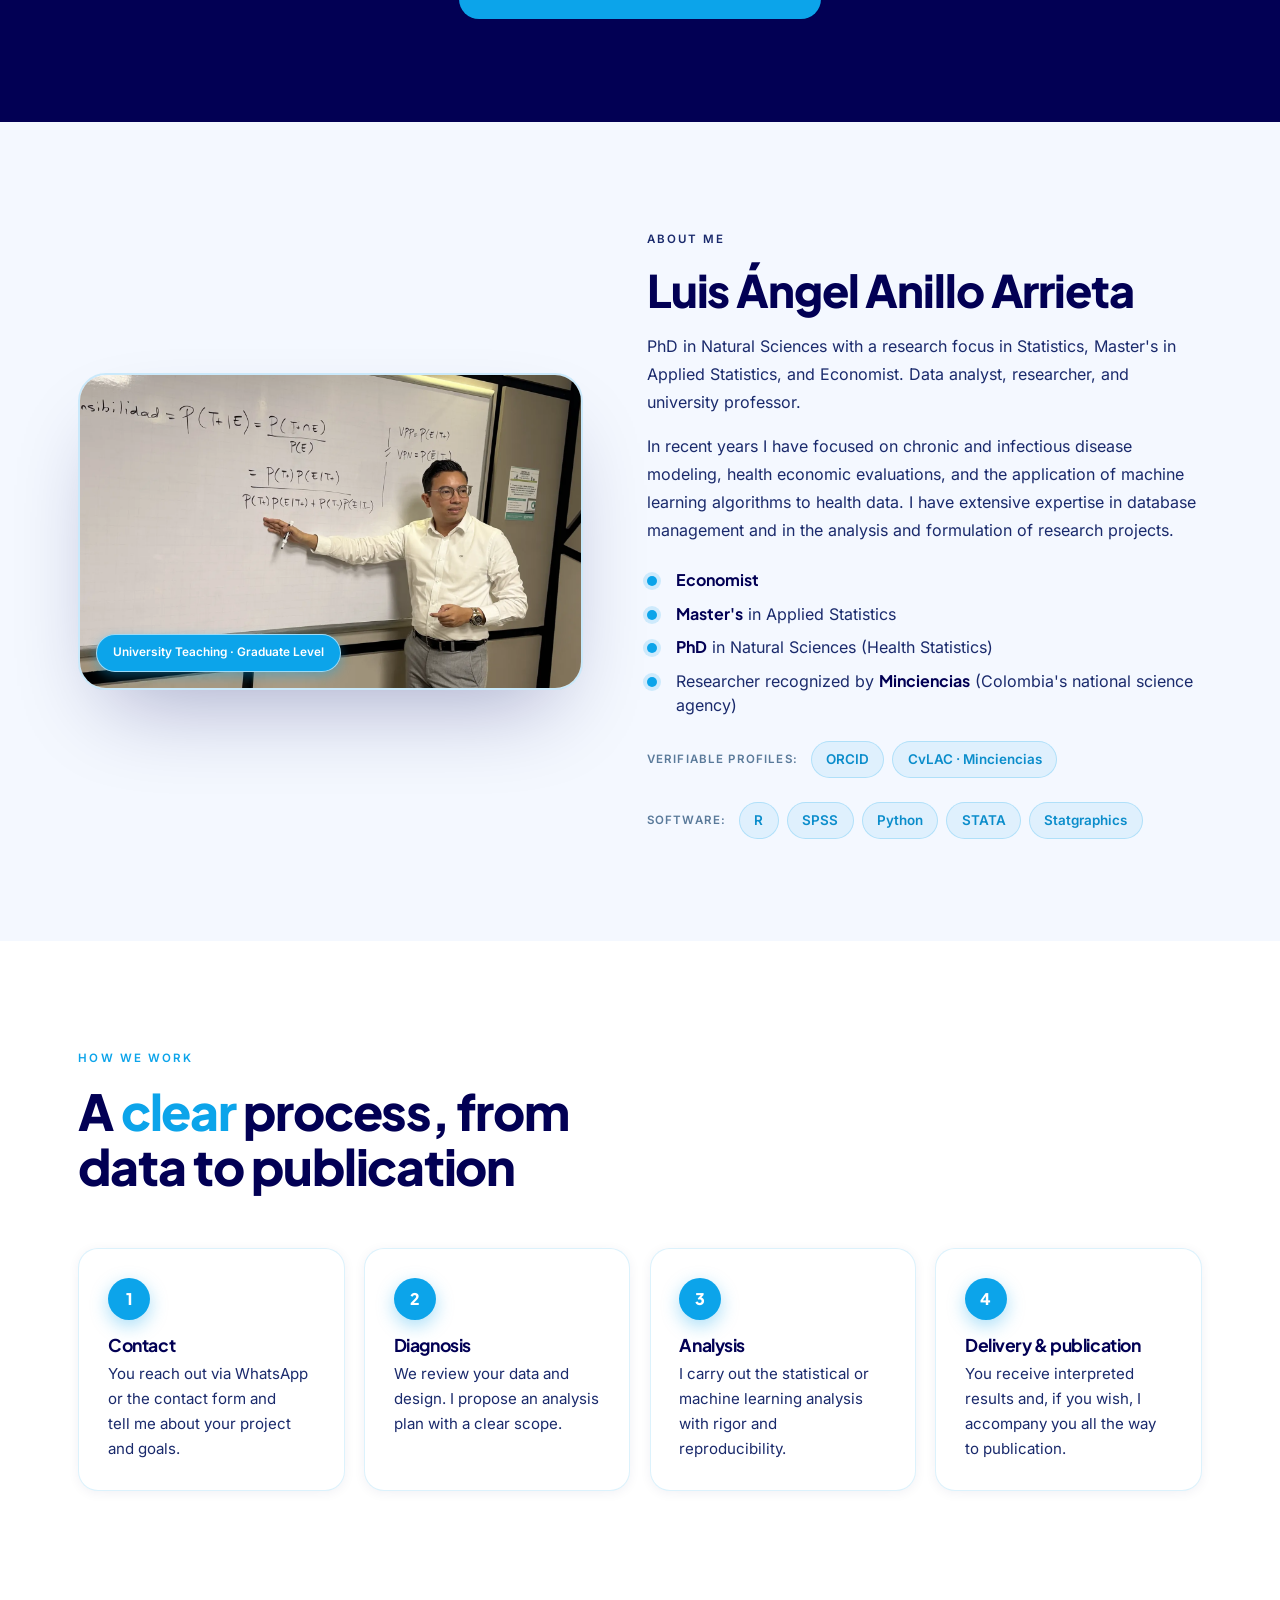
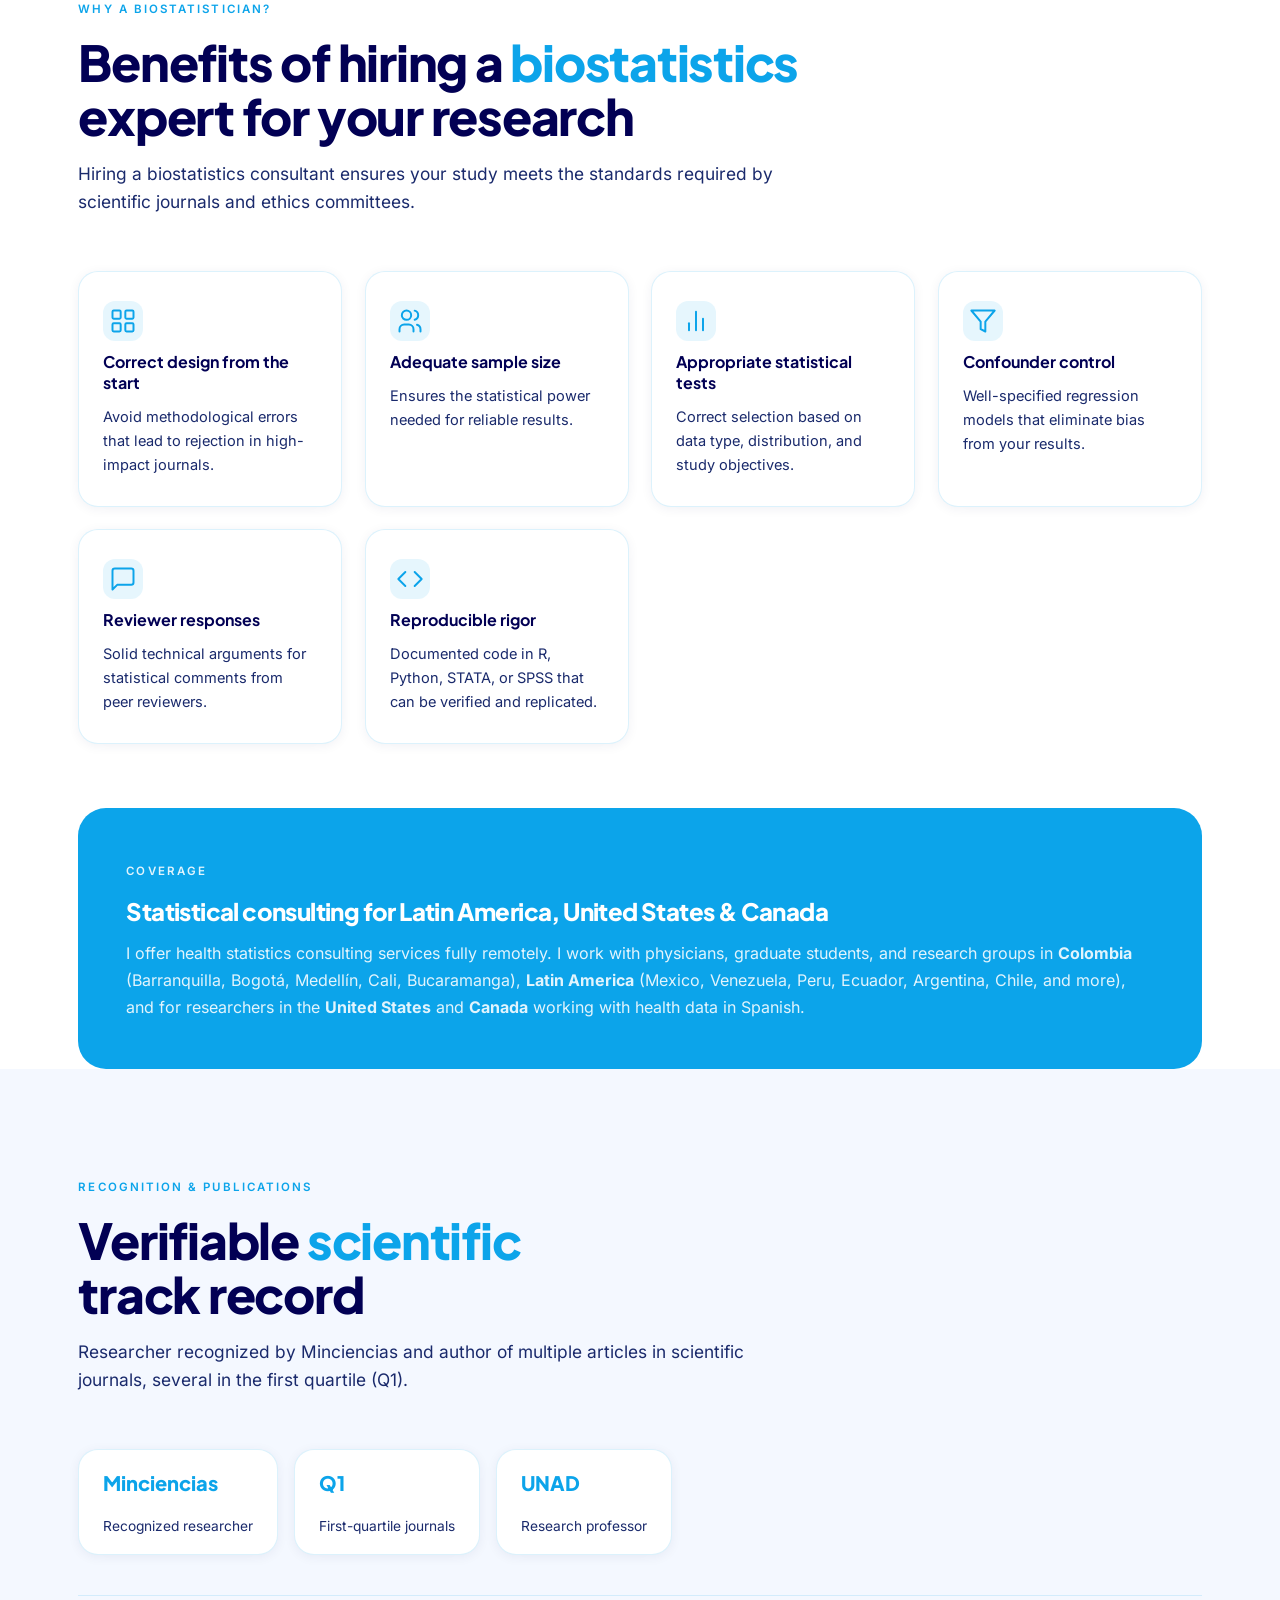
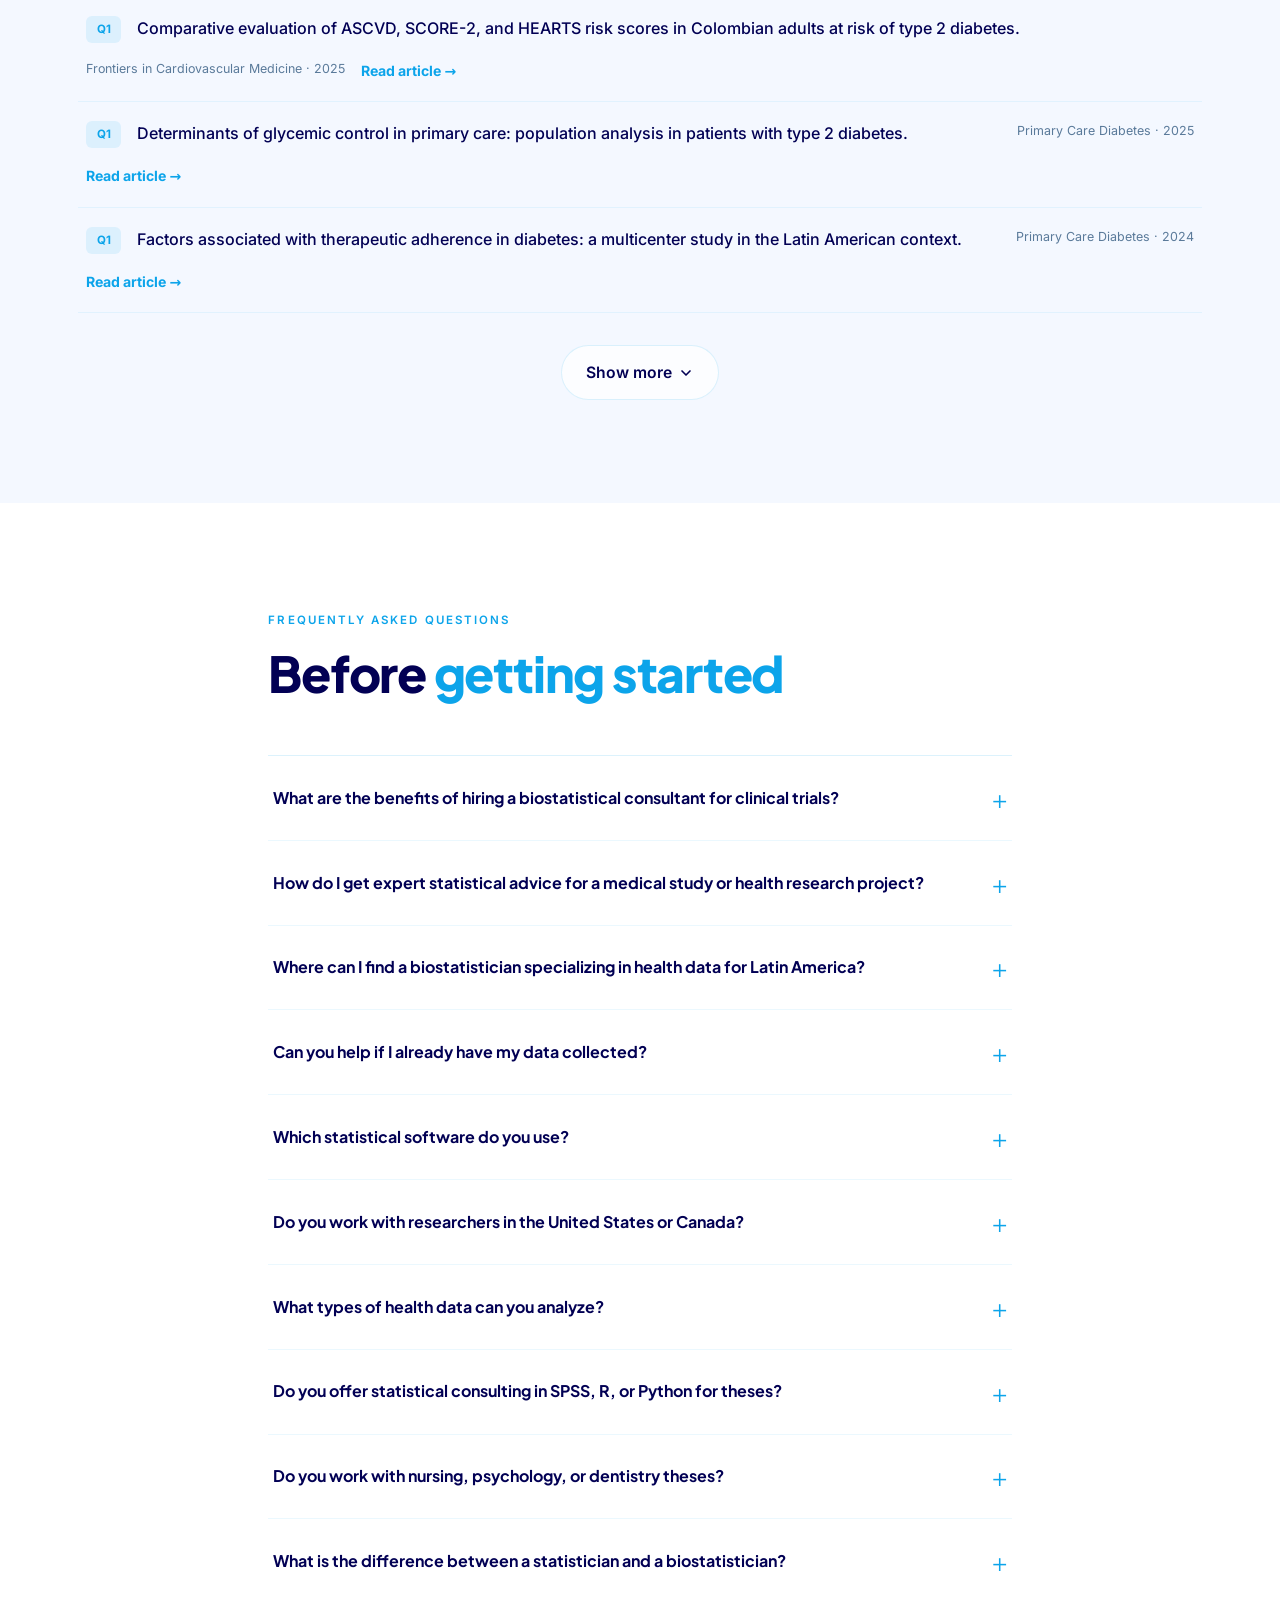
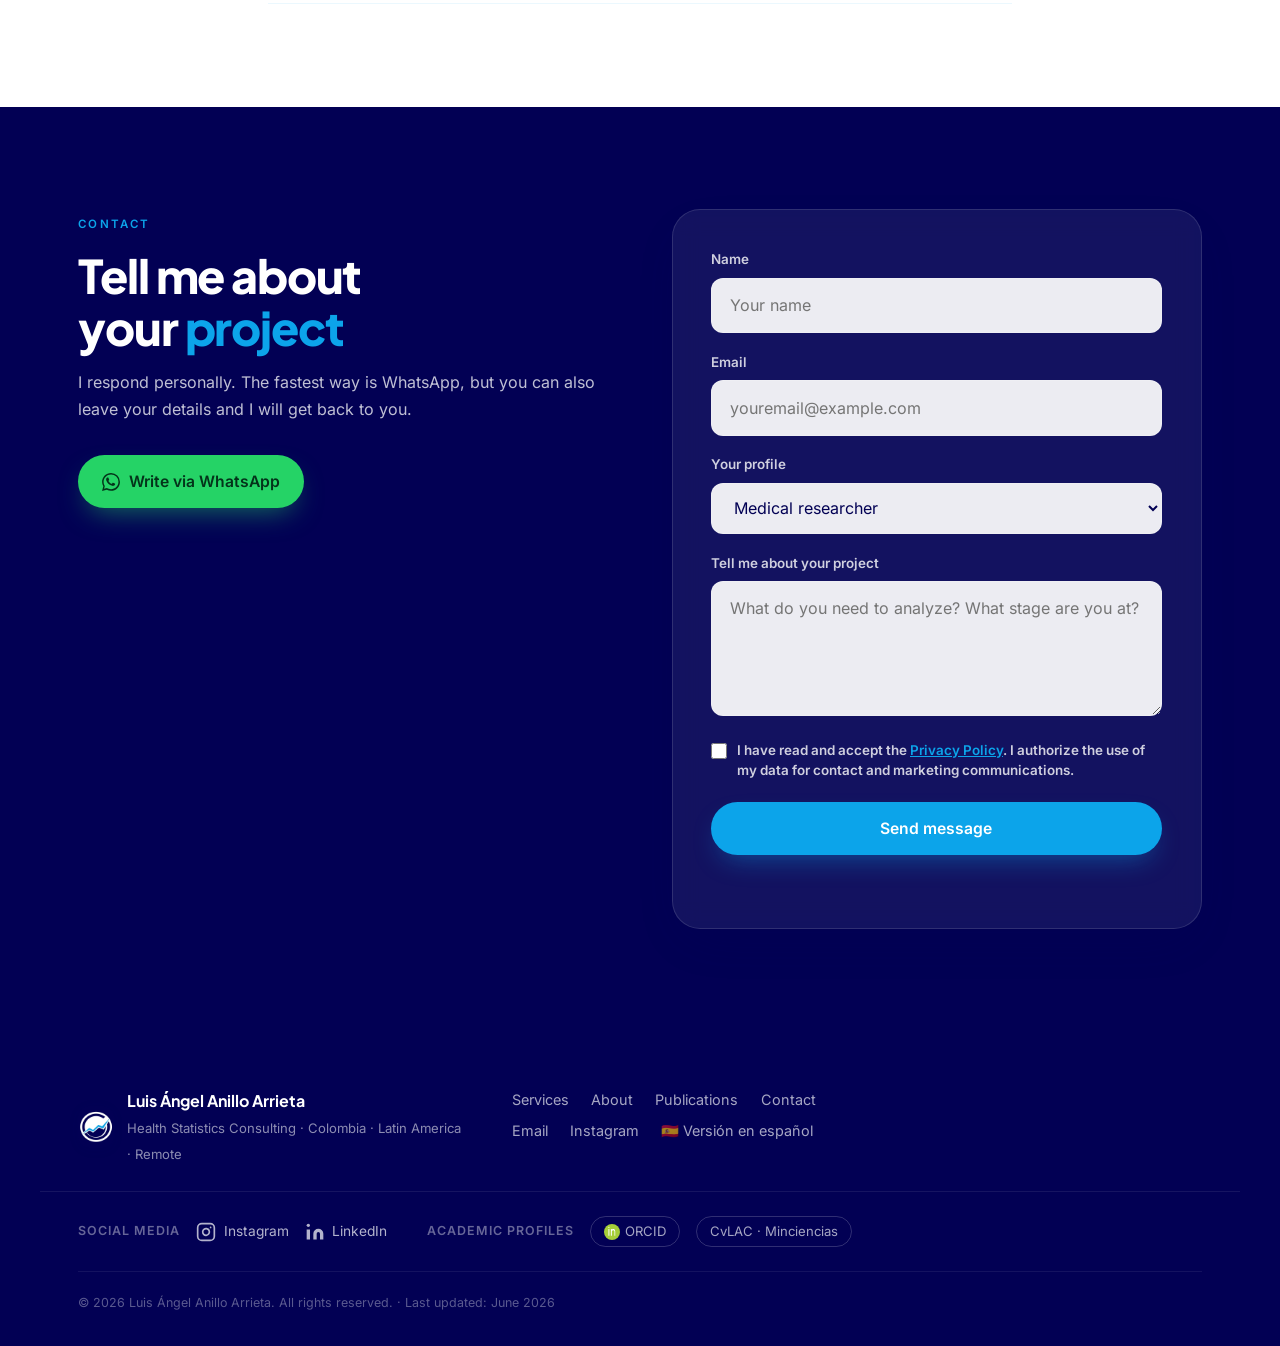
==== commit 12a09697: "seo: expand FAQ coverage and sync FAQPage schema with visible content Add 3 new Q&As (ES/EN) targeti" ====
--- a/en/index.html
+++ b/en/index.html
@@ -57,7 +57,7 @@
   font-family: 'Inter';
   font-style: normal;
   font-weight: 300 800;
-  font-display: swap;
+  font-display: optional;
   src: url('../assets/fonts/inter-var.woff2') format('woff2');
   unicode-range: U+0000-00FF, U+0131, U+0152-0153, U+02BB-02BC, U+02C6, U+02DA, U+02DC, U+0304, U+0308, U+0329, U+2000-206F, U+20AC, U+2122, U+2191, U+2193, U+2212, U+2215, U+FEFF, U+FFFD;
 }
@@ -65,7 +65,7 @@
   font-family: 'Plus Jakarta Sans';
   font-style: normal;
   font-weight: 300 800;
-  font-display: swap;
+  font-display: optional;
   src: url('../assets/fonts/plus-jakarta-sans-var.woff2') format('woff2');
   unicode-range: U+0000-00FF, U+0131, U+0152-0153, U+02BB-02BC, U+02C6, U+02DA, U+02DC, U+0304, U+0308, U+0329, U+2000-206F, U+20AC, U+2122, U+2191, U+2193, U+2212, U+2215, U+FEFF, U+FFFD;
 }
@@ -480,8 +480,28 @@
           },
           {
             "@type": "Question",
-            "name": "Do you work with researchers outside Latin America?",
-            "acceptedAnswer": { "@type": "Answer", "text": "Yes. I work fully remotely with researchers across Latin America — Mexico, Venezuela, Peru, Ecuador, Argentina, Chile, and more — as well as with Spanish-speaking researchers in the United States and Canada. Communication is via WhatsApp or video call and all deliverables are digital." }
+            "name": "Do you work with researchers in the United States or Canada?",
+            "acceptedAnswer": { "@type": "Answer", "text": "Yes. I work fully remotely with Spanish-speaking health researchers in the United States and Canada. Communication is via WhatsApp or video call and all deliverables are digital." }
+          },
+          {
+            "@type": "Question",
+            "name": "What types of health data can you analyze?",
+            "acceptedAnswer": { "@type": "Answer", "text": "I work with data from clinical trials, population health surveys, electronic patient records, administrative databases, public health data, and geospatial disease data. Tell me your specific case and we will define the best statistical approach together." }
+          },
+          {
+            "@type": "Question",
+            "name": "Do you offer statistical consulting in SPSS, R, or Python for theses?",
+            "acceptedAnswer": { "@type": "Answer", "text": "Yes. I work with SPSS, R, Python, STATA, and Statgraphics depending on what you already use or want to learn. If your university requires a specific software, I adapt the analysis to that tool and deliver documented, reproducible code." }
+          },
+          {
+            "@type": "Question",
+            "name": "Do you work with nursing, psychology, or dentistry theses?",
+            "acceptedAnswer": { "@type": "Answer", "text": "Yes. Beyond medicine, I support theses and research projects in nursing, psychology, dentistry, and other health disciplines, including validation of psychological scales and instruments." }
+          },
+          {
+            "@type": "Question",
+            "name": "What is the difference between a statistician and a biostatistician?",
+            "acceptedAnswer": { "@type": "Answer", "text": "A general statistician masters the mathematical methods of data analysis. A biostatistician applies those methods specifically to health questions: clinical trial design, confounder control, epidemiological analysis, and the standards required by ethics committees and medical journals. That is why many health journals require a biostatistician to review the analysis." }
           }
         ]
       }
@@ -535,7 +555,7 @@
         <div class="hero-copy">
           <p class="kicker">PhD Biostatistician · Colombia · Latin America</p>
           <h1 class="hero-title">
-            Expert statistical consulting to get your <em>health research published.</em>
+            Expert statistical consulting to get your <em>health research published</em> — across Latin America.
           </h1>
           <p class="hero-sub">
             Turn your data into solid, publishable results. I support physicians,
@@ -1041,6 +1061,18 @@
             <summary>What types of health data can you analyze?</summary>
             <div class="faq-body"><p>I work with data from clinical trials, population health surveys, electronic patient records, administrative databases, public health data, and geospatial disease data. Tell me your specific case and we will define the best statistical approach together.</p></div>
           </details>
+          <details class="faq-item reveal">
+            <summary>Do you offer statistical consulting in SPSS, R, or Python for theses?</summary>
+            <div class="faq-body"><p>Yes. I work with SPSS, R, Python, STATA, and Statgraphics depending on what you already use or want to learn. If your university requires a specific software, I adapt the analysis to that tool and deliver documented, reproducible code.</p></div>
+          </details>
+          <details class="faq-item reveal">
+            <summary>Do you work with nursing, psychology, or dentistry theses?</summary>
+            <div class="faq-body"><p>Yes. Beyond medicine, I support theses and research projects in nursing, psychology, dentistry, and other health disciplines, including validation of psychological scales and instruments.</p></div>
+          </details>
+          <details class="faq-item reveal">
+            <summary>What is the difference between a statistician and a biostatistician?</summary>
+            <div class="faq-body"><p>A general statistician masters the mathematical methods of data analysis. A biostatistician applies those methods specifically to health questions: clinical trial design, confounder control, epidemiological analysis, and the standards required by ethics committees and medical journals. That is why many health journals require a biostatistician to review the analysis.</p></div>
+          </details>
         </div>
       </div>
     </section>
--- a/styles.css
+++ b/styles.css
@@ -10,7 +10,7 @@
   font-family: 'Inter';
   font-style: normal;
   font-weight: 300 800;
-  font-display: swap;
+  font-display: optional;
   src: url('assets/fonts/inter-var.woff2') format('woff2');
   unicode-range: U+0000-00FF, U+0131, U+0152-0153, U+02BB-02BC, U+02C6, U+02DA, U+02DC, U+0304, U+0308, U+0329, U+2000-206F, U+20AC, U+2122, U+2191, U+2193, U+2212, U+2215, U+FEFF, U+FFFD;
 }
@@ -18,7 +18,7 @@
   font-family: 'Plus Jakarta Sans';
   font-style: normal;
   font-weight: 300 800;
-  font-display: swap;
+  font-display: optional;
   src: url('assets/fonts/plus-jakarta-sans-var.woff2') format('woff2');
   unicode-range: U+0000-00FF, U+0131, U+0152-0153, U+02BB-02BC, U+02C6, U+02DA, U+02DC, U+0304, U+0308, U+0329, U+2000-206F, U+20AC, U+2122, U+2191, U+2193, U+2212, U+2215, U+FEFF, U+FFFD;
 }
--- a/styles.css
+++ b/styles.css
@@ -10,7 +10,7 @@
   font-family: 'Inter';
   font-style: normal;
   font-weight: 300 800;
-  font-display: swap;
+  font-display: optional;
   src: url('assets/fonts/inter-var.woff2') format('woff2');
   unicode-range: U+0000-00FF, U+0131, U+0152-0153, U+02BB-02BC, U+02C6, U+02DA, U+02DC, U+0304, U+0308, U+0329, U+2000-206F, U+20AC, U+2122, U+2191, U+2193, U+2212, U+2215, U+FEFF, U+FFFD;
 }
@@ -18,7 +18,7 @@
   font-family: 'Plus Jakarta Sans';
   font-style: normal;
   font-weight: 300 800;
-  font-display: swap;
+  font-display: optional;
   src: url('assets/fonts/plus-jakarta-sans-var.woff2') format('woff2');
   unicode-range: U+0000-00FF, U+0131, U+0152-0153, U+02BB-02BC, U+02C6, U+02DA, U+02DC, U+0304, U+0308, U+0329, U+2000-206F, U+20AC, U+2122, U+2191, U+2193, U+2212, U+2215, U+FEFF, U+FFFD;
 }
--- a/styles.css
+++ b/styles.css
@@ -10,7 +10,7 @@
   font-family: 'Inter';
   font-style: normal;
   font-weight: 300 800;
-  font-display: swap;
+  font-display: optional;
   src: url('assets/fonts/inter-var.woff2') format('woff2');
   unicode-range: U+0000-00FF, U+0131, U+0152-0153, U+02BB-02BC, U+02C6, U+02DA, U+02DC, U+0304, U+0308, U+0329, U+2000-206F, U+20AC, U+2122, U+2191, U+2193, U+2212, U+2215, U+FEFF, U+FFFD;
 }
@@ -18,7 +18,7 @@
   font-family: 'Plus Jakarta Sans';
   font-style: normal;
   font-weight: 300 800;
-  font-display: swap;
+  font-display: optional;
   src: url('assets/fonts/plus-jakarta-sans-var.woff2') format('woff2');
   unicode-range: U+0000-00FF, U+0131, U+0152-0153, U+02BB-02BC, U+02C6, U+02DA, U+02DC, U+0304, U+0308, U+0329, U+2000-206F, U+20AC, U+2122, U+2191, U+2193, U+2212, U+2215, U+FEFF, U+FFFD;
 }
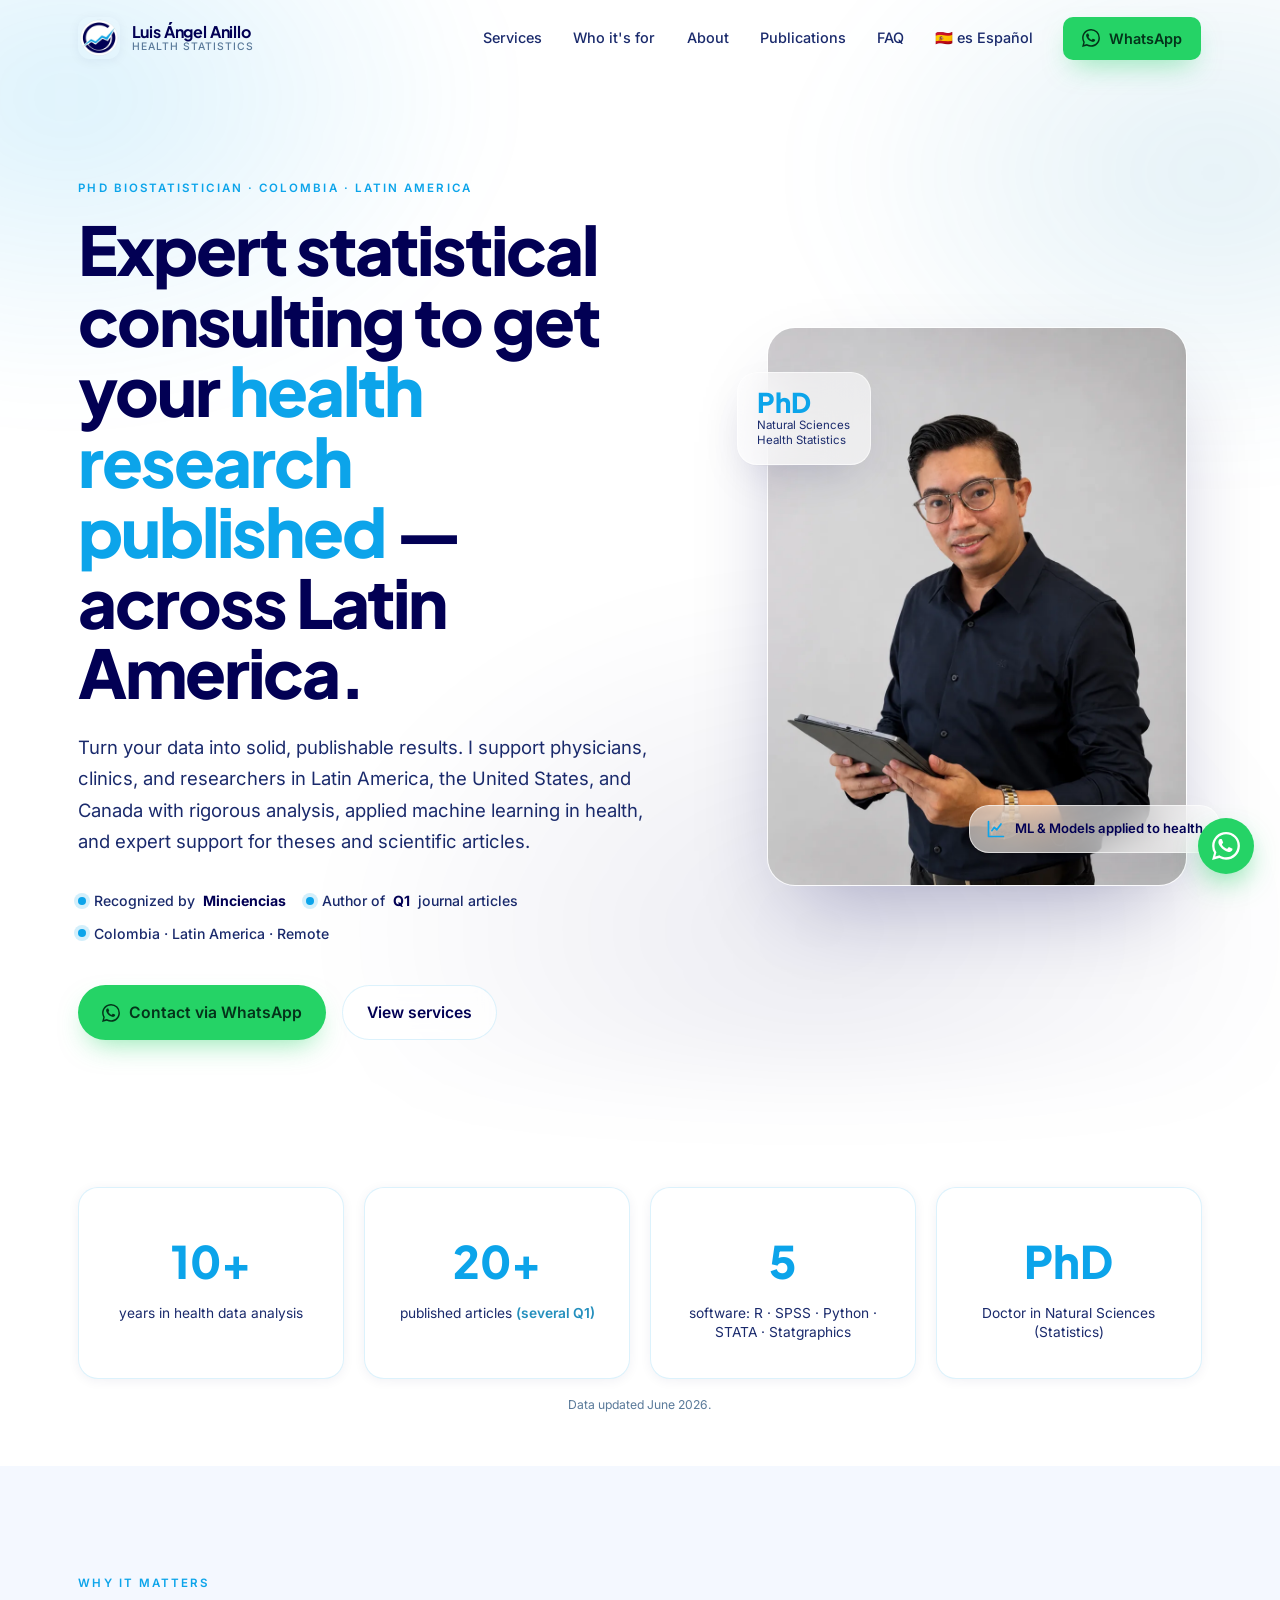
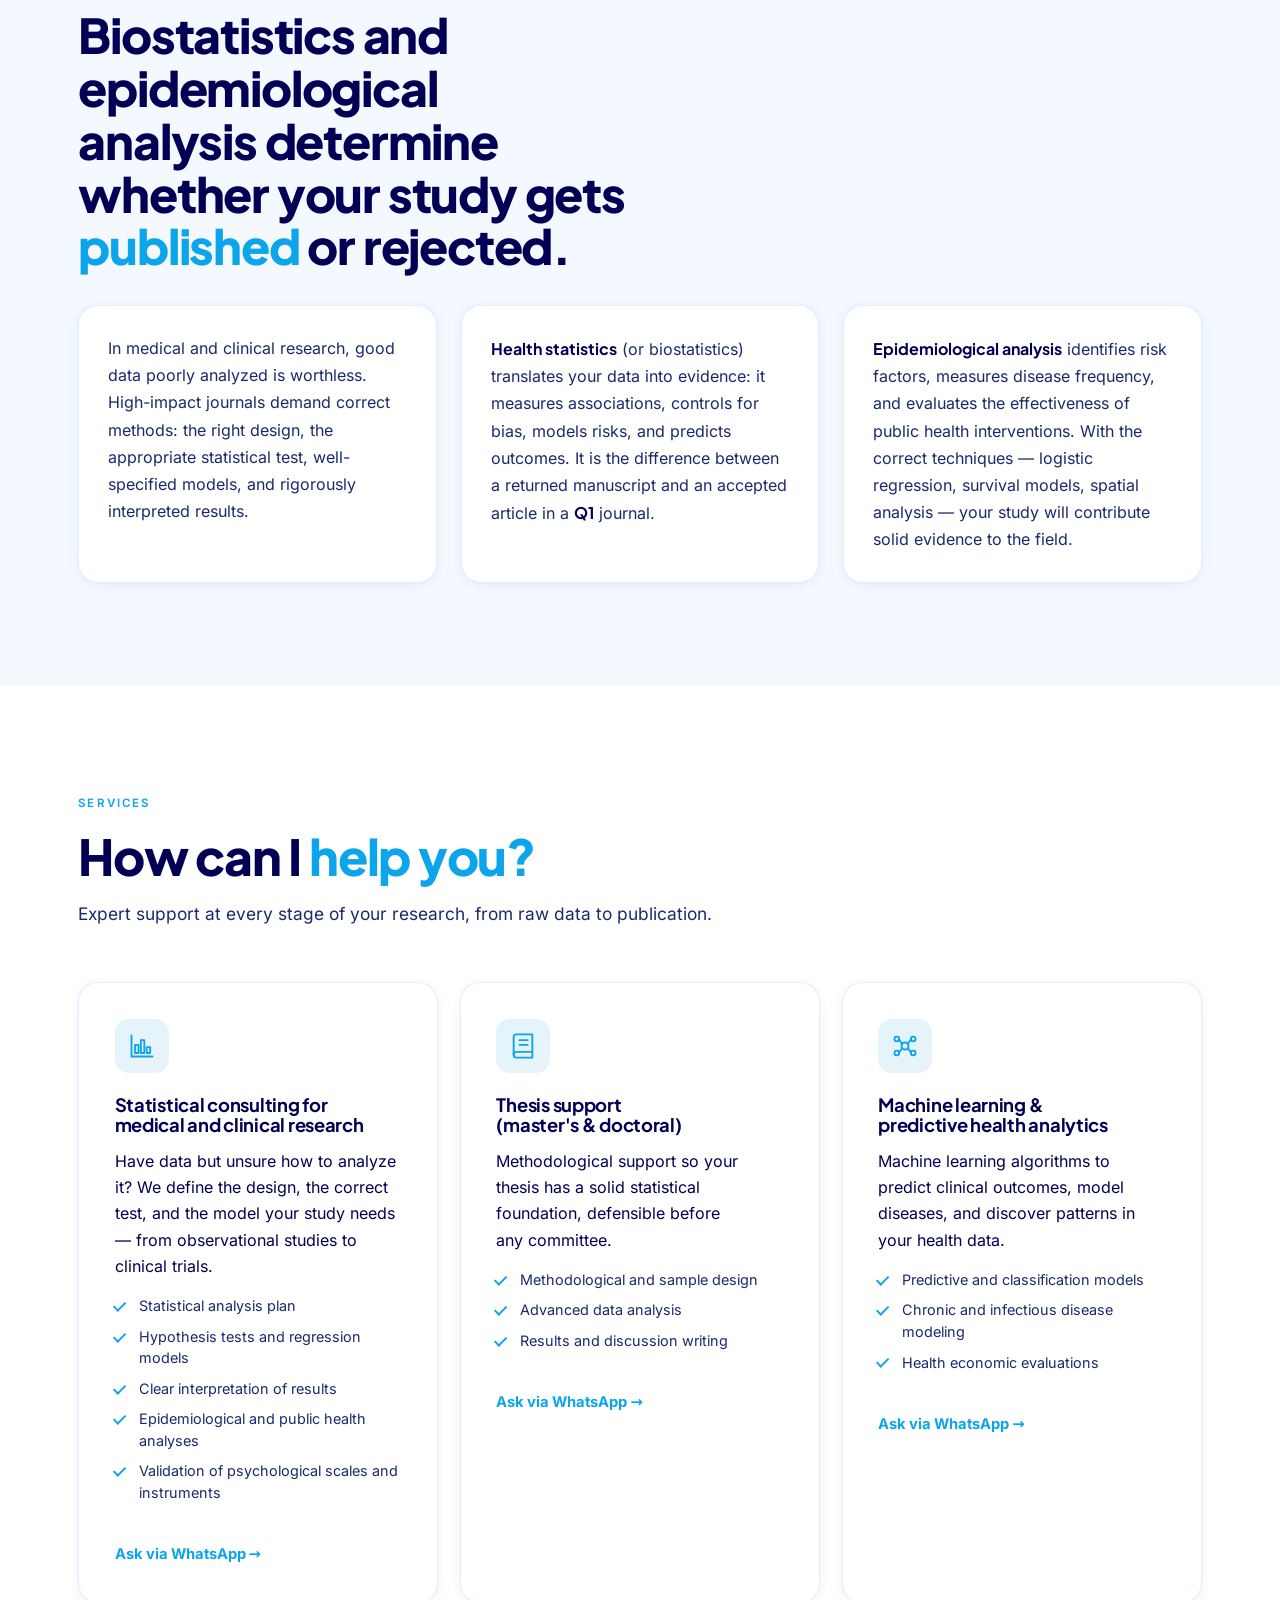
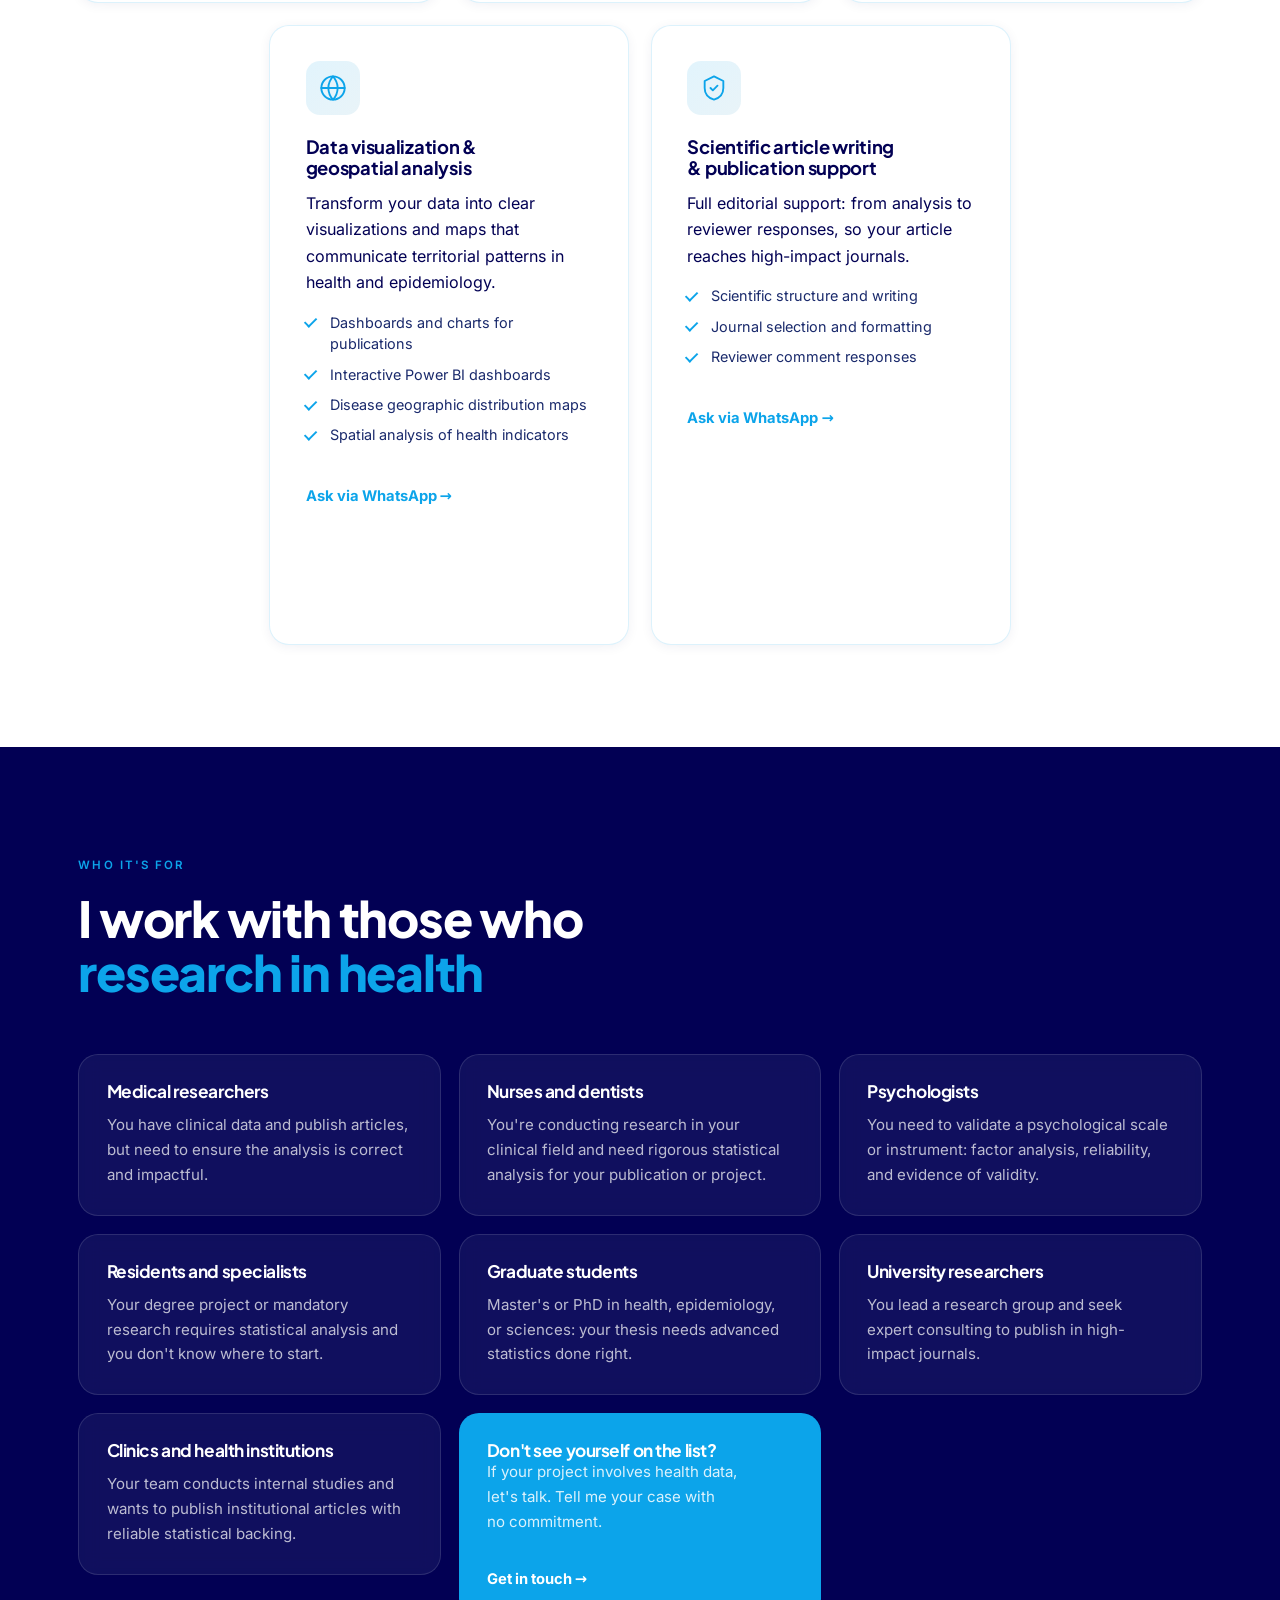
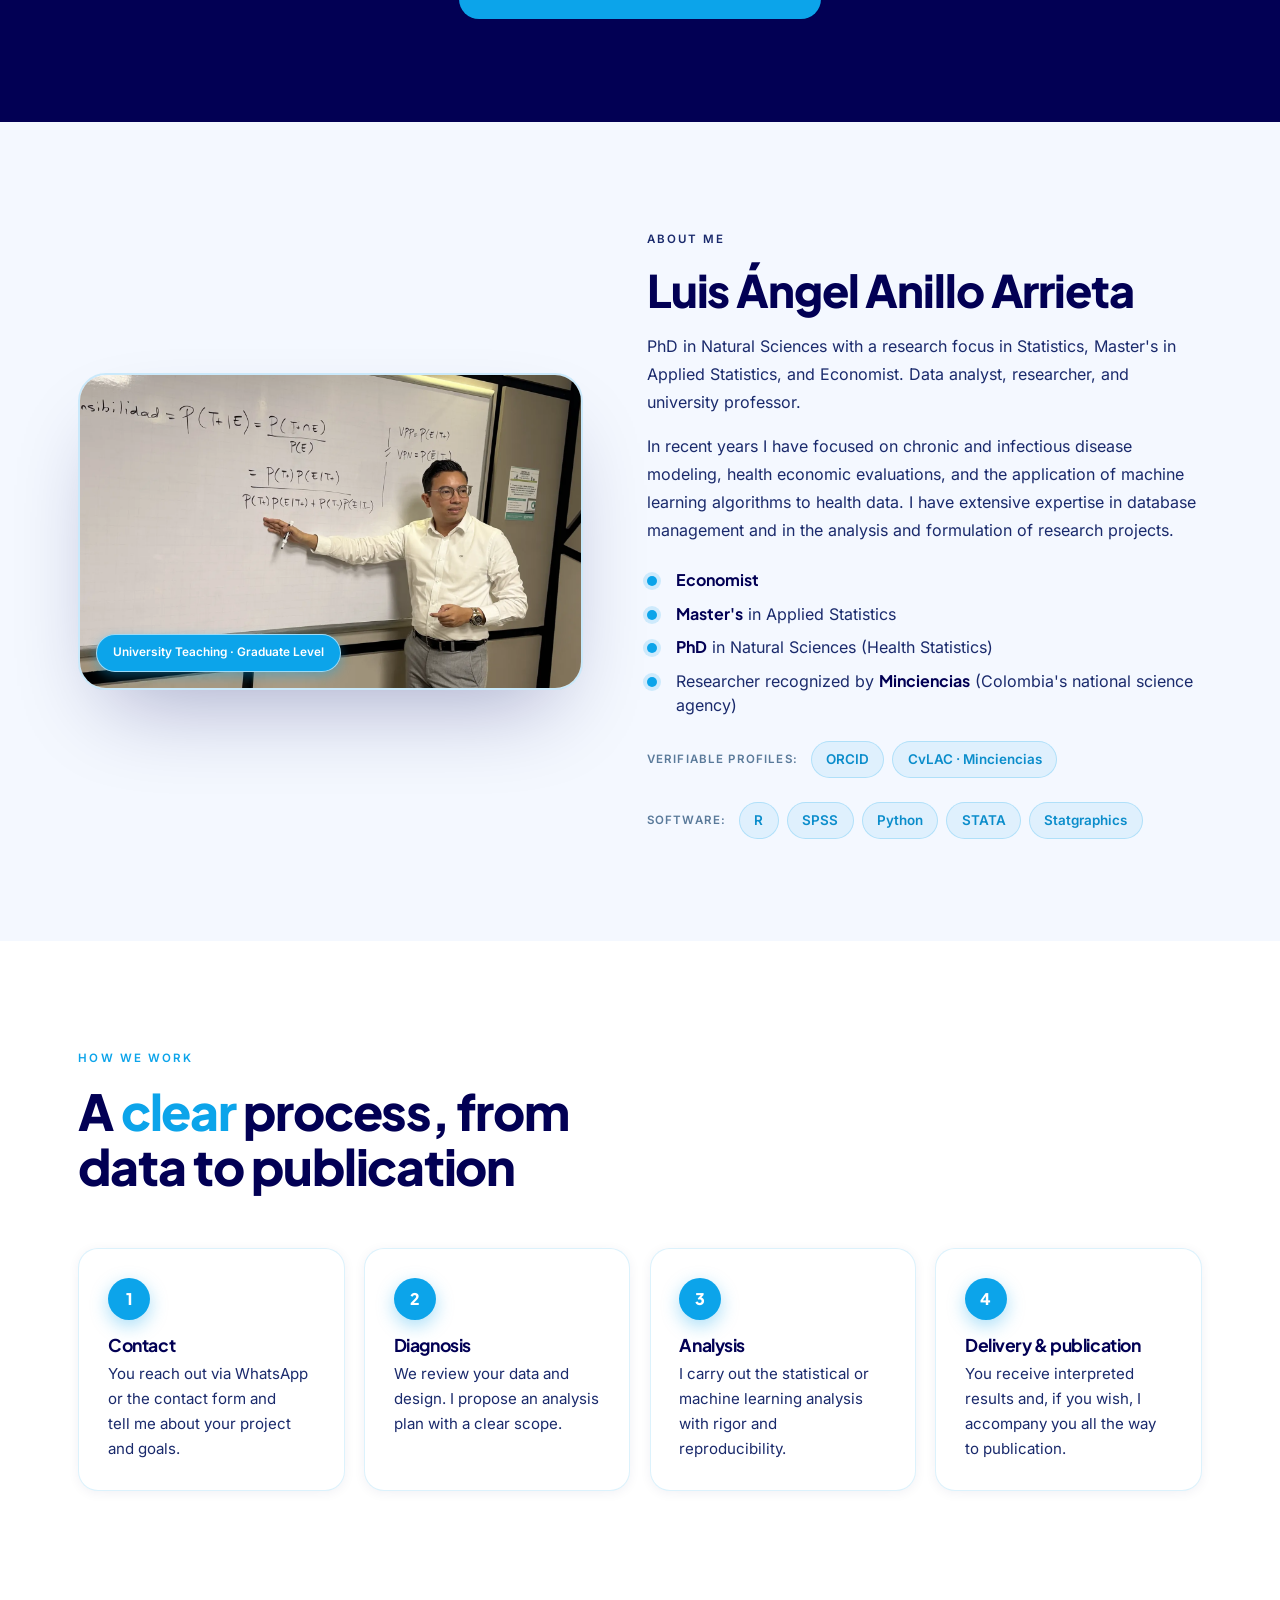
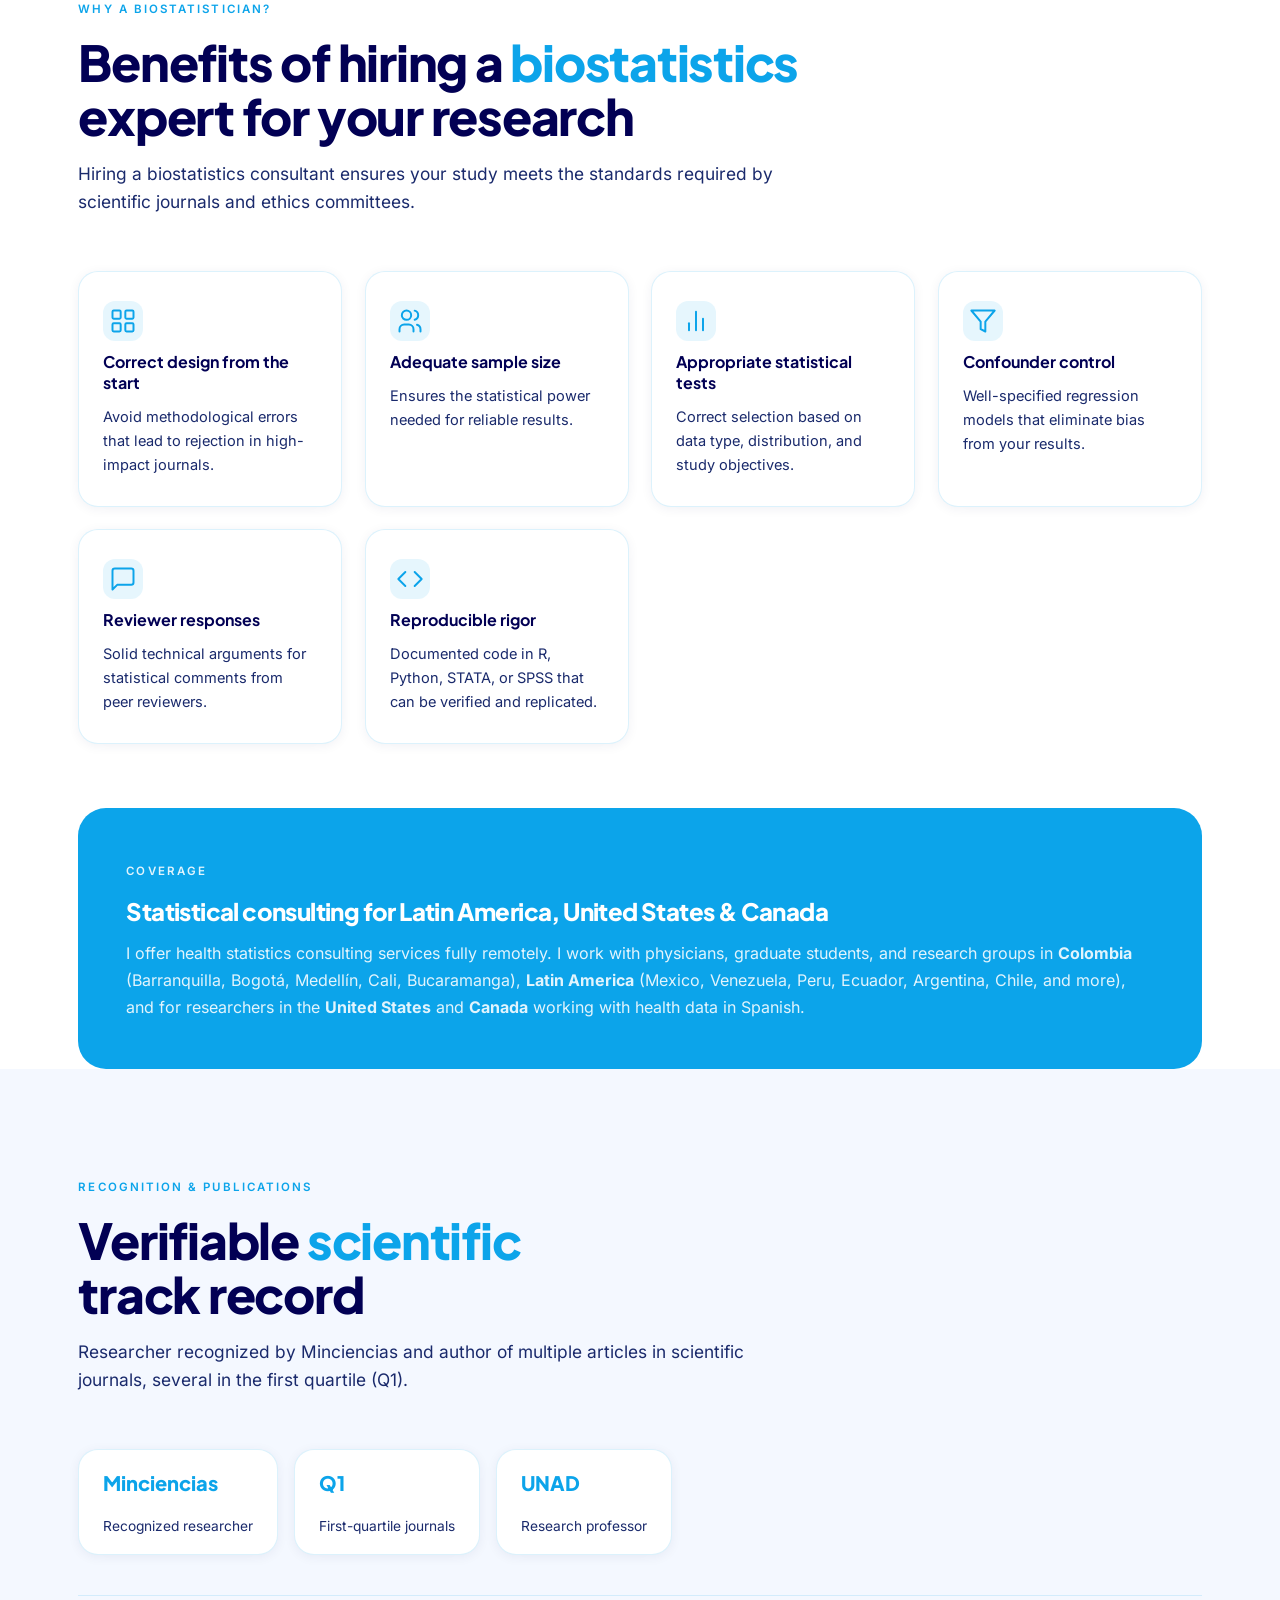
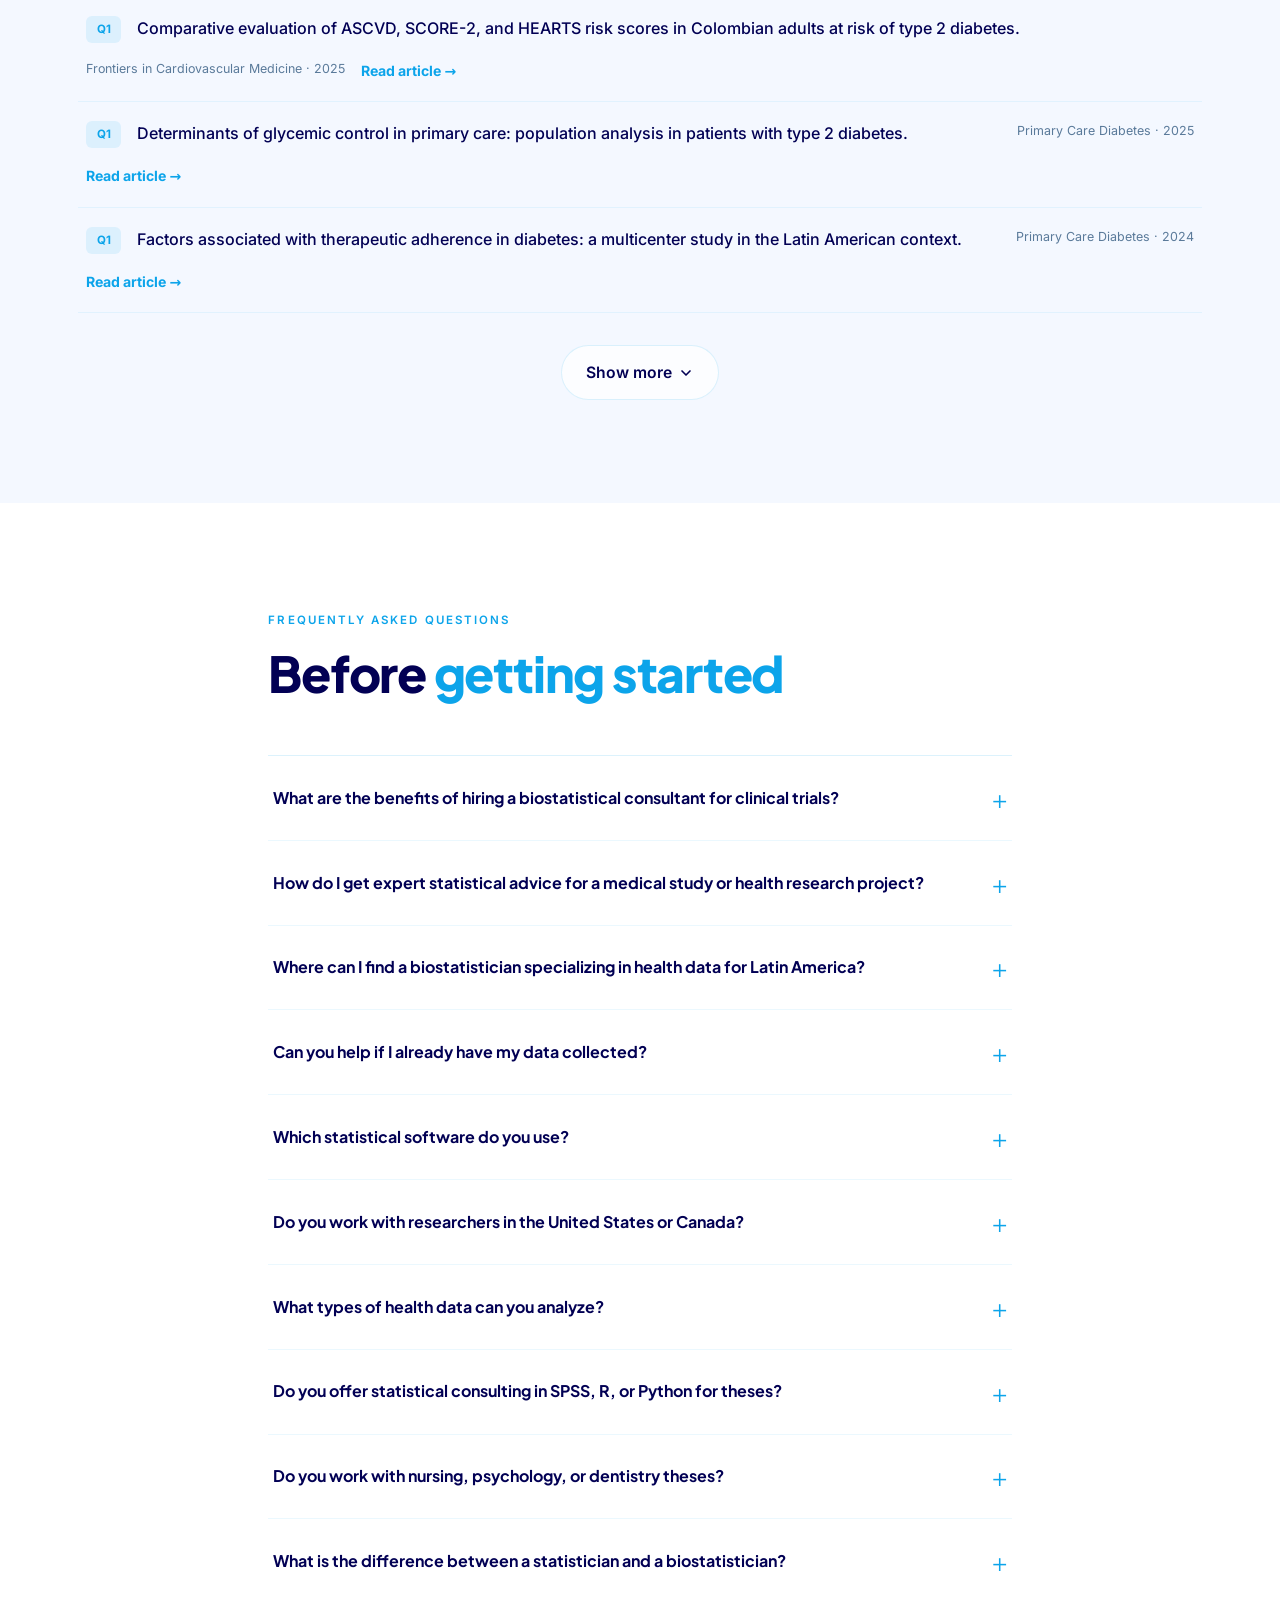
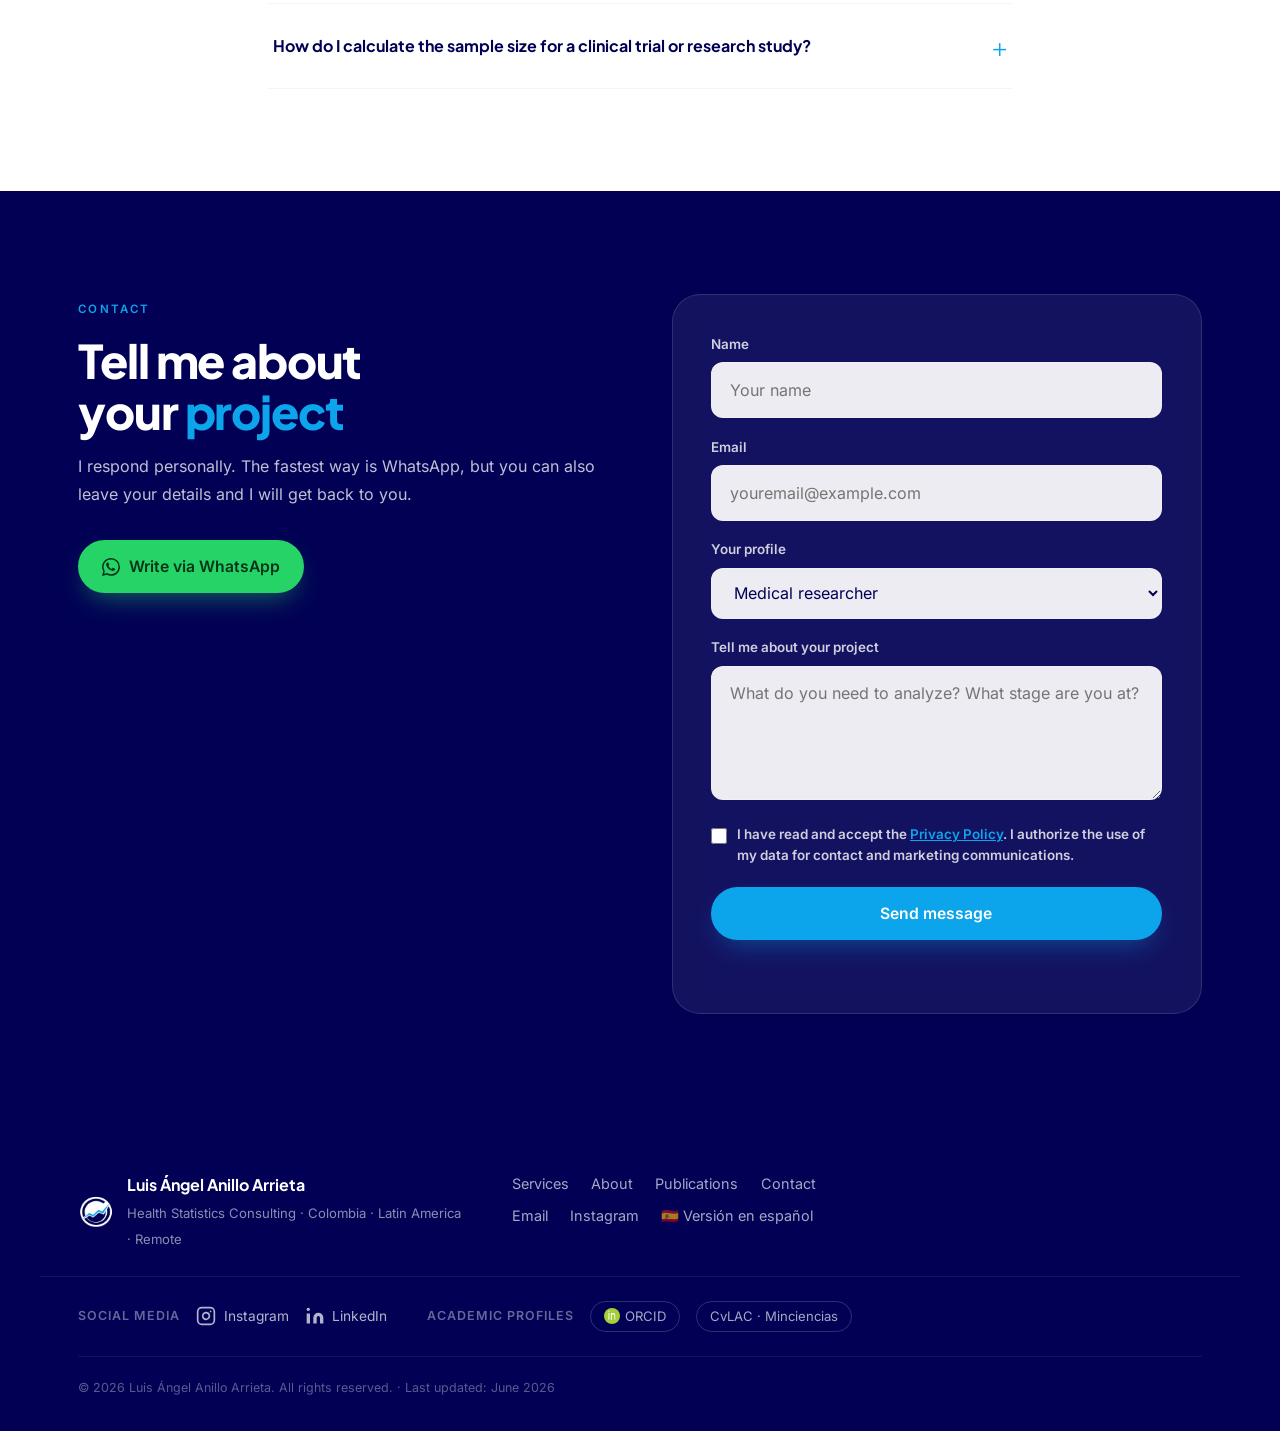
==== commit 1698c830: "seo: add sample-size calculation FAQ (ES/EN) Highest-volume keyword from the follow-up research with" ====
--- a/en/index.html
+++ b/en/index.html
@@ -502,6 +502,11 @@
             "@type": "Question",
             "name": "What is the difference between a statistician and a biostatistician?",
             "acceptedAnswer": { "@type": "Answer", "text": "A general statistician masters the mathematical methods of data analysis. A biostatistician applies those methods specifically to health questions: clinical trial design, confounder control, epidemiological analysis, and the standards required by ethics committees and medical journals. That is why many health journals require a biostatistician to review the analysis." }
+          },
+          {
+            "@type": "Question",
+            "name": "How do I calculate the sample size for a clinical trial or research study?",
+            "acceptedAnswer": { "@type": "Answer", "text": "Sample size depends on the effect size you want to detect, the variability in your data, your significance level, and your desired statistical power (typically 80-90%). The calculation differs for prevalence studies, clinical trials, case-control studies, and regression analyses. As part of the consulting service, I run this calculation with the correct formula and software for your specific design and help you justify it to your ethics committee or a journal reviewer." }
           }
         ]
       }
@@ -1073,6 +1078,10 @@
             <summary>What is the difference between a statistician and a biostatistician?</summary>
             <div class="faq-body"><p>A general statistician masters the mathematical methods of data analysis. A biostatistician applies those methods specifically to health questions: clinical trial design, confounder control, epidemiological analysis, and the standards required by ethics committees and medical journals. That is why many health journals require a biostatistician to review the analysis.</p></div>
           </details>
+          <details class="faq-item reveal">
+            <summary>How do I calculate the sample size for a clinical trial or research study?</summary>
+            <div class="faq-body"><p>Sample size depends on the effect size you want to detect, the variability in your data, your significance level, and your desired statistical power (typically 80-90%). The calculation differs for prevalence studies, clinical trials, case-control studies, and regression analyses. As part of the consulting service, I run this calculation with the correct formula and software for your specific design and help you justify it to your ethics committee or a journal reviewer.</p></div>
+          </details>
         </div>
       </div>
     </section>
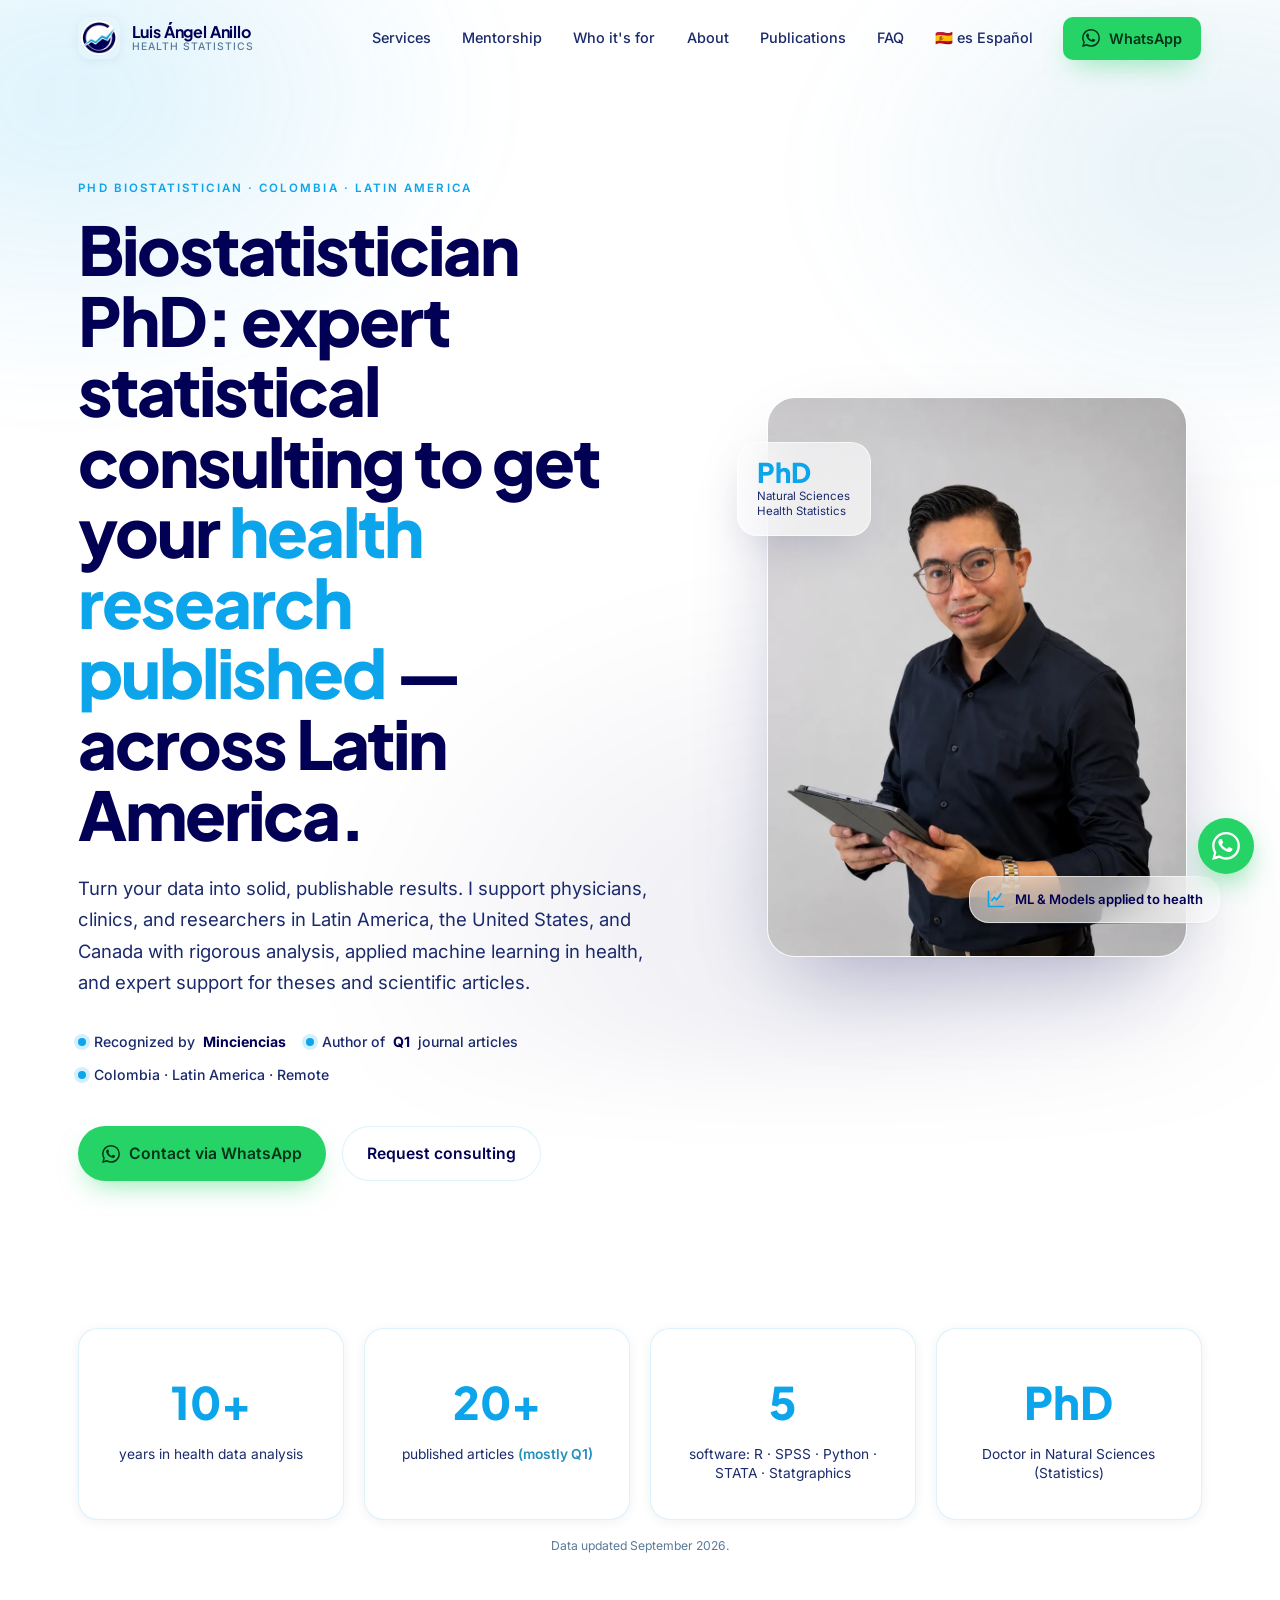
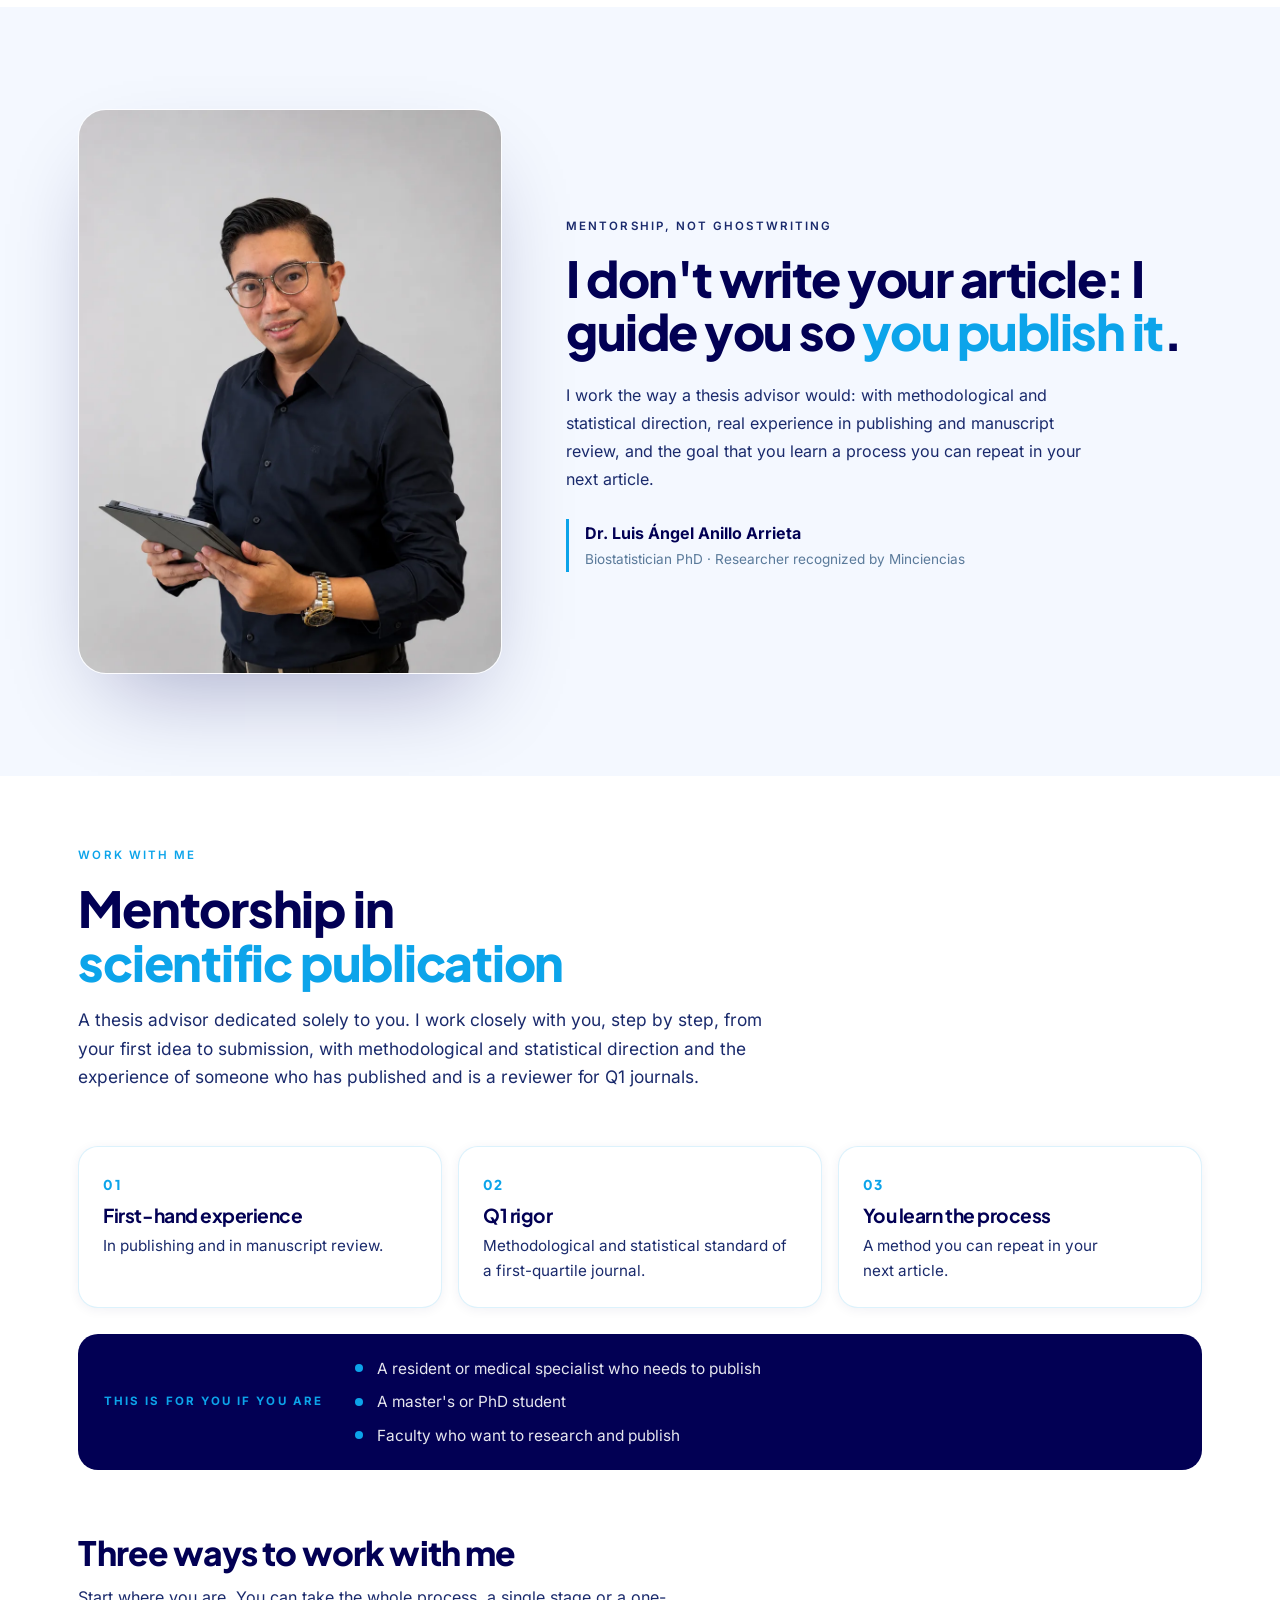
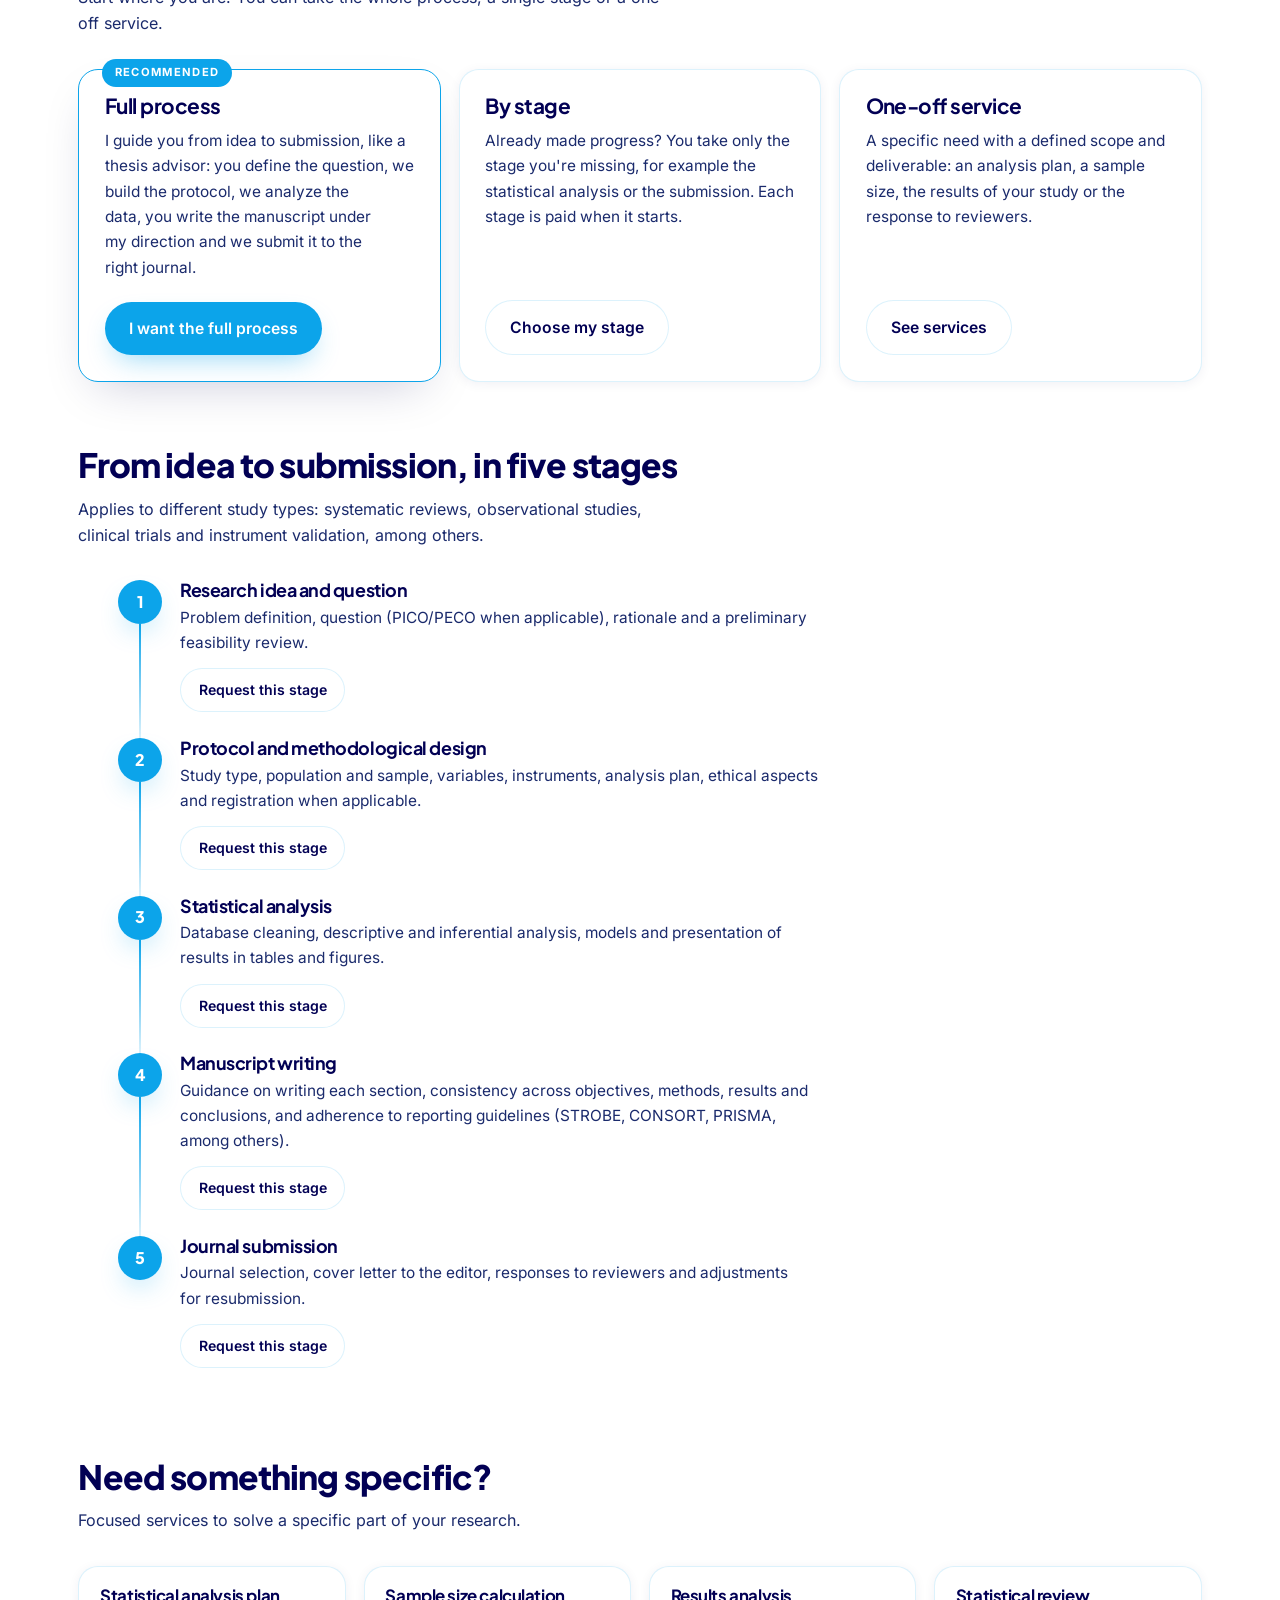
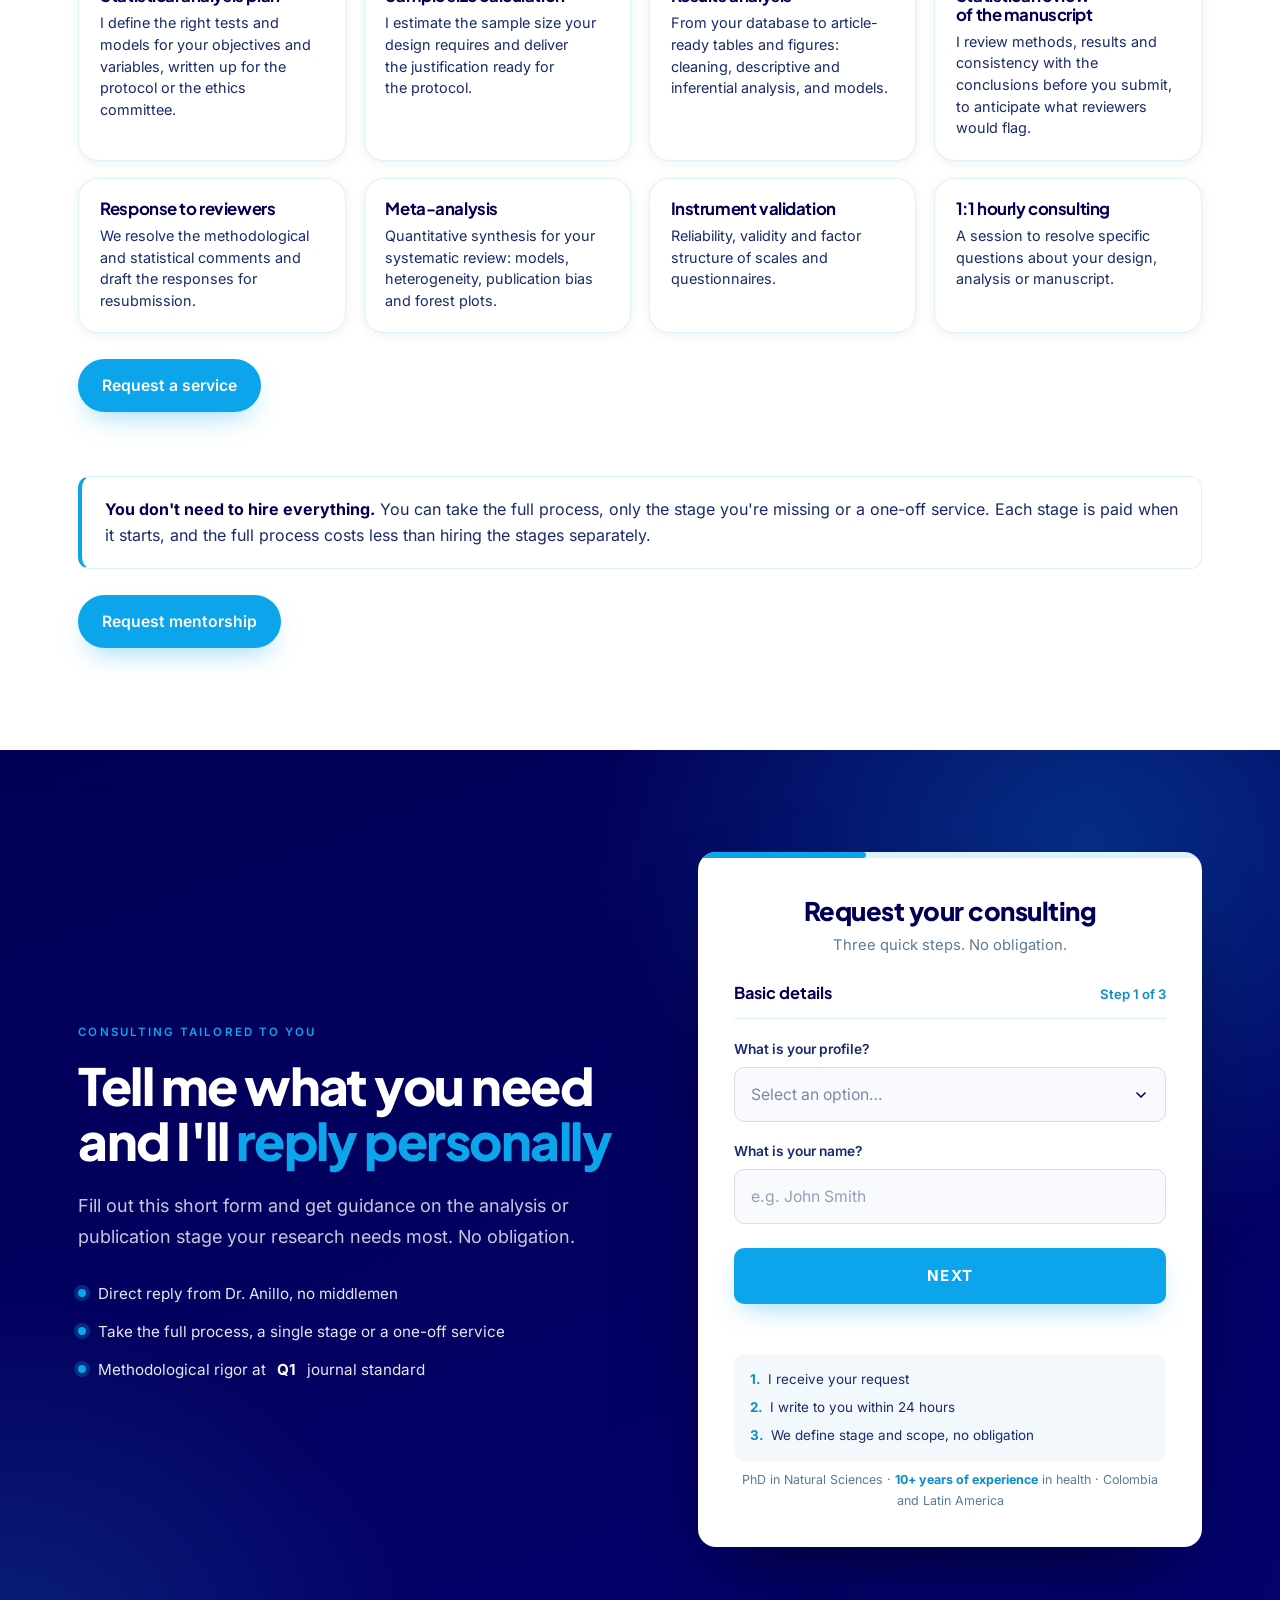
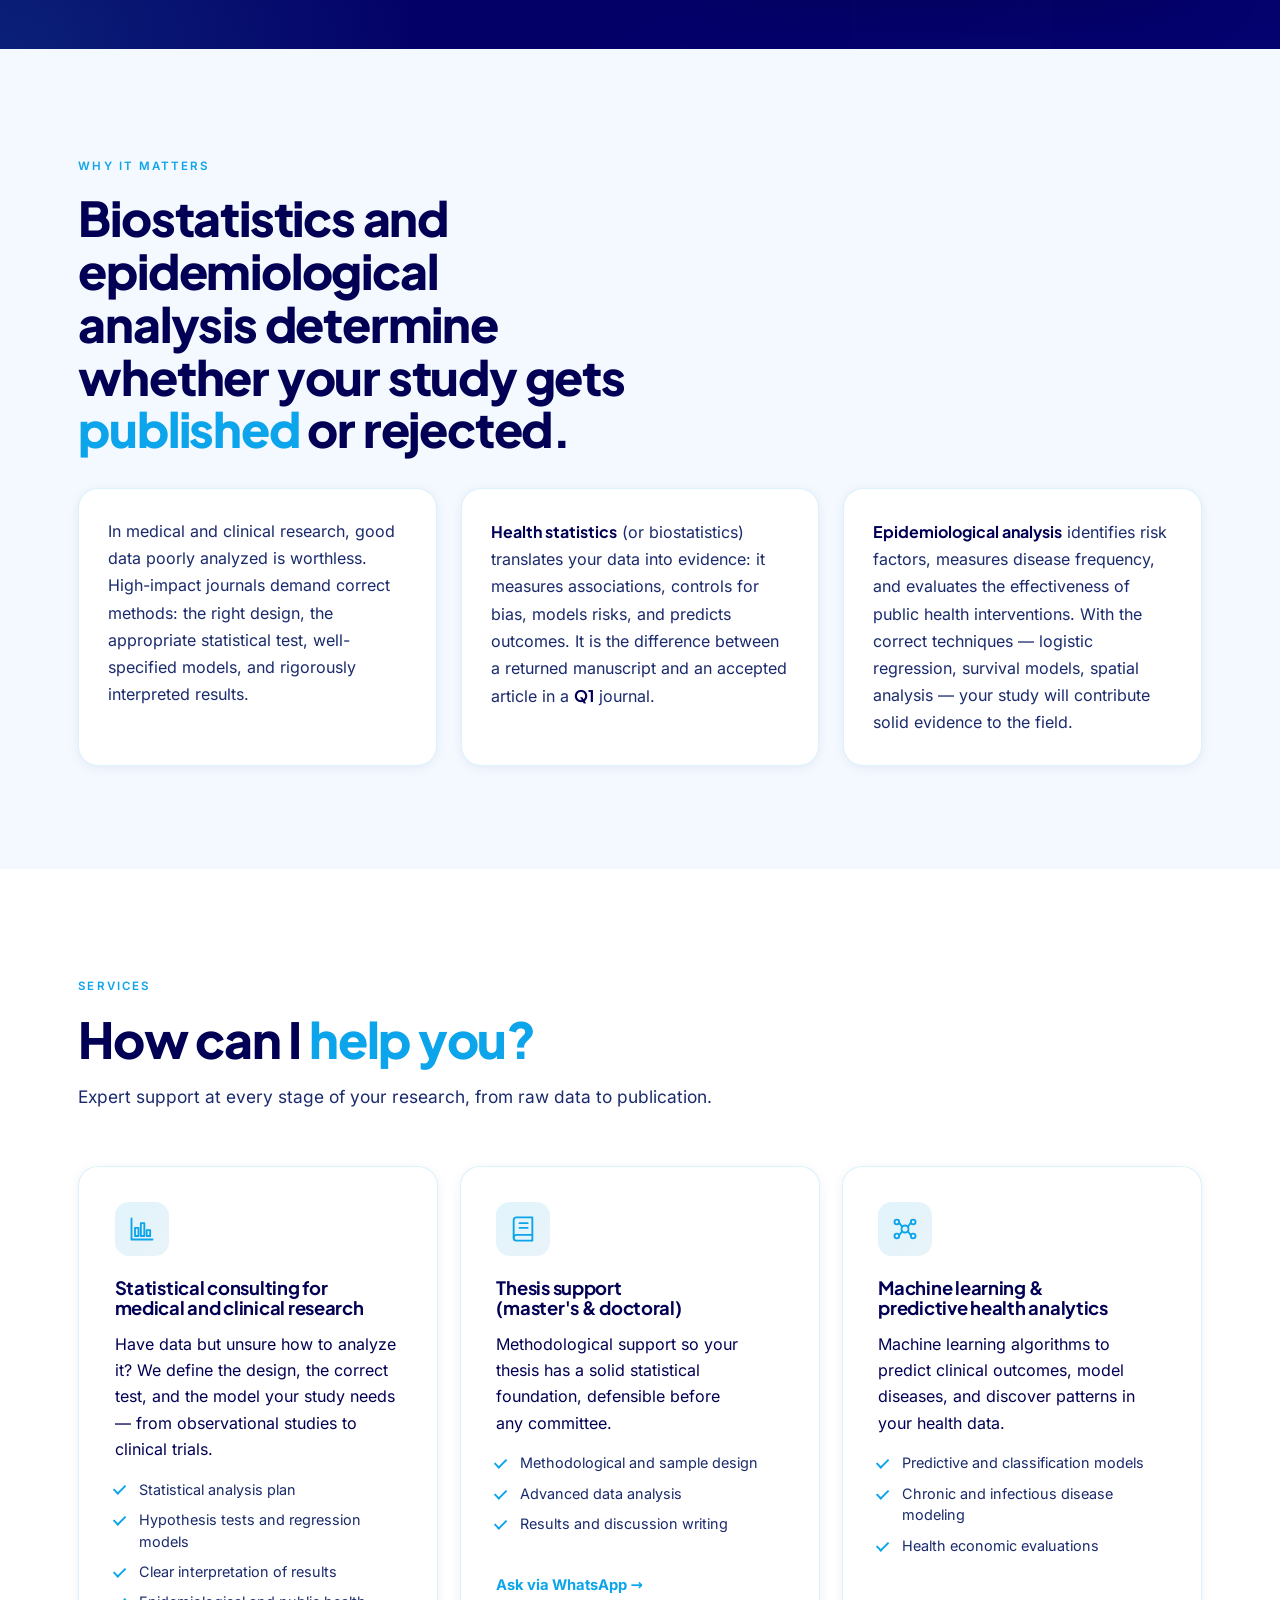
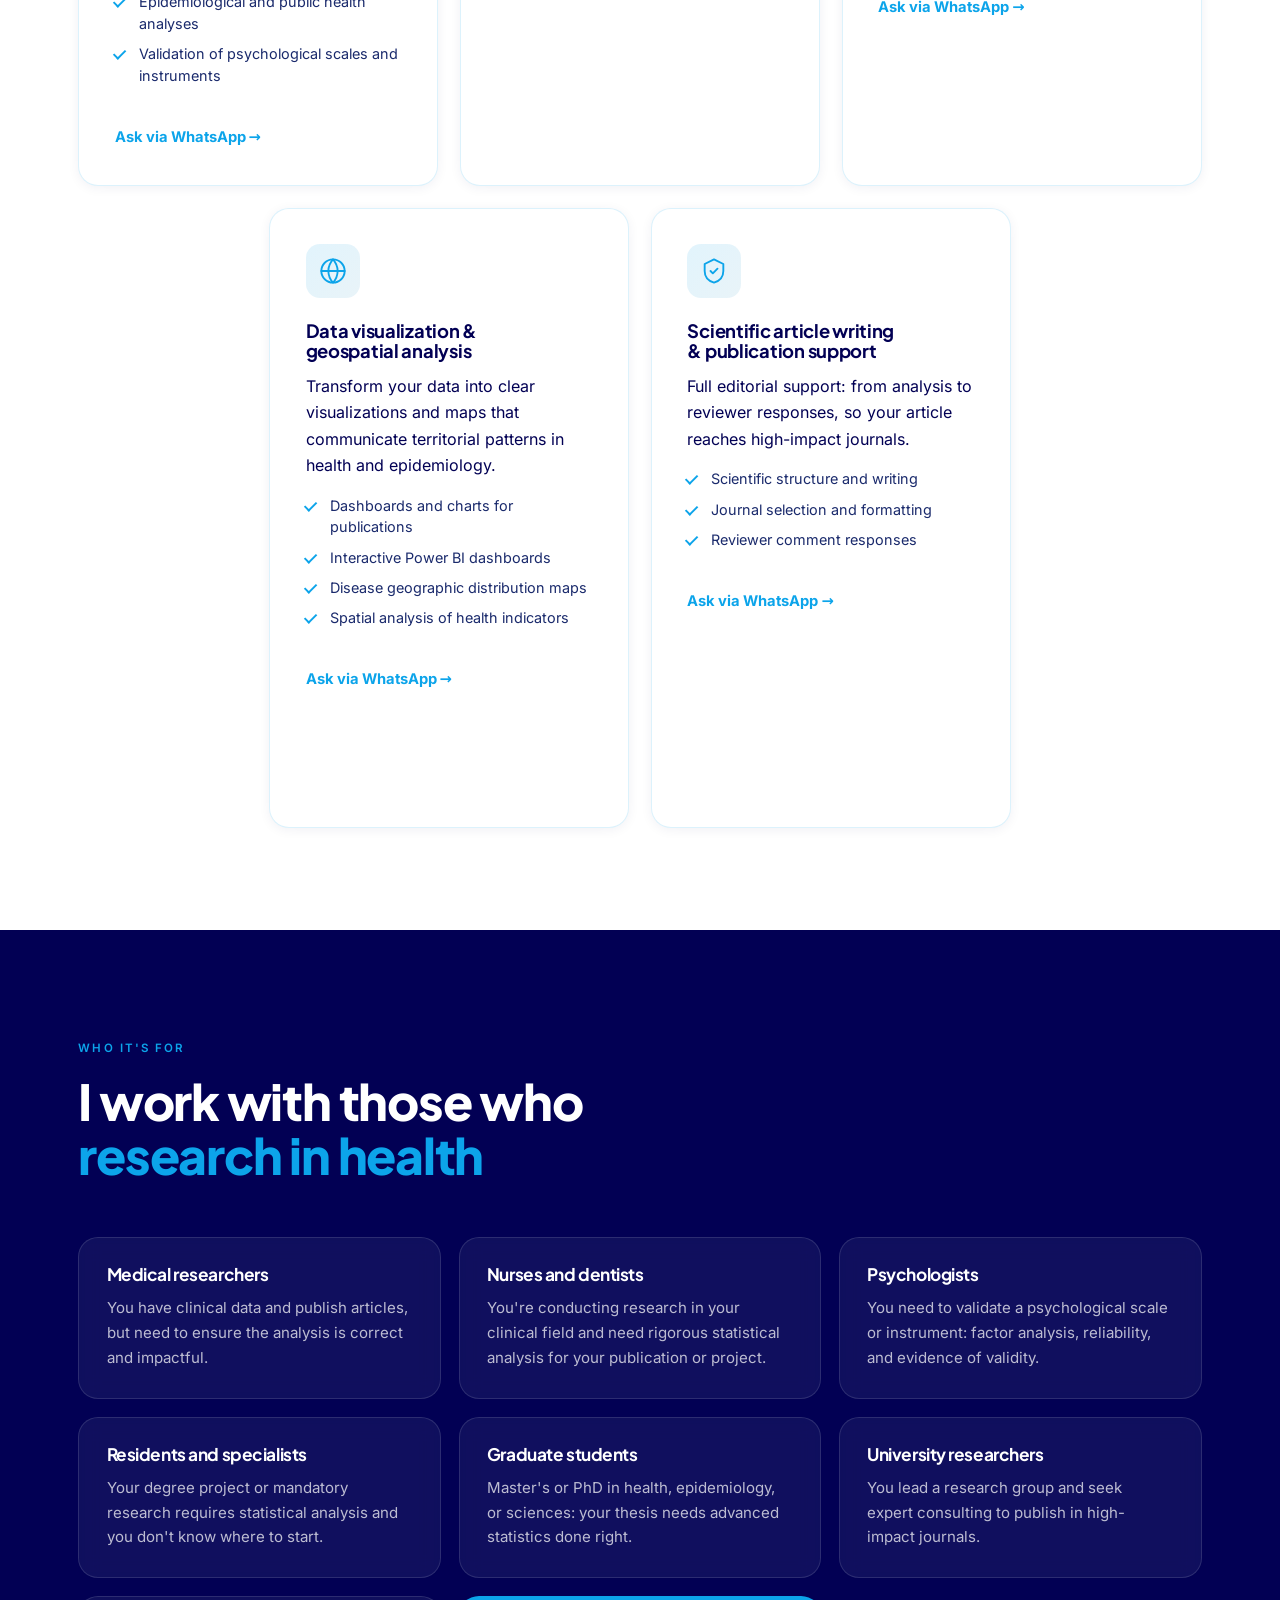
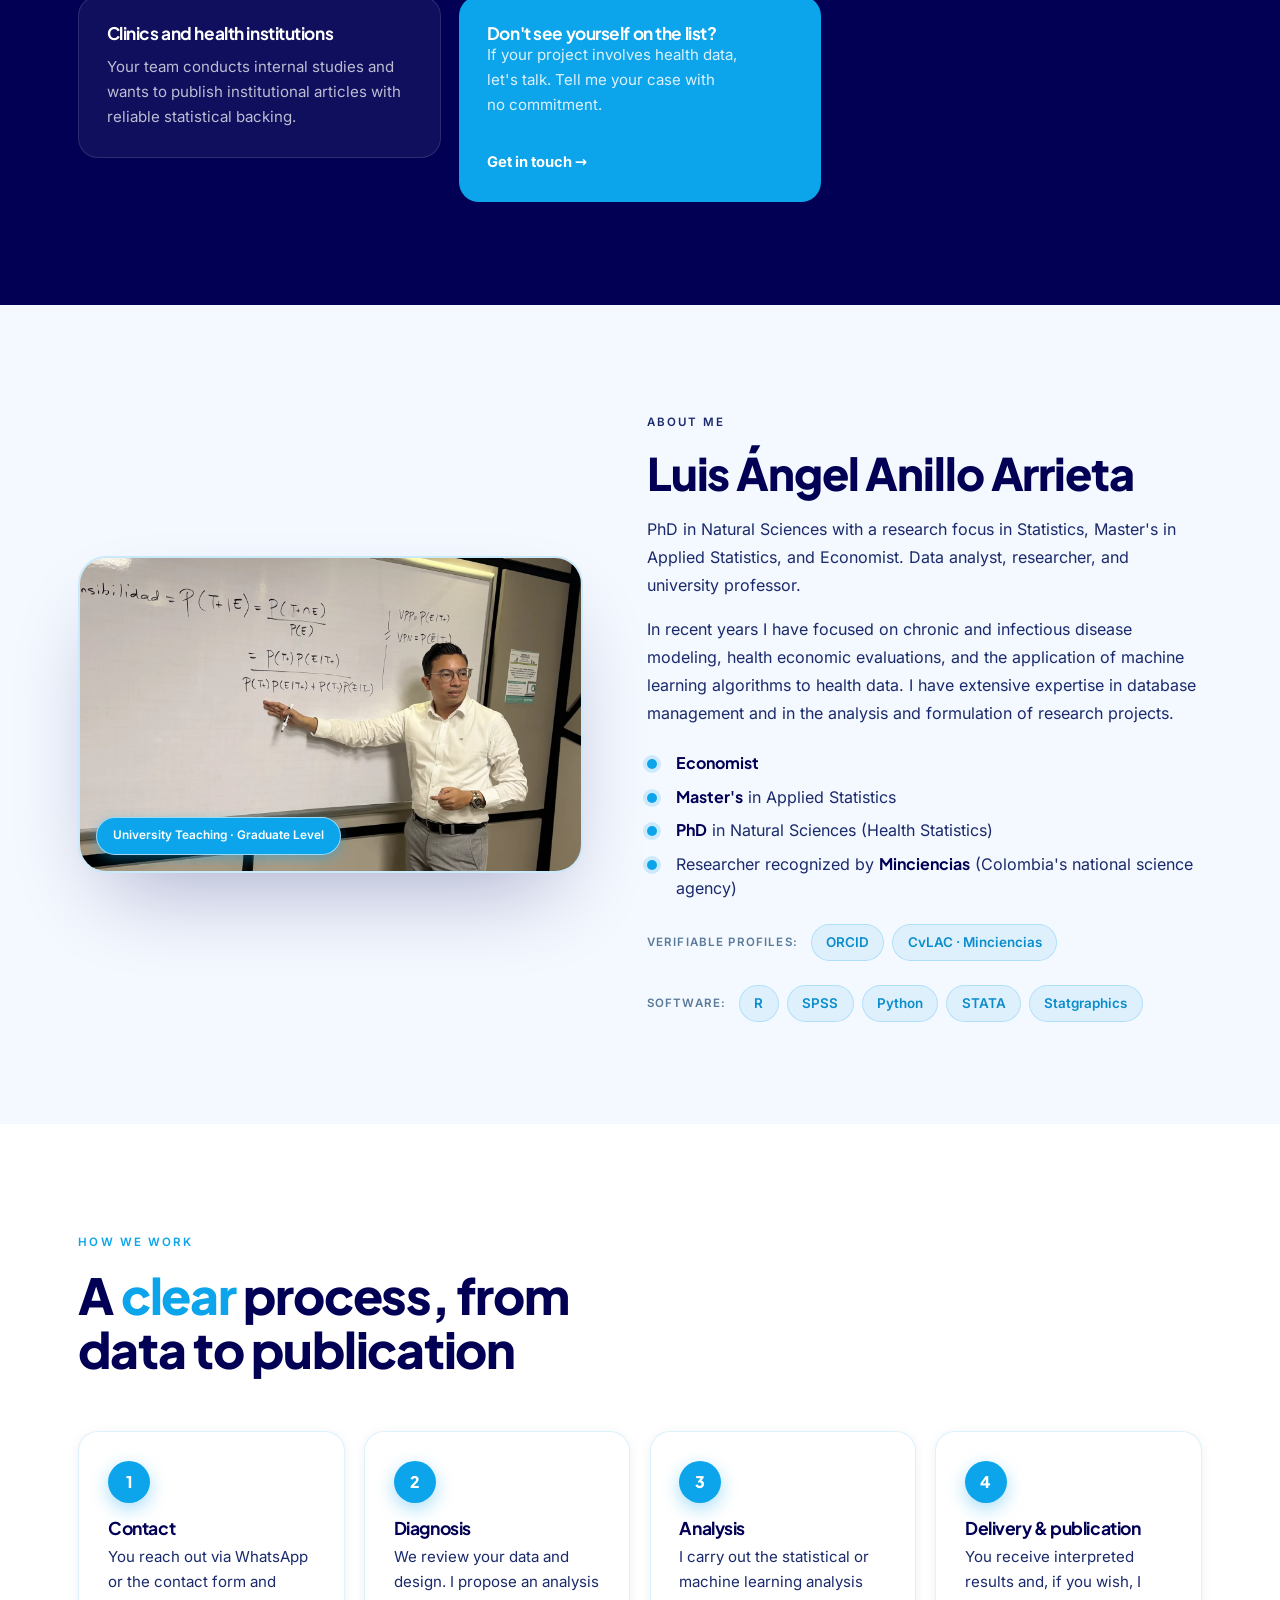
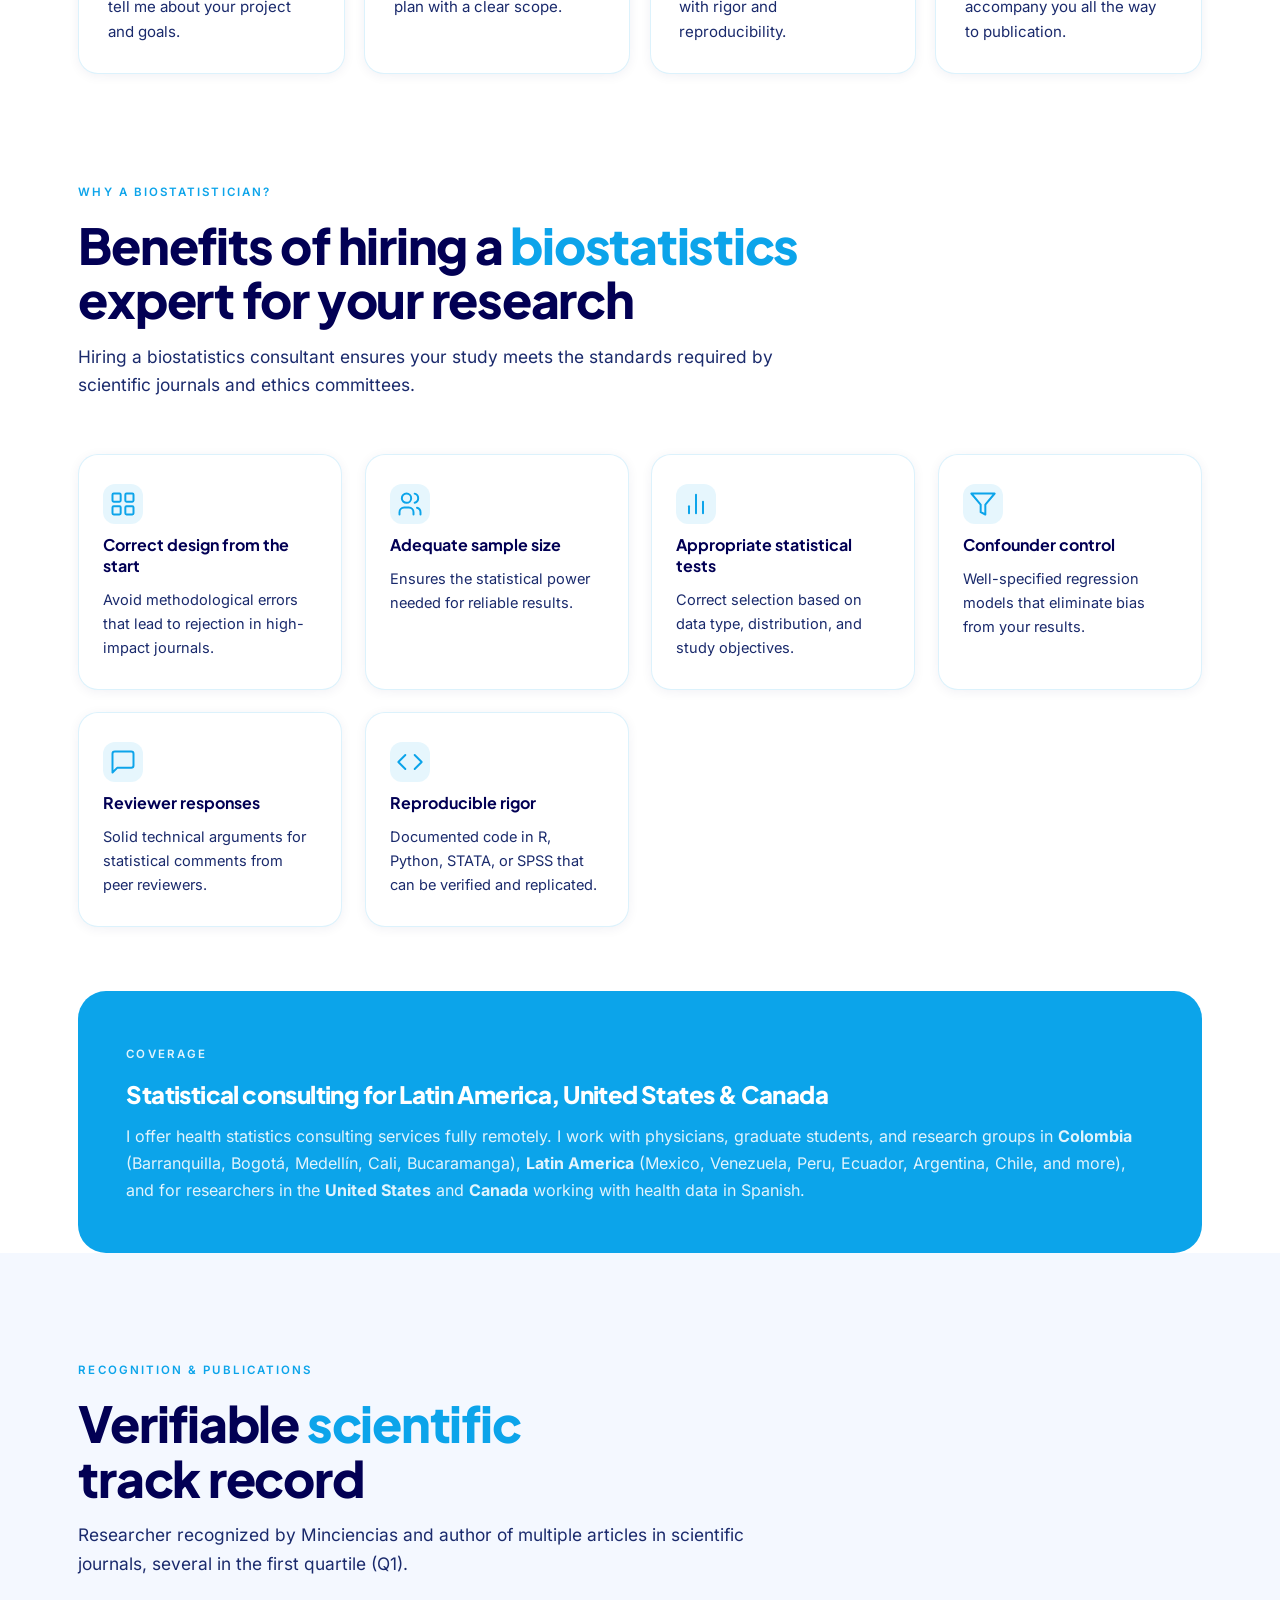
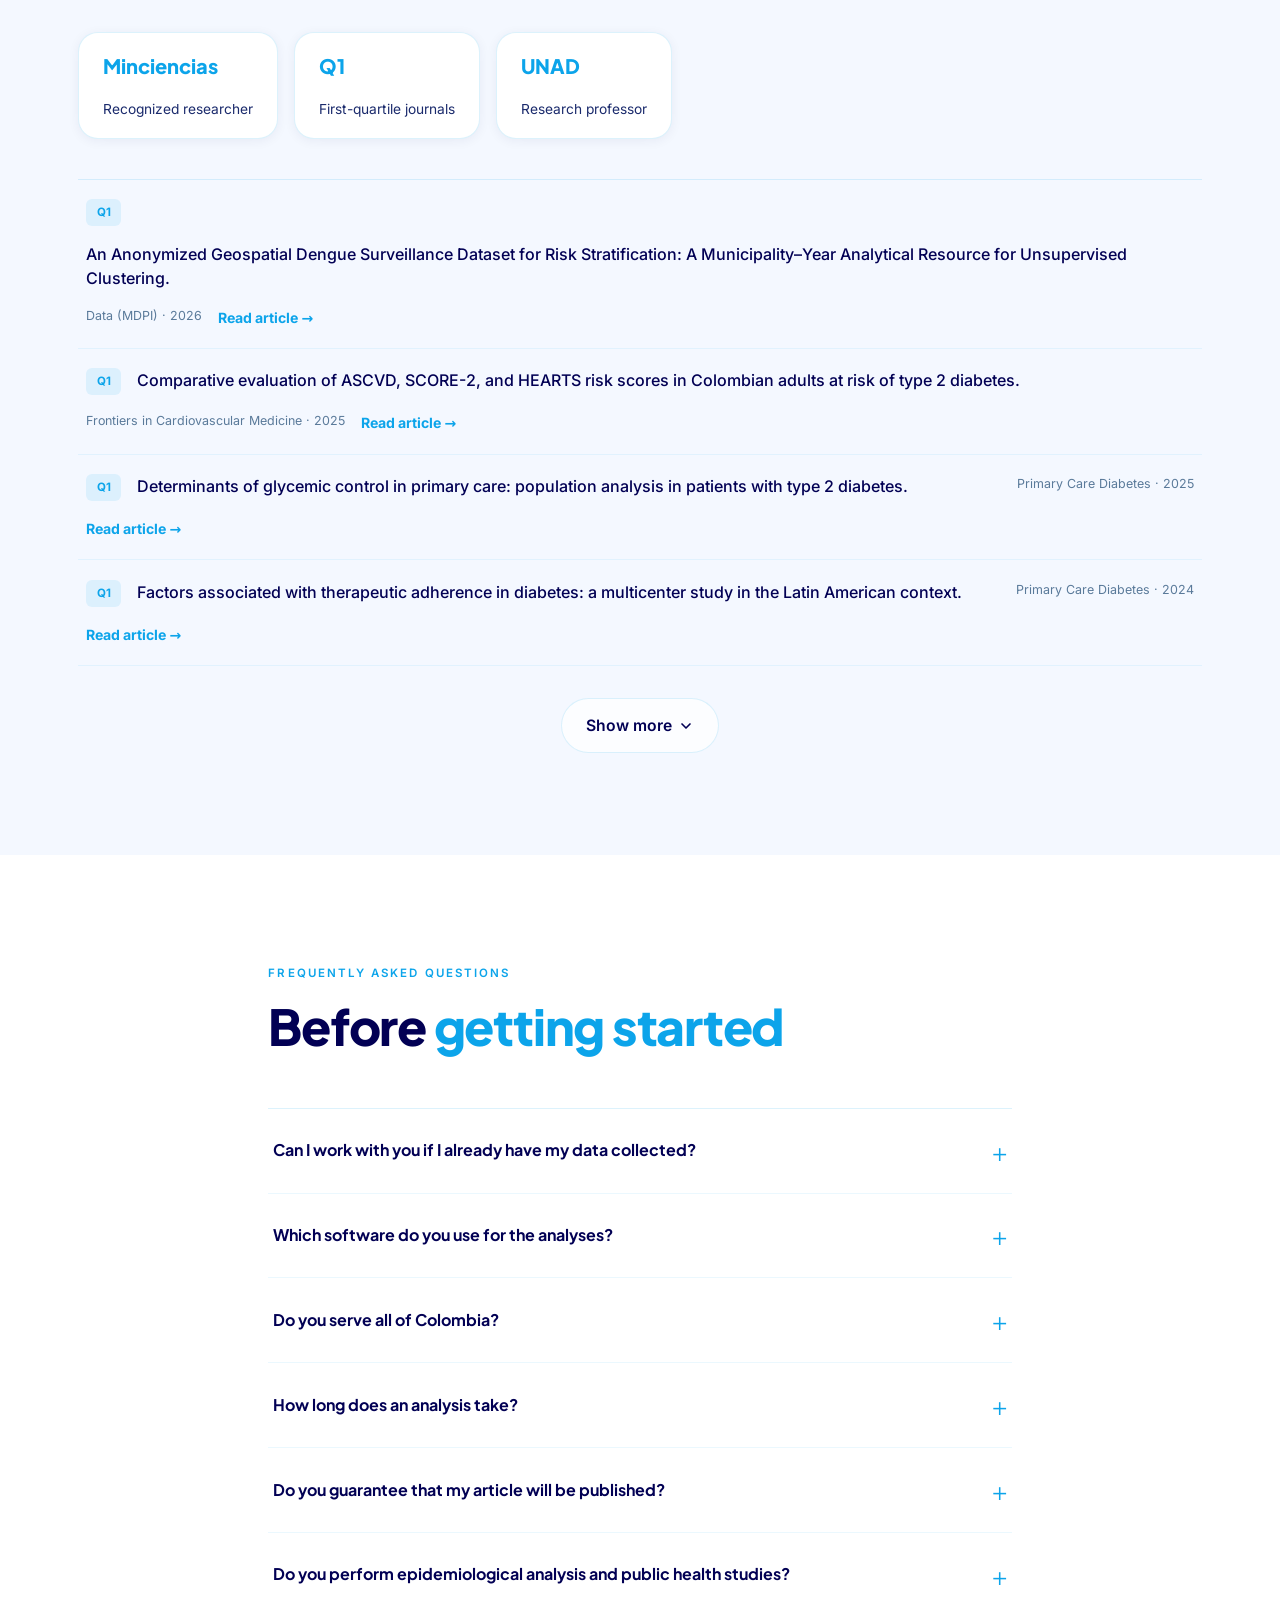
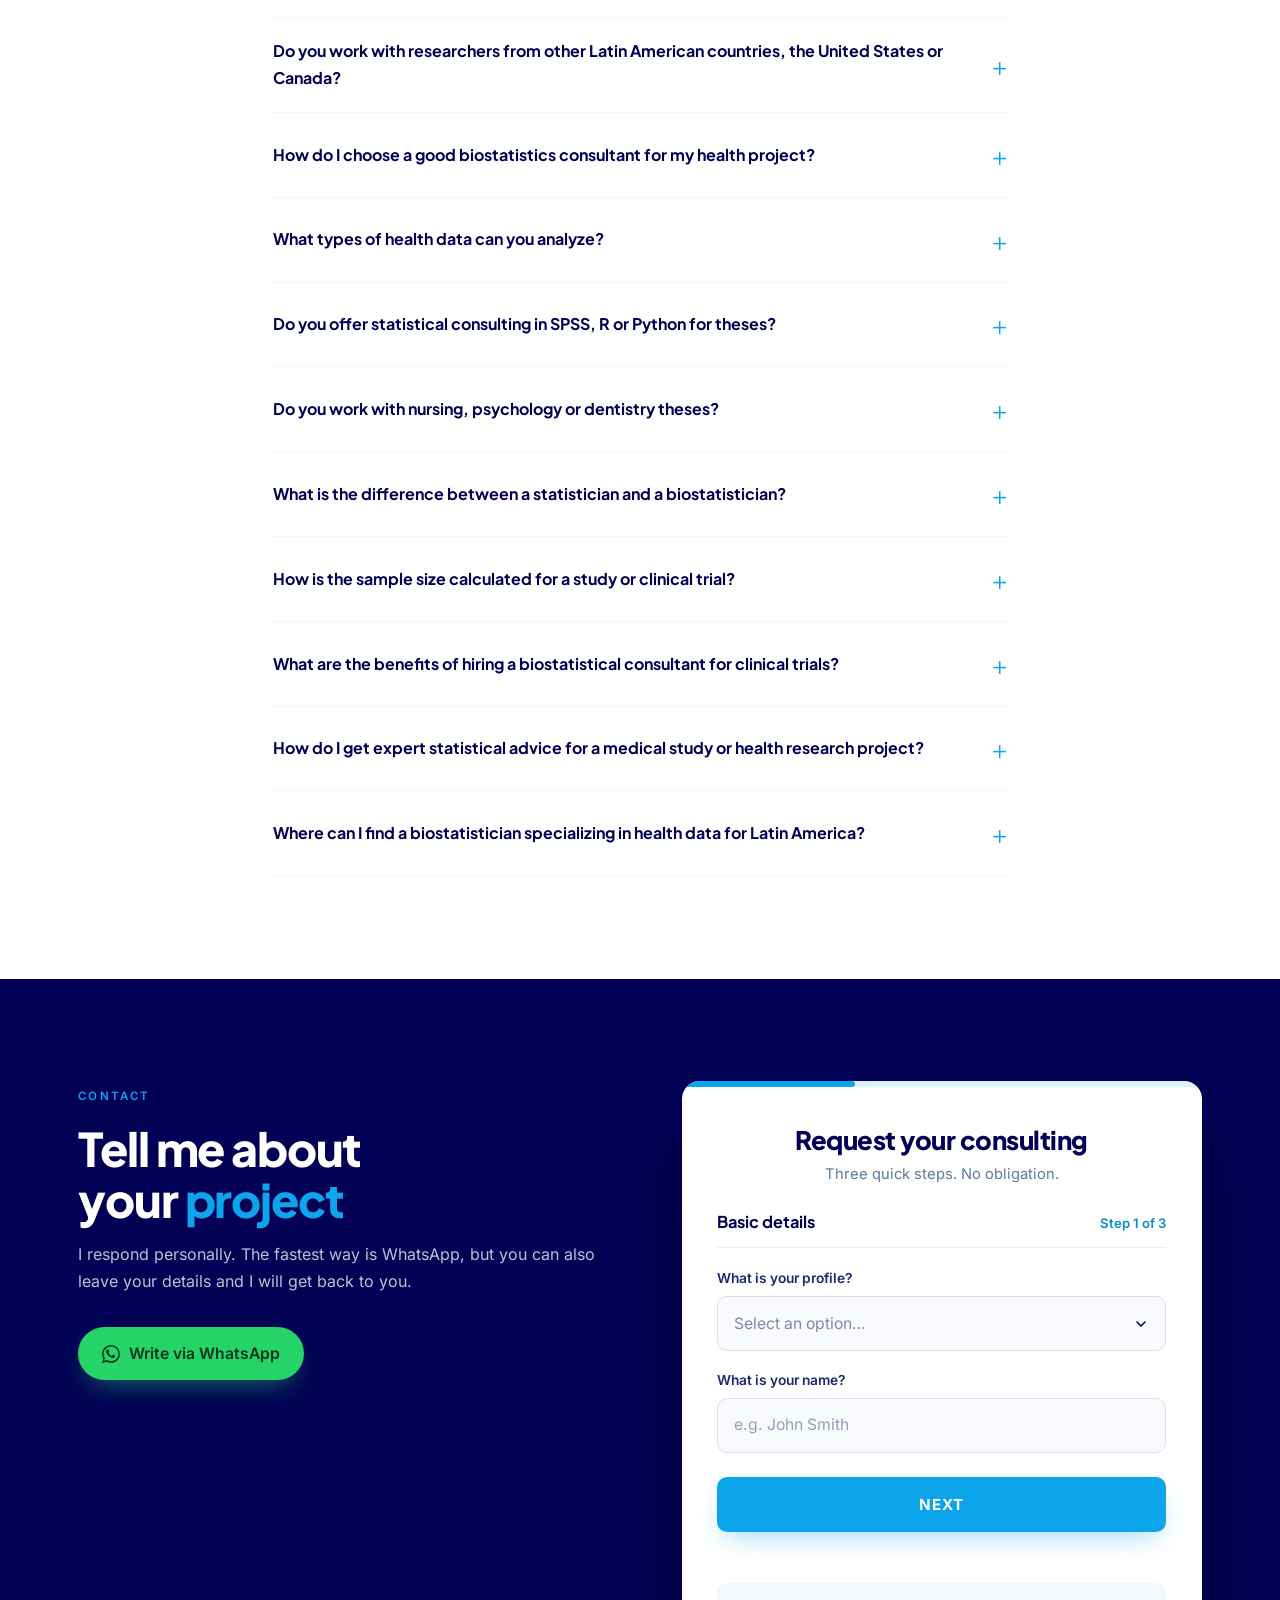
==== commit d282c914: "feat: tres formas de contratar (proceso, etapa, servicio puntual) y formulario de 3 pasos - Bloque "" ====
--- a/en/index.html
+++ b/en/index.html
@@ -18,9 +18,9 @@
     });
   </script>
 
-  <title>Health Statistics Consulting | Biostatistics · Dr. Luis Ángel Anillo</title>
-  <meta name="description" content="Expert biostatistics and health data analysis for researchers in Latin America, USA & Canada. Dr. Luis Ángel Anillo, PhD. Clinical trials, epidemiological studies, machine learning in health, and Q1 journal publication support." />
-  <meta name="robots" content="index, follow" />
+  <title>Health Statistics Consulting | Biostatistician PhD</title>
+  <meta name="description" content="Statistical consulting for your health research: analysis, thesis and manuscript support. Mentorship with Dr. Luis Ángel Anillo, PhD. No obligation." />
+  <meta name="robots" content="index, follow, max-snippet:-1, max-image-preview:large, max-video-preview:-1" />
   <meta name="author" content="Luis Ángel Anillo Arrieta" />
   <link rel="canonical" href="https://www.dranillostats.com/en/" />
   <link rel="alternate" hreflang="es-CO" href="https://www.dranillostats.com/" />
@@ -31,16 +31,17 @@
   <meta property="og:type" content="website" />
   <meta property="og:locale" content="en_US" />
   <meta property="og:url" content="https://www.dranillostats.com/en/" />
-  <meta property="og:title" content="Health Statistics Consulting · Biostatistics | Dr. Luis Ángel Anillo" />
+  <meta property="og:title" content="Health Statistics Consulting | Biostatistician PhD · Dr. Luis Ángel Anillo" />
   <meta property="og:description" content="Expert biostatistics consulting for medical researchers, clinical trials, and public health projects. Remote services for Latin America, USA & Canada." />
-  <meta property="og:image" content="https://www.dranillostats.com/assets/img/foto-hero.jpg" />
-  <meta property="og:image:width" content="900" />
-  <meta property="og:image:height" content="1200" />
+  <meta property="og:image" content="https://www.dranillostats.com/assets/img/og-anillo-en.jpg" />
+  <meta property="og:image:width" content="1200" />
+  <meta property="og:image:height" content="630" />
+  <meta property="og:image:alt" content="Dr. Luis Ángel Anillo, PhD biostatistician: statistical consulting to get your health research published" />
   <meta property="og:image:type" content="image/jpeg" />
   <meta name="twitter:card" content="summary_large_image" />
   <meta name="twitter:title" content="Health Statistics Consulting · Biostatistics | Dr. Luis Ángel Anillo" />
   <meta name="twitter:description" content="Expert biostatistics and health data analysis for researchers in Latin America, USA & Canada." />
-  <meta name="twitter:image" content="https://www.dranillostats.com/assets/img/foto-hero.jpg" />
+  <meta name="twitter:image" content="https://www.dranillostats.com/assets/img/og-anillo-en.jpg" />
 
   <meta name="theme-color" content="#0CA4EA" />
   <link rel="icon" href="../assets/img/logo-anillo.png" type="image/png" />
@@ -51,7 +52,7 @@
 
   <link rel="preload" as="image" href="../assets/img/foto-hero.webp" type="image/webp" fetchpriority="high" />
 
-  <link rel="preload" as="style" href="../styles.css?v=20260820" />
+  <link rel="preload" as="style" href="../styles.css?v=20261001" />
   <style>
 @font-face {
   font-family: 'Inter';
@@ -373,8 +374,8 @@
   .hero-float-card, .hero-float-chip { animation: none; }
 }
   </style>
-  <link rel="stylesheet" href="../styles.css?v=20260820" media="print" onload="this.media='all'" />
-  <noscript><link rel="stylesheet" href="../styles.css?v=20260820" /></noscript>
+  <link rel="stylesheet" href="../styles.css?v=20261001" media="print" onload="this.media='all'" />
+  <noscript><link rel="stylesheet" href="../styles.css?v=20261001" /></noscript>
 
   <!-- Structured data -->
   <script type="application/ld+json">
@@ -392,16 +393,109 @@
         "image": "https://www.dranillostats.com/assets/img/foto-hero.jpg",
         "serviceType": "Biostatistics and Statistical Health Consulting",
         "areaServed": [
-          { "@type": "Country", "name": "Colombia" },
-          { "@type": "Country", "name": "United States" },
-          { "@type": "Country", "name": "Canada" },
-          { "@type": "Place", "name": "Latin America" }
+          {
+            "@type": "Country",
+            "name": "Colombia"
+          },
+          {
+            "@type": "Country",
+            "name": "United States"
+          },
+          {
+            "@type": "Country",
+            "name": "Canada"
+          },
+          {
+            "@type": "Place",
+            "name": "Latin America"
+          },
+          {
+            "@type": "City",
+            "name": "Barranquilla"
+          },
+          {
+            "@type": "City",
+            "name": "Bogotá"
+          },
+          {
+            "@type": "City",
+            "name": "Medellín"
+          },
+          {
+            "@type": "City",
+            "name": "Cali"
+          },
+          {
+            "@type": "City",
+            "name": "Bucaramanga"
+          }
         ],
         "sameAs": [
           "https://www.instagram.com/dranillo_stats/",
           "https://www.linkedin.com/in/luis-angel-anillo-arrieta-11b5172a1/"
         ],
-        "provider": { "@id": "https://www.dranillostats.com/#person" }
+        "hasOfferCatalog": {
+          "@type": "OfferCatalog",
+          "name": "Health Statistics Consulting Services",
+          "itemListElement": [
+            {
+              "@type": "Offer",
+              "itemOffered": {
+                "@type": "Service",
+                "name": "Scientific publication mentorship",
+                "serviceType": "Methodological and statistical guidance to publish in scientific journals",
+                "description": "Five-stage support: research idea and question, protocol and methodological design, statistical analysis, manuscript writing and journal submission. Clients can hire a single stage or the complete process.",
+                "audience": {
+                  "@type": "Audience",
+                  "audienceType": "Residents, medical specialists, master's and PhD students, and faculty researchers"
+                }
+              }
+            },
+            {
+              "@type": "Offer",
+              "itemOffered": {
+                "@type": "Service",
+                "name": "Statistical consulting for medical and clinical research",
+                "description": "Statistical design for observational studies, clinical trials and epidemiological studies. Analysis plan, hypothesis testing and regression models."
+              }
+            },
+            {
+              "@type": "Offer",
+              "itemOffered": {
+                "@type": "Service",
+                "name": "Thesis development and review (master's and PhD)",
+                "description": "Methodological support, advanced analysis and results writing for health-related graduate theses."
+              }
+            },
+            {
+              "@type": "Offer",
+              "itemOffered": {
+                "@type": "Service",
+                "name": "Machine learning and predictive analytics in health",
+                "description": "Predictive and classification models, modeling of chronic and infectious diseases, and health economic evaluations."
+              }
+            },
+            {
+              "@type": "Offer",
+              "itemOffered": {
+                "@type": "Service",
+                "name": "Data visualization and geospatial analysis",
+                "description": "Dashboards, figures for scientific publications, disease distribution maps and spatial analysis of health indicators."
+              }
+            },
+            {
+              "@type": "Offer",
+              "itemOffered": {
+                "@type": "Service",
+                "name": "Scientific article writing and publication",
+                "description": "Complete editorial support: structure, journal selection, response to reviewers and publication in Q1 journals."
+              }
+            }
+          ]
+        },
+        "provider": {
+          "@id": "https://www.dranillostats.com/#person"
+        }
       },
       {
         "@type": "Person",
@@ -423,23 +517,77 @@
           "https://scienti.minciencias.gov.co/cvlac/visualizador/generarCurriculoCv.do?cod_rh=0001648158",
           "https://www.linkedin.com/in/luis-angel-anillo-arrieta-11b5172a1/"
         ],
-        "knowsAbout": ["Biostatistics", "Health Statistics", "Epidemiological Analysis", "Machine Learning in Health", "Health Economic Evaluation", "Chronic Disease Modeling", "Data Analysis", "Data Visualization", "Geospatial Analysis", "R", "Python", "SPSS", "STATA", "Statgraphics"],
+        "knowsAbout": [
+          "Biostatistics",
+          "Health Statistics",
+          "Epidemiological Analysis",
+          "Machine Learning in Health",
+          "Health Economic Evaluation",
+          "Chronic Disease Modeling",
+          "Data Analysis",
+          "Data Visualization",
+          "Geospatial Analysis",
+          "R",
+          "Python",
+          "SPSS",
+          "STATA",
+          "Statgraphics"
+        ],
         "knowsLanguage": [
-          { "@type": "Language", "name": "Spanish" },
-          { "@type": "Language", "name": "English" }
+          {
+            "@type": "Language",
+            "name": "Spanish"
+          },
+          {
+            "@type": "Language",
+            "name": "English"
+          }
         ],
         "honorificPrefix": "Dr.",
-        "description": "Colombian biostatistician with a PhD in Natural Sciences (Health Statistics), Minciencias-recognized researcher, and Research Professor at UNAD. Over 10 years of experience in health data analysis and 20+ publications in Q1 journals including Frontiers in Cardiovascular Medicine, Primary Care Diabetes, and PLOS ONE.",
-        "nationality": { "@type": "Country", "name": "Colombia" },
+        "description": "Colombian biostatistician with a PhD in Natural Sciences (Health Statistics), Minciencias-recognized researcher, and Research Professor at UNAD. Over 10 years of experience in health data analysis and 20+ scientific articles, mostly in Q1 journals, including Frontiers in Cardiovascular Medicine, Primary Care Diabetes, and PLOS ONE.",
+        "nationality": {
+          "@type": "Country",
+          "name": "Colombia"
+        },
         "memberOf": [
-          { "@type": "Organization", "name": "Minciencias", "sameAs": "https://minciencias.gov.co/" },
-          { "@type": "CollegeOrUniversity", "name": "UNAD", "sameAs": "https://www.unad.edu.co/" }
+          {
+            "@type": "Organization",
+            "name": "Minciencias",
+            "sameAs": "https://minciencias.gov.co/"
+          },
+          {
+            "@type": "CollegeOrUniversity",
+            "name": "UNAD",
+            "sameAs": "https://www.unad.edu.co/"
+          }
         ],
         "hasCredential": [
-          { "@type": "EducationalOccupationalCredential", "credentialCategory": "degree", "name": "PhD in Natural Sciences (Health Statistics)" },
-          { "@type": "EducationalOccupationalCredential", "credentialCategory": "degree", "name": "Master's in Applied Statistics" },
-          { "@type": "EducationalOccupationalCredential", "credentialCategory": "degree", "name": "Economist" }
-        ]
+          {
+            "@type": "EducationalOccupationalCredential",
+            "credentialCategory": "degree",
+            "name": "PhD in Natural Sciences (Health Statistics)"
+          },
+          {
+            "@type": "EducationalOccupationalCredential",
+            "credentialCategory": "degree",
+            "name": "Master's in Applied Statistics"
+          },
+          {
+            "@type": "EducationalOccupationalCredential",
+            "credentialCategory": "degree",
+            "name": "Economist"
+          }
+        ],
+        "worksFor": {
+          "@type": "CollegeOrUniversity",
+          "name": "UNAD",
+          "sameAs": "https://www.unad.edu.co/"
+        },
+        "address": {
+          "@type": "PostalAddress",
+          "addressLocality": "Barranquilla",
+          "addressCountry": "CO"
+        }
       },
       {
         "@type": "WebPage",
@@ -447,7 +595,14 @@
         "url": "https://www.dranillostats.com/en/",
         "name": "Health Statistics Consulting | Dr. Luis Ángel Anillo",
         "inLanguage": "en",
-        "isPartOf": { "@type": "WebSite", "url": "https://www.dranillostats.com/" }
+        "isPartOf": {
+          "@type": "WebSite",
+          "url": "https://www.dranillostats.com/"
+        },
+        "author": {
+          "@id": "https://www.dranillostats.com/#person"
+        },
+        "dateModified": "2026-09-25"
       },
       {
         "@type": "FAQPage",
@@ -455,60 +610,256 @@
         "mainEntity": [
           {
             "@type": "Question",
+            "name": "Can I work with you if I already have my data collected?",
+            "acceptedAnswer": {
+              "@type": "Answer",
+              "text": "Yes. I work both from the study design stage and with databases that have already been collected. I review the data quality and propose the appropriate analysis."
+            }
+          },
+          {
+            "@type": "Question",
+            "name": "Which software do you use for the analyses?",
+            "acceptedAnswer": {
+              "@type": "Answer",
+              "text": "Whatever you need: R, SPSS, Python, STATA or Statgraphics. I deliver reproducible results and, if you wish, the documented code."
+            }
+          },
+          {
+            "@type": "Question",
+            "name": "Do you serve all of Colombia?",
+            "acceptedAnswer": {
+              "@type": "Answer",
+              "text": "Yes. I work remotely with researchers, clinics and students in Bogotá, Medellín, Cali, Barranquilla, Bucaramanga and across the whole country."
+            }
+          },
+          {
+            "@type": "Question",
+            "name": "How long does an analysis take?",
+            "acceptedAnswer": {
+              "@type": "Answer",
+              "text": "It depends on the scope. After reviewing your project I give you a clear time estimate before we start, with no surprises."
+            }
+          },
+          {
+            "@type": "Question",
+            "name": "Do you guarantee that my article will be published?",
+            "acceptedAnswer": {
+              "@type": "Answer",
+              "text": "I wish I could promise it! The reality is that acceptance depends on each journal and its reviewers. What I do guarantee is close support, rigorous analysis and all my experience so that your work has the best chances of being published in a high-impact journal."
+            }
+          },
+          {
+            "@type": "Question",
+            "name": "Do you perform epidemiological analysis and public health studies?",
+            "acceptedAnswer": {
+              "@type": "Answer",
+              "text": "Yes. I work with all kinds of epidemiological studies: cohort, case-control, cross-sectional and clinical trials. I apply logistic regression, survival models, spatial analysis and public health impact evaluations. If your study involves epidemiological or population health data, I can help you from design to final analysis."
+            }
+          },
+          {
+            "@type": "Question",
+            "name": "Do you work with researchers from other Latin American countries, the United States or Canada?",
+            "acceptedAnswer": {
+              "@type": "Answer",
+              "text": "Yes. I work fully remotely with researchers across Latin America —Mexico, Venezuela, Peru, Ecuador, Argentina, Chile and more— as well as Spanish-speaking researchers in the United States and Canada. Communication is via WhatsApp or video call, and deliverables are digital."
+            }
+          },
+          {
+            "@type": "Question",
+            "name": "How do I choose a good biostatistics consultant for my health project?",
+            "acceptedAnswer": {
+              "@type": "Answer",
+              "text": "The keys to choosing a health statistics consultant are: doctoral training in statistics or biostatistics, experience publishing in high-impact journals, command of specialized software (R, STATA, SPSS, Python) and the ability to explain results clearly. Verify their ORCID, their Q1 publications and whether they are recognized by a scientific body such as Minciencias. A good consultant supports you through the whole process, not just the calculation."
+            }
+          },
+          {
+            "@type": "Question",
+            "name": "What types of health data can you analyze?",
+            "acceptedAnswer": {
+              "@type": "Answer",
+              "text": "I work with data from clinical trials, population health surveys, electronic patient records, administrative databases (RIPS, DANE, ENDS surveys), public health data and geospatial disease data. If you have a specific type of data, tell me your case and we will define the best statistical approach together."
+            }
+          },
+          {
+            "@type": "Question",
+            "name": "Do you offer statistical consulting in SPSS, R or Python for theses?",
+            "acceptedAnswer": {
+              "@type": "Answer",
+              "text": "Yes. I work with SPSS, R, Python, STATA and Statgraphics depending on what you use or prefer to learn. If your university requires specific software, I adapt the analysis to that tool and deliver documented, reproducible code."
+            }
+          },
+          {
+            "@type": "Question",
+            "name": "Do you work with nursing, psychology or dentistry theses?",
+            "acceptedAnswer": {
+              "@type": "Answer",
+              "text": "Yes. Besides medicine, I support theses and research projects in nursing, psychology, dentistry and other health disciplines, including the validation of psychological scales and instruments."
+            }
+          },
+          {
+            "@type": "Question",
+            "name": "What is the difference between a statistician and a biostatistician?",
+            "acceptedAnswer": {
+              "@type": "Answer",
+              "text": "A general statistician masters the mathematical methods of data analysis. A biostatistician applies those methods specifically to health questions: clinical trial design, confounder control, epidemiological analysis and the standards required by ethics committees and medical journals. That is why many health journals ask for the analysis to be reviewed by a biostatistician."
+            }
+          },
+          {
+            "@type": "Question",
+            "name": "How is the sample size calculated for a study or clinical trial?",
+            "acceptedAnswer": {
+              "@type": "Answer",
+              "text": "Sample size depends on the effect you want to detect, the variability of your data, the significance level and the desired statistical power (typically 80-90%). The calculation changes depending on whether it is a prevalence study, a clinical trial, a case-control study or a regression analysis. As part of the consulting, I do this calculation with the right formula and software for your specific design and explain how to justify it to your ethics committee or reviewer."
+            }
+          },
+          {
+            "@type": "Question",
             "name": "What are the benefits of hiring a biostatistical consultant for clinical trials?",
-            "acceptedAnswer": { "@type": "Answer", "text": "A biostatistical consultant ensures your clinical trial is correctly designed from the start — preventing methodological errors that lead to journal rejection. Key benefits include: appropriate sample size calculation for statistical power, correct hypothesis tests for your data type, well-specified regression models that control confounders, reproducible analysis in R/Python/STATA, and expert responses to statistical reviewers' comments." }
+            "acceptedAnswer": {
+              "@type": "Answer",
+              "text": "A biostatistical consultant ensures your clinical trial is correctly designed from the start — preventing methodological errors that lead to journal rejection. Key benefits include: appropriate sample size calculation for statistical power, correct hypothesis tests for your data type, well-specified regression models that control confounders, reproducible analysis in R/Python/STATA, and expert responses to statistical reviewers' comments."
+            }
           },
           {
             "@type": "Question",
             "name": "How do I get expert statistical advice for a medical study or health research project?",
-            "acceptedAnswer": { "@type": "Answer", "text": "Contact Dr. Luis Ángel Anillo Arrieta via WhatsApp or email to describe your project. After an initial free diagnostic review, you will receive a clear analysis plan and scope. Services cover study design, statistical analysis, data visualization, epidemiological modeling, and scientific publication support from data to Q1 journal submission." }
+            "acceptedAnswer": {
+              "@type": "Answer",
+              "text": "Contact Dr. Anillo via WhatsApp or email to describe your project. After an initial free diagnostic review, you'll receive a clear analysis plan and scope. Services cover study design, statistical analysis, data visualization, epidemiological modeling, and scientific publication support from data to Q1 journal submission."
+            }
           },
           {
             "@type": "Question",
             "name": "Where can I find a biostatistician specializing in health data for Latin America?",
-            "acceptedAnswer": { "@type": "Answer", "text": "Dr. Luis Ángel Anillo Arrieta (ORCID: 0000-0002-3136-7636, Minciencias-recognized researcher) offers remote biostatistics consulting to researchers across Colombia, Mexico, Peru, Venezuela, Argentina, Chile, and to Spanish-speaking health researchers in the United States and Canada. Proficient in R, Python, SPSS, STATA, and Statgraphics." }
-          },
-          {
-            "@type": "Question",
-            "name": "Can you help if I already have my data collected?",
-            "acceptedAnswer": { "@type": "Answer", "text": "Yes. I work both from study design and with already-collected datasets. I review data quality and propose the appropriate analysis plan." }
-          },
-          {
-            "@type": "Question",
-            "name": "Which statistical software do you use?",
-            "acceptedAnswer": { "@type": "Answer", "text": "Depending on your needs: R, SPSS, Python, STATA, or Statgraphics. I deliver reproducible results and, if you wish, documented code." }
-          },
-          {
-            "@type": "Question",
-            "name": "Do you work with researchers in the United States or Canada?",
-            "acceptedAnswer": { "@type": "Answer", "text": "Yes. I work fully remotely with Spanish-speaking health researchers in the United States and Canada. Communication is via WhatsApp or video call and all deliverables are digital." }
-          },
-          {
-            "@type": "Question",
-            "name": "What types of health data can you analyze?",
-            "acceptedAnswer": { "@type": "Answer", "text": "I work with data from clinical trials, population health surveys, electronic patient records, administrative databases, public health data, and geospatial disease data. Tell me your specific case and we will define the best statistical approach together." }
-          },
-          {
-            "@type": "Question",
-            "name": "Do you offer statistical consulting in SPSS, R, or Python for theses?",
-            "acceptedAnswer": { "@type": "Answer", "text": "Yes. I work with SPSS, R, Python, STATA, and Statgraphics depending on what you already use or want to learn. If your university requires a specific software, I adapt the analysis to that tool and deliver documented, reproducible code." }
-          },
-          {
-            "@type": "Question",
-            "name": "Do you work with nursing, psychology, or dentistry theses?",
-            "acceptedAnswer": { "@type": "Answer", "text": "Yes. Beyond medicine, I support theses and research projects in nursing, psychology, dentistry, and other health disciplines, including validation of psychological scales and instruments." }
-          },
-          {
-            "@type": "Question",
-            "name": "What is the difference between a statistician and a biostatistician?",
-            "acceptedAnswer": { "@type": "Answer", "text": "A general statistician masters the mathematical methods of data analysis. A biostatistician applies those methods specifically to health questions: clinical trial design, confounder control, epidemiological analysis, and the standards required by ethics committees and medical journals. That is why many health journals require a biostatistician to review the analysis." }
-          },
-          {
-            "@type": "Question",
-            "name": "How do I calculate the sample size for a clinical trial or research study?",
-            "acceptedAnswer": { "@type": "Answer", "text": "Sample size depends on the effect size you want to detect, the variability in your data, your significance level, and your desired statistical power (typically 80-90%). The calculation differs for prevalence studies, clinical trials, case-control studies, and regression analyses. As part of the consulting service, I run this calculation with the correct formula and software for your specific design and help you justify it to your ethics committee or a journal reviewer." }
+            "acceptedAnswer": {
+              "@type": "Answer",
+              "text": "Dr. Luis Ángel Anillo Arrieta (ORCID: 0000-0002-3136-7636, Minciencias-recognized researcher) offers remote biostatistics consulting to researchers across Colombia, Mexico, Peru, Venezuela, Argentina, Chile, and to Spanish-speaking health researchers in the United States and Canada. Proficient in R, Python, SPSS, STATA, and Statgraphics."
+            }
           }
         ]
+      },
+      {
+        "@type": "ScholarlyArticle",
+        "@id": "https://doi.org/10.3390/data11070167",
+        "name": "An Anonymized Geospatial Dengue Surveillance Dataset for Risk Stratification: A Municipality–Year Analytical Resource for Unsupervised Clustering",
+        "url": "https://doi.org/10.3390/data11070167",
+        "author": {
+          "@id": "https://www.dranillostats.com/#person"
+        },
+        "datePublished": "2026",
+        "isPartOf": {
+          "@type": "Periodical",
+          "name": "Data (MDPI)"
+        },
+        "identifier": {
+          "@type": "PropertyValue",
+          "propertyID": "doi",
+          "value": "10.3390/data11070167"
+        }
+      },
+      {
+        "@type": "ScholarlyArticle",
+        "@id": "https://doi.org/10.3389/fcvm.2025.1734611",
+        "name": "Comparative evaluation of ASCVD, SCORE-2, and HEARTS risk scores in Colombian adults at risk of type 2 diabetes: stratification, concordance, and associated factors",
+        "url": "https://www.frontiersin.org/journals/cardiovascular-medicine/articles/10.3389/fcvm.2025.1734611/full",
+        "author": {
+          "@id": "https://www.dranillostats.com/#person"
+        },
+        "datePublished": "2025",
+        "isPartOf": {
+          "@type": "Periodical",
+          "name": "Frontiers in Cardiovascular Medicine"
+        },
+        "identifier": {
+          "@type": "PropertyValue",
+          "propertyID": "doi",
+          "value": "10.3389/fcvm.2025.1734611"
+        }
+      },
+      {
+        "@type": "ScholarlyArticle",
+        "@id": "https://www.primary-care-diabetes.com/article/S1751-9918(25)00083-X/fulltext",
+        "name": "Determinants of glycemic control in primary care: population analysis in patients with type 2 diabetes",
+        "url": "https://www.primary-care-diabetes.com/article/S1751-9918(25)00083-X/fulltext",
+        "author": {
+          "@id": "https://www.dranillostats.com/#person"
+        },
+        "datePublished": "2025",
+        "isPartOf": {
+          "@type": "Periodical",
+          "name": "Primary Care Diabetes"
+        }
+      },
+      {
+        "@type": "ScholarlyArticle",
+        "@id": "https://www.primary-care-diabetes.com/article/S1751-9918(24)00114-1/fulltext",
+        "name": "Factors associated with therapeutic adherence in diabetes: a multicenter study in the Latin American context",
+        "url": "https://www.primary-care-diabetes.com/article/S1751-9918(24)00114-1/fulltext",
+        "author": {
+          "@id": "https://www.dranillostats.com/#person"
+        },
+        "datePublished": "2024",
+        "isPartOf": {
+          "@type": "Periodical",
+          "name": "Primary Care Diabetes"
+        }
+      },
+      {
+        "@type": "ScholarlyArticle",
+        "@id": "https://doi.org/10.1371/journal.pone.0274157",
+        "name": "Longitudinal health survey of women from Venezuela in Colombia (ELSA-VENCOL): First report",
+        "url": "https://doi.org/10.1371/journal.pone.0274157",
+        "author": {
+          "@id": "https://www.dranillostats.com/#person"
+        },
+        "datePublished": "2023",
+        "isPartOf": {
+          "@type": "Periodical",
+          "name": "PLOS ONE"
+        },
+        "identifier": {
+          "@type": "PropertyValue",
+          "propertyID": "doi",
+          "value": "10.1371/journal.pone.0274157"
+        }
+      },
+      {
+        "@type": "ScholarlyArticle",
+        "@id": "https://doi.org/10.1007/s11136-023-03398-x",
+        "name": "Glycemic status and health-related quality of life (HRQOL) in populations at risk of diabetes in two Latin American cities",
+        "url": "https://doi.org/10.1007/s11136-023-03398-x",
+        "author": {
+          "@id": "https://www.dranillostats.com/#person"
+        },
+        "datePublished": "2023",
+        "isPartOf": {
+          "@type": "Periodical",
+          "name": "Quality of Life Research"
+        },
+        "identifier": {
+          "@type": "PropertyValue",
+          "propertyID": "doi",
+          "value": "10.1007/s11136-023-03398-x"
+        }
+      },
+      {
+        "@type": "ScholarlyArticle",
+        "@id": "https://doi.org/10.1186/s12955-021-01894-7",
+        "name": "Health-related quality of life (HRQoL) in a population at risk of type 2 diabetes: a cross-sectional study in two Latin American cities",
+        "url": "https://doi.org/10.1186/s12955-021-01894-7",
+        "author": {
+          "@id": "https://www.dranillostats.com/#person"
+        },
+        "datePublished": "2021",
+        "isPartOf": {
+          "@type": "Periodical",
+          "name": "Health and Quality of Life Outcomes"
+        },
+        "identifier": {
+          "@type": "PropertyValue",
+          "propertyID": "doi",
+          "value": "10.1186/s12955-021-01894-7"
+        }
       }
     ]
   }
@@ -534,6 +885,7 @@
 
       <nav class="nav-links" aria-label="Main navigation">
         <a href="#services">Services</a>
+        <a href="#mentorship">Mentorship</a>
         <a href="#audience">Who it's for</a>
         <a href="#about">About</a>
         <a href="#publications">Publications</a>
@@ -560,7 +912,7 @@
         <div class="hero-copy">
           <p class="kicker">PhD Biostatistician · Colombia · Latin America</p>
           <h1 class="hero-title">
-            Expert statistical consulting to get your <em>health research published</em> — across Latin America.
+            Biostatistician PhD: expert statistical consulting to get your <em>health research published</em> — across Latin America.
           </h1>
           <p class="hero-sub">
             Turn your data into solid, publishable results. I support physicians,
@@ -580,7 +932,7 @@
               <svg class="ico-wa" viewBox="0 0 24 24" aria-hidden="true" width="18" height="18"><path fill="currentColor" d="M.06 24l1.7-6.18A11.86 11.86 0 0 1 .12 11.9C.12 5.34 5.46 0 12.03 0a11.82 11.82 0 0 1 8.41 3.49 11.82 11.82 0 0 1 3.49 8.41c0 6.56-5.34 11.9-11.9 11.9a11.9 11.9 0 0 1-5.68-1.45L.06 24zM6.6 20.13c1.66.99 3.25 1.58 5.42 1.58 5.46 0 9.9-4.44 9.91-9.9a9.82 9.82 0 0 0-2.9-7 9.82 9.82 0 0 0-7-2.9c-5.46 0-9.9 4.44-9.9 9.9 0 2.28.6 3.86 1.65 5.5l-1 3.65 3.82-1zM17.5 14.3c-.07-.12-.27-.2-.57-.35-.3-.15-1.76-.87-2.03-.97-.27-.1-.47-.15-.67.15-.2.3-.77.96-.94 1.16-.17.2-.35.22-.64.07-.3-.15-1.25-.46-2.38-1.47-.88-.78-1.47-1.76-1.65-2.06-.17-.3-.02-.46.13-.6.13-.14.3-.35.45-.52.15-.17.2-.3.3-.5.1-.2.05-.37-.02-.52-.08-.15-.67-1.62-.92-2.22-.24-.58-.49-.5-.67-.51l-.57-.01c-.2 0-.52.07-.8.37-.27.3-1.04 1.02-1.04 2.48 0 1.46 1.07 2.88 1.22 3.08.15.2 2.1 3.2 5.07 4.49.71.3 1.26.49 1.69.63.71.22 1.36.19 1.87.12.57-.09 1.76-.72 2-1.4.25-.7.25-1.29.18-1.41z"/></svg>
               Contact via WhatsApp
             </a>
-            <a class="btn btn-ghost" href="#services">View services</a>
+            <a class="btn btn-ghost" href="#request">Request consulting</a>
           </div>
         </div>
 
@@ -613,7 +965,7 @@
         </div>
         <div class="stat reveal">
           <span class="stat-num"><span data-count-to="20" data-count-suffix="+">20+</span></span>
-          <span class="stat-label">published articles <em>(several Q1)</em></span>
+          <span class="stat-label">published articles <em>(mostly Q1)</em></span>
         </div>
         <div class="stat reveal">
           <span class="stat-num"><span data-count-to="5">5</span></span>
@@ -624,10 +976,357 @@
           <span class="stat-label">Doctor in Natural Sciences (Statistics)</span>
         </div>
       </div>
-      <p class="stats-note container">Data updated June 2026.</p>
+      <p class="stats-note container">Data updated September 2026.</p>
     </section>
 
+
+    <!-- ============================= ANILLO PHOTO ============================= -->
+    <section class="anillo-photo" aria-label="Dr. Luis Ángel Anillo">
+      <div class="container anillo-photo-grid">
+        <figure class="anillo-photo-fig reveal">
+          <picture>
+            <source srcset="../assets/img/anillo-tablet.webp" type="image/webp" />
+            <img src="../assets/img/anillo-tablet.jpg" alt="Dr. Luis Ángel Anillo Arrieta, biostatistician, holding a tablet" loading="lazy" decoding="async" width="900" height="1200" />
+          </picture>
+        </figure>
+        <div class="anillo-photo-copy">
+          <p class="kicker reveal">Mentorship, not ghostwriting</p>
+          <blockquote class="reveal">
+            I don't write your article: I guide you so <em>you publish it</em>.
+          </blockquote>
+          <p class="reveal">
+            I work the way a thesis advisor would: with methodological and statistical direction, real
+            experience in publishing and manuscript review, and the goal that you learn a process you
+            can repeat in your next article.
+          </p>
+          <p class="anillo-photo-sign reveal"><strong>Dr. Luis Ángel Anillo Arrieta</strong><span>Biostatistician PhD · Researcher recognized by Minciencias</span></p>
+        </div>
+      </div>
+    </section>
+
+    <!-- ============================= MENTORSHIP ============================= -->
+    <section class="mentoria" id="mentorship" aria-labelledby="mentoria-title">
+      <div class="container">
+        <header class="section-head reveal">
+          <p class="kicker">Work with me</p>
+          <h2 id="mentoria-title">Mentorship in <em>scientific publication</em></h2>
+          <p class="section-lead">
+            A thesis advisor dedicated solely to you. I work closely with you, step by step, from your first idea
+            to submission, with methodological and statistical direction and the experience of someone who has
+            published and is a reviewer for Q1 journals.
+          </p>
+        </header>
+
+        <div class="mentoria-pillars">
+          <article class="mp-card reveal">
+            <span class="mp-num" aria-hidden="true">01</span>
+            <h3>First-hand experience</h3>
+            <p>In publishing and in manuscript review.</p>
+          </article>
+          <article class="mp-card reveal">
+            <span class="mp-num" aria-hidden="true">02</span>
+            <h3>Q1 rigor</h3>
+            <p>Methodological and statistical standard of a first-quartile journal.</p>
+          </article>
+          <article class="mp-card reveal">
+            <span class="mp-num" aria-hidden="true">03</span>
+            <h3>You learn the process</h3>
+            <p>A method you can repeat in your next article.</p>
+          </article>
+        </div>
+
+        <div class="mentoria-who reveal">
+          <span class="mentoria-who-label">This is for you if you are</span>
+          <ul>
+            <li>A resident or medical specialist who needs to publish</li>
+            <li>A master's or PhD student</li>
+            <li>Faculty who want to research and publish</li>
+          </ul>
+        </div>
+
+        <div class="choose">
+          <h3 class="reveal">Three ways to work with me</h3>
+          <p class="mentoria-offer-lead reveal">Start where you are. You can take the whole process, a single stage or a one-off service.</p>
+          <div class="choose-grid">
+            <article class="choose-card is-rec reveal">
+              <span class="choose-badge">Recommended</span>
+              <h4>Full process</h4>
+              <p>I guide you from idea to submission, like a thesis advisor: you define the question, we build the protocol, we analyze the data, you write the manuscript under my direction and we submit it to the right journal.</p>
+              <a class="btn btn-primary" href="#request" data-pick-need="full">I want the full process</a>
+            </article>
+            <article class="choose-card reveal">
+              
+              <h4>By stage</h4>
+              <p>Already made progress? You take only the stage you&#x27;re missing, for example the statistical analysis or the submission. Each stage is paid when it starts.</p>
+              <a class="btn btn-ghost" href="#stages">Choose my stage</a>
+            </article>
+            <article class="choose-card reveal">
+              
+              <h4>One-off service</h4>
+              <p>A specific need with a defined scope and deliverable: an analysis plan, a sample size, the results of your study or the response to reviewers.</p>
+              <a class="btn btn-ghost" href="#one-off-services">See services</a>
+            </article>
+          </div>
+        </div>
+
+        <div class="mentoria-offer" id="stages">
+          <h3 class="reveal">From idea to submission, in five stages</h3>
+          <p class="mentoria-offer-lead reveal">
+            Applies to different study types: systematic reviews, observational studies, clinical trials
+            and instrument validation, among others.
+          </p>
+          <ol class="mstages">
+            <li class="mstage reveal">
+              <span class="mstage-n" aria-hidden="true">1</span>
+              <div>
+                <h4>Research idea and question</h4>
+                <p>Problem definition, question (PICO/PECO when applicable), rationale and a preliminary feasibility review.</p>
+                <a class="btn btn-ghost mstage-btn" href="#request" data-pick-need="stage" data-pick-value="Research idea and question">Request this stage</a>
+              </div>
+            </li>
+            <li class="mstage reveal">
+              <span class="mstage-n" aria-hidden="true">2</span>
+              <div>
+                <h4>Protocol and methodological design</h4>
+                <p>Study type, population and sample, variables, instruments, analysis plan, ethical aspects and registration when applicable.</p>
+                <a class="btn btn-ghost mstage-btn" href="#request" data-pick-need="stage" data-pick-value="Protocol and methodological design">Request this stage</a>
+              </div>
+            </li>
+            <li class="mstage reveal">
+              <span class="mstage-n" aria-hidden="true">3</span>
+              <div>
+                <h4>Statistical analysis</h4>
+                <p>Database cleaning, descriptive and inferential analysis, models and presentation of results in tables and figures.</p>
+                <a class="btn btn-ghost mstage-btn" href="#request" data-pick-need="stage" data-pick-value="Statistical analysis">Request this stage</a>
+              </div>
+            </li>
+            <li class="mstage reveal">
+              <span class="mstage-n" aria-hidden="true">4</span>
+              <div>
+                <h4>Manuscript writing</h4>
+                <p>Guidance on writing each section, consistency across objectives, methods, results and conclusions, and adherence to reporting guidelines (STROBE, CONSORT, PRISMA, among others).</p>
+                <a class="btn btn-ghost mstage-btn" href="#request" data-pick-need="stage" data-pick-value="Manuscript writing">Request this stage</a>
+              </div>
+            </li>
+            <li class="mstage reveal">
+              <span class="mstage-n" aria-hidden="true">5</span>
+              <div>
+                <h4>Journal submission</h4>
+                <p>Journal selection, cover letter to the editor, responses to reviewers and adjustments for resubmission.</p>
+                <a class="btn btn-ghost mstage-btn" href="#request" data-pick-need="stage" data-pick-value="Journal submission">Request this stage</a>
+              </div>
+            </li>
+          </ol>
+        </div>
+
+        <div class="oneoff" id="one-off-services">
+          <h3 class="reveal">Need something specific?</h3>
+          <p class="mentoria-offer-lead reveal">Focused services to solve a specific part of your research.</p>
+          <div class="svc-grid">
+            <a class="svc-card reveal" href="#request" data-pick-need="service" data-pick-value="Statistical analysis plan">
+              <h4>Statistical analysis plan</h4>
+              <p>I define the right tests and models for your objectives and variables, written up for the protocol or the ethics committee.</p>
+            </a>
+            <a class="svc-card reveal" href="#request" data-pick-need="service" data-pick-value="Sample size calculation">
+              <h4>Sample size calculation</h4>
+              <p>I estimate the sample size your design requires and deliver the justification ready for the protocol.</p>
+            </a>
+            <a class="svc-card reveal" href="#request" data-pick-need="service" data-pick-value="Results analysis">
+              <h4>Results analysis</h4>
+              <p>From your database to article-ready tables and figures: cleaning, descriptive and inferential analysis, and models.</p>
+            </a>
+            <a class="svc-card reveal" href="#request" data-pick-need="service" data-pick-value="Statistical review of the manuscript">
+              <h4>Statistical review of the manuscript</h4>
+              <p>I review methods, results and consistency with the conclusions before you submit, to anticipate what reviewers would flag.</p>
+            </a>
+            <a class="svc-card reveal" href="#request" data-pick-need="service" data-pick-value="Response to reviewers">
+              <h4>Response to reviewers</h4>
+              <p>We resolve the methodological and statistical comments and draft the responses for resubmission.</p>
+            </a>
+            <a class="svc-card reveal" href="#request" data-pick-need="service" data-pick-value="Meta-analysis">
+              <h4>Meta-analysis</h4>
+              <p>Quantitative synthesis for your systematic review: models, heterogeneity, publication bias and forest plots.</p>
+            </a>
+            <a class="svc-card reveal" href="#request" data-pick-need="service" data-pick-value="Instrument validation">
+              <h4>Instrument validation</h4>
+              <p>Reliability, validity and factor structure of scales and questionnaires.</p>
+            </a>
+            <a class="svc-card reveal" href="#request" data-pick-need="service" data-pick-value="1:1 hourly consulting">
+              <h4>1:1 hourly consulting</h4>
+              <p>A session to resolve specific questions about your design, analysis or manuscript.</p>
+            </a>
+          </div>
+          <div class="mentoria-cta reveal">
+            <a class="btn btn-primary" href="#request" data-pick-need="service">Request a service</a>
+          </div>
+        </div>
+
+        <p class="mentoria-note reveal">
+            <strong>You don't need to hire everything.</strong> You can take the full process, only the stage you're
+            missing or a one-off service. Each stage is paid when it starts, and the full process costs less than
+            hiring the stages separately.
+          </p>
+          <div class="mentoria-cta reveal">
+            <a class="btn btn-primary" href="#request">Request mentorship</a>
+          </div>
+      </div>
+    </section>
     <!-- WHY IT MATTERS -->
+    <!-- ============================= REQUEST / LEAD FORM ============================= -->
+    <section class="lead" id="request" aria-labelledby="lead-title">
+      <div class="container lead-grid">
+        <div class="lead-copy reveal">
+          <p class="kicker">Consulting tailored to you</p>
+          <h2 id="lead-title">Tell me what you need and I'll <em>reply personally</em></h2>
+          <p class="lead-sub">
+            Fill out this short form and get guidance on the analysis or publication stage your research
+            needs most. No obligation.
+          </p>
+          <ul class="lead-points">
+            <li><span class="dot" aria-hidden="true"></span> Direct reply from Dr. Anillo, no middlemen</li>
+            <li><span class="dot" aria-hidden="true"></span> Take the full process, a single stage or a one-off service</li>
+            <li><span class="dot" aria-hidden="true"></span> Methodological rigor at <strong>Q1</strong> journal standard</li>
+          </ul>
+        </div>
+
+        <form class="lead-card reveal" data-lead-form novalidate aria-label="Consulting request">
+          <div class="lead-progress" aria-hidden="true"><span data-lead-bar></span></div>
+          <h3 class="lead-card-title">Request your consulting</h3>
+          <p class="lead-card-sub">Three quick steps. No obligation.</p>
+
+          <div class="lead-stephead">
+            <strong data-lead-steptitle>Basic details</strong>
+            <span data-lead-stepcount>Step 1 of 3</span>
+          </div>
+
+          <!-- Step 1 -->
+          <div class="lead-step is-active" data-lead-step="1">
+            <div class="lf-field">
+              <label for="lf-role">What is your profile?</label>
+              <select id="lf-role" name="role" required>
+                <option value="" selected disabled>Select an option…</option>
+                <option>Physician</option>
+                <option>Resident</option>
+                <option>Medical specialist</option>
+                <option>Master's student</option>
+                <option>PhD student</option>
+                <option>Faculty / university researcher</option>
+                <option>Clinic / institution</option>
+                <option>Other</option>
+              </select>
+            </div>
+            <div class="lf-field">
+              <label for="lf-name">What is your name?</label>
+              <input id="lf-name" name="name" type="text" autocomplete="name" required placeholder="e.g. John Smith" />
+            </div>
+          </div>
+
+          <!-- Paso 2 -->
+          <div class="lead-step" data-lead-step="2" hidden>
+            <fieldset class="lf-field lf-choice">
+              <legend>What do you need?</legend>
+              <label class="lf-opt"><input type="radio" name="need" value="Full process" data-need="full" required /><span>Full process</span></label>
+              <label class="lf-opt"><input type="radio" name="need" value="One stage" data-need="stage" required /><span>One stage</span></label>
+              <label class="lf-opt"><input type="radio" name="need" value="A one-off service" data-need="service" required /><span>A one-off service</span></label>
+              <label class="lf-opt"><input type="radio" name="need" value="Not sure, guide me" data-need="unsure" required /><span>Not sure, guide me</span></label>
+            </fieldset>
+            <div class="lf-field" data-lead-sub="stage" hidden>
+              <label for="lf-stage">Which stage?</label>
+              <select id="lf-stage" name="stage" disabled>
+                <option value="" selected disabled>Select a stage…</option>
+                <option>Research idea and question</option>
+                <option>Protocol and methodological design</option>
+                <option>Statistical analysis</option>
+                <option>Manuscript writing</option>
+                <option>Journal submission</option>
+              </select>
+            </div>
+            <div class="lf-field" data-lead-sub="service" hidden>
+              <label for="lf-svc">Which service?</label>
+              <select id="lf-svc" name="service_pick" disabled>
+                <option value="" selected disabled>Select a service…</option>
+                <option>Statistical analysis plan</option>
+                <option>Sample size calculation</option>
+                <option>Results analysis</option>
+                <option>Statistical review of the manuscript</option>
+                <option>Response to reviewers</option>
+                <option>Meta-analysis</option>
+                <option>Instrument validation</option>
+                <option>1:1 hourly consulting</option>
+              </select>
+            </div>
+          </div>
+
+          <!-- Paso 3 -->
+          <div class="lead-step" data-lead-step="3" hidden>
+            <div class="lf-field">
+              <label for="lf-point">Where is it at?</label>
+              <select id="lf-point" name="point" required>
+                <option value="" selected disabled>Select an option…</option>
+                <option>I only have the idea</option>
+                <option>Approved protocol</option>
+                <option>Database ready</option>
+                <option>Manuscript written</option>
+                <option>Under journal review</option>
+              </select>
+            </div>
+            <div class="lf-field">
+              <label for="lf-type">What type of study is it?</label>
+              <select id="lf-type" name="type" required>
+                <option value="" selected disabled>Select an option…</option>
+                <option>Systematic review</option>
+                <option>Observational</option>
+                <option>Clinical trial</option>
+                <option>Instrument validation</option>
+                <option>Other</option>
+              </select>
+            </div>
+            <div class="lf-field">
+              <label for="lf-time">When do you need it?</label>
+              <select id="lf-time" name="timeline" required>
+                <option value="" selected disabled>Select an option…</option>
+                <option>Less than 1 month</option>
+                <option>1 to 3 months</option>
+                <option>More than 3 months</option>
+              </select>
+            </div>
+            <div class="lf-field">
+              <label for="lf-phone">WhatsApp</label>
+              <input id="lf-phone" name="phone" type="tel" autocomplete="tel" inputmode="tel" required minlength="7" placeholder="e.g. +57 300 123 4567" />
+            </div>
+            <div class="lf-field">
+              <label for="lf-email">Email address</label>
+              <input id="lf-email" name="email" type="email" autocomplete="email" required placeholder="youremail@example.com" />
+            </div>
+            <div class="lf-field">
+              <label for="lf-msg">Briefly tell me about your project (optional)</label>
+              <textarea id="lf-msg" name="message" rows="3"></textarea>
+            </div>
+            <label class="lf-consent">
+              <input type="checkbox" name="consent" required />
+              <span>I have read and accept the <a href="privacy-policy/" target="_blank" rel="noopener">Privacy Policy</a>. I authorize the use of my data for contact and marketing communications.</span>
+            </label>
+          </div>
+          <!-- honeypot -->
+          <div aria-hidden="true" style="display:none"><input name="_hp" type="text" tabindex="-1" autocomplete="off" /></div>
+
+          <div class="lead-actions">
+            <button type="button" class="lead-back" data-lead-back hidden>← Back</button>
+            <button type="button" class="lead-next" data-lead-next>Next</button>
+            <button type="submit" class="lead-next" data-lead-submit hidden>Send request</button>
+          </div>
+          <p class="lead-status" data-lead-status role="status" aria-live="polite"></p>
+          <ol class="lead-next-steps" aria-label="What happens next">
+            <li><strong>1.</strong> I receive your request</li>
+            <li><strong>2.</strong> I write to you within 24 hours</li>
+            <li><strong>3.</strong> We define stage and scope, no obligation</li>
+          </ol>
+          <p class="lead-foot">PhD in Natural Sciences · <strong>10+ years of experience</strong> in health · Colombia and Latin America</p>
+        </form>
+      </div>
+    </section>
+
+
     <section class="edu" id="why">
       <div class="container edu-inner">
         <p class="kicker reveal">Why it matters</p>
@@ -1009,6 +1708,7 @@
         </div>
 
         <ul class="pubs-list reveal">
+          <li><span class="pub-tag">Q1</span> <em>An Anonymized Geospatial Dengue Surveillance Dataset for Risk Stratification: A Municipality–Year Analytical Resource for Unsupervised Clustering.</em> <span class="pub-journal">Data (MDPI) · 2026</span> <a href="https://doi.org/10.3390/data11070167" target="_blank" rel="noopener noreferrer">Read article →</a></li>
           <li><span class="pub-tag">Q1</span> <em>Comparative evaluation of ASCVD, SCORE-2, and HEARTS risk scores in Colombian adults at risk of type 2 diabetes.</em> <span class="pub-journal">Frontiers in Cardiovascular Medicine · 2025</span> <a href="https://www.frontiersin.org/journals/cardiovascular-medicine/articles/10.3389/fcvm.2025.1734611/full" target="_blank" rel="noopener noreferrer">Read article →</a></li>
           <li><span class="pub-tag">Q1</span> <em>Determinants of glycemic control in primary care: population analysis in patients with type 2 diabetes.</em> <span class="pub-journal">Primary Care Diabetes · 2025</span> <a href="https://www.primary-care-diabetes.com/article/S1751-9918(25)00083-X/fulltext" target="_blank" rel="noopener noreferrer">Read article →</a></li>
           <li><span class="pub-tag">Q1</span> <em>Factors associated with therapeutic adherence in diabetes: a multicenter study in the Latin American context.</em> <span class="pub-journal">Primary Care Diabetes · 2024</span> <a href="https://www.primary-care-diabetes.com/article/S1751-9918(24)00114-1/fulltext" target="_blank" rel="noopener noreferrer">Read article →</a></li>
@@ -1038,6 +1738,58 @@
         </header>
 
         <div class="faq-list">
+          <details class="faq-item reveal">
+            <summary>Can I work with you if I already have my data collected?</summary>
+            <div class="faq-body"><p>Yes. I work both from the study design stage and with databases that have already been collected. I review the data quality and propose the appropriate analysis.</p></div>
+          </details>
+          <details class="faq-item reveal">
+            <summary>Which software do you use for the analyses?</summary>
+            <div class="faq-body"><p>Whatever you need: R, SPSS, Python, STATA or Statgraphics. I deliver reproducible results and, if you wish, the documented code.</p></div>
+          </details>
+          <details class="faq-item reveal">
+            <summary>Do you serve all of Colombia?</summary>
+            <div class="faq-body"><p>Yes. I work remotely with researchers, clinics and students in Bogotá, Medellín, Cali, Barranquilla, Bucaramanga and across the whole country.</p></div>
+          </details>
+          <details class="faq-item reveal">
+            <summary>How long does an analysis take?</summary>
+            <div class="faq-body"><p>It depends on the scope. After reviewing your project I give you a clear time estimate before we start, with no surprises.</p></div>
+          </details>
+          <details class="faq-item reveal">
+            <summary>Do you guarantee that my article will be published?</summary>
+            <div class="faq-body"><p>I wish I could promise it! The reality is that acceptance depends on each journal and its reviewers. What I do guarantee is close support, rigorous analysis and all my experience so that your work has the best chances of being published in a high-impact journal.</p></div>
+          </details>
+          <details class="faq-item reveal">
+            <summary>Do you perform epidemiological analysis and public health studies?</summary>
+            <div class="faq-body"><p>Yes. I work with all kinds of epidemiological studies: cohort, case-control, cross-sectional and clinical trials. I apply logistic regression, survival models, spatial analysis and public health impact evaluations. If your study involves epidemiological or population health data, I can help you from design to final analysis.</p></div>
+          </details>
+          <details class="faq-item reveal">
+            <summary>Do you work with researchers from other Latin American countries, the United States or Canada?</summary>
+            <div class="faq-body"><p>Yes. I work fully remotely with researchers across Latin America —Mexico, Venezuela, Peru, Ecuador, Argentina, Chile and more— as well as Spanish-speaking researchers in the United States and Canada. Communication is via WhatsApp or video call, and deliverables are digital.</p></div>
+          </details>
+          <details class="faq-item reveal">
+            <summary>How do I choose a good biostatistics consultant for my health project?</summary>
+            <div class="faq-body"><p>The keys to choosing a health statistics consultant are: doctoral training in statistics or biostatistics, experience publishing in high-impact journals, command of specialized software (R, STATA, SPSS, Python) and the ability to explain results clearly. Verify their ORCID, their Q1 publications and whether they are recognized by a scientific body such as Minciencias. A good consultant supports you through the whole process, not just the calculation.</p></div>
+          </details>
+          <details class="faq-item reveal">
+            <summary>What types of health data can you analyze?</summary>
+            <div class="faq-body"><p>I work with data from clinical trials, population health surveys, electronic patient records, administrative databases (RIPS, DANE, ENDS surveys), public health data and geospatial disease data. If you have a specific type of data, tell me your case and we will define the best statistical approach together.</p></div>
+          </details>
+          <details class="faq-item reveal">
+            <summary>Do you offer statistical consulting in SPSS, R or Python for theses?</summary>
+            <div class="faq-body"><p>Yes. I work with SPSS, R, Python, STATA and Statgraphics depending on what you use or prefer to learn. If your university requires specific software, I adapt the analysis to that tool and deliver documented, reproducible code.</p></div>
+          </details>
+          <details class="faq-item reveal">
+            <summary>Do you work with nursing, psychology or dentistry theses?</summary>
+            <div class="faq-body"><p>Yes. Besides medicine, I support theses and research projects in nursing, psychology, dentistry and other health disciplines, including the validation of psychological scales and instruments.</p></div>
+          </details>
+          <details class="faq-item reveal">
+            <summary>What is the difference between a statistician and a biostatistician?</summary>
+            <div class="faq-body"><p>A general statistician masters the mathematical methods of data analysis. A biostatistician applies those methods specifically to health questions: clinical trial design, confounder control, epidemiological analysis and the standards required by ethics committees and medical journals. That is why many health journals ask for the analysis to be reviewed by a biostatistician.</p></div>
+          </details>
+          <details class="faq-item reveal">
+            <summary>How is the sample size calculated for a study or clinical trial?</summary>
+            <div class="faq-body"><p>Sample size depends on the effect you want to detect, the variability of your data, the significance level and the desired statistical power (typically 80-90%). The calculation changes depending on whether it is a prevalence study, a clinical trial, a case-control study or a regression analysis. As part of the consulting, I do this calculation with the right formula and software for your specific design and explain how to justify it to your ethics committee or reviewer.</p></div>
+          </details>
           <details class="faq-item reveal">
             <summary>What are the benefits of hiring a biostatistical consultant for clinical trials?</summary>
             <div class="faq-body"><p>A biostatistical consultant ensures your clinical trial is correctly designed from the start — preventing methodological errors that lead to journal rejection. Key benefits include: appropriate sample size calculation for statistical power, correct hypothesis tests for your data type, well-specified regression models that control confounders, reproducible analysis in R/Python/STATA, and expert responses to statistical reviewers' comments.</p></div>
@@ -1050,38 +1802,6 @@
             <summary>Where can I find a biostatistician specializing in health data for Latin America?</summary>
             <div class="faq-body"><p>Dr. Luis Ángel Anillo Arrieta (ORCID: 0000-0002-3136-7636, Minciencias-recognized researcher) offers remote biostatistics consulting to researchers across Colombia, Mexico, Peru, Venezuela, Argentina, Chile, and to Spanish-speaking health researchers in the United States and Canada. Proficient in R, Python, SPSS, STATA, and Statgraphics.</p></div>
           </details>
-          <details class="faq-item reveal">
-            <summary>Can you help if I already have my data collected?</summary>
-            <div class="faq-body"><p>Yes. I work both from study design and with already-collected datasets. I review data quality and propose the most appropriate analysis.</p></div>
-          </details>
-          <details class="faq-item reveal">
-            <summary>Which statistical software do you use?</summary>
-            <div class="faq-body"><p>Depending on your needs: R, SPSS, Python, STATA, or Statgraphics. I deliver reproducible results and, if you wish, fully documented code.</p></div>
-          </details>
-          <details class="faq-item reveal">
-            <summary>Do you work with researchers in the United States or Canada?</summary>
-            <div class="faq-body"><p>Yes. I work fully remotely with Spanish-speaking health researchers in the United States and Canada. Communication is via WhatsApp or video call and all deliverables are digital.</p></div>
-          </details>
-          <details class="faq-item reveal">
-            <summary>What types of health data can you analyze?</summary>
-            <div class="faq-body"><p>I work with data from clinical trials, population health surveys, electronic patient records, administrative databases, public health data, and geospatial disease data. Tell me your specific case and we will define the best statistical approach together.</p></div>
-          </details>
-          <details class="faq-item reveal">
-            <summary>Do you offer statistical consulting in SPSS, R, or Python for theses?</summary>
-            <div class="faq-body"><p>Yes. I work with SPSS, R, Python, STATA, and Statgraphics depending on what you already use or want to learn. If your university requires a specific software, I adapt the analysis to that tool and deliver documented, reproducible code.</p></div>
-          </details>
-          <details class="faq-item reveal">
-            <summary>Do you work with nursing, psychology, or dentistry theses?</summary>
-            <div class="faq-body"><p>Yes. Beyond medicine, I support theses and research projects in nursing, psychology, dentistry, and other health disciplines, including validation of psychological scales and instruments.</p></div>
-          </details>
-          <details class="faq-item reveal">
-            <summary>What is the difference between a statistician and a biostatistician?</summary>
-            <div class="faq-body"><p>A general statistician masters the mathematical methods of data analysis. A biostatistician applies those methods specifically to health questions: clinical trial design, confounder control, epidemiological analysis, and the standards required by ethics committees and medical journals. That is why many health journals require a biostatistician to review the analysis.</p></div>
-          </details>
-          <details class="faq-item reveal">
-            <summary>How do I calculate the sample size for a clinical trial or research study?</summary>
-            <div class="faq-body"><p>Sample size depends on the effect size you want to detect, the variability in your data, your significance level, and your desired statistical power (typically 80-90%). The calculation differs for prevalence studies, clinical trials, case-control studies, and regression analyses. As part of the consulting service, I run this calculation with the correct formula and software for your specific design and help you justify it to your ethics committee or a journal reviewer.</p></div>
-          </details>
         </div>
       </div>
     </section>
@@ -1102,42 +1822,139 @@
           </div>
         </div>
 
-        <form class="contact-form glass reveal" data-contact-form>
-          <div class="field">
-            <label for="cf-name">Name</label>
-            <input id="cf-name" name="name" type="text" autocomplete="name" required placeholder="Your name" />
-          </div>
-          <div class="field">
-            <label for="cf-email">Email</label>
-            <input id="cf-email" name="email" type="email" autocomplete="email" required placeholder="youremail@example.com" />
-          </div>
-          <div class="field">
-            <label for="cf-role">Your profile</label>
-            <select id="cf-role" name="role">
-              <option value="Medical researcher">Medical researcher</option>
-              <option value="Resident / specialist">Resident / specialist</option>
-              <option value="Graduate student">Graduate student</option>
-              <option value="University researcher">University researcher</option>
-              <option value="Clinic / institution">Clinic / institution</option>
-              <option value="Other">Other</option>
-            </select>
-          </div>
-          <div class="field">
-            <label for="cf-msg">Tell me about your project</label>
-            <textarea id="cf-msg" name="message" rows="4" required placeholder="What do you need to analyze? What stage are you at?"></textarea>
-          </div>
-          <div class="field" aria-hidden="true" style="display:none">
-            <label for="cf-hp">Do not fill</label>
-            <input id="cf-hp" name="_hp" type="text" tabindex="-1" autocomplete="off" />
-          </div>
-          <div class="field field-consent">
-            <label class="consent-label">
-              <input type="checkbox" id="cf-consent" name="consent" required />
-              <span>I have read and accept the <a href="../politica-privacidad/" target="_blank" rel="noopener">Privacy Policy</a>. I authorize the use of my data for contact and marketing communications.</span>
+        <form class="lead-card reveal" data-lead-form novalidate aria-label="Consulting request (contact)">
+          <div class="lead-progress" aria-hidden="true"><span data-lead-bar></span></div>
+          <h3 class="lead-card-title">Request your consulting</h3>
+          <p class="lead-card-sub">Three quick steps. No obligation.</p>
+
+          <div class="lead-stephead">
+            <strong data-lead-steptitle>Basic details</strong>
+            <span data-lead-stepcount>Step 1 of 3</span>
+          </div>
+
+          <!-- Step 1 -->
+          <div class="lead-step is-active" data-lead-step="1">
+            <div class="lf-field">
+              <label for="lfc-role">What is your profile?</label>
+              <select id="lfc-role" name="role" required>
+                <option value="" selected disabled>Select an option…</option>
+                <option>Physician</option>
+                <option>Resident</option>
+                <option>Medical specialist</option>
+                <option>Master's student</option>
+                <option>PhD student</option>
+                <option>Faculty / university researcher</option>
+                <option>Clinic / institution</option>
+                <option>Other</option>
+              </select>
+            </div>
+            <div class="lf-field">
+              <label for="lfc-name">What is your name?</label>
+              <input id="lfc-name" name="name" type="text" autocomplete="name" required placeholder="e.g. John Smith" />
+            </div>
+          </div>
+
+          <!-- Paso 2 -->
+          <div class="lead-step" data-lead-step="2" hidden>
+            <fieldset class="lf-field lf-choice">
+              <legend>What do you need?</legend>
+              <label class="lf-opt"><input type="radio" name="need" value="Full process" data-need="full" required /><span>Full process</span></label>
+              <label class="lf-opt"><input type="radio" name="need" value="One stage" data-need="stage" required /><span>One stage</span></label>
+              <label class="lf-opt"><input type="radio" name="need" value="A one-off service" data-need="service" required /><span>A one-off service</span></label>
+              <label class="lf-opt"><input type="radio" name="need" value="Not sure, guide me" data-need="unsure" required /><span>Not sure, guide me</span></label>
+            </fieldset>
+            <div class="lf-field" data-lead-sub="stage" hidden>
+              <label for="lfc-stage">Which stage?</label>
+              <select id="lfc-stage" name="stage" disabled>
+                <option value="" selected disabled>Select a stage…</option>
+                <option>Research idea and question</option>
+                <option>Protocol and methodological design</option>
+                <option>Statistical analysis</option>
+                <option>Manuscript writing</option>
+                <option>Journal submission</option>
+              </select>
+            </div>
+            <div class="lf-field" data-lead-sub="service" hidden>
+              <label for="lfc-svc">Which service?</label>
+              <select id="lfc-svc" name="service_pick" disabled>
+                <option value="" selected disabled>Select a service…</option>
+                <option>Statistical analysis plan</option>
+                <option>Sample size calculation</option>
+                <option>Results analysis</option>
+                <option>Statistical review of the manuscript</option>
+                <option>Response to reviewers</option>
+                <option>Meta-analysis</option>
+                <option>Instrument validation</option>
+                <option>1:1 hourly consulting</option>
+              </select>
+            </div>
+          </div>
+
+          <!-- Paso 3 -->
+          <div class="lead-step" data-lead-step="3" hidden>
+            <div class="lf-field">
+              <label for="lfc-point">Where is it at?</label>
+              <select id="lfc-point" name="point" required>
+                <option value="" selected disabled>Select an option…</option>
+                <option>I only have the idea</option>
+                <option>Approved protocol</option>
+                <option>Database ready</option>
+                <option>Manuscript written</option>
+                <option>Under journal review</option>
+              </select>
+            </div>
+            <div class="lf-field">
+              <label for="lfc-type">What type of study is it?</label>
+              <select id="lfc-type" name="type" required>
+                <option value="" selected disabled>Select an option…</option>
+                <option>Systematic review</option>
+                <option>Observational</option>
+                <option>Clinical trial</option>
+                <option>Instrument validation</option>
+                <option>Other</option>
+              </select>
+            </div>
+            <div class="lf-field">
+              <label for="lfc-time">When do you need it?</label>
+              <select id="lfc-time" name="timeline" required>
+                <option value="" selected disabled>Select an option…</option>
+                <option>Less than 1 month</option>
+                <option>1 to 3 months</option>
+                <option>More than 3 months</option>
+              </select>
+            </div>
+            <div class="lf-field">
+              <label for="lfc-phone">WhatsApp</label>
+              <input id="lfc-phone" name="phone" type="tel" autocomplete="tel" inputmode="tel" required minlength="7" placeholder="e.g. +57 300 123 4567" />
+            </div>
+            <div class="lf-field">
+              <label for="lfc-email">Email address</label>
+              <input id="lfc-email" name="email" type="email" autocomplete="email" required placeholder="youremail@example.com" />
+            </div>
+            <div class="lf-field">
+              <label for="lfc-msg">Briefly tell me about your project (optional)</label>
+              <textarea id="lfc-msg" name="message" rows="3"></textarea>
+            </div>
+            <label class="lf-consent">
+              <input type="checkbox" name="consent" required />
+              <span>I have read and accept the <a href="privacy-policy/" target="_blank" rel="noopener">Privacy Policy</a>. I authorize the use of my data for contact and marketing communications.</span>
             </label>
           </div>
-          <button class="btn btn-primary" type="submit">Send message</button>
-          <p class="form-status" data-form-status role="status" aria-live="polite"></p>
+          <!-- honeypot -->
+          <div aria-hidden="true" style="display:none"><input name="_hp" type="text" tabindex="-1" autocomplete="off" /></div>
+
+          <div class="lead-actions">
+            <button type="button" class="lead-back" data-lead-back hidden>← Back</button>
+            <button type="button" class="lead-next" data-lead-next>Next</button>
+            <button type="submit" class="lead-next" data-lead-submit hidden>Send request</button>
+          </div>
+          <p class="lead-status" data-lead-status role="status" aria-live="polite"></p>
+          <ol class="lead-next-steps" aria-label="What happens next">
+            <li><strong>1.</strong> I receive your request</li>
+            <li><strong>2.</strong> I write to you within 24 hours</li>
+            <li><strong>3.</strong> We define stage and scope, no obligation</li>
+          </ol>
+          <p class="lead-foot">PhD in Natural Sciences · <strong>10+ years of experience</strong> in health · Colombia and Latin America</p>
         </form>
       </div>
     </section>
@@ -1165,6 +1982,7 @@
         <a data-email href="mailto:anilloluis1@gmail.com">Email</a>
         <a data-instagram href="https://instagram.com/dranillo_stats" target="_blank" rel="noopener noreferrer">Instagram</a>
         <a href="../">🇪🇸 Versión en español</a>
+        <a href="privacy-policy/">Privacy Policy</a>
       </nav>
     </div>
     <div class="container footer-social-row">
@@ -1191,7 +2009,7 @@
       </div>
     </div>
     <div class="container footer-bottom">
-      <p>© <span data-year>2026</span> Luis Ángel Anillo Arrieta. All rights reserved. · <time datetime="2026-06-24">Last updated: June 2026</time></p>
+      <p>© <span data-year>2026</span> Luis Ángel Anillo Arrieta. All rights reserved. · <time datetime="2026-09-25">Last updated: September 2026</time></p>
     </div>
   </footer>
 
@@ -1201,6 +2019,192 @@
 
   <script>
   (function(){
+    // Lead form (3 pasos) → Google Apps Script
+    document.querySelectorAll('[data-lead-form]').forEach(function(form) {
+      var SCRIPT_URL = 'https://script.google.com/macros/s/AKfycbx6qQLtIhDfYBcMjNEOOtlb7yuuQm8oQQQHYkdK7kVpC0c-S5qJ0bdQHN0R5mNcZZ3qDA/exec';
+      var steps = Array.prototype.slice.call(form.querySelectorAll('[data-lead-step]'));
+      var titles = ['Basic details', 'What do you need?', 'Your project'];
+      var bar = form.querySelector('[data-lead-bar]');
+      var titleEl = form.querySelector('[data-lead-steptitle]');
+      var countEl = form.querySelector('[data-lead-stepcount]');
+      var back = form.querySelector('[data-lead-back]');
+      var next = form.querySelector('[data-lead-next]');
+      var submit = form.querySelector('[data-lead-submit]');
+      var status = form.querySelector('[data-lead-status]');
+      var subs = {
+        stage: form.querySelector('[data-lead-sub="stage"]'),
+        service: form.querySelector('[data-lead-sub="service"]')
+      };
+      var current = 0;
+
+      function clearErrors(step) {
+        step.querySelectorAll('.lf-field').forEach(function(f) {
+          f.classList.remove('has-error');
+          var e = f.querySelector('.lf-error'); if (e) e.remove();
+        });
+      }
+
+      function valid(step) {
+        clearErrors(step);
+        var ok = true, first = null;
+        step.querySelectorAll('input, select').forEach(function(el) {
+          if (el.checkValidity()) return;
+          ok = false;
+          if (!first) first = el;
+          var f = el.closest('.lf-field');
+          if (f) {
+            if (f.classList.contains('has-error')) return;
+            f.classList.add('has-error');
+            var msg = document.createElement('span');
+            msg.className = 'lf-error';
+            msg.textContent = el.type === 'email' ? 'Enter a valid email address.'
+              : el.type === 'tel' ? 'Enter a valid phone number.'
+              : (el.tagName === 'SELECT' || el.type === 'radio') ? 'Select an option.' : 'This field is required.';
+            f.appendChild(msg);
+          } else {
+            el.reportValidity();
+          }
+        });
+        if (first) first.focus();
+        return ok;
+      }
+
+      function show(i) {
+        current = i;
+        steps.forEach(function(s, idx) {
+          var on = idx === i;
+          s.hidden = !on;
+          s.classList.toggle('is-active', on);
+        });
+        titleEl.textContent = titles[i];
+        countEl.textContent = 'Step ' + (i + 1) + ' of 3';
+        bar.style.width = ((i + 1) / 3 * 100) + '%';
+        back.hidden = i === 0;
+        next.hidden = i === steps.length - 1;
+        submit.hidden = i !== steps.length - 1;
+        status.textContent = '';
+      }
+
+      // Muestra el desplegable que corresponde a la opción del paso 2
+      function syncSubs() {
+        var sel = form.querySelector('input[name="need"]:checked');
+        var kind = sel ? sel.getAttribute('data-need') : '';
+        Object.keys(subs).forEach(function(k) {
+          var on = k === kind;
+          subs[k].hidden = !on;
+          var s = subs[k].querySelector('select');
+          s.disabled = !on;
+          s.required = on;
+          if (!on) { s.selectedIndex = 0; clearErrors(subs[k].parentNode); }
+        });
+      }
+
+      // Precarga la opción elegida desde un botón de la página
+      form.leadPick = function(need, value) {
+        var radio = form.querySelector('input[name="need"][data-need="' + need + '"]');
+        if (!radio) return;
+        radio.checked = true;
+        syncSubs();
+        if (value && subs[need]) {
+          var s = subs[need].querySelector('select');
+          for (var i = 0; i < s.options.length; i++) {
+            if (s.options[i].text === value) { s.selectedIndex = i; break; }
+          }
+        }
+        clearErrors(steps[1]);
+      };
+
+      form.addEventListener('change', function(e) { if (e.target.name === 'need') syncSubs(); });
+      syncSubs();
+
+      next.addEventListener('click', function() {
+        if (valid(steps[current])) show(current + 1);
+      });
+      back.addEventListener('click', function() { if (current > 0) show(current - 1); });
+      form.addEventListener('input', function(e) {
+        var f = e.target.closest && e.target.closest('.lf-field');
+        if (f && f.classList.contains('has-error')) clearErrors(f.parentNode);
+      });
+      // Enter avanza de paso en lugar de enviar antes de tiempo
+      form.addEventListener('keydown', function(e) {
+        if (e.key === 'Enter' && e.target.tagName === 'INPUT' && e.target.type !== 'checkbox' && e.target.type !== 'radio' && current < steps.length - 1) {
+          e.preventDefault();
+          next.click();
+        }
+      });
+
+      form.addEventListener('submit', function(e) {
+        e.preventDefault();
+        if (form.elements._hp && form.elements._hp.value) return;
+        if (!valid(steps[current])) return;
+
+        var v = function(n) { return (form.elements[n] && form.elements[n].value || '').trim(); };
+        var needRadio = form.querySelector('input[name="need"]:checked');
+        var need = needRadio ? needRadio.value : '';
+        var kind = needRadio ? needRadio.getAttribute('data-need') : '';
+        var detail = kind === 'stage' ? v('stage') : kind === 'service' ? v('service_pick') : '';
+        var service = detail ? need + ': ' + detail : need;
+        var note = v('message');
+        var payload = {
+          name: v('name'),
+          email: v('email'),
+          role: v('role'),
+          phone: v('phone'),
+          service: service,
+          need: need,
+          detail: detail,
+          project_stage: v('point'),
+          study_type: v('type'),
+          timeline: v('timeline'),
+          message: 'Request from the 3-step form.\nProfile: ' + v('role') +
+            '\nNeeds: ' + service +
+            '\nProject status: ' + v('point') +
+            '\nStudy type: ' + v('type') +
+            '\nTimeline: ' + v('timeline') +
+            '\nWhatsApp: ' + v('phone') +
+            '\nMessage: ' + (note || '-'),
+          _hp: ''
+        };
+
+        submit.disabled = true;
+        status.className = 'lead-status';
+        status.textContent = 'Sending…';
+
+        fetch(SCRIPT_URL, { method: 'POST', headers: { 'Content-Type': 'text/plain' }, body: JSON.stringify(payload) })
+          .then(function(r) { return r.json(); })
+          .then(function(data) {
+            if (data.result !== 'ok') throw new Error();
+            form.classList.add('is-done');
+            status.className = 'lead-status ok';
+            status.textContent = 'I received your request. I\'ll write to you within 24 hours to define the stage and scope, no obligation.';
+            if (typeof gtag === 'function') gtag('event', 'generate_lead', { event_category: 'lead_form', event_label: payload.service });
+            form.reset();
+            syncSubs();
+            submit.disabled = false;
+          })
+          .catch(function() {
+            status.className = 'lead-status err';
+            status.textContent = 'There was an error sending. Write to me at anilloluis1@gmail.com or on WhatsApp.';
+            submit.disabled = false;
+          });
+      });
+    });
+
+    // Botones de la página que abren el formulario con una opción precargada
+    document.querySelectorAll('[data-pick-need]').forEach(function(el) {
+      el.addEventListener('click', function(ev) {
+        var need = el.getAttribute('data-pick-need');
+        var value = el.getAttribute('data-pick-value') || '';
+        document.querySelectorAll('[data-lead-form]').forEach(function(f) { if (f.leadPick) f.leadPick(need, value); });
+        var target = document.getElementById('request');
+        if (target) {
+          ev.preventDefault();
+          target.scrollIntoView({ behavior: 'smooth', block: 'start' });
+          if (history.replaceState) history.replaceState(null, '', '#request');
+        }
+      });
+    });
+
     var btn = document.getElementById('btn-ver-mas-pubs');
     var extra = document.getElementById('pubs-extra-list');
     if (btn && extra) {
--- a/styles.css
+++ b/styles.css
@@ -840,3 +840,207 @@
   .wa-fab::before { animation: none; }
   .reveal { transition: opacity .3s ease; transform: none; }
 }
+
+/* =============================================================
+   23. Lead form (3 pasos) · Foto Anillo · Mentoría
+   ============================================================= */
+.lead {
+  padding: var(--section-py) 0;
+  background:
+    radial-gradient(60% 70% at 85% 10%, rgba(12,164,234,.28), transparent 65%),
+    radial-gradient(50% 60% at 0% 100%, rgba(36,143,189,.22), transparent 65%),
+    linear-gradient(160deg, var(--bg-dark) 0%, #04026e 100%);
+  color: #fff;
+  overflow: hidden;
+}
+.lead-grid { display: grid; gap: clamp(2.2rem, 5vw, 4rem); align-items: center; }
+.lead-copy h2 { font-size: clamp(2rem, 5vw, 3.2rem); font-weight: 800; color: #fff; letter-spacing: -.03em; line-height: 1.08; }
+.lead-copy h2 em { color: var(--accent); }
+.lead-sub { margin-top: 1.4rem; color: rgba(255,255,255,.78); font-size: clamp(1rem, 2vw, 1.12rem); line-height: 1.7; max-width: 46ch; }
+.lead-points { display: grid; gap: .8rem; margin-top: 1.8rem; }
+.lead-points li { display: flex; align-items: center; gap: .7rem; color: rgba(255,255,255,.9); font-size: .95rem; }
+.lead-points .dot { width: 8px; height: 8px; border-radius: 50%; background: var(--accent); box-shadow: 0 0 0 4px rgba(12,164,234,.25); flex: none; }
+.lead-points strong { color: #fff; }
+
+.lead-card {
+  position: relative; background: #fff; color: var(--ink);
+  border-radius: 18px; padding: clamp(1.6rem, 4vw, 2.2rem);
+  box-shadow: 0 40px 80px -30px rgba(0,0,0,.55);
+  overflow: hidden; width: 100%; max-width: 520px; justify-self: center;
+}
+.lead-progress { position: absolute; inset: 0 0 auto 0; height: 6px; background: var(--line); }
+.lead-progress span { display: block; height: 100%; width: 33.33%; background: var(--accent); border-radius: 0 6px 6px 0; transition: width .45s var(--ease-out); }
+.lead-card-title { text-align: center; font-size: clamp(1.3rem, 3vw, 1.6rem); font-weight: 800; letter-spacing: -.02em; margin-top: .6rem; }
+.lead-card-sub { text-align: center; color: var(--ink-mute); font-size: .92rem; margin: .5rem 0 1.4rem; }
+.lead-stephead { display: flex; justify-content: space-between; align-items: baseline; gap: 1rem; padding-bottom: .7rem; border-bottom: 1px solid var(--line); margin-bottom: 1.2rem; }
+.lead-stephead strong { font-family: var(--sans); font-size: 1.02rem; }
+.lead-stephead span { color: var(--accent-d); font-size: .82rem; font-weight: 600; white-space: nowrap; }
+
+.lead-step { display: grid; gap: 1.1rem; }
+.lead-step[hidden] { display: none; }
+.lead-step.is-active { animation: leadIn .4s var(--ease-out); }
+@keyframes leadIn { from { opacity: 0; transform: translateX(14px); } to { opacity: 1; transform: none; } }
+.lf-field { display: grid; gap: .4rem; }
+.lf-field label { font-size: .86rem; font-weight: 600; color: var(--ink-soft); }
+.lf-field input, .lf-field select {
+  width: 100%; padding: .85rem 1rem; font: inherit; font-size: .98rem; color: var(--ink);
+  background: #f8fafd; border: 1px solid #d5deea; border-radius: 10px;
+  transition: border-color .2s, box-shadow .2s, background .2s;
+}
+.lf-field select {
+  appearance: none; -webkit-appearance: none; cursor: pointer; padding-right: 2.6rem;
+  background-image: url("data:image/svg+xml,%3Csvg xmlns=%27http://www.w3.org/2000/svg%27 width=%2716%27 height=%2716%27 viewBox=%270 0 24 24%27 fill=%27none%27 stroke=%27%23020054%27 stroke-width=%272.4%27 stroke-linecap=%27round%27 stroke-linejoin=%27round%27%3E%3Cpath d=%27m6 9 6 6 6-6%27/%3E%3C/svg%3E");
+  background-repeat: no-repeat; background-position: right 1rem center;
+}
+.lf-field select:invalid { color: #7d8aa3; }
+.lf-field select optgroup { font-weight: 700; color: var(--ink); font-style: normal; }
+.lf-field select option { color: var(--ink); font-weight: 400; }
+.lf-field input::placeholder { color: #93a0b6; }
+.lf-field input:focus, .lf-field select:focus { outline: none; background: #fff; border-color: var(--accent); box-shadow: 0 0 0 4px rgba(12,164,234,.16); }
+.lf-field.has-error input, .lf-field.has-error select { border-color: #d92d3a; box-shadow: 0 0 0 4px rgba(217,45,58,.10); }
+.lf-error { color: #c4232f; font-size: .8rem; }
+
+.lf-consent { display: flex; gap: .6rem; align-items: flex-start; font-size: .82rem; color: var(--ink-soft); line-height: 1.5; cursor: pointer; }
+.lf-consent input { margin-top: .2rem; flex: none; width: 1rem; height: 1rem; accent-color: var(--accent); }
+.lf-consent a { color: var(--accent-d); text-decoration: underline; }
+
+.lead-actions { display: flex; gap: .7rem; margin-top: 1.5rem; }
+.lead-next, .lead-back { border-radius: 10px; font-weight: 700; font-size: .95rem; padding: .95rem 1.2rem; transition: background-color .2s, transform .2s var(--ease-out), box-shadow .2s; }
+.lead-next { flex: 1; background: var(--accent); color: #fff; text-transform: uppercase; letter-spacing: .08em; box-shadow: var(--shadow-accent); }
+.lead-next:hover { background: var(--bg-dark); transform: translateY(-1px); }
+.lead-next:disabled { opacity: .6; cursor: progress; transform: none; }
+.lead-back { background: #eef3fa; color: var(--ink-soft); }
+.lead-back:hover { background: #e0e9f5; }
+.lead-back[hidden], .lead-next[hidden] { display: none; }
+.lead-status { min-height: 1.2em; margin-top: .9rem; text-align: center; font-size: .88rem; }
+.lead-status.ok { color: #128a43; font-weight: 600; }
+.lead-status.err { color: #c4232f; }
+.lead-foot { margin-top: .6rem; text-align: center; font-size: .78rem; color: var(--ink-mute); }
+.lead-foot strong { color: var(--accent-d); }
+.lead-card.is-done .lead-step, .lead-card.is-done .lead-actions, .lead-card.is-done .lead-stephead { display: none; }
+
+/* Foto Anillo */
+.anillo-photo { padding: var(--section-py) 0; background: var(--bg); }
+.anillo-photo-grid { display: grid; gap: clamp(2rem, 5vw, 4.5rem); align-items: center; }
+.anillo-photo-fig { position: relative; max-width: 460px; width: 100%; justify-self: center; border-radius: var(--radius-lg); overflow: hidden; box-shadow: var(--shadow-lg); border: 1px solid rgba(255,255,255,.8); }
+.anillo-photo-fig img { width: 100%; aspect-ratio: 3/4; object-fit: cover; object-position: center 15%; }
+.anillo-photo-copy blockquote { font-family: var(--sans); font-weight: 800; letter-spacing: -.03em; line-height: 1.08; font-size: clamp(1.9rem, 4.8vw, 3.1rem); color: var(--ink); margin-bottom: 1.4rem; text-wrap: balance; }
+.anillo-photo-copy blockquote em { color: var(--accent); font-weight: 800; }
+.anillo-photo-copy > p { color: var(--ink-soft); line-height: 1.75; max-width: 52ch; }
+.anillo-photo-sign { margin-top: 1.6rem; display: grid; gap: .1rem; padding-left: 1rem; border-left: 3px solid var(--accent); }
+.anillo-photo-sign strong { color: var(--ink); }
+.anillo-photo-sign span { font-size: .85rem; color: var(--ink-mute); }
+
+/* Mentoría */
+.mentoria { padding: var(--section-py) 0; background: var(--paper); }
+.anillo-photo + .mentoria { padding-top: clamp(2rem, 5vw, 4rem); }
+.mentoria-pillars { display: grid; gap: 1rem; margin-bottom: 1.6rem; }
+.mp-card { background: #fff; border: 1px solid var(--line); border-radius: var(--radius); padding: 1.5rem; box-shadow: var(--shadow-sm); }
+.mp-num { font-family: var(--sans); font-weight: 800; font-size: .85rem; color: var(--accent); letter-spacing: .1em; }
+.mp-card h3 { font-size: 1.2rem; margin: .5rem 0 .4rem; }
+.mp-card p { color: var(--ink-soft); font-size: .95rem; }
+.mentoria-who { display: grid; gap: .8rem; padding: 1.4rem 1.6rem; background: var(--bg-dark); color: #fff; border-radius: var(--radius); margin-bottom: clamp(2.5rem, 6vw, 4rem); }
+.mentoria-who-label { font-size: .72rem; font-weight: 700; letter-spacing: .18em; text-transform: uppercase; color: var(--accent); }
+.mentoria-who ul { display: grid; gap: .5rem; }
+.mentoria-who li { position: relative; padding-left: 1.4rem; color: rgba(255,255,255,.9); font-size: .96rem; }
+.mentoria-who li::before { content: ""; position: absolute; left: 0; top: .55em; width: 8px; height: 8px; border-radius: 50%; background: var(--accent); }
+.mentoria-offer h3 { font-size: clamp(1.5rem, 3.5vw, 2.1rem); font-weight: 800; }
+.mentoria-offer-lead { color: var(--ink-soft); margin: .8rem 0 2rem; max-width: 62ch; }
+.mstages { display: grid; position: relative; }
+.mstage { display: grid; grid-template-columns: 44px 1fr; gap: 1.1rem; padding-bottom: 1.6rem; position: relative; }
+.mstage:not(:last-child)::before { content: ""; position: absolute; left: 21px; top: 44px; bottom: 0; width: 2px; background: linear-gradient(var(--accent), var(--line)); }
+.mstage-n { width: 44px; height: 44px; border-radius: 50%; display: grid; place-items: center; background: var(--accent); color: #fff; font-family: var(--sans); font-weight: 800; box-shadow: var(--shadow-accent); }
+.mstage h4 { font-family: var(--sans); font-size: 1.12rem; font-weight: 700; margin-bottom: .3rem; }
+.mstage p { color: var(--ink-soft); font-size: .96rem; max-width: 64ch; }
+.mentoria-note { margin-top: .6rem; padding: 1.2rem 1.4rem; background: #fff; border: 1px solid var(--line); border-left: 4px solid var(--accent); border-radius: 12px; color: var(--ink-soft); }
+.mentoria-note strong { color: var(--ink); }
+.mentoria-cta { margin-top: 1.6rem; }
+
+@media (min-width: 960px) {
+  .lead-grid { grid-template-columns: 1.05fr .95fr; }
+  .lead-card { justify-self: end; }
+  .anillo-photo-grid { grid-template-columns: .8fr 1.2fr; }
+  .mentoria-pillars { grid-template-columns: repeat(3, 1fr); }
+  .mentoria-who { grid-template-columns: auto 1fr; align-items: center; gap: 2rem; }
+}
+@media (prefers-reduced-motion: reduce) {
+  .lead-step.is-active { animation: none; }
+  .lead-progress span { transition: none; }
+}
+
+.lead-next-steps { list-style: none; padding-left: 1rem; display: grid; gap: .35rem; margin-top: 1.2rem; padding: .9rem 1rem; background: #f3f8fd; border-radius: 10px; font-size: .84rem; color: var(--ink-soft); }
+.lead-next-steps strong { color: var(--accent-d); margin-right: .25rem; }
+.lead-card.is-done .lead-next-steps { display: none; }
+
+.contact .lead-card { justify-self: end; }
+
+/* =============================================================
+   24. Tres formas de trabajar · Servicios puntuales · Form paso 2/3
+   ============================================================= */
+.choose { margin-bottom: clamp(2.5rem, 6vw, 4rem); }
+.choose h3, .oneoff h3 { font-size: clamp(1.5rem, 3.5vw, 2.1rem); font-weight: 800; }
+.choose-grid { display: grid; gap: 1.1rem; }
+.choose-card {
+  position: relative; display: flex; flex-direction: column; align-items: flex-start;
+  background: #fff; border: 1px solid var(--line); border-radius: var(--radius);
+  padding: 1.6rem; box-shadow: var(--shadow-sm);
+}
+.choose-card.is-rec { border-color: var(--accent); box-shadow: var(--shadow); }
+.choose-badge {
+  position: absolute; top: -.7rem; left: 1.4rem;
+  background: var(--accent); color: #fff; font-size: .7rem; font-weight: 700;
+  letter-spacing: .12em; text-transform: uppercase; padding: .3rem .8rem; border-radius: 999px;
+}
+.choose-card h4 { font-family: var(--sans); font-size: 1.3rem; font-weight: 700; margin-bottom: .6rem; }
+.choose-card p { color: var(--ink-soft); font-size: .96rem; margin-bottom: 1.4rem; }
+.choose-card .btn { margin-top: auto; }
+
+.mstage-btn { margin-top: .8rem; min-height: 44px; padding: .55rem 1.1rem; font-size: .88rem; }
+.mentoria-offer { margin-bottom: clamp(2.5rem, 6vw, 4rem); }
+
+.oneoff { margin-bottom: clamp(2.5rem, 6vw, 4rem); scroll-margin-top: 90px; }
+.mentoria-offer { scroll-margin-top: 90px; }
+.svc-grid { display: grid; grid-template-columns: repeat(2, 1fr); gap: .8rem; }
+.svc-card {
+  display: flex; flex-direction: column; gap: .4rem;
+  background: #fff; border: 1px solid var(--line); border-radius: var(--radius);
+  padding: 1rem; box-shadow: var(--shadow-sm);
+  transition: transform .3s var(--ease-out), border-color .25s, box-shadow .3s var(--ease-out);
+}
+.svc-card:hover { transform: translateY(-3px); border-color: var(--accent); box-shadow: var(--shadow); }
+.svc-card h4 { font-family: var(--sans); font-size: .98rem; font-weight: 700; }
+.svc-card p { color: var(--ink-soft); font-size: .84rem; line-height: 1.5; }
+
+@media (min-width: 720px) {
+  .choose-grid { grid-template-columns: repeat(3, 1fr); }
+  .svc-grid { gap: 1.1rem; }
+  .svc-card { padding: 1.3rem; }
+  .svc-card h4 { font-size: 1.05rem; }
+  .svc-card p { font-size: .9rem; }
+}
+@media (min-width: 960px) {
+  .svc-grid { grid-template-columns: repeat(4, 1fr); }
+}
+
+/* Formulario: opciones del paso 2 y campo de texto */
+.lf-choice { border: 0; padding: 0; min-width: 0; }
+.lf-choice legend { font-size: .86rem; font-weight: 600; color: var(--ink-soft); margin-bottom: .5rem; padding: 0; }
+.lf-choice { gap: .55rem; }
+.lf-opt {
+  display: flex; align-items: center; gap: .7rem; cursor: pointer;
+  padding: .8rem 1rem; min-height: 44px; background: #f8fafd; border: 1px solid #d5deea; border-radius: 10px;
+  font-size: .96rem; font-weight: 500; color: var(--ink);
+  transition: border-color .2s, background .2s, box-shadow .2s;
+}
+.lf-opt input { flex: none; width: 1.05rem; height: 1.05rem; accent-color: var(--accent); }
+.lf-opt:hover { border-color: var(--accent); }
+.lf-opt:has(input:checked) { border-color: var(--accent); background: #fff; box-shadow: 0 0 0 4px rgba(12,164,234,.14); }
+.lf-opt:has(input:focus-visible) { outline: 2px solid var(--accent); outline-offset: 2px; }
+.lf-field textarea {
+  width: 100%; padding: .85rem 1rem; font: inherit; font-size: .98rem; color: var(--ink); resize: vertical; min-height: 5.5rem;
+  background: #f8fafd; border: 1px solid #d5deea; border-radius: 10px;
+  transition: border-color .2s, box-shadow .2s, background .2s;
+}
+.lf-field textarea:focus { outline: none; background: #fff; border-color: var(--accent); box-shadow: 0 0 0 4px rgba(12,164,234,.16); }
+.lf-field.has-error .lf-opt { border-color: #d92d3a; }
+.lf-field[hidden] { display: none; }
--- a/styles.css
+++ b/styles.css
@@ -840,3 +840,207 @@
   .wa-fab::before { animation: none; }
   .reveal { transition: opacity .3s ease; transform: none; }
 }
+
+/* =============================================================
+   23. Lead form (3 pasos) · Foto Anillo · Mentoría
+   ============================================================= */
+.lead {
+  padding: var(--section-py) 0;
+  background:
+    radial-gradient(60% 70% at 85% 10%, rgba(12,164,234,.28), transparent 65%),
+    radial-gradient(50% 60% at 0% 100%, rgba(36,143,189,.22), transparent 65%),
+    linear-gradient(160deg, var(--bg-dark) 0%, #04026e 100%);
+  color: #fff;
+  overflow: hidden;
+}
+.lead-grid { display: grid; gap: clamp(2.2rem, 5vw, 4rem); align-items: center; }
+.lead-copy h2 { font-size: clamp(2rem, 5vw, 3.2rem); font-weight: 800; color: #fff; letter-spacing: -.03em; line-height: 1.08; }
+.lead-copy h2 em { color: var(--accent); }
+.lead-sub { margin-top: 1.4rem; color: rgba(255,255,255,.78); font-size: clamp(1rem, 2vw, 1.12rem); line-height: 1.7; max-width: 46ch; }
+.lead-points { display: grid; gap: .8rem; margin-top: 1.8rem; }
+.lead-points li { display: flex; align-items: center; gap: .7rem; color: rgba(255,255,255,.9); font-size: .95rem; }
+.lead-points .dot { width: 8px; height: 8px; border-radius: 50%; background: var(--accent); box-shadow: 0 0 0 4px rgba(12,164,234,.25); flex: none; }
+.lead-points strong { color: #fff; }
+
+.lead-card {
+  position: relative; background: #fff; color: var(--ink);
+  border-radius: 18px; padding: clamp(1.6rem, 4vw, 2.2rem);
+  box-shadow: 0 40px 80px -30px rgba(0,0,0,.55);
+  overflow: hidden; width: 100%; max-width: 520px; justify-self: center;
+}
+.lead-progress { position: absolute; inset: 0 0 auto 0; height: 6px; background: var(--line); }
+.lead-progress span { display: block; height: 100%; width: 33.33%; background: var(--accent); border-radius: 0 6px 6px 0; transition: width .45s var(--ease-out); }
+.lead-card-title { text-align: center; font-size: clamp(1.3rem, 3vw, 1.6rem); font-weight: 800; letter-spacing: -.02em; margin-top: .6rem; }
+.lead-card-sub { text-align: center; color: var(--ink-mute); font-size: .92rem; margin: .5rem 0 1.4rem; }
+.lead-stephead { display: flex; justify-content: space-between; align-items: baseline; gap: 1rem; padding-bottom: .7rem; border-bottom: 1px solid var(--line); margin-bottom: 1.2rem; }
+.lead-stephead strong { font-family: var(--sans); font-size: 1.02rem; }
+.lead-stephead span { color: var(--accent-d); font-size: .82rem; font-weight: 600; white-space: nowrap; }
+
+.lead-step { display: grid; gap: 1.1rem; }
+.lead-step[hidden] { display: none; }
+.lead-step.is-active { animation: leadIn .4s var(--ease-out); }
+@keyframes leadIn { from { opacity: 0; transform: translateX(14px); } to { opacity: 1; transform: none; } }
+.lf-field { display: grid; gap: .4rem; }
+.lf-field label { font-size: .86rem; font-weight: 600; color: var(--ink-soft); }
+.lf-field input, .lf-field select {
+  width: 100%; padding: .85rem 1rem; font: inherit; font-size: .98rem; color: var(--ink);
+  background: #f8fafd; border: 1px solid #d5deea; border-radius: 10px;
+  transition: border-color .2s, box-shadow .2s, background .2s;
+}
+.lf-field select {
+  appearance: none; -webkit-appearance: none; cursor: pointer; padding-right: 2.6rem;
+  background-image: url("data:image/svg+xml,%3Csvg xmlns=%27http://www.w3.org/2000/svg%27 width=%2716%27 height=%2716%27 viewBox=%270 0 24 24%27 fill=%27none%27 stroke=%27%23020054%27 stroke-width=%272.4%27 stroke-linecap=%27round%27 stroke-linejoin=%27round%27%3E%3Cpath d=%27m6 9 6 6 6-6%27/%3E%3C/svg%3E");
+  background-repeat: no-repeat; background-position: right 1rem center;
+}
+.lf-field select:invalid { color: #7d8aa3; }
+.lf-field select optgroup { font-weight: 700; color: var(--ink); font-style: normal; }
+.lf-field select option { color: var(--ink); font-weight: 400; }
+.lf-field input::placeholder { color: #93a0b6; }
+.lf-field input:focus, .lf-field select:focus { outline: none; background: #fff; border-color: var(--accent); box-shadow: 0 0 0 4px rgba(12,164,234,.16); }
+.lf-field.has-error input, .lf-field.has-error select { border-color: #d92d3a; box-shadow: 0 0 0 4px rgba(217,45,58,.10); }
+.lf-error { color: #c4232f; font-size: .8rem; }
+
+.lf-consent { display: flex; gap: .6rem; align-items: flex-start; font-size: .82rem; color: var(--ink-soft); line-height: 1.5; cursor: pointer; }
+.lf-consent input { margin-top: .2rem; flex: none; width: 1rem; height: 1rem; accent-color: var(--accent); }
+.lf-consent a { color: var(--accent-d); text-decoration: underline; }
+
+.lead-actions { display: flex; gap: .7rem; margin-top: 1.5rem; }
+.lead-next, .lead-back { border-radius: 10px; font-weight: 700; font-size: .95rem; padding: .95rem 1.2rem; transition: background-color .2s, transform .2s var(--ease-out), box-shadow .2s; }
+.lead-next { flex: 1; background: var(--accent); color: #fff; text-transform: uppercase; letter-spacing: .08em; box-shadow: var(--shadow-accent); }
+.lead-next:hover { background: var(--bg-dark); transform: translateY(-1px); }
+.lead-next:disabled { opacity: .6; cursor: progress; transform: none; }
+.lead-back { background: #eef3fa; color: var(--ink-soft); }
+.lead-back:hover { background: #e0e9f5; }
+.lead-back[hidden], .lead-next[hidden] { display: none; }
+.lead-status { min-height: 1.2em; margin-top: .9rem; text-align: center; font-size: .88rem; }
+.lead-status.ok { color: #128a43; font-weight: 600; }
+.lead-status.err { color: #c4232f; }
+.lead-foot { margin-top: .6rem; text-align: center; font-size: .78rem; color: var(--ink-mute); }
+.lead-foot strong { color: var(--accent-d); }
+.lead-card.is-done .lead-step, .lead-card.is-done .lead-actions, .lead-card.is-done .lead-stephead { display: none; }
+
+/* Foto Anillo */
+.anillo-photo { padding: var(--section-py) 0; background: var(--bg); }
+.anillo-photo-grid { display: grid; gap: clamp(2rem, 5vw, 4.5rem); align-items: center; }
+.anillo-photo-fig { position: relative; max-width: 460px; width: 100%; justify-self: center; border-radius: var(--radius-lg); overflow: hidden; box-shadow: var(--shadow-lg); border: 1px solid rgba(255,255,255,.8); }
+.anillo-photo-fig img { width: 100%; aspect-ratio: 3/4; object-fit: cover; object-position: center 15%; }
+.anillo-photo-copy blockquote { font-family: var(--sans); font-weight: 800; letter-spacing: -.03em; line-height: 1.08; font-size: clamp(1.9rem, 4.8vw, 3.1rem); color: var(--ink); margin-bottom: 1.4rem; text-wrap: balance; }
+.anillo-photo-copy blockquote em { color: var(--accent); font-weight: 800; }
+.anillo-photo-copy > p { color: var(--ink-soft); line-height: 1.75; max-width: 52ch; }
+.anillo-photo-sign { margin-top: 1.6rem; display: grid; gap: .1rem; padding-left: 1rem; border-left: 3px solid var(--accent); }
+.anillo-photo-sign strong { color: var(--ink); }
+.anillo-photo-sign span { font-size: .85rem; color: var(--ink-mute); }
+
+/* Mentoría */
+.mentoria { padding: var(--section-py) 0; background: var(--paper); }
+.anillo-photo + .mentoria { padding-top: clamp(2rem, 5vw, 4rem); }
+.mentoria-pillars { display: grid; gap: 1rem; margin-bottom: 1.6rem; }
+.mp-card { background: #fff; border: 1px solid var(--line); border-radius: var(--radius); padding: 1.5rem; box-shadow: var(--shadow-sm); }
+.mp-num { font-family: var(--sans); font-weight: 800; font-size: .85rem; color: var(--accent); letter-spacing: .1em; }
+.mp-card h3 { font-size: 1.2rem; margin: .5rem 0 .4rem; }
+.mp-card p { color: var(--ink-soft); font-size: .95rem; }
+.mentoria-who { display: grid; gap: .8rem; padding: 1.4rem 1.6rem; background: var(--bg-dark); color: #fff; border-radius: var(--radius); margin-bottom: clamp(2.5rem, 6vw, 4rem); }
+.mentoria-who-label { font-size: .72rem; font-weight: 700; letter-spacing: .18em; text-transform: uppercase; color: var(--accent); }
+.mentoria-who ul { display: grid; gap: .5rem; }
+.mentoria-who li { position: relative; padding-left: 1.4rem; color: rgba(255,255,255,.9); font-size: .96rem; }
+.mentoria-who li::before { content: ""; position: absolute; left: 0; top: .55em; width: 8px; height: 8px; border-radius: 50%; background: var(--accent); }
+.mentoria-offer h3 { font-size: clamp(1.5rem, 3.5vw, 2.1rem); font-weight: 800; }
+.mentoria-offer-lead { color: var(--ink-soft); margin: .8rem 0 2rem; max-width: 62ch; }
+.mstages { display: grid; position: relative; }
+.mstage { display: grid; grid-template-columns: 44px 1fr; gap: 1.1rem; padding-bottom: 1.6rem; position: relative; }
+.mstage:not(:last-child)::before { content: ""; position: absolute; left: 21px; top: 44px; bottom: 0; width: 2px; background: linear-gradient(var(--accent), var(--line)); }
+.mstage-n { width: 44px; height: 44px; border-radius: 50%; display: grid; place-items: center; background: var(--accent); color: #fff; font-family: var(--sans); font-weight: 800; box-shadow: var(--shadow-accent); }
+.mstage h4 { font-family: var(--sans); font-size: 1.12rem; font-weight: 700; margin-bottom: .3rem; }
+.mstage p { color: var(--ink-soft); font-size: .96rem; max-width: 64ch; }
+.mentoria-note { margin-top: .6rem; padding: 1.2rem 1.4rem; background: #fff; border: 1px solid var(--line); border-left: 4px solid var(--accent); border-radius: 12px; color: var(--ink-soft); }
+.mentoria-note strong { color: var(--ink); }
+.mentoria-cta { margin-top: 1.6rem; }
+
+@media (min-width: 960px) {
+  .lead-grid { grid-template-columns: 1.05fr .95fr; }
+  .lead-card { justify-self: end; }
+  .anillo-photo-grid { grid-template-columns: .8fr 1.2fr; }
+  .mentoria-pillars { grid-template-columns: repeat(3, 1fr); }
+  .mentoria-who { grid-template-columns: auto 1fr; align-items: center; gap: 2rem; }
+}
+@media (prefers-reduced-motion: reduce) {
+  .lead-step.is-active { animation: none; }
+  .lead-progress span { transition: none; }
+}
+
+.lead-next-steps { list-style: none; padding-left: 1rem; display: grid; gap: .35rem; margin-top: 1.2rem; padding: .9rem 1rem; background: #f3f8fd; border-radius: 10px; font-size: .84rem; color: var(--ink-soft); }
+.lead-next-steps strong { color: var(--accent-d); margin-right: .25rem; }
+.lead-card.is-done .lead-next-steps { display: none; }
+
+.contact .lead-card { justify-self: end; }
+
+/* =============================================================
+   24. Tres formas de trabajar · Servicios puntuales · Form paso 2/3
+   ============================================================= */
+.choose { margin-bottom: clamp(2.5rem, 6vw, 4rem); }
+.choose h3, .oneoff h3 { font-size: clamp(1.5rem, 3.5vw, 2.1rem); font-weight: 800; }
+.choose-grid { display: grid; gap: 1.1rem; }
+.choose-card {
+  position: relative; display: flex; flex-direction: column; align-items: flex-start;
+  background: #fff; border: 1px solid var(--line); border-radius: var(--radius);
+  padding: 1.6rem; box-shadow: var(--shadow-sm);
+}
+.choose-card.is-rec { border-color: var(--accent); box-shadow: var(--shadow); }
+.choose-badge {
+  position: absolute; top: -.7rem; left: 1.4rem;
+  background: var(--accent); color: #fff; font-size: .7rem; font-weight: 700;
+  letter-spacing: .12em; text-transform: uppercase; padding: .3rem .8rem; border-radius: 999px;
+}
+.choose-card h4 { font-family: var(--sans); font-size: 1.3rem; font-weight: 700; margin-bottom: .6rem; }
+.choose-card p { color: var(--ink-soft); font-size: .96rem; margin-bottom: 1.4rem; }
+.choose-card .btn { margin-top: auto; }
+
+.mstage-btn { margin-top: .8rem; min-height: 44px; padding: .55rem 1.1rem; font-size: .88rem; }
+.mentoria-offer { margin-bottom: clamp(2.5rem, 6vw, 4rem); }
+
+.oneoff { margin-bottom: clamp(2.5rem, 6vw, 4rem); scroll-margin-top: 90px; }
+.mentoria-offer { scroll-margin-top: 90px; }
+.svc-grid { display: grid; grid-template-columns: repeat(2, 1fr); gap: .8rem; }
+.svc-card {
+  display: flex; flex-direction: column; gap: .4rem;
+  background: #fff; border: 1px solid var(--line); border-radius: var(--radius);
+  padding: 1rem; box-shadow: var(--shadow-sm);
+  transition: transform .3s var(--ease-out), border-color .25s, box-shadow .3s var(--ease-out);
+}
+.svc-card:hover { transform: translateY(-3px); border-color: var(--accent); box-shadow: var(--shadow); }
+.svc-card h4 { font-family: var(--sans); font-size: .98rem; font-weight: 700; }
+.svc-card p { color: var(--ink-soft); font-size: .84rem; line-height: 1.5; }
+
+@media (min-width: 720px) {
+  .choose-grid { grid-template-columns: repeat(3, 1fr); }
+  .svc-grid { gap: 1.1rem; }
+  .svc-card { padding: 1.3rem; }
+  .svc-card h4 { font-size: 1.05rem; }
+  .svc-card p { font-size: .9rem; }
+}
+@media (min-width: 960px) {
+  .svc-grid { grid-template-columns: repeat(4, 1fr); }
+}
+
+/* Formulario: opciones del paso 2 y campo de texto */
+.lf-choice { border: 0; padding: 0; min-width: 0; }
+.lf-choice legend { font-size: .86rem; font-weight: 600; color: var(--ink-soft); margin-bottom: .5rem; padding: 0; }
+.lf-choice { gap: .55rem; }
+.lf-opt {
+  display: flex; align-items: center; gap: .7rem; cursor: pointer;
+  padding: .8rem 1rem; min-height: 44px; background: #f8fafd; border: 1px solid #d5deea; border-radius: 10px;
+  font-size: .96rem; font-weight: 500; color: var(--ink);
+  transition: border-color .2s, background .2s, box-shadow .2s;
+}
+.lf-opt input { flex: none; width: 1.05rem; height: 1.05rem; accent-color: var(--accent); }
+.lf-opt:hover { border-color: var(--accent); }
+.lf-opt:has(input:checked) { border-color: var(--accent); background: #fff; box-shadow: 0 0 0 4px rgba(12,164,234,.14); }
+.lf-opt:has(input:focus-visible) { outline: 2px solid var(--accent); outline-offset: 2px; }
+.lf-field textarea {
+  width: 100%; padding: .85rem 1rem; font: inherit; font-size: .98rem; color: var(--ink); resize: vertical; min-height: 5.5rem;
+  background: #f8fafd; border: 1px solid #d5deea; border-radius: 10px;
+  transition: border-color .2s, box-shadow .2s, background .2s;
+}
+.lf-field textarea:focus { outline: none; background: #fff; border-color: var(--accent); box-shadow: 0 0 0 4px rgba(12,164,234,.16); }
+.lf-field.has-error .lf-opt { border-color: #d92d3a; }
+.lf-field[hidden] { display: none; }
--- a/styles.css
+++ b/styles.css
@@ -840,3 +840,207 @@
   .wa-fab::before { animation: none; }
   .reveal { transition: opacity .3s ease; transform: none; }
 }
+
+/* =============================================================
+   23. Lead form (3 pasos) · Foto Anillo · Mentoría
+   ============================================================= */
+.lead {
+  padding: var(--section-py) 0;
+  background:
+    radial-gradient(60% 70% at 85% 10%, rgba(12,164,234,.28), transparent 65%),
+    radial-gradient(50% 60% at 0% 100%, rgba(36,143,189,.22), transparent 65%),
+    linear-gradient(160deg, var(--bg-dark) 0%, #04026e 100%);
+  color: #fff;
+  overflow: hidden;
+}
+.lead-grid { display: grid; gap: clamp(2.2rem, 5vw, 4rem); align-items: center; }
+.lead-copy h2 { font-size: clamp(2rem, 5vw, 3.2rem); font-weight: 800; color: #fff; letter-spacing: -.03em; line-height: 1.08; }
+.lead-copy h2 em { color: var(--accent); }
+.lead-sub { margin-top: 1.4rem; color: rgba(255,255,255,.78); font-size: clamp(1rem, 2vw, 1.12rem); line-height: 1.7; max-width: 46ch; }
+.lead-points { display: grid; gap: .8rem; margin-top: 1.8rem; }
+.lead-points li { display: flex; align-items: center; gap: .7rem; color: rgba(255,255,255,.9); font-size: .95rem; }
+.lead-points .dot { width: 8px; height: 8px; border-radius: 50%; background: var(--accent); box-shadow: 0 0 0 4px rgba(12,164,234,.25); flex: none; }
+.lead-points strong { color: #fff; }
+
+.lead-card {
+  position: relative; background: #fff; color: var(--ink);
+  border-radius: 18px; padding: clamp(1.6rem, 4vw, 2.2rem);
+  box-shadow: 0 40px 80px -30px rgba(0,0,0,.55);
+  overflow: hidden; width: 100%; max-width: 520px; justify-self: center;
+}
+.lead-progress { position: absolute; inset: 0 0 auto 0; height: 6px; background: var(--line); }
+.lead-progress span { display: block; height: 100%; width: 33.33%; background: var(--accent); border-radius: 0 6px 6px 0; transition: width .45s var(--ease-out); }
+.lead-card-title { text-align: center; font-size: clamp(1.3rem, 3vw, 1.6rem); font-weight: 800; letter-spacing: -.02em; margin-top: .6rem; }
+.lead-card-sub { text-align: center; color: var(--ink-mute); font-size: .92rem; margin: .5rem 0 1.4rem; }
+.lead-stephead { display: flex; justify-content: space-between; align-items: baseline; gap: 1rem; padding-bottom: .7rem; border-bottom: 1px solid var(--line); margin-bottom: 1.2rem; }
+.lead-stephead strong { font-family: var(--sans); font-size: 1.02rem; }
+.lead-stephead span { color: var(--accent-d); font-size: .82rem; font-weight: 600; white-space: nowrap; }
+
+.lead-step { display: grid; gap: 1.1rem; }
+.lead-step[hidden] { display: none; }
+.lead-step.is-active { animation: leadIn .4s var(--ease-out); }
+@keyframes leadIn { from { opacity: 0; transform: translateX(14px); } to { opacity: 1; transform: none; } }
+.lf-field { display: grid; gap: .4rem; }
+.lf-field label { font-size: .86rem; font-weight: 600; color: var(--ink-soft); }
+.lf-field input, .lf-field select {
+  width: 100%; padding: .85rem 1rem; font: inherit; font-size: .98rem; color: var(--ink);
+  background: #f8fafd; border: 1px solid #d5deea; border-radius: 10px;
+  transition: border-color .2s, box-shadow .2s, background .2s;
+}
+.lf-field select {
+  appearance: none; -webkit-appearance: none; cursor: pointer; padding-right: 2.6rem;
+  background-image: url("data:image/svg+xml,%3Csvg xmlns=%27http://www.w3.org/2000/svg%27 width=%2716%27 height=%2716%27 viewBox=%270 0 24 24%27 fill=%27none%27 stroke=%27%23020054%27 stroke-width=%272.4%27 stroke-linecap=%27round%27 stroke-linejoin=%27round%27%3E%3Cpath d=%27m6 9 6 6 6-6%27/%3E%3C/svg%3E");
+  background-repeat: no-repeat; background-position: right 1rem center;
+}
+.lf-field select:invalid { color: #7d8aa3; }
+.lf-field select optgroup { font-weight: 700; color: var(--ink); font-style: normal; }
+.lf-field select option { color: var(--ink); font-weight: 400; }
+.lf-field input::placeholder { color: #93a0b6; }
+.lf-field input:focus, .lf-field select:focus { outline: none; background: #fff; border-color: var(--accent); box-shadow: 0 0 0 4px rgba(12,164,234,.16); }
+.lf-field.has-error input, .lf-field.has-error select { border-color: #d92d3a; box-shadow: 0 0 0 4px rgba(217,45,58,.10); }
+.lf-error { color: #c4232f; font-size: .8rem; }
+
+.lf-consent { display: flex; gap: .6rem; align-items: flex-start; font-size: .82rem; color: var(--ink-soft); line-height: 1.5; cursor: pointer; }
+.lf-consent input { margin-top: .2rem; flex: none; width: 1rem; height: 1rem; accent-color: var(--accent); }
+.lf-consent a { color: var(--accent-d); text-decoration: underline; }
+
+.lead-actions { display: flex; gap: .7rem; margin-top: 1.5rem; }
+.lead-next, .lead-back { border-radius: 10px; font-weight: 700; font-size: .95rem; padding: .95rem 1.2rem; transition: background-color .2s, transform .2s var(--ease-out), box-shadow .2s; }
+.lead-next { flex: 1; background: var(--accent); color: #fff; text-transform: uppercase; letter-spacing: .08em; box-shadow: var(--shadow-accent); }
+.lead-next:hover { background: var(--bg-dark); transform: translateY(-1px); }
+.lead-next:disabled { opacity: .6; cursor: progress; transform: none; }
+.lead-back { background: #eef3fa; color: var(--ink-soft); }
+.lead-back:hover { background: #e0e9f5; }
+.lead-back[hidden], .lead-next[hidden] { display: none; }
+.lead-status { min-height: 1.2em; margin-top: .9rem; text-align: center; font-size: .88rem; }
+.lead-status.ok { color: #128a43; font-weight: 600; }
+.lead-status.err { color: #c4232f; }
+.lead-foot { margin-top: .6rem; text-align: center; font-size: .78rem; color: var(--ink-mute); }
+.lead-foot strong { color: var(--accent-d); }
+.lead-card.is-done .lead-step, .lead-card.is-done .lead-actions, .lead-card.is-done .lead-stephead { display: none; }
+
+/* Foto Anillo */
+.anillo-photo { padding: var(--section-py) 0; background: var(--bg); }
+.anillo-photo-grid { display: grid; gap: clamp(2rem, 5vw, 4.5rem); align-items: center; }
+.anillo-photo-fig { position: relative; max-width: 460px; width: 100%; justify-self: center; border-radius: var(--radius-lg); overflow: hidden; box-shadow: var(--shadow-lg); border: 1px solid rgba(255,255,255,.8); }
+.anillo-photo-fig img { width: 100%; aspect-ratio: 3/4; object-fit: cover; object-position: center 15%; }
+.anillo-photo-copy blockquote { font-family: var(--sans); font-weight: 800; letter-spacing: -.03em; line-height: 1.08; font-size: clamp(1.9rem, 4.8vw, 3.1rem); color: var(--ink); margin-bottom: 1.4rem; text-wrap: balance; }
+.anillo-photo-copy blockquote em { color: var(--accent); font-weight: 800; }
+.anillo-photo-copy > p { color: var(--ink-soft); line-height: 1.75; max-width: 52ch; }
+.anillo-photo-sign { margin-top: 1.6rem; display: grid; gap: .1rem; padding-left: 1rem; border-left: 3px solid var(--accent); }
+.anillo-photo-sign strong { color: var(--ink); }
+.anillo-photo-sign span { font-size: .85rem; color: var(--ink-mute); }
+
+/* Mentoría */
+.mentoria { padding: var(--section-py) 0; background: var(--paper); }
+.anillo-photo + .mentoria { padding-top: clamp(2rem, 5vw, 4rem); }
+.mentoria-pillars { display: grid; gap: 1rem; margin-bottom: 1.6rem; }
+.mp-card { background: #fff; border: 1px solid var(--line); border-radius: var(--radius); padding: 1.5rem; box-shadow: var(--shadow-sm); }
+.mp-num { font-family: var(--sans); font-weight: 800; font-size: .85rem; color: var(--accent); letter-spacing: .1em; }
+.mp-card h3 { font-size: 1.2rem; margin: .5rem 0 .4rem; }
+.mp-card p { color: var(--ink-soft); font-size: .95rem; }
+.mentoria-who { display: grid; gap: .8rem; padding: 1.4rem 1.6rem; background: var(--bg-dark); color: #fff; border-radius: var(--radius); margin-bottom: clamp(2.5rem, 6vw, 4rem); }
+.mentoria-who-label { font-size: .72rem; font-weight: 700; letter-spacing: .18em; text-transform: uppercase; color: var(--accent); }
+.mentoria-who ul { display: grid; gap: .5rem; }
+.mentoria-who li { position: relative; padding-left: 1.4rem; color: rgba(255,255,255,.9); font-size: .96rem; }
+.mentoria-who li::before { content: ""; position: absolute; left: 0; top: .55em; width: 8px; height: 8px; border-radius: 50%; background: var(--accent); }
+.mentoria-offer h3 { font-size: clamp(1.5rem, 3.5vw, 2.1rem); font-weight: 800; }
+.mentoria-offer-lead { color: var(--ink-soft); margin: .8rem 0 2rem; max-width: 62ch; }
+.mstages { display: grid; position: relative; }
+.mstage { display: grid; grid-template-columns: 44px 1fr; gap: 1.1rem; padding-bottom: 1.6rem; position: relative; }
+.mstage:not(:last-child)::before { content: ""; position: absolute; left: 21px; top: 44px; bottom: 0; width: 2px; background: linear-gradient(var(--accent), var(--line)); }
+.mstage-n { width: 44px; height: 44px; border-radius: 50%; display: grid; place-items: center; background: var(--accent); color: #fff; font-family: var(--sans); font-weight: 800; box-shadow: var(--shadow-accent); }
+.mstage h4 { font-family: var(--sans); font-size: 1.12rem; font-weight: 700; margin-bottom: .3rem; }
+.mstage p { color: var(--ink-soft); font-size: .96rem; max-width: 64ch; }
+.mentoria-note { margin-top: .6rem; padding: 1.2rem 1.4rem; background: #fff; border: 1px solid var(--line); border-left: 4px solid var(--accent); border-radius: 12px; color: var(--ink-soft); }
+.mentoria-note strong { color: var(--ink); }
+.mentoria-cta { margin-top: 1.6rem; }
+
+@media (min-width: 960px) {
+  .lead-grid { grid-template-columns: 1.05fr .95fr; }
+  .lead-card { justify-self: end; }
+  .anillo-photo-grid { grid-template-columns: .8fr 1.2fr; }
+  .mentoria-pillars { grid-template-columns: repeat(3, 1fr); }
+  .mentoria-who { grid-template-columns: auto 1fr; align-items: center; gap: 2rem; }
+}
+@media (prefers-reduced-motion: reduce) {
+  .lead-step.is-active { animation: none; }
+  .lead-progress span { transition: none; }
+}
+
+.lead-next-steps { list-style: none; padding-left: 1rem; display: grid; gap: .35rem; margin-top: 1.2rem; padding: .9rem 1rem; background: #f3f8fd; border-radius: 10px; font-size: .84rem; color: var(--ink-soft); }
+.lead-next-steps strong { color: var(--accent-d); margin-right: .25rem; }
+.lead-card.is-done .lead-next-steps { display: none; }
+
+.contact .lead-card { justify-self: end; }
+
+/* =============================================================
+   24. Tres formas de trabajar · Servicios puntuales · Form paso 2/3
+   ============================================================= */
+.choose { margin-bottom: clamp(2.5rem, 6vw, 4rem); }
+.choose h3, .oneoff h3 { font-size: clamp(1.5rem, 3.5vw, 2.1rem); font-weight: 800; }
+.choose-grid { display: grid; gap: 1.1rem; }
+.choose-card {
+  position: relative; display: flex; flex-direction: column; align-items: flex-start;
+  background: #fff; border: 1px solid var(--line); border-radius: var(--radius);
+  padding: 1.6rem; box-shadow: var(--shadow-sm);
+}
+.choose-card.is-rec { border-color: var(--accent); box-shadow: var(--shadow); }
+.choose-badge {
+  position: absolute; top: -.7rem; left: 1.4rem;
+  background: var(--accent); color: #fff; font-size: .7rem; font-weight: 700;
+  letter-spacing: .12em; text-transform: uppercase; padding: .3rem .8rem; border-radius: 999px;
+}
+.choose-card h4 { font-family: var(--sans); font-size: 1.3rem; font-weight: 700; margin-bottom: .6rem; }
+.choose-card p { color: var(--ink-soft); font-size: .96rem; margin-bottom: 1.4rem; }
+.choose-card .btn { margin-top: auto; }
+
+.mstage-btn { margin-top: .8rem; min-height: 44px; padding: .55rem 1.1rem; font-size: .88rem; }
+.mentoria-offer { margin-bottom: clamp(2.5rem, 6vw, 4rem); }
+
+.oneoff { margin-bottom: clamp(2.5rem, 6vw, 4rem); scroll-margin-top: 90px; }
+.mentoria-offer { scroll-margin-top: 90px; }
+.svc-grid { display: grid; grid-template-columns: repeat(2, 1fr); gap: .8rem; }
+.svc-card {
+  display: flex; flex-direction: column; gap: .4rem;
+  background: #fff; border: 1px solid var(--line); border-radius: var(--radius);
+  padding: 1rem; box-shadow: var(--shadow-sm);
+  transition: transform .3s var(--ease-out), border-color .25s, box-shadow .3s var(--ease-out);
+}
+.svc-card:hover { transform: translateY(-3px); border-color: var(--accent); box-shadow: var(--shadow); }
+.svc-card h4 { font-family: var(--sans); font-size: .98rem; font-weight: 700; }
+.svc-card p { color: var(--ink-soft); font-size: .84rem; line-height: 1.5; }
+
+@media (min-width: 720px) {
+  .choose-grid { grid-template-columns: repeat(3, 1fr); }
+  .svc-grid { gap: 1.1rem; }
+  .svc-card { padding: 1.3rem; }
+  .svc-card h4 { font-size: 1.05rem; }
+  .svc-card p { font-size: .9rem; }
+}
+@media (min-width: 960px) {
+  .svc-grid { grid-template-columns: repeat(4, 1fr); }
+}
+
+/* Formulario: opciones del paso 2 y campo de texto */
+.lf-choice { border: 0; padding: 0; min-width: 0; }
+.lf-choice legend { font-size: .86rem; font-weight: 600; color: var(--ink-soft); margin-bottom: .5rem; padding: 0; }
+.lf-choice { gap: .55rem; }
+.lf-opt {
+  display: flex; align-items: center; gap: .7rem; cursor: pointer;
+  padding: .8rem 1rem; min-height: 44px; background: #f8fafd; border: 1px solid #d5deea; border-radius: 10px;
+  font-size: .96rem; font-weight: 500; color: var(--ink);
+  transition: border-color .2s, background .2s, box-shadow .2s;
+}
+.lf-opt input { flex: none; width: 1.05rem; height: 1.05rem; accent-color: var(--accent); }
+.lf-opt:hover { border-color: var(--accent); }
+.lf-opt:has(input:checked) { border-color: var(--accent); background: #fff; box-shadow: 0 0 0 4px rgba(12,164,234,.14); }
+.lf-opt:has(input:focus-visible) { outline: 2px solid var(--accent); outline-offset: 2px; }
+.lf-field textarea {
+  width: 100%; padding: .85rem 1rem; font: inherit; font-size: .98rem; color: var(--ink); resize: vertical; min-height: 5.5rem;
+  background: #f8fafd; border: 1px solid #d5deea; border-radius: 10px;
+  transition: border-color .2s, box-shadow .2s, background .2s;
+}
+.lf-field textarea:focus { outline: none; background: #fff; border-color: var(--accent); box-shadow: 0 0 0 4px rgba(12,164,234,.16); }
+.lf-field.has-error .lf-opt { border-color: #d92d3a; }
+.lf-field[hidden] { display: none; }
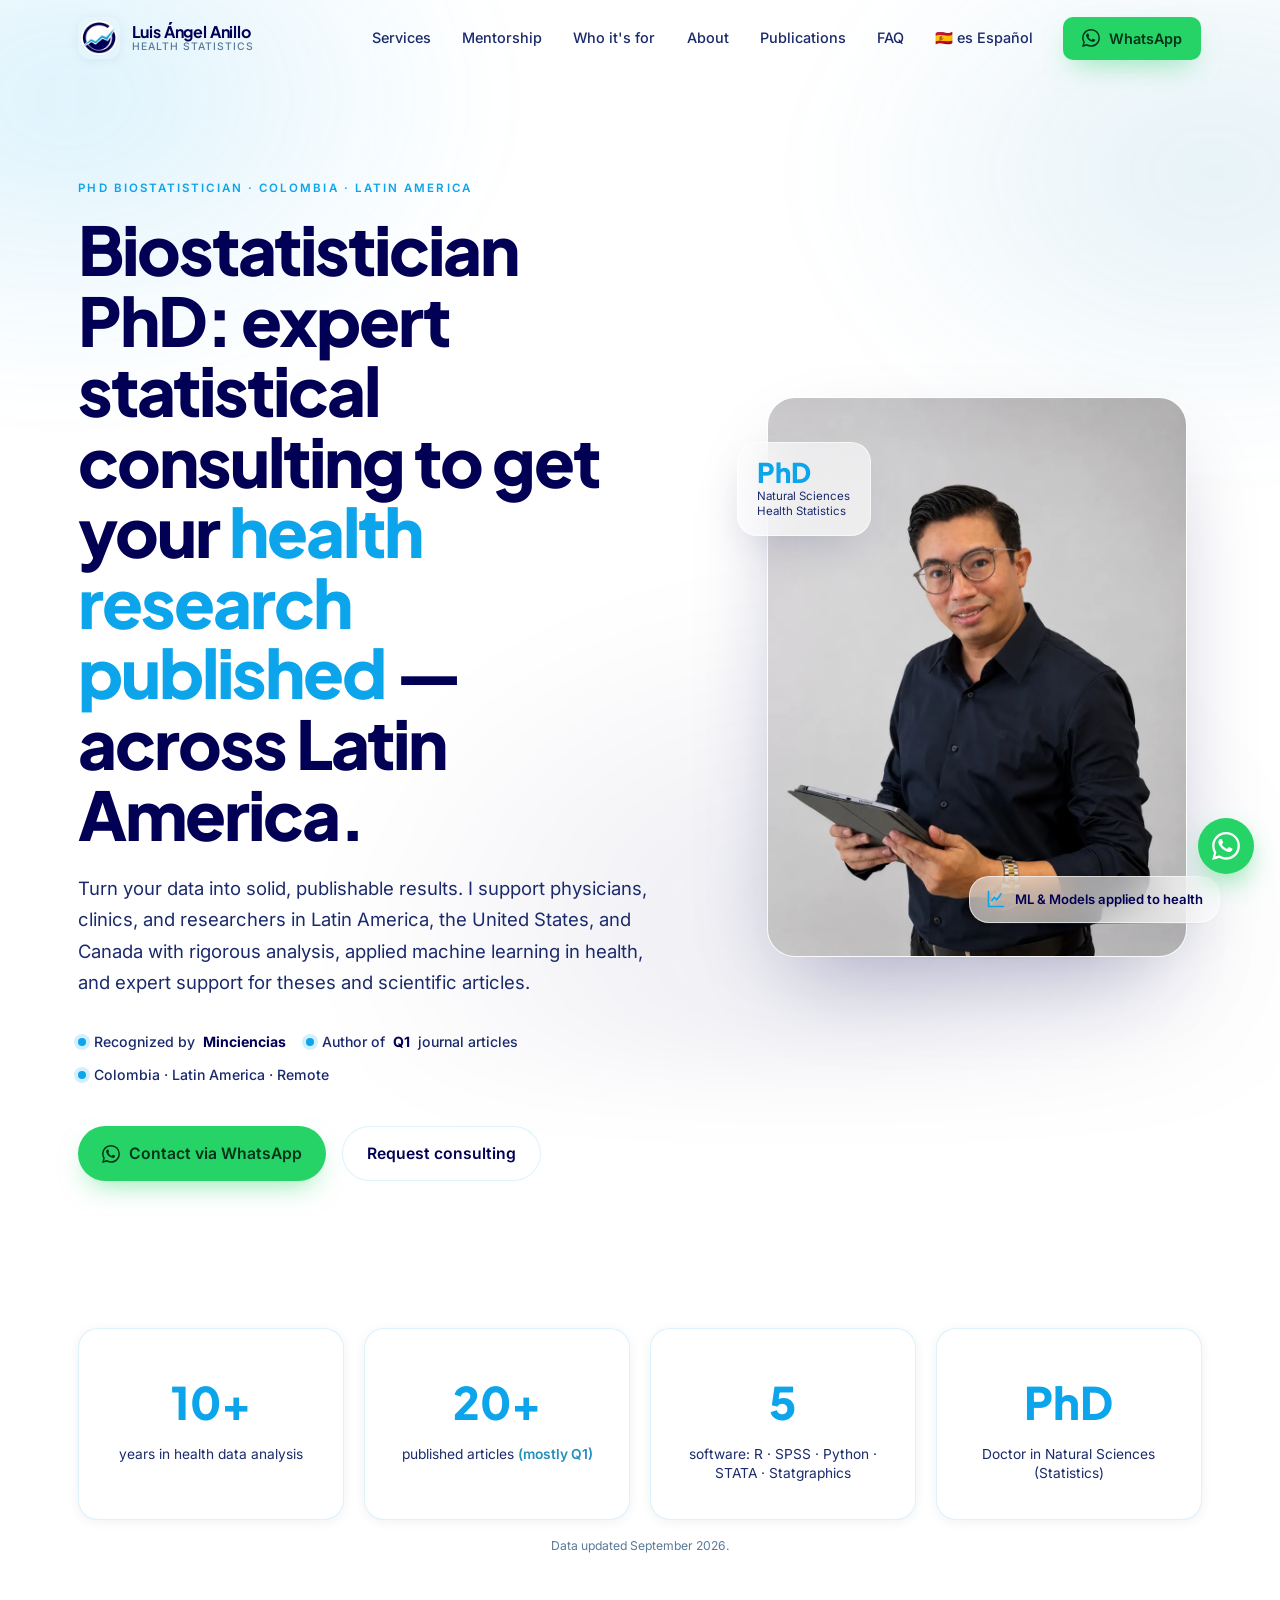
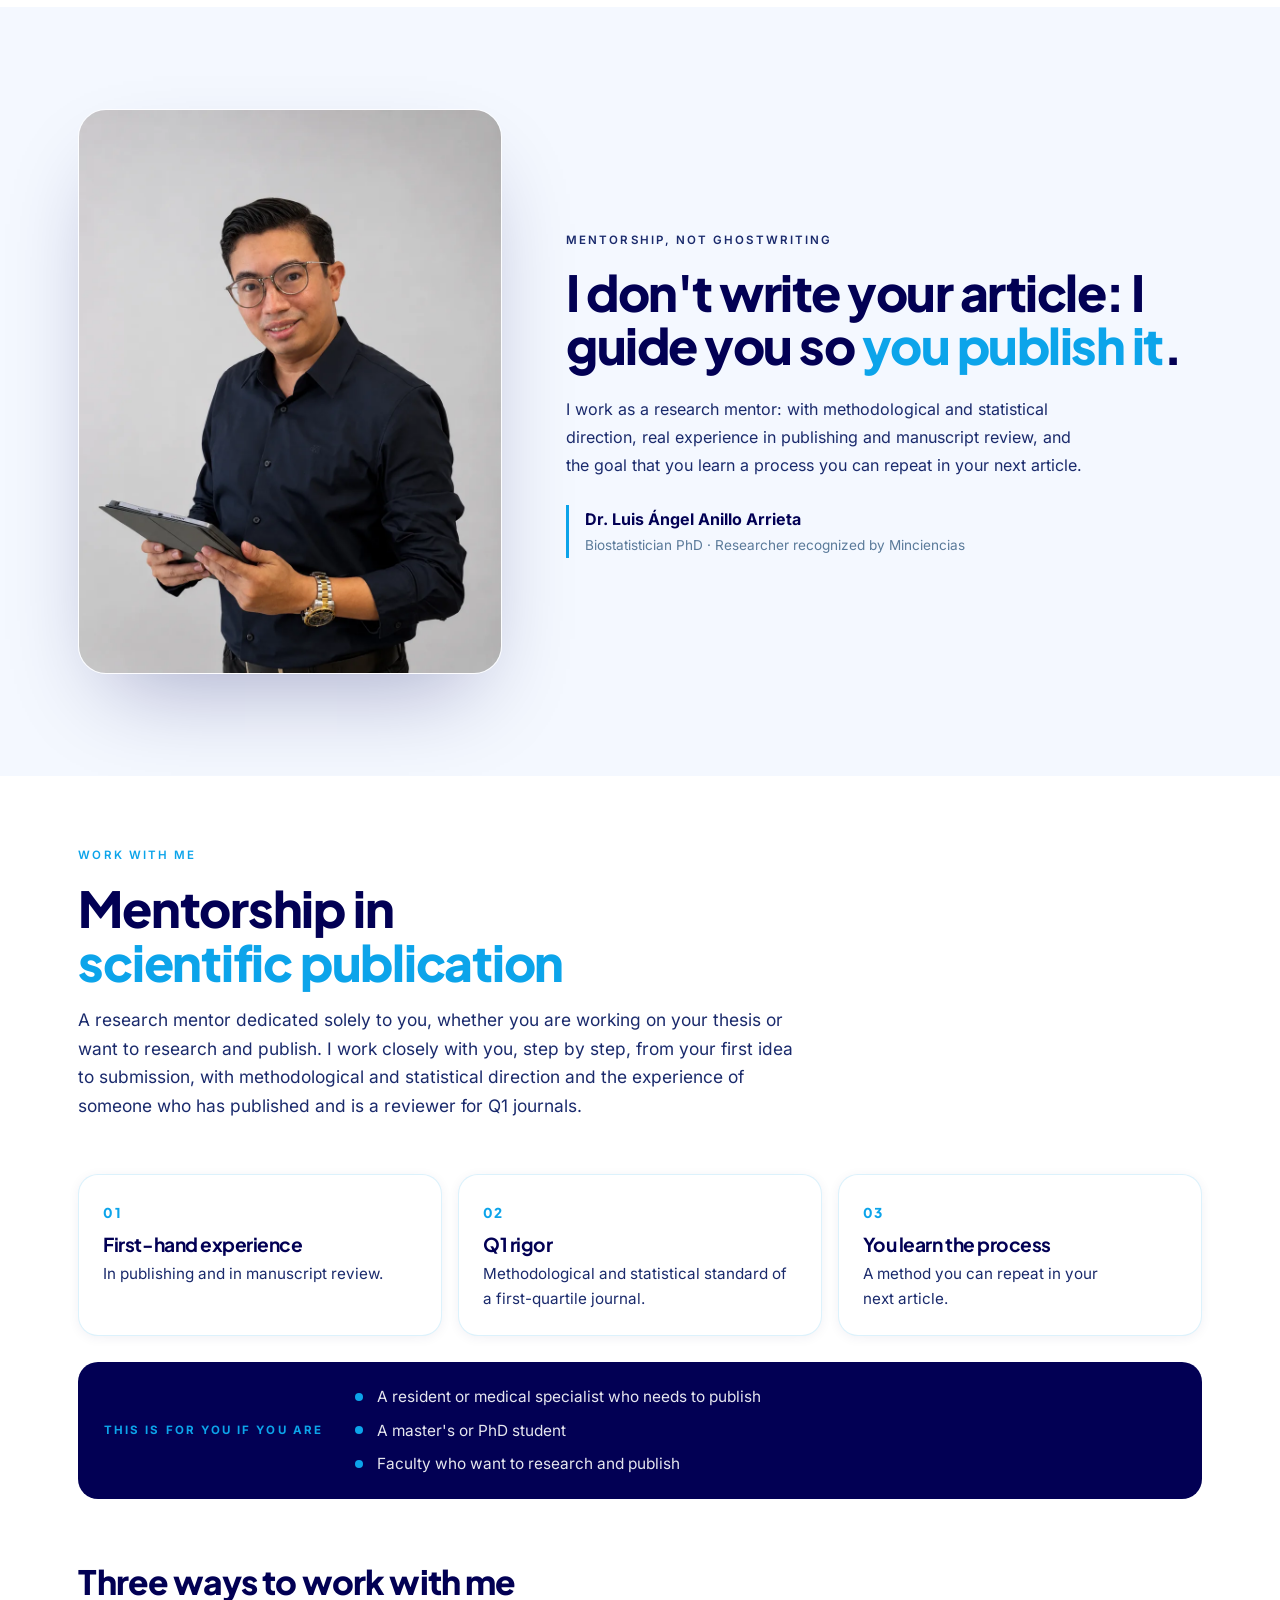
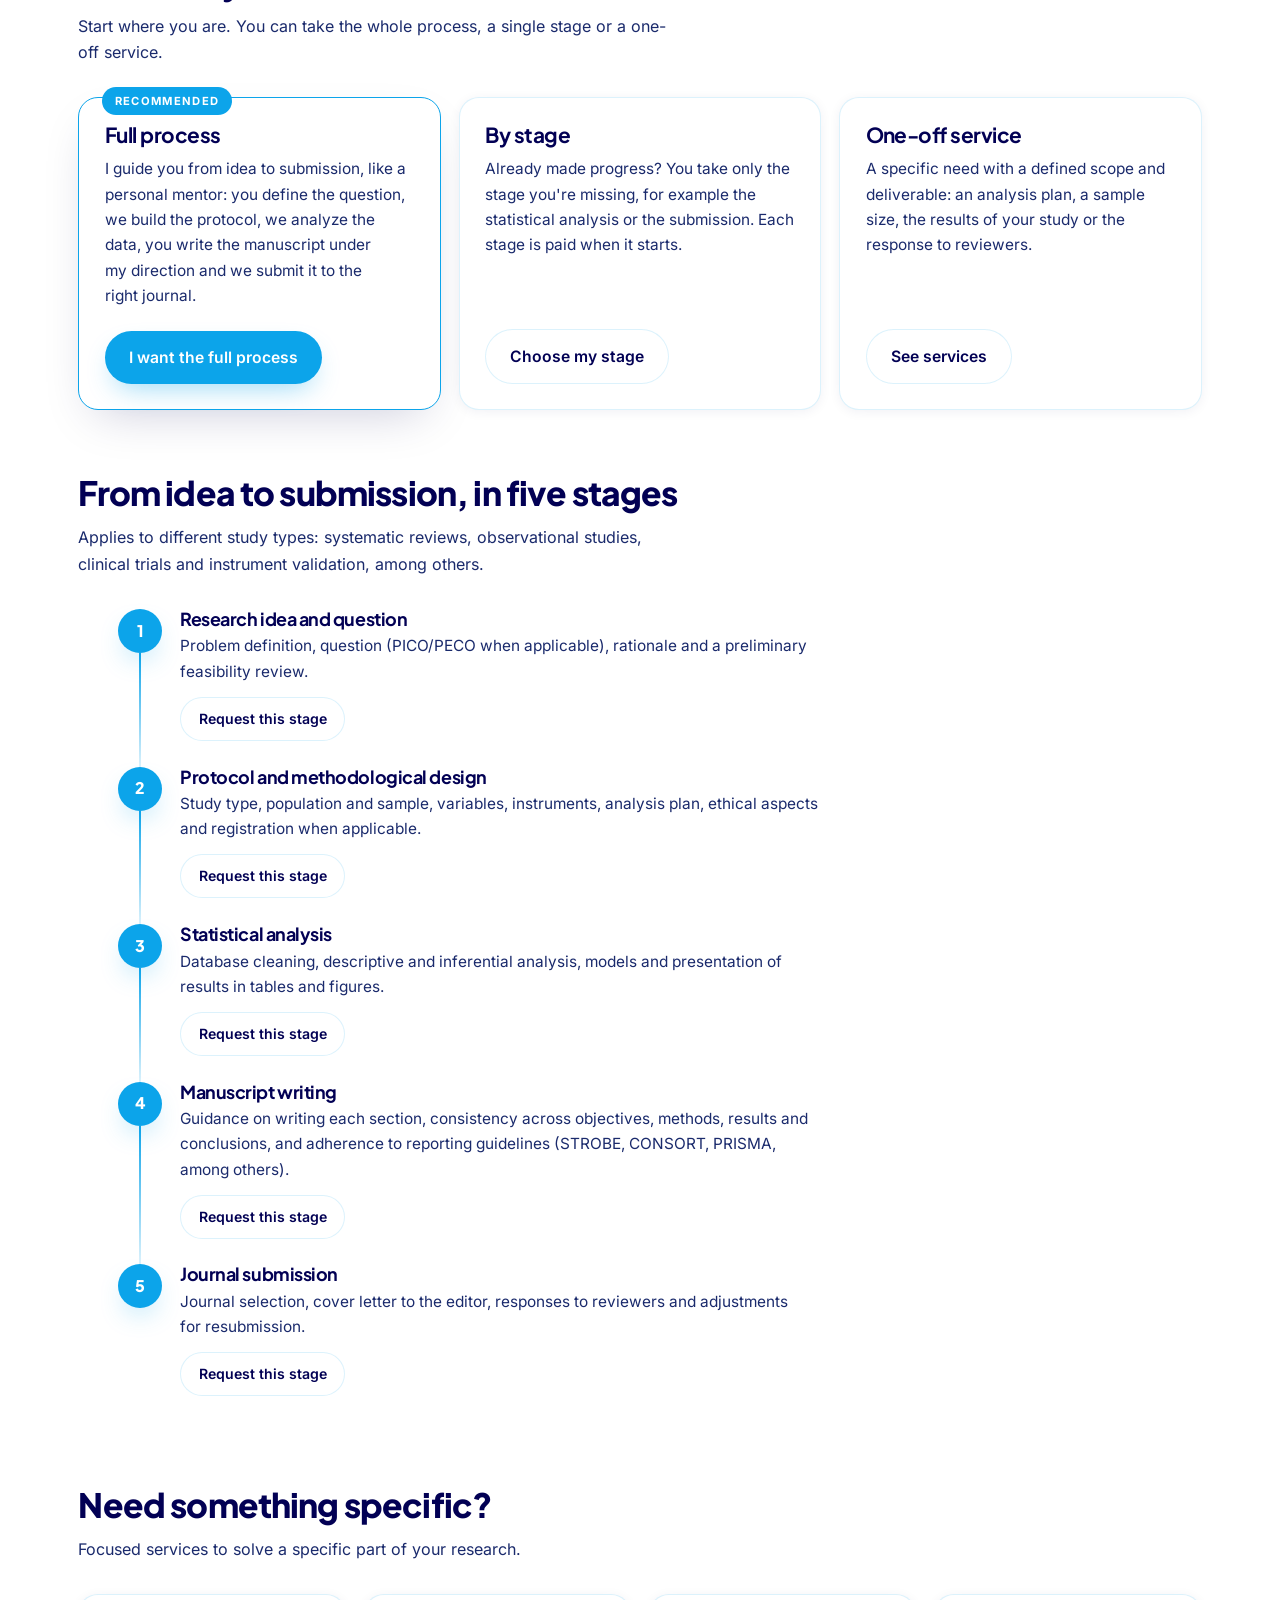
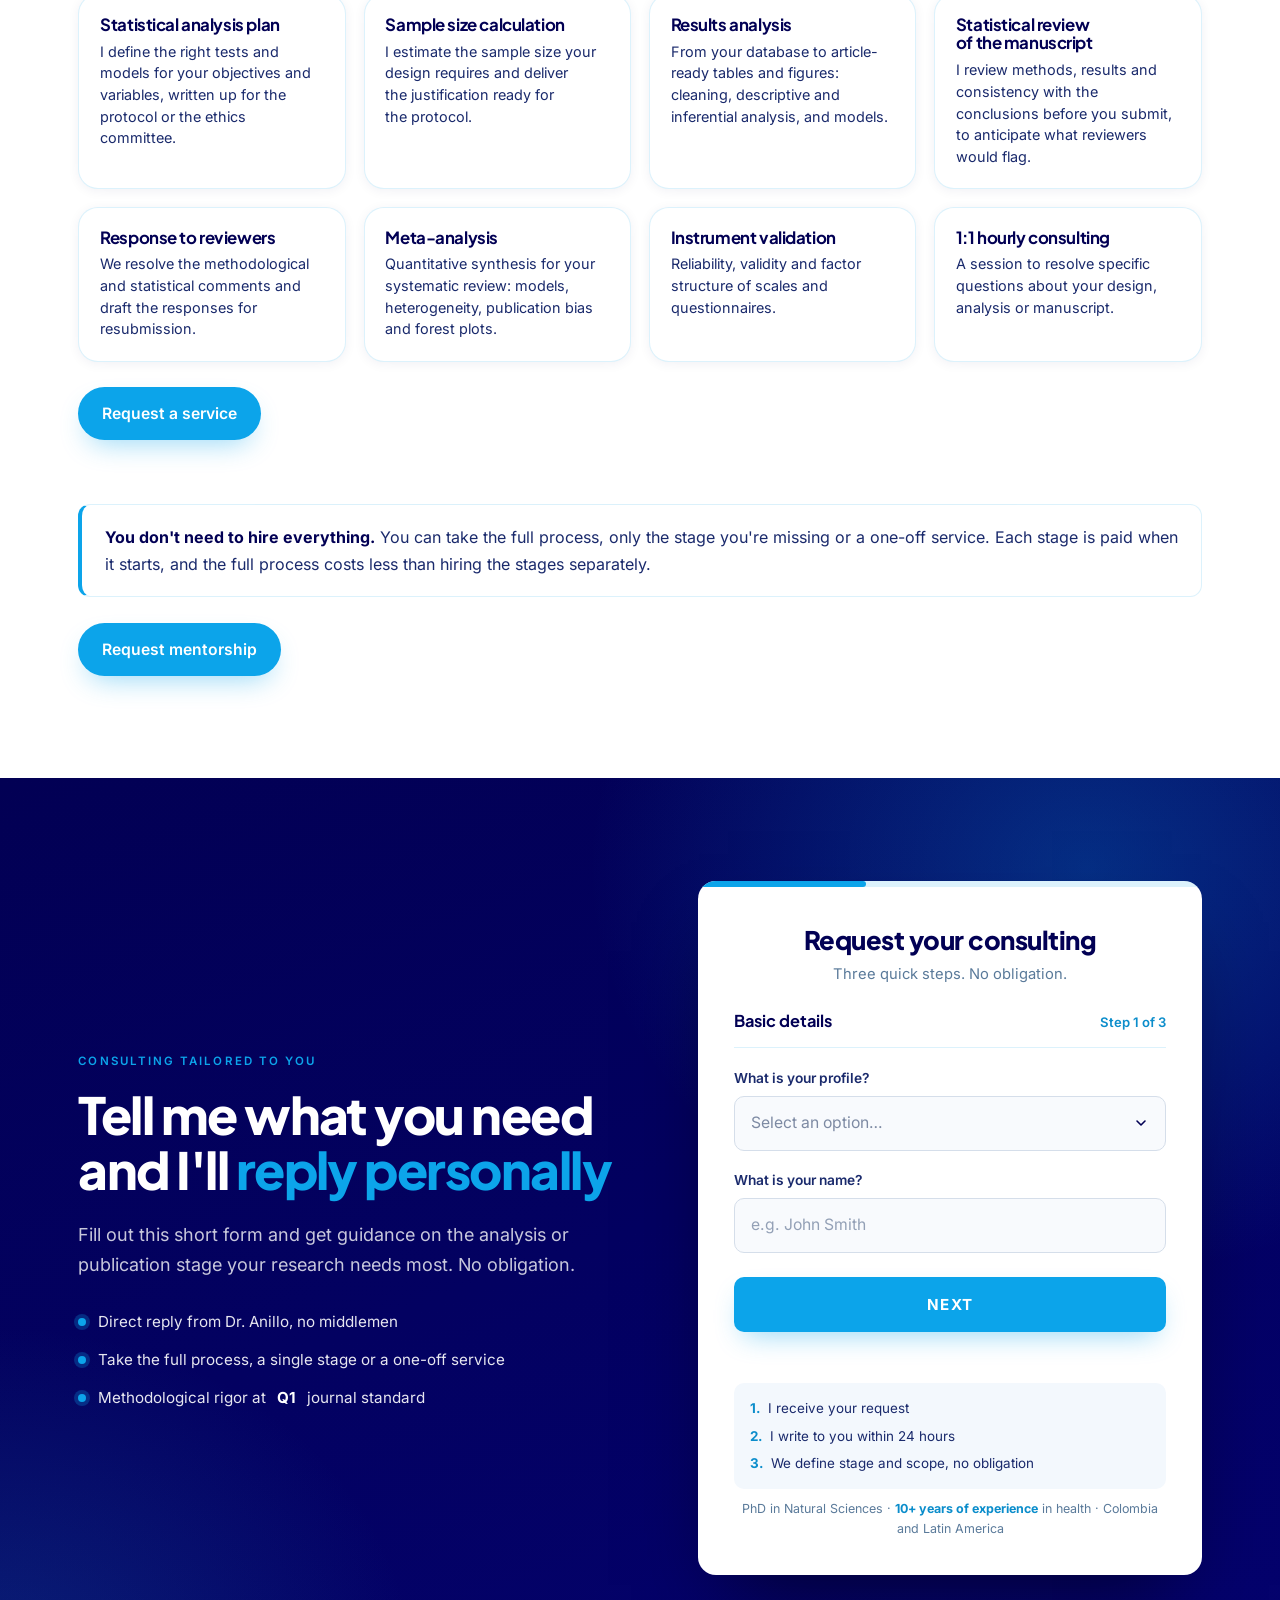
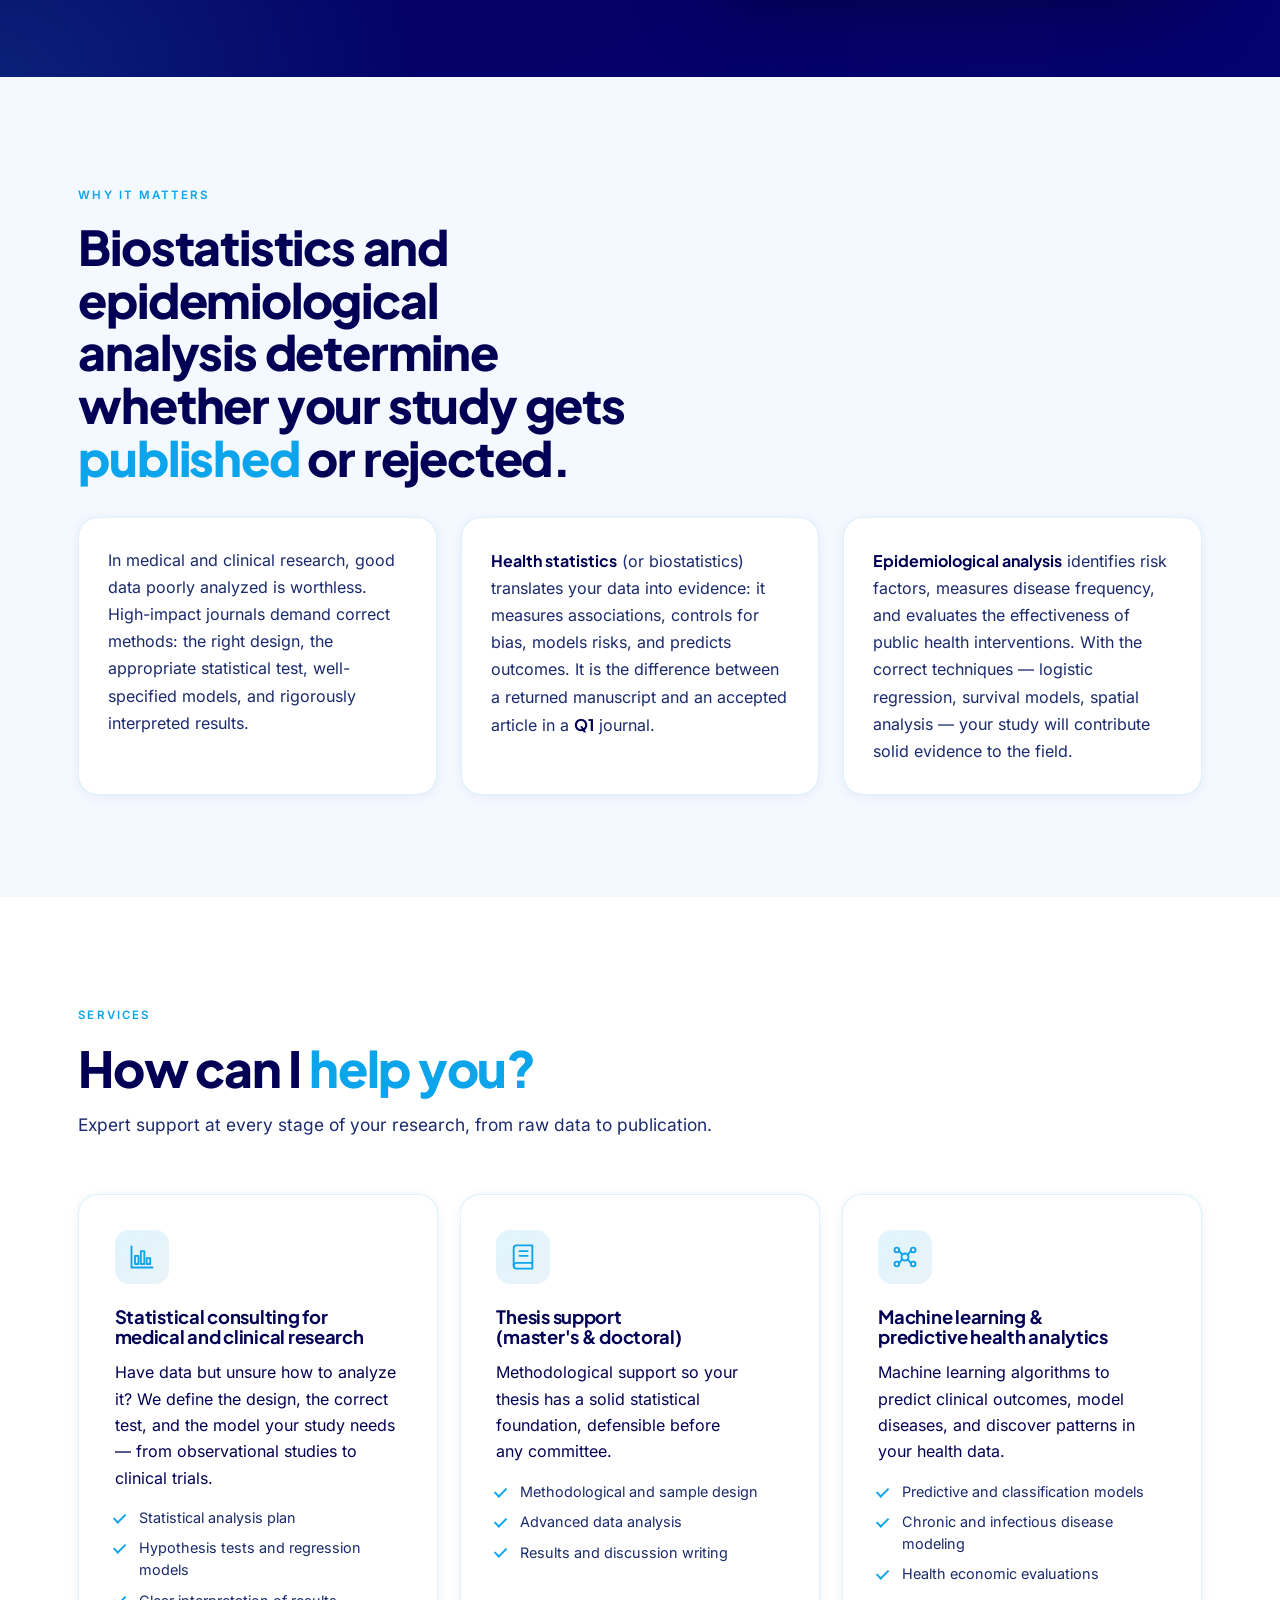
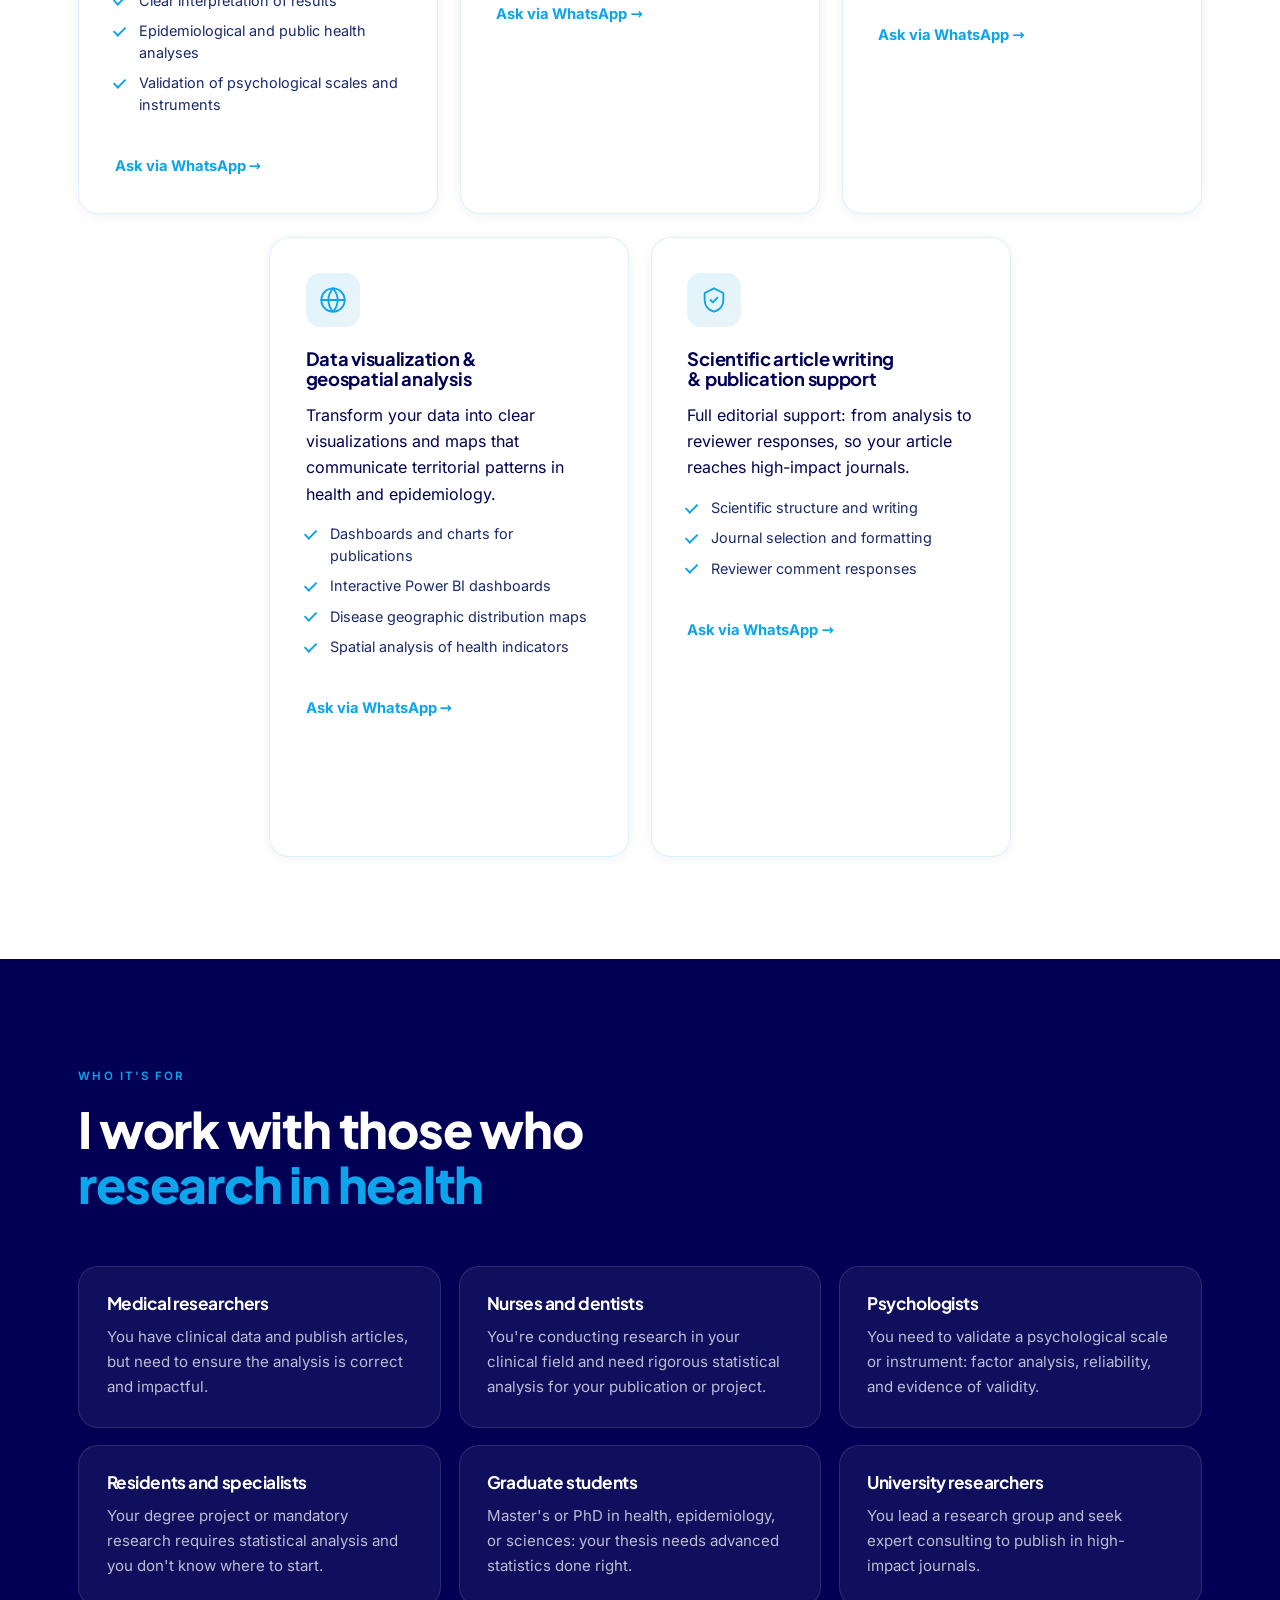
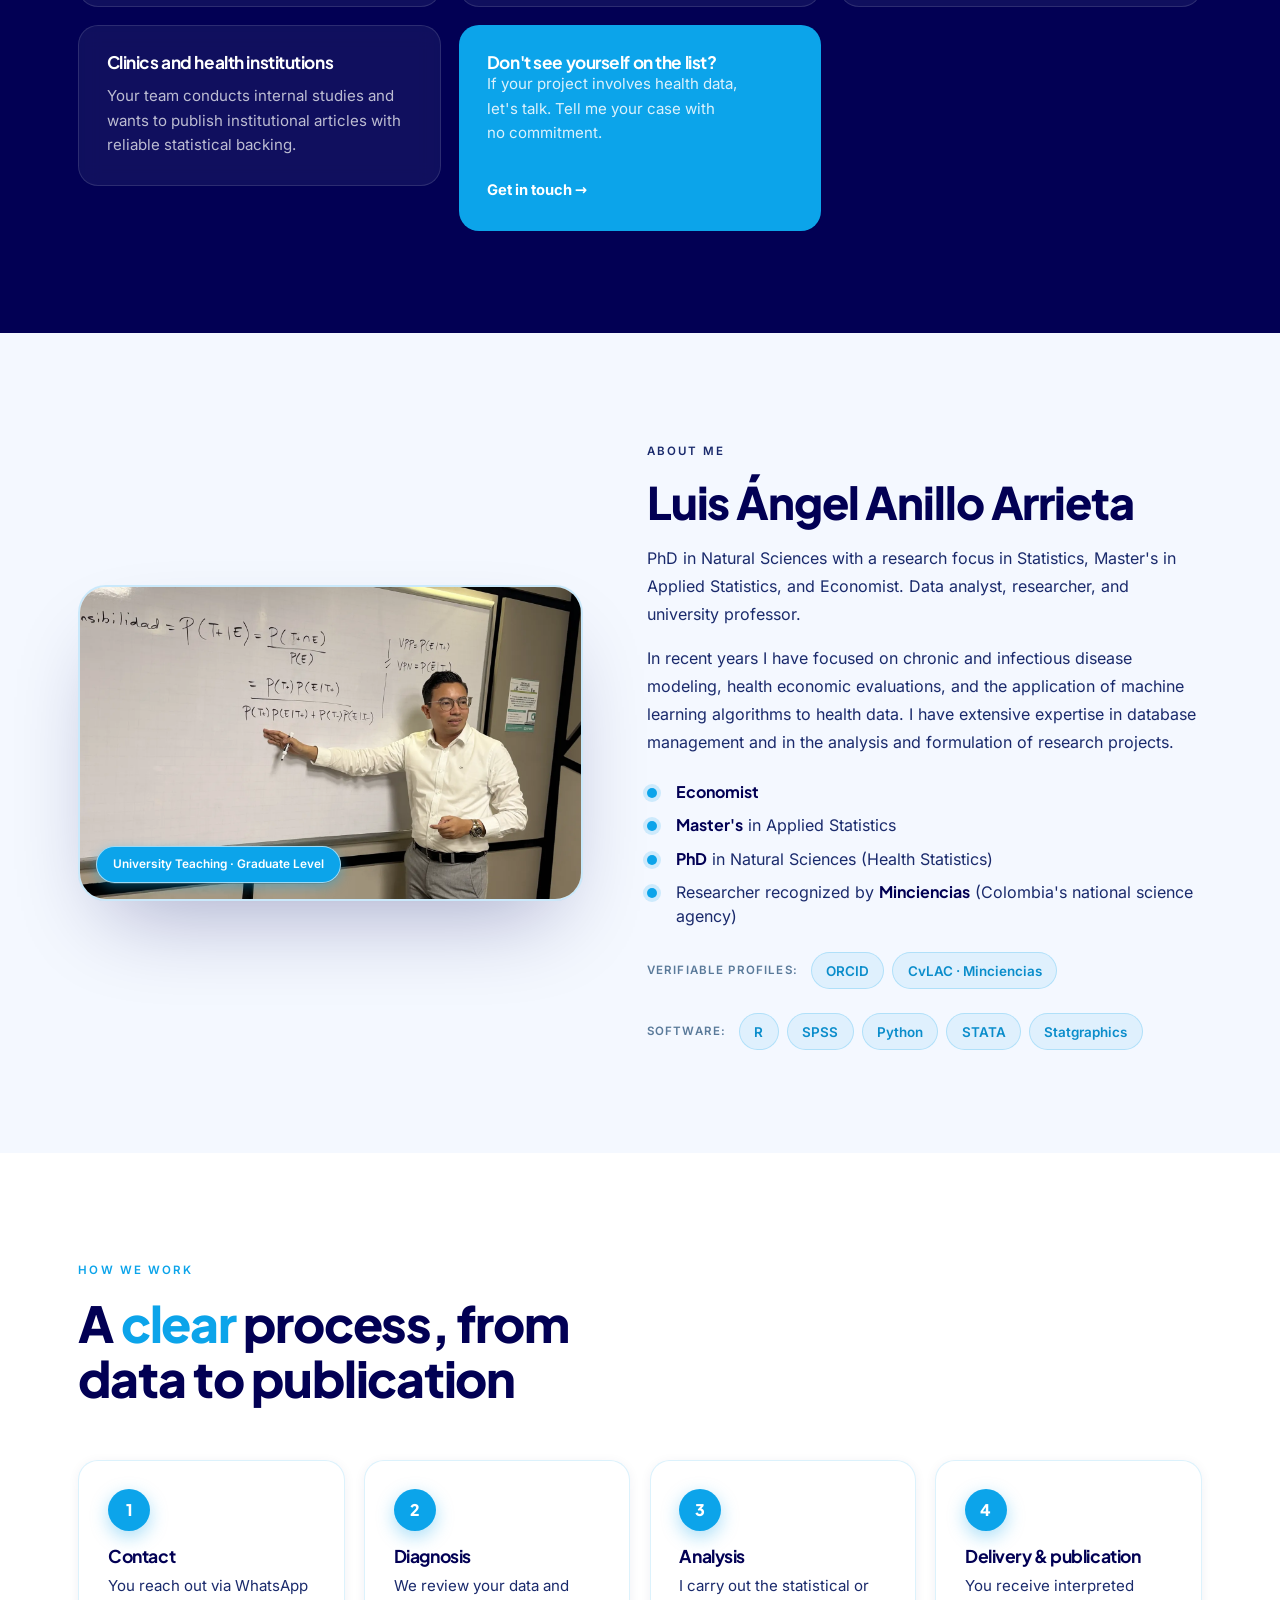
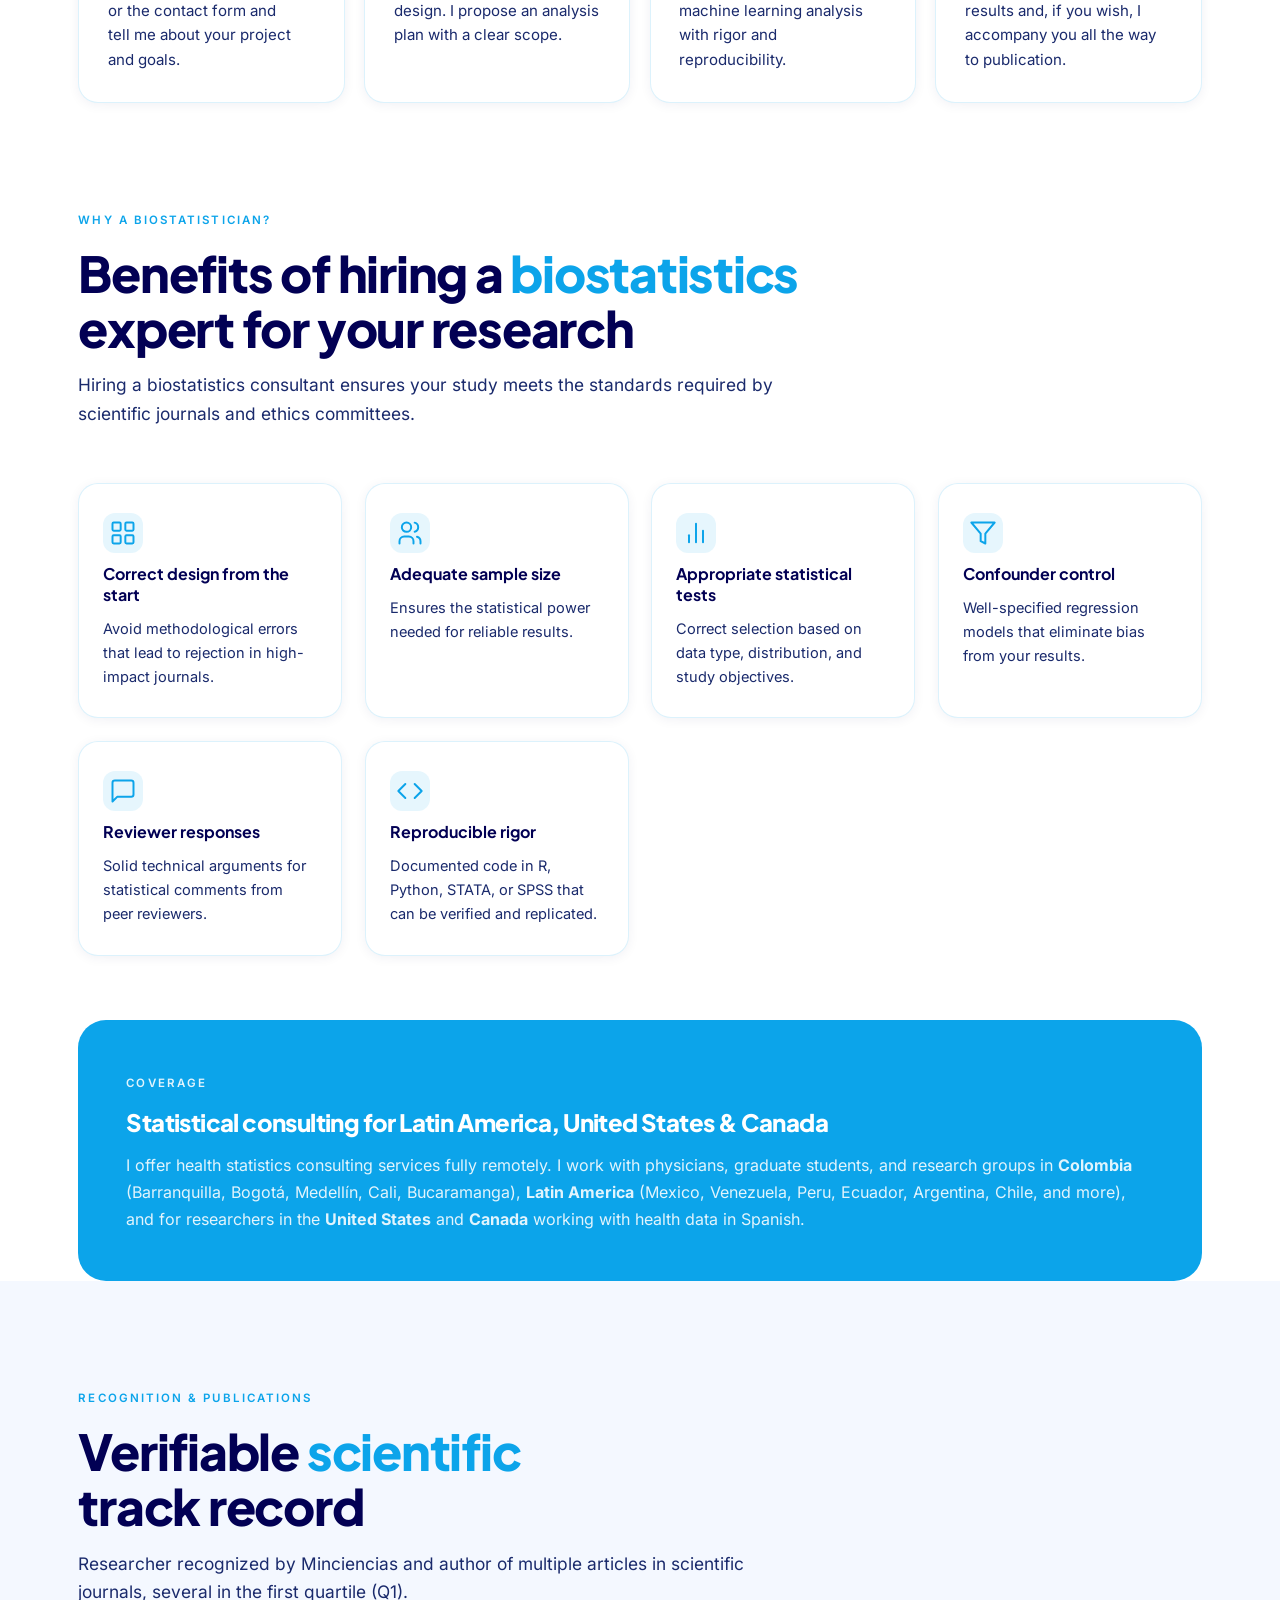
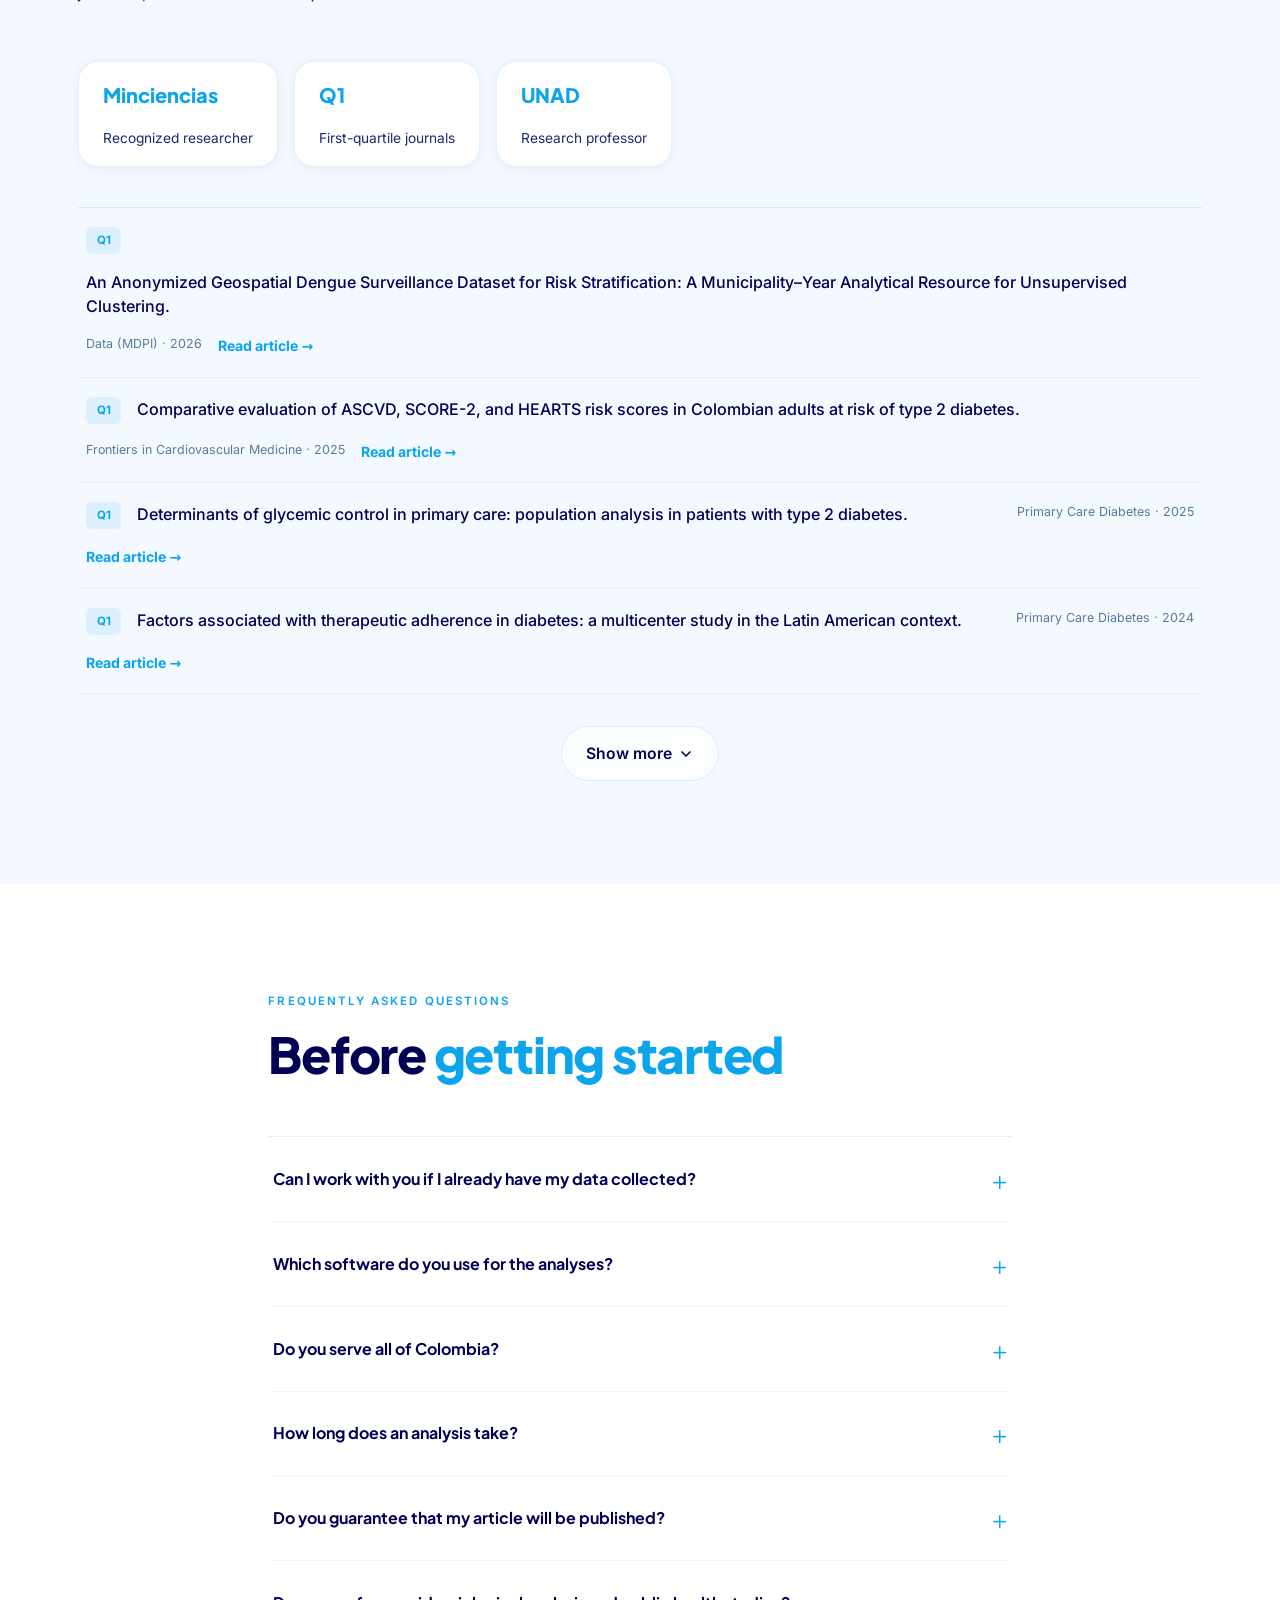
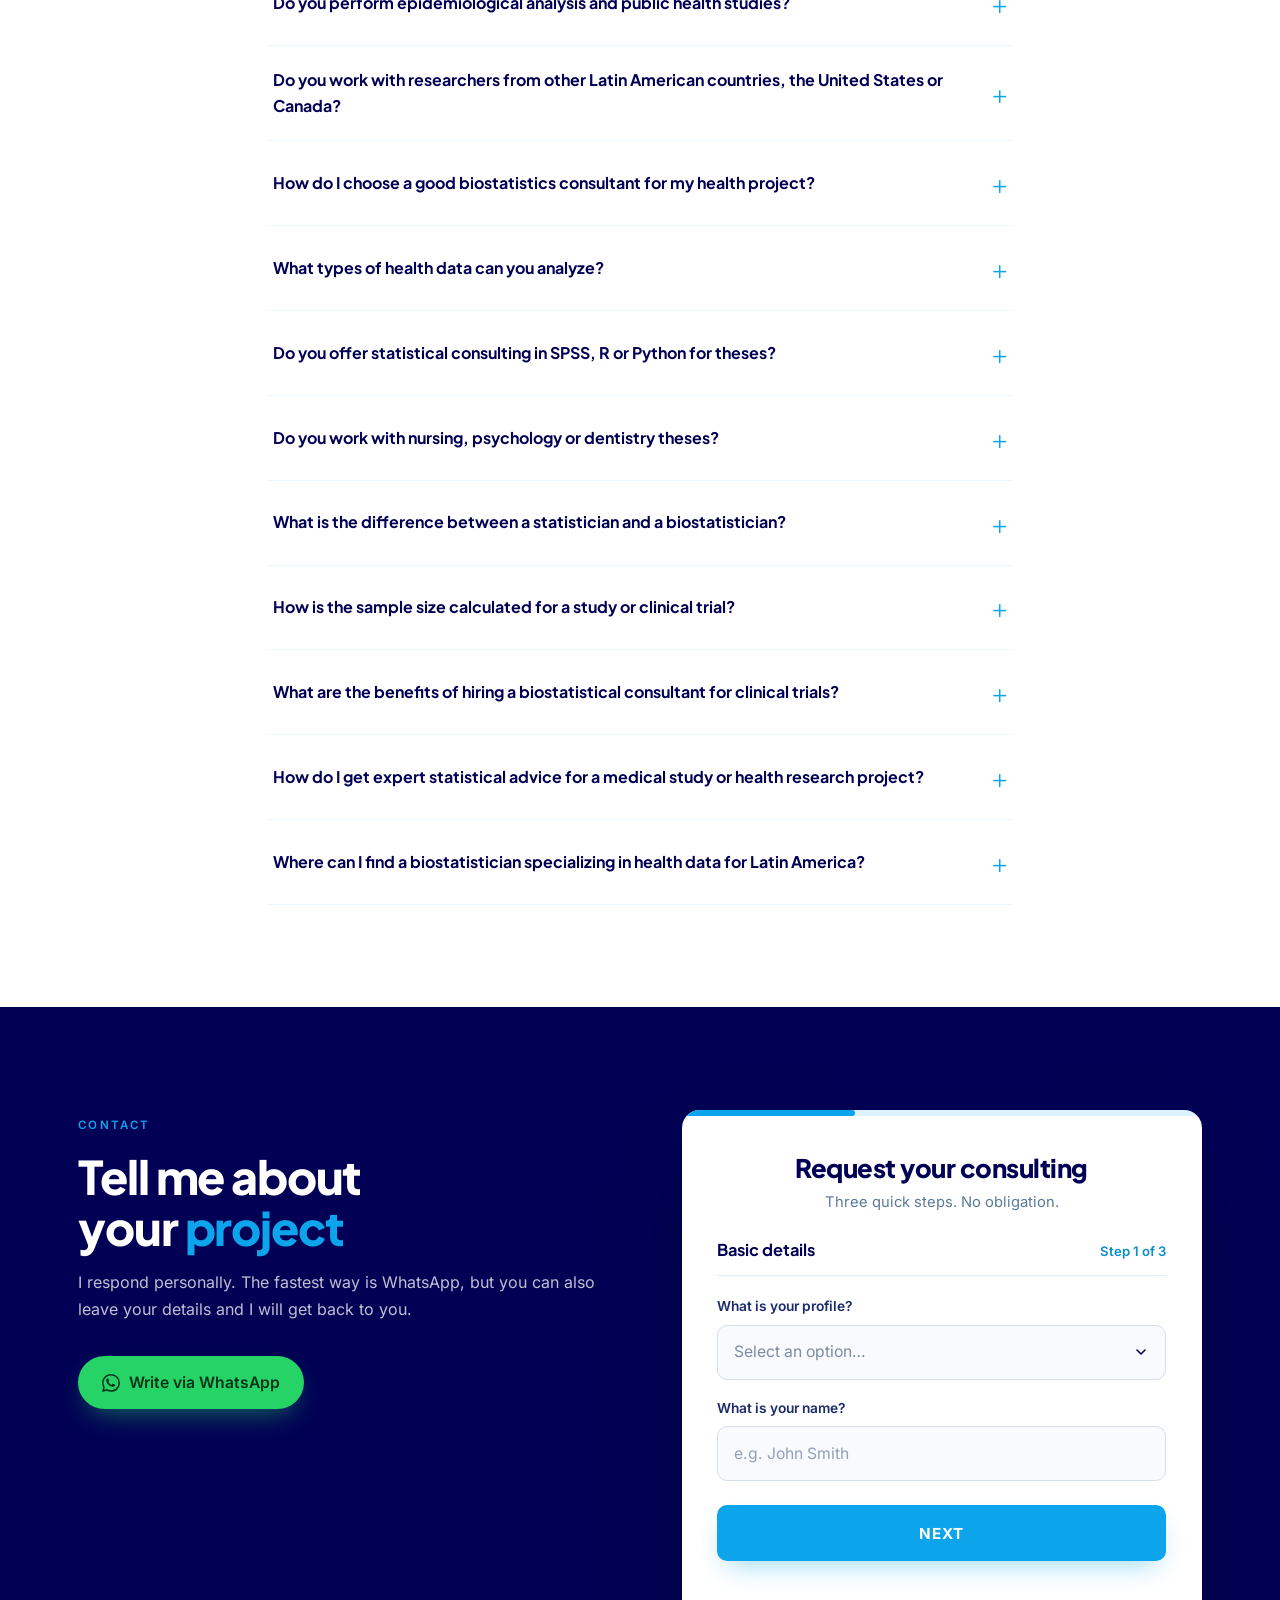
==== commit e6a68520: "copy: reemplazar "director de tesis" por mentor de investigación (ES/EN/llms.txt) Co-Authored-By: Cl" ====
--- a/en/index.html
+++ b/en/index.html
@@ -995,7 +995,7 @@
             I don't write your article: I guide you so <em>you publish it</em>.
           </blockquote>
           <p class="reveal">
-            I work the way a thesis advisor would: with methodological and statistical direction, real
+            I work as a research mentor: with methodological and statistical direction, real
             experience in publishing and manuscript review, and the goal that you learn a process you
             can repeat in your next article.
           </p>
@@ -1011,7 +1011,7 @@
           <p class="kicker">Work with me</p>
           <h2 id="mentoria-title">Mentorship in <em>scientific publication</em></h2>
           <p class="section-lead">
-            A thesis advisor dedicated solely to you. I work closely with you, step by step, from your first idea
+            A research mentor dedicated solely to you, whether you are working on your thesis or want to research and publish. I work closely with you, step by step, from your first idea
             to submission, with methodological and statistical direction and the experience of someone who has
             published and is a reviewer for Q1 journals.
           </p>
@@ -1051,7 +1051,7 @@
             <article class="choose-card is-rec reveal">
               <span class="choose-badge">Recommended</span>
               <h4>Full process</h4>
-              <p>I guide you from idea to submission, like a thesis advisor: you define the question, we build the protocol, we analyze the data, you write the manuscript under my direction and we submit it to the right journal.</p>
+              <p>I guide you from idea to submission, like a personal mentor: you define the question, we build the protocol, we analyze the data, you write the manuscript under my direction and we submit it to the right journal.</p>
               <a class="btn btn-primary" href="#request" data-pick-need="full">I want the full process</a>
             </article>
             <article class="choose-card reveal">
